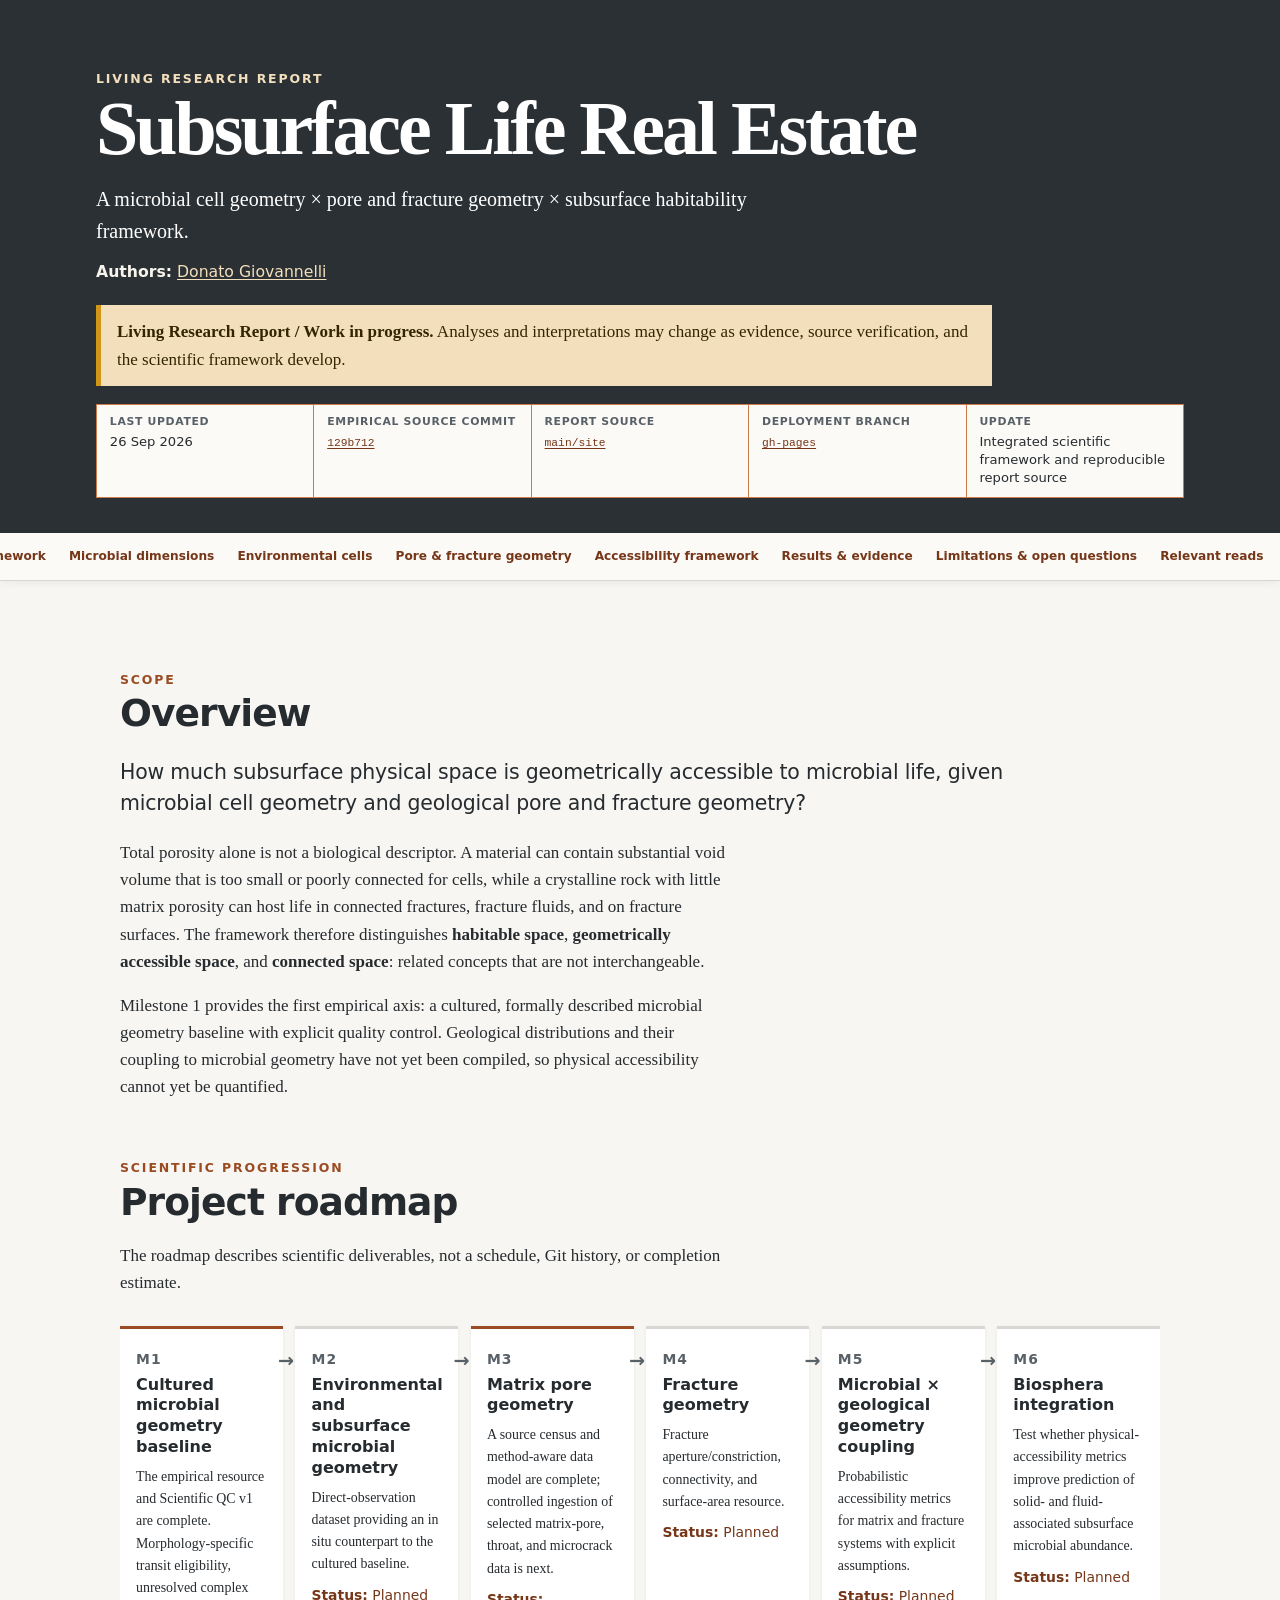
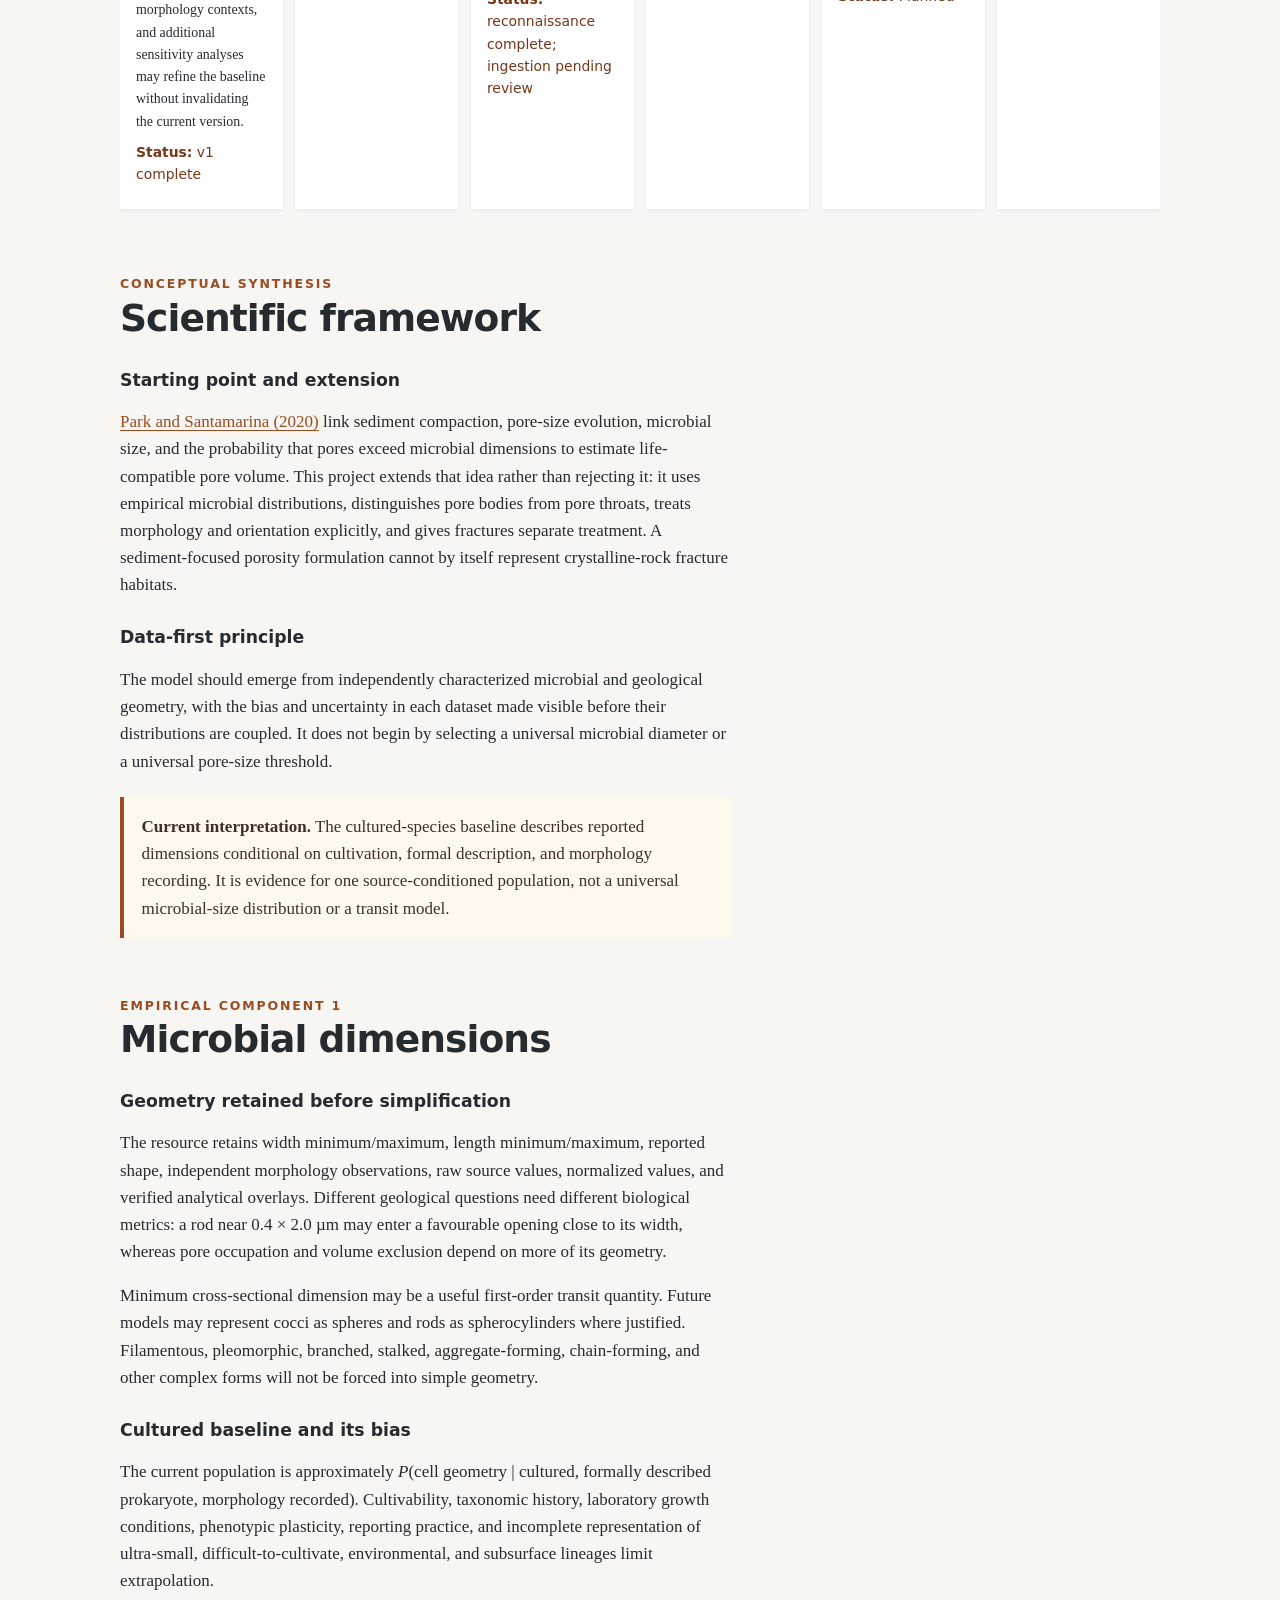
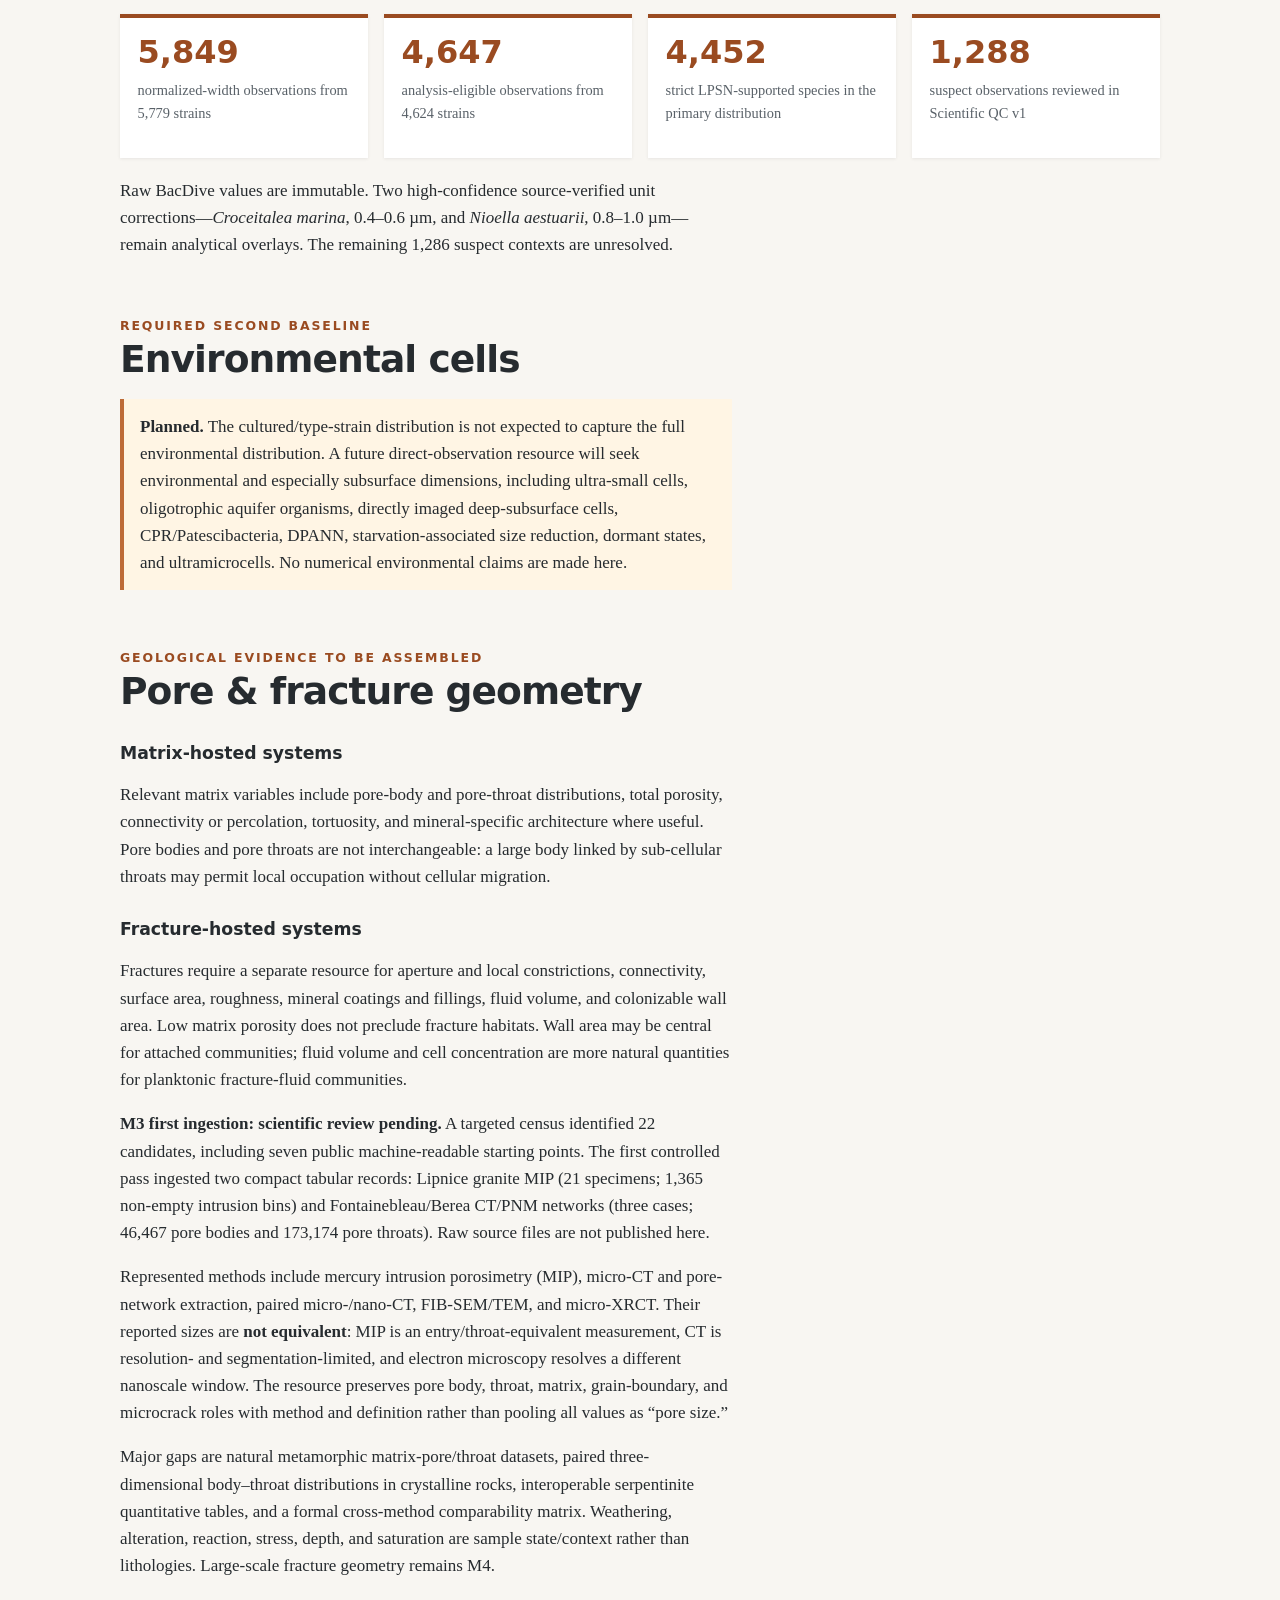
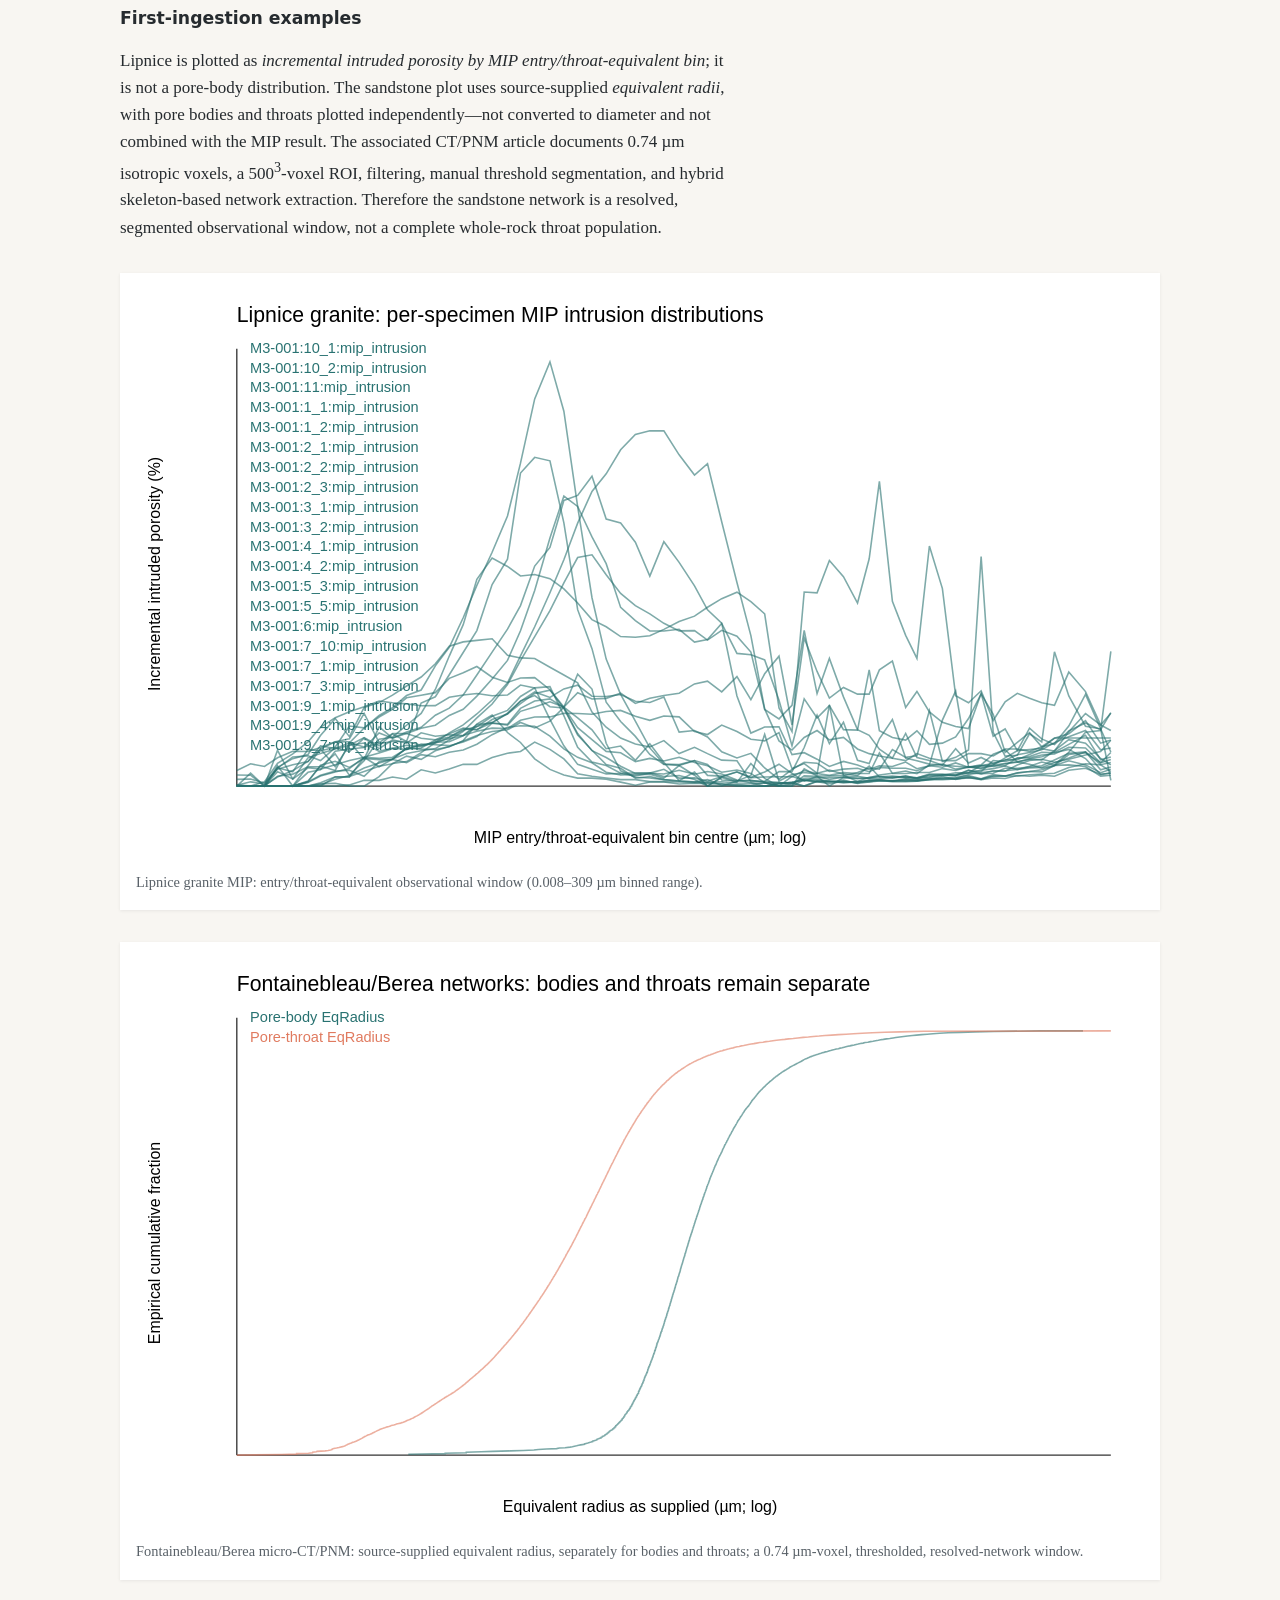
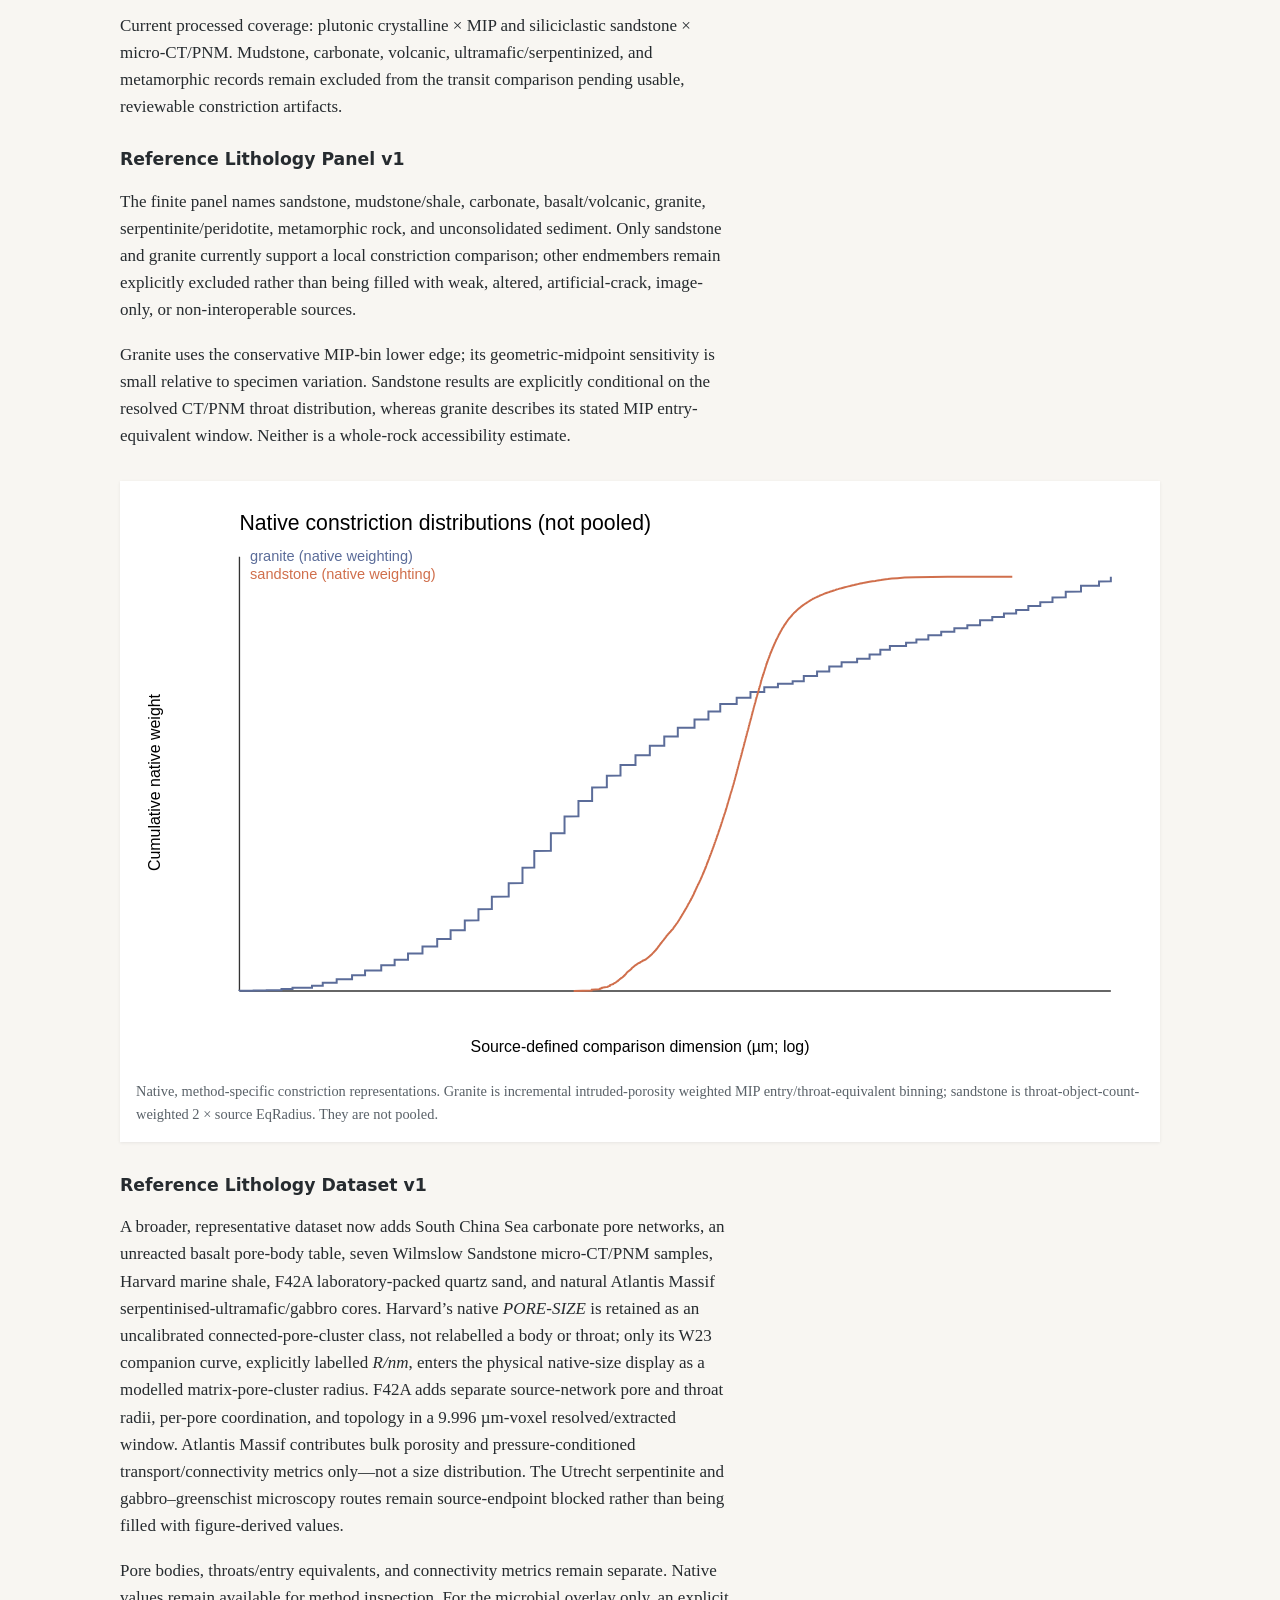
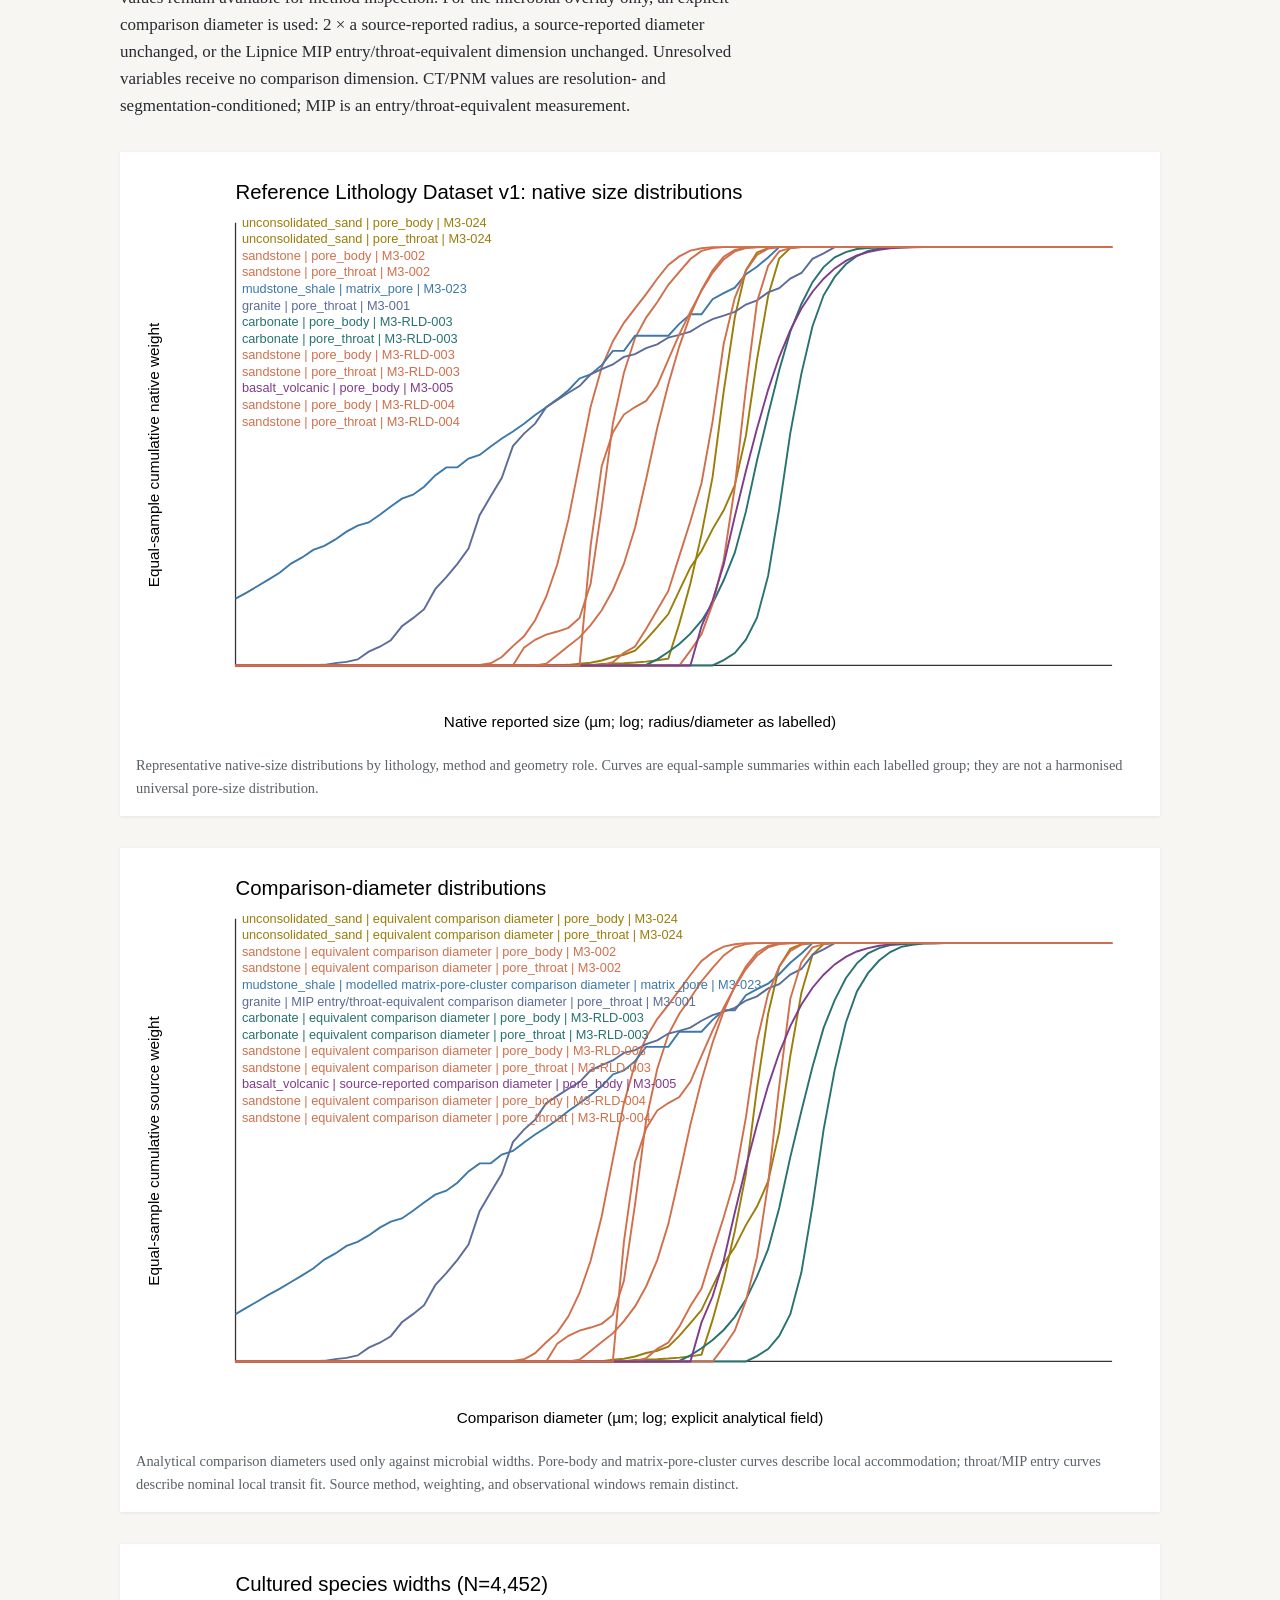
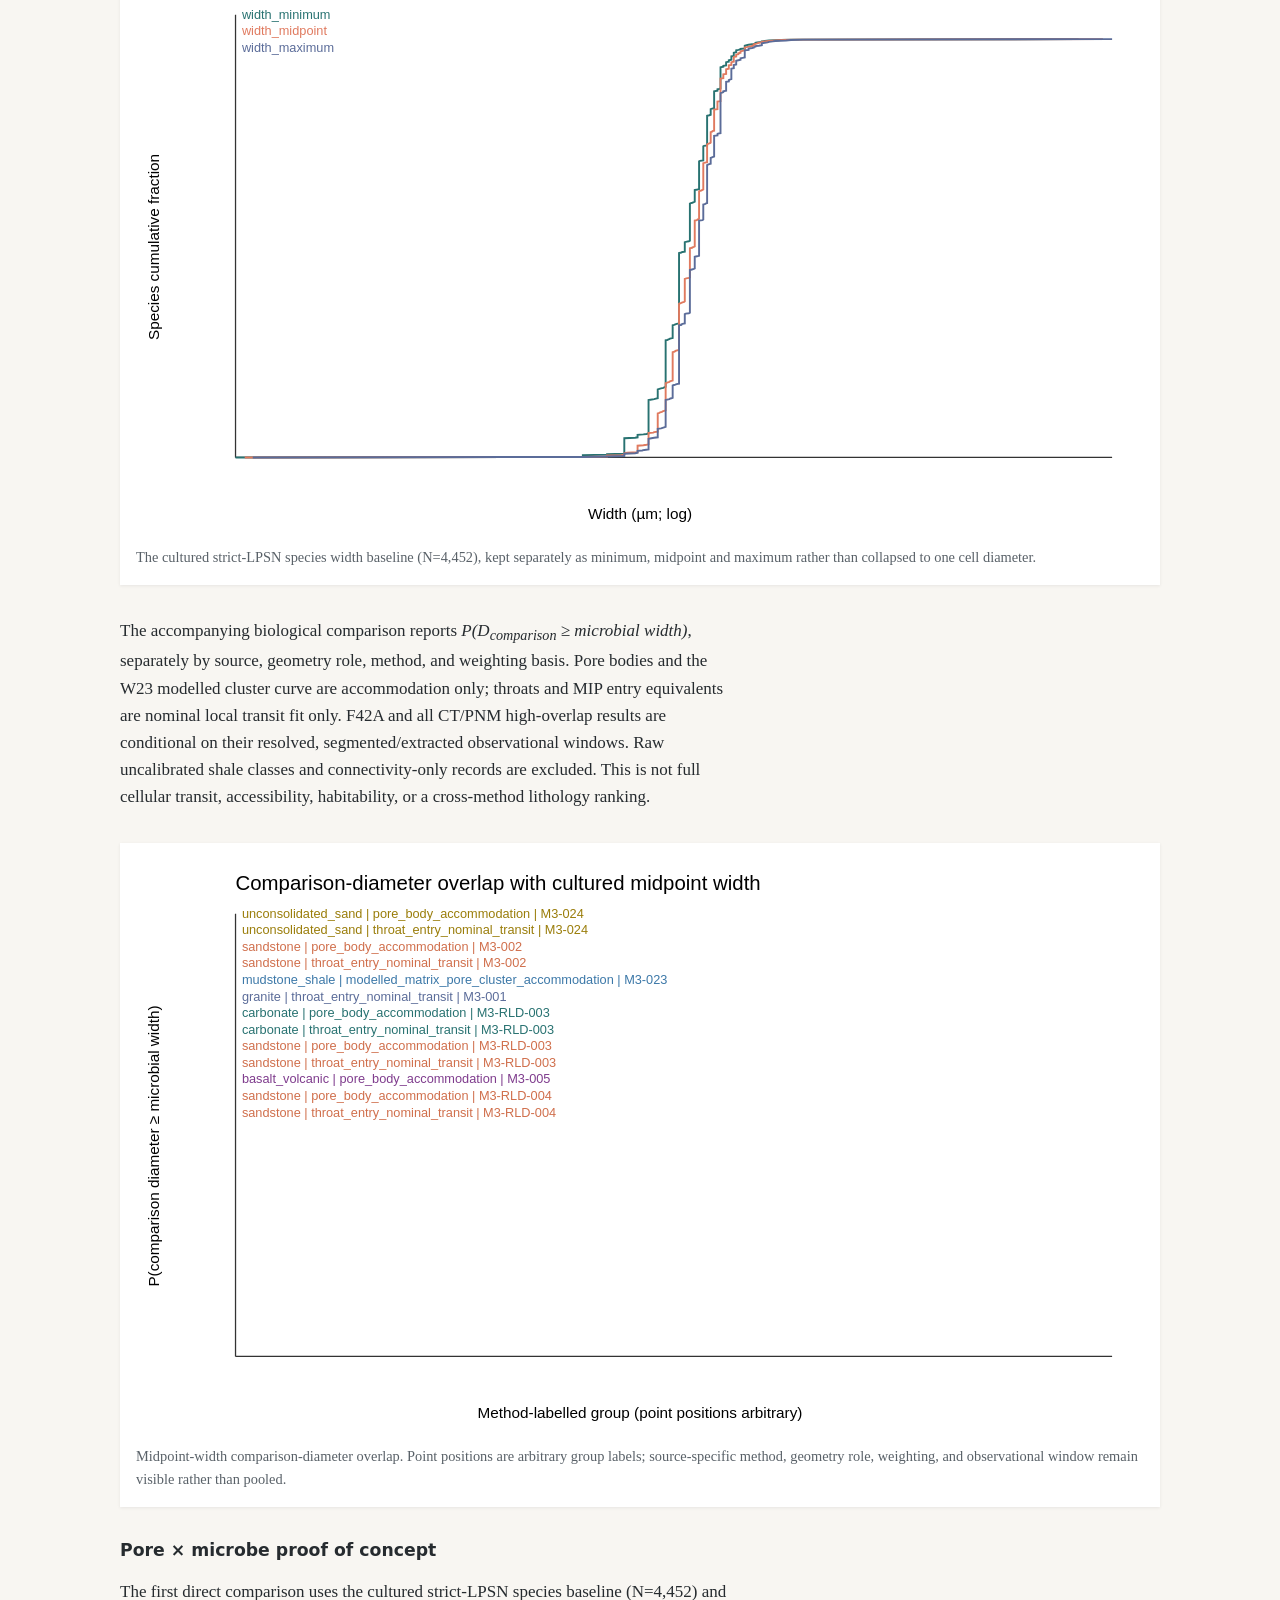
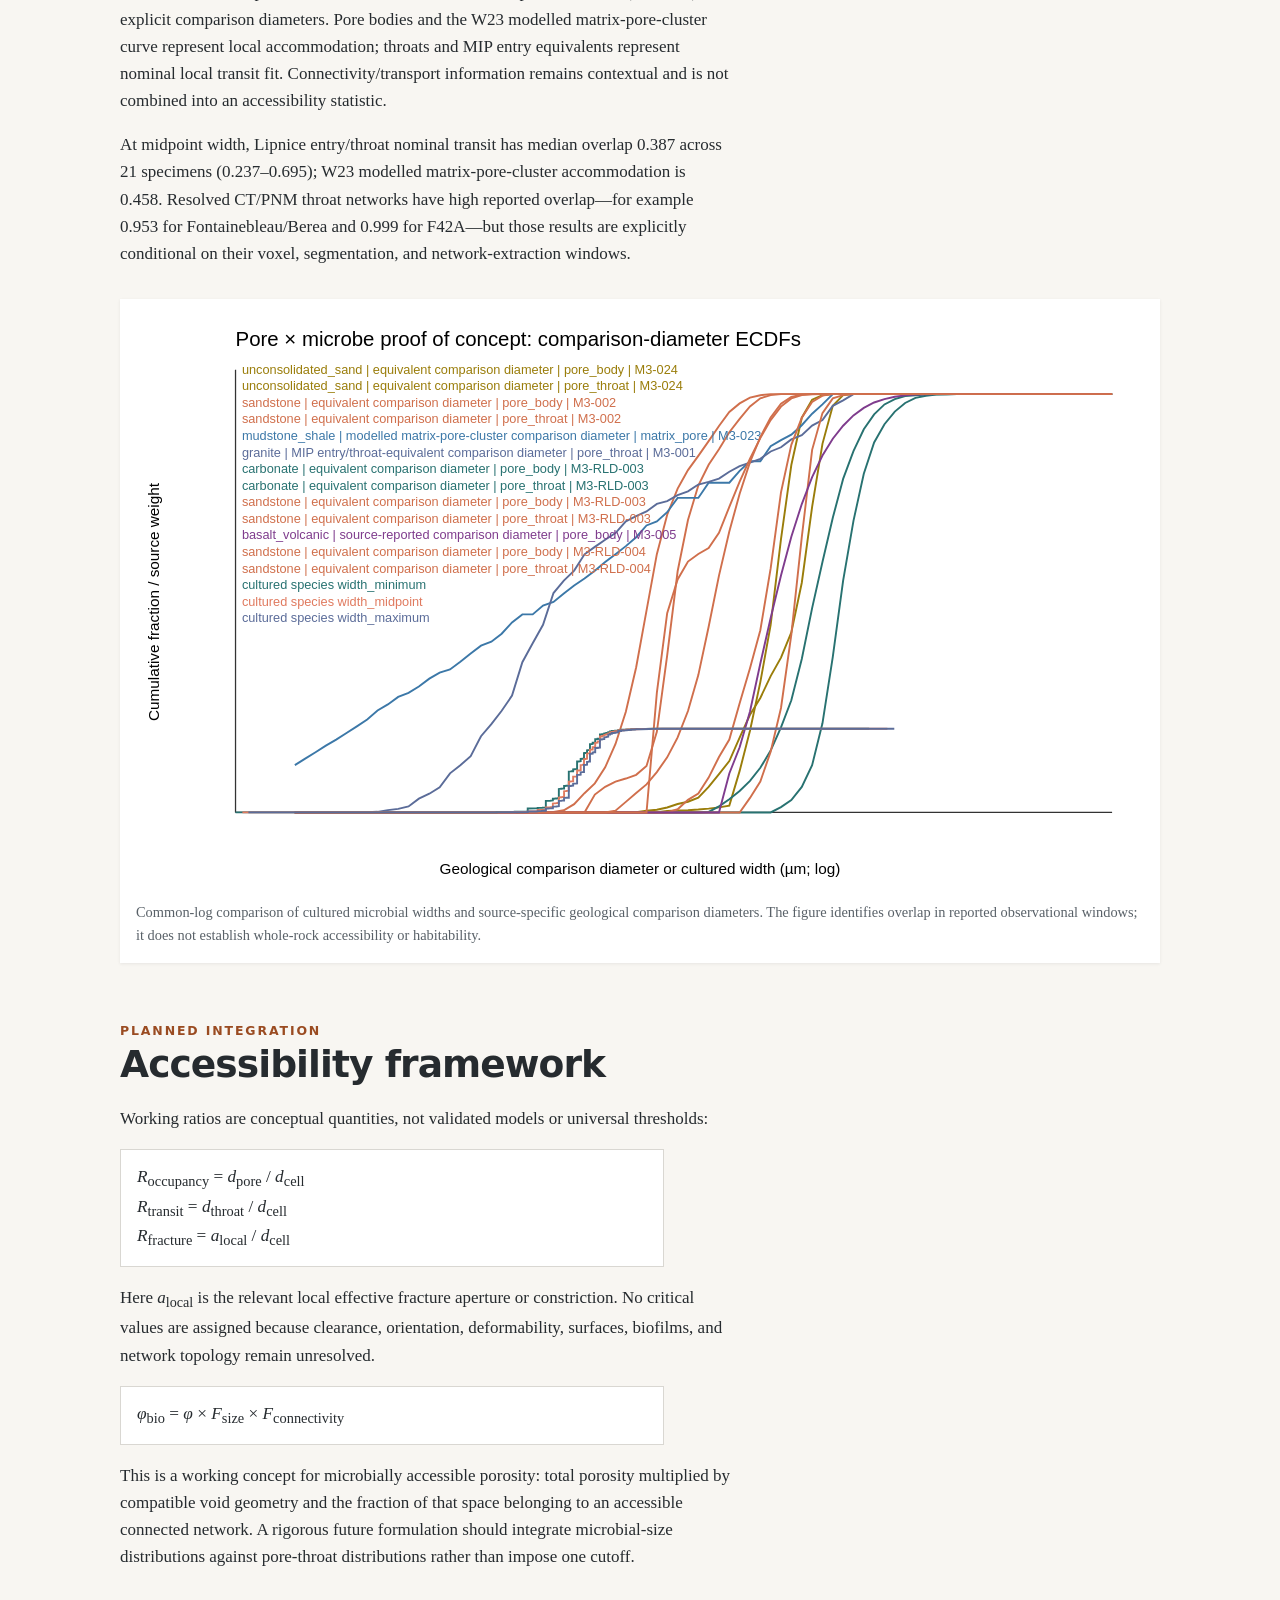
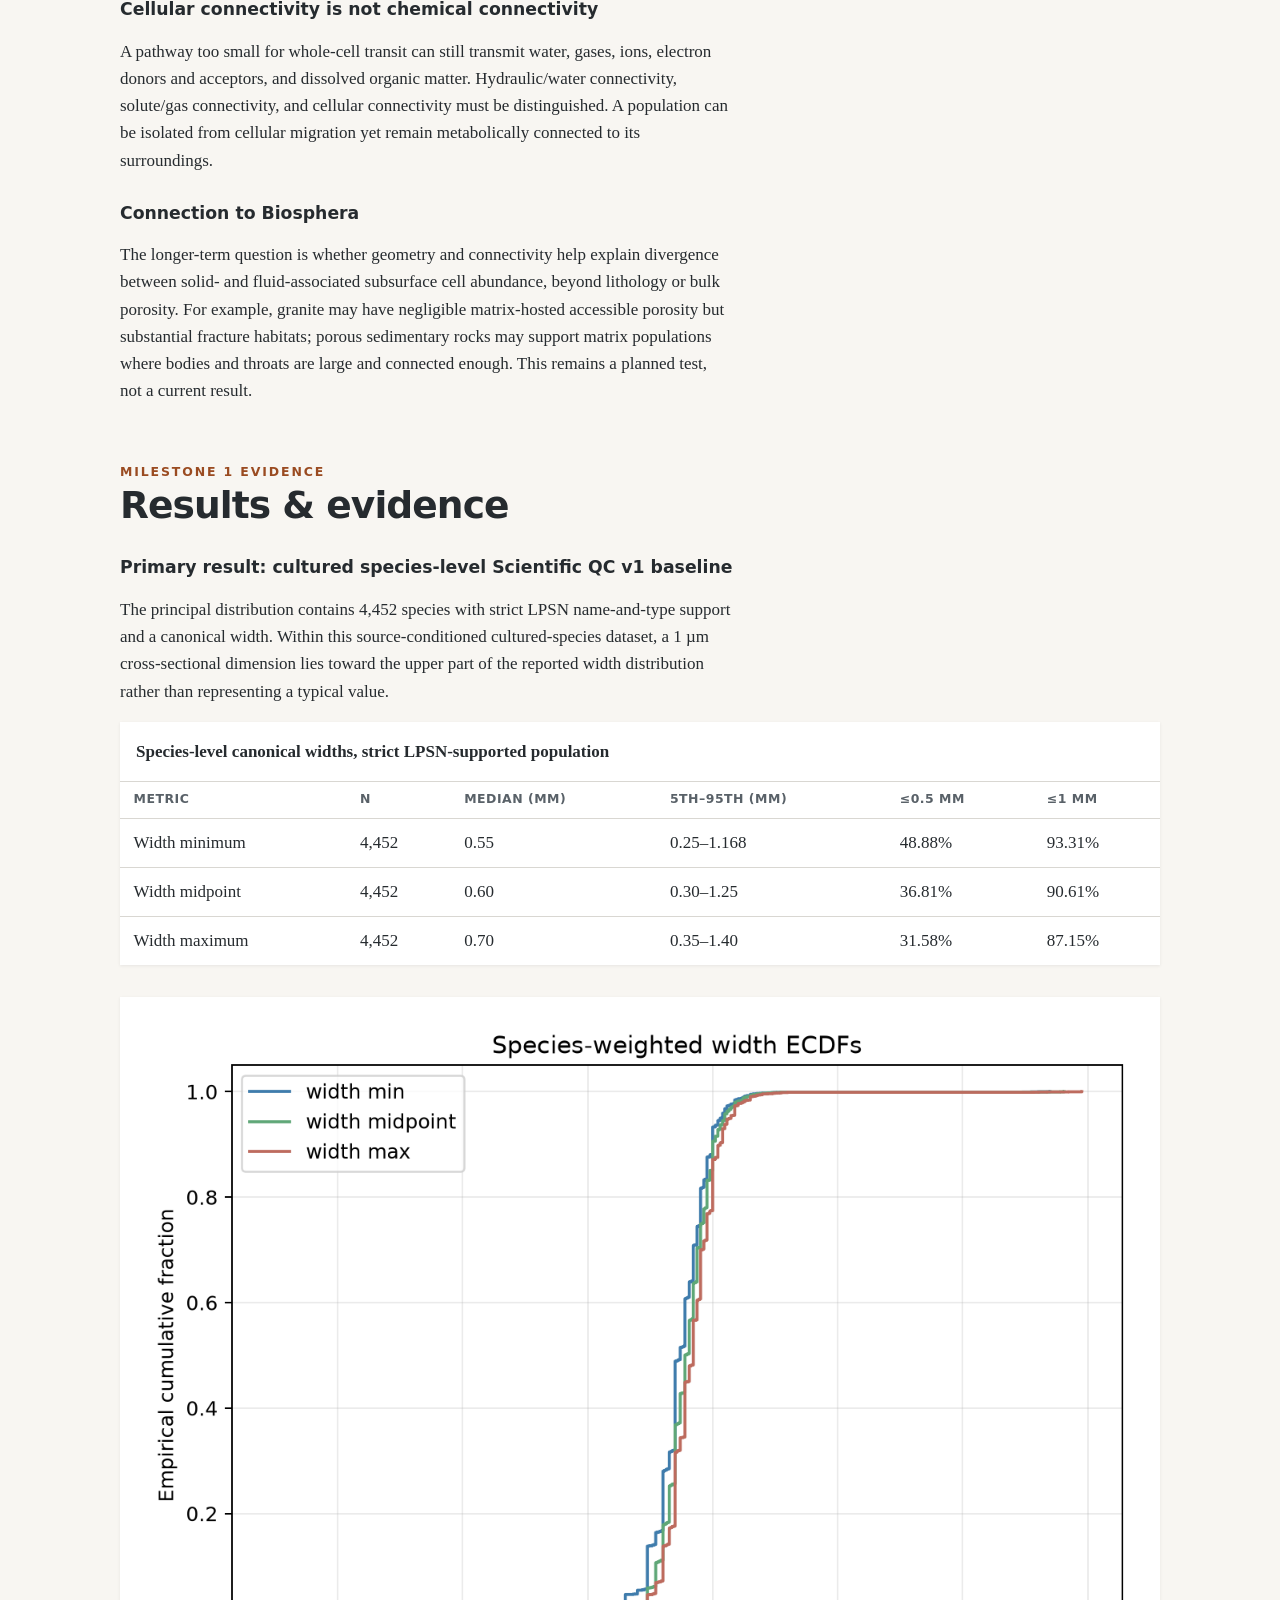
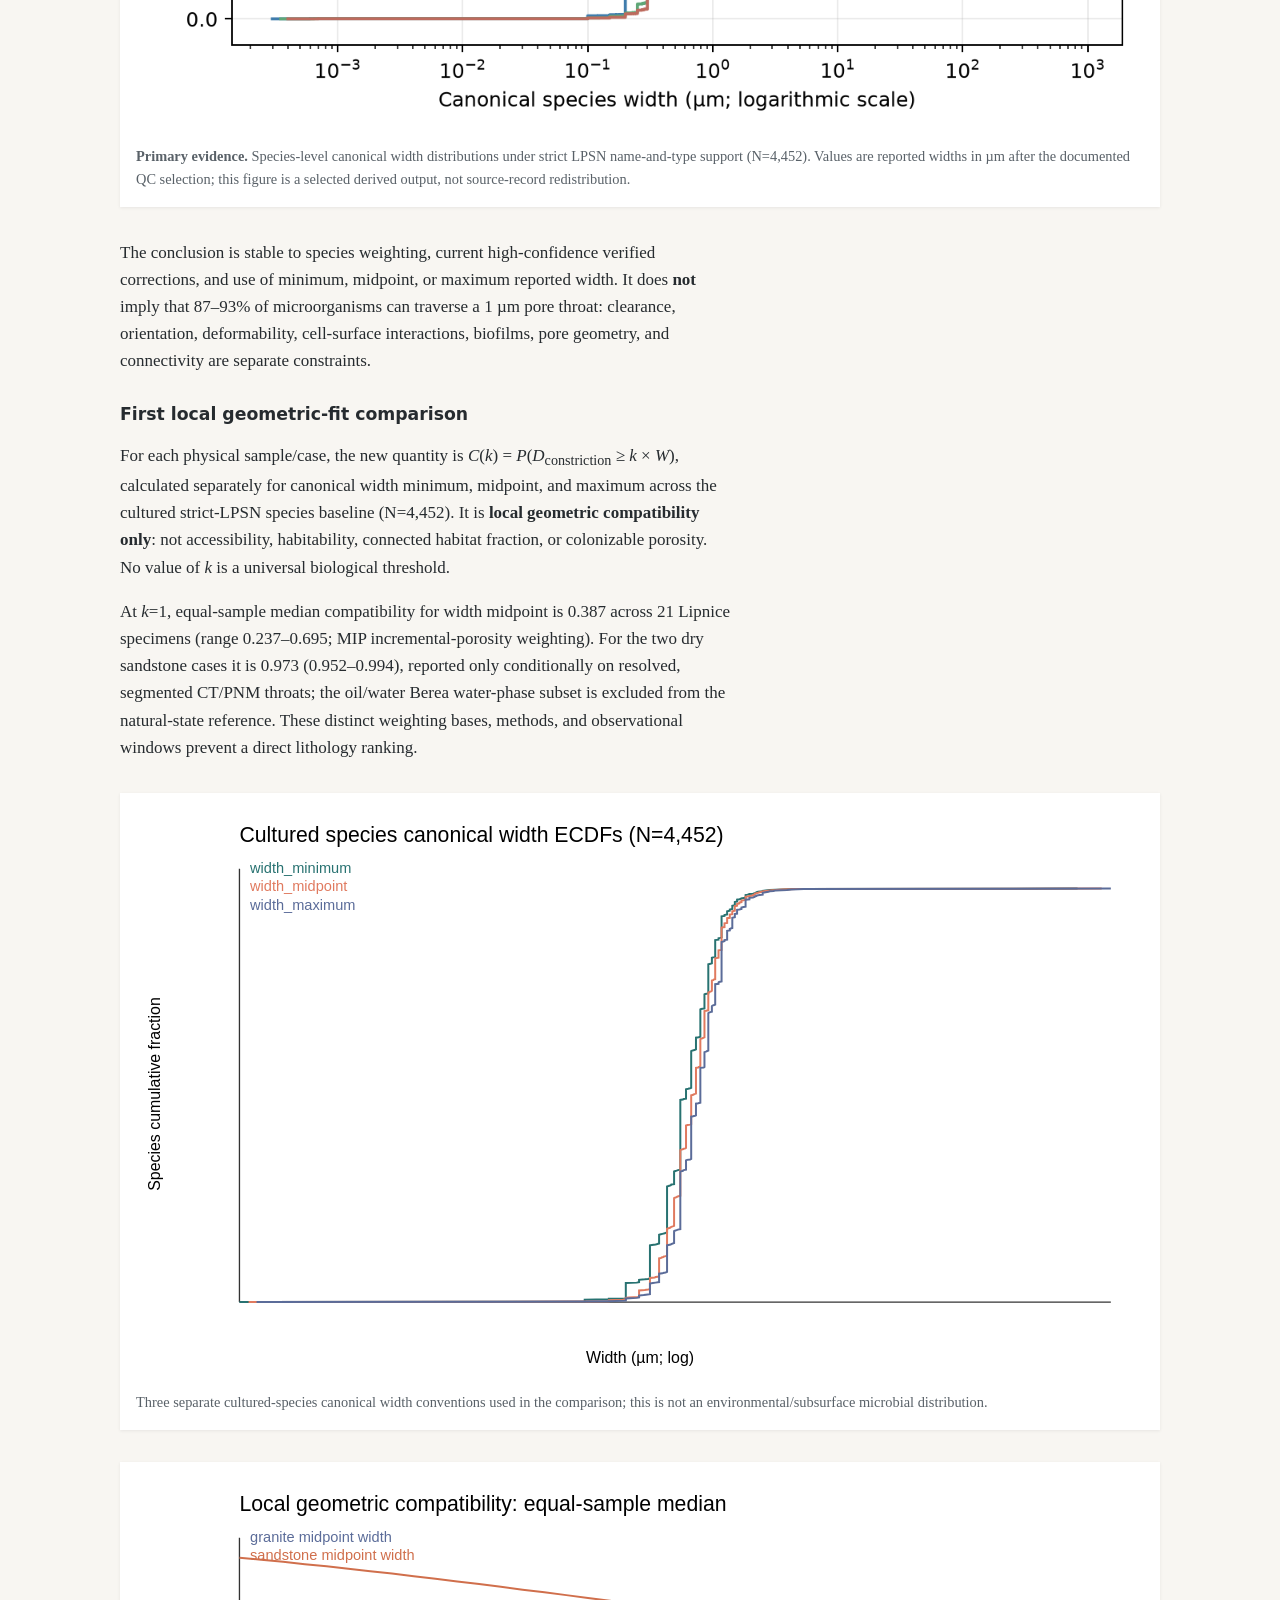
==== index.html @ 65a3696e "Publish pore-microbe proof of concept" ====
<!doctype html>
<html lang="en">
<head>
  <meta charset="utf-8">
  <meta name="viewport" content="width=device-width, initial-scale=1">
  <meta name="description" content="A living scientific evidence report on microbial geometry, pore and fracture geometry, and subsurface habitability.">
  <title>Subsurface Life Real Estate — Living Research Report</title>
  <link rel="stylesheet" href="styles.css">
</head>
<body>
  <header class="hero" id="top">
    <p class="eyebrow">Living research report</p>
    <h1>Subsurface Life Real Estate</h1>
    <p class="subtitle">A microbial cell geometry × pore and fracture geometry × subsurface habitability framework.</p>
    <p class="authors"><strong>Authors:</strong> <a href="https://github.com/dgiovannelli">Donato Giovannelli</a></p>
    <p class="notice"><strong>Living Research Report / Work in progress.</strong> Analyses and interpretations may change as evidence, source verification, and the scientific framework develop.</p>
    <!-- Update these values together for each substantive report revision. A report cannot self-reference its as-yet-uncreated commit. -->
    <dl class="report-meta" aria-label="Report metadata">
      <div><dt>Last updated</dt><dd>26 Sep 2026</dd></div>
      <div><dt>Empirical source commit</dt><dd><a href="https://github.com/giovannellilab/Subsurface_life_real_estate/commit/129b7123d4511439dbb21a23e23888f00f94ba26"><code>129b712</code></a></dd></div>
      <div><dt>Report source</dt><dd><a href="https://github.com/giovannellilab/Subsurface_life_real_estate/tree/main/site"><code>main/site</code></a></dd></div>
      <div><dt>Deployment branch</dt><dd><a href="https://github.com/giovannellilab/Subsurface_life_real_estate/tree/gh-pages"><code>gh-pages</code></a></dd></div>
      <div><dt>Update</dt><dd>Integrated scientific framework and reproducible report source</dd></div>
    </dl>
  </header>

  <nav class="scientific-nav desktop-nav" aria-label="Scientific report sections">
    <a href="#overview">Overview</a><a href="#project-roadmap">Project roadmap</a><a href="#scientific-framework">Scientific framework</a><a href="#microbial-dimensions">Microbial dimensions</a><a href="#environmental-cells">Environmental cells</a><a href="#pore-fracture-geometry">Pore &amp; fracture geometry</a><a href="#accessibility-framework">Accessibility framework</a><a href="#results-evidence">Results &amp; evidence</a><a href="#limitations-open-questions">Limitations &amp; open questions</a><a href="#relevant-reads">Relevant reads</a><a href="#methods-provenance">Methods &amp; provenance</a><a href="#research-evolution">Research evolution</a>
  </nav>
  <details class="mobile-nav">
    <summary aria-label="Open report navigation"><span class="hamburger" aria-hidden="true"><span></span><span></span><span></span></span><span class="sr-only">Open report navigation</span></summary>
    <nav aria-label="Scientific report sections">
      <a href="#overview">Overview</a><a href="#project-roadmap">Project roadmap</a><a href="#scientific-framework">Scientific framework</a><a href="#microbial-dimensions">Microbial dimensions</a><a href="#environmental-cells">Environmental cells</a><a href="#pore-fracture-geometry">Pore &amp; fracture geometry</a><a href="#accessibility-framework">Accessibility framework</a><a href="#results-evidence">Results &amp; evidence</a><a href="#limitations-open-questions">Limitations &amp; open questions</a><a href="#relevant-reads">Relevant reads</a><a href="#methods-provenance">Methods &amp; provenance</a><a href="#research-evolution">Research evolution</a>
    </nav>
  </details>

  <main>
    <section id="overview" aria-labelledby="overview-heading">
      <p class="section-label">Scope</p><h2 id="overview-heading">Overview</h2>
      <p class="lead">How much subsurface physical space is geometrically accessible to microbial life, given microbial cell geometry and geological pore and fracture geometry?</p>
      <p>Total porosity alone is not a biological descriptor. A material can contain substantial void volume that is too small or poorly connected for cells, while a crystalline rock with little matrix porosity can host life in connected fractures, fracture fluids, and on fracture surfaces. The framework therefore distinguishes <strong>habitable space</strong>, <strong>geometrically accessible space</strong>, and <strong>connected space</strong>: related concepts that are not interchangeable.</p>
      <p>Milestone 1 provides the first empirical axis: a cultured, formally described microbial geometry baseline with explicit quality control. Geological distributions and their coupling to microbial geometry have not yet been compiled, so physical accessibility cannot yet be quantified.</p>
    </section>

    <section id="project-roadmap" aria-labelledby="roadmap-heading">
      <p class="section-label">Scientific progression</p><h2 id="roadmap-heading">Project roadmap</h2>
      <p>The roadmap describes scientific deliverables, not a schedule, Git history, or completion estimate.</p>
      <ol class="roadmap"><li class="roadmap-item complete"><p class="milestone">M1</p><h4>Cultured microbial geometry baseline</h4><p>The empirical resource and Scientific QC v1 are complete. Morphology-specific transit eligibility, unresolved complex morphology contexts, and additional sensitivity analyses may refine the baseline without invalidating the current version.</p><p class="status"><strong>Status:</strong> v1 complete</p></li><li class="roadmap-item planned"><p class="milestone">M2</p><h4>Environmental and subsurface microbial geometry</h4><p>Direct-observation dataset providing an in situ counterpart to the cultured baseline.</p><p class="status"><strong>Status:</strong> Planned</p></li><li class="roadmap-item complete"><p class="milestone">M3</p><h4>Matrix pore geometry</h4><p>A source census and method-aware data model are complete; controlled ingestion of selected matrix-pore, throat, and microcrack data is next.</p><p class="status"><strong>Status:</strong> reconnaissance complete; ingestion pending review</p></li><li class="roadmap-item planned"><p class="milestone">M4</p><h4>Fracture geometry</h4><p>Fracture aperture/constriction, connectivity, and surface-area resource.</p><p class="status"><strong>Status:</strong> Planned</p></li><li class="roadmap-item planned"><p class="milestone">M5</p><h4>Microbial × geological geometry coupling</h4><p>Probabilistic accessibility metrics for matrix and fracture systems with explicit assumptions.</p><p class="status"><strong>Status:</strong> Planned</p></li><li class="roadmap-item planned"><p class="milestone">M6</p><h4>Biosphera integration</h4><p>Test whether physical-accessibility metrics improve prediction of solid- and fluid-associated subsurface microbial abundance.</p><p class="status"><strong>Status:</strong> Planned</p></li></ol>
    </section>

    <section id="scientific-framework" aria-labelledby="framework-heading">
      <p class="section-label">Conceptual synthesis</p><h2 id="framework-heading">Scientific framework</h2>
      <h3>Starting point and extension</h3>
      <p><a href="https://doi.org/10.1038/s41598-020-78714-3">Park and Santamarina (2020)</a> link sediment compaction, pore-size evolution, microbial size, and the probability that pores exceed microbial dimensions to estimate life-compatible pore volume. This project extends that idea rather than rejecting it: it uses empirical microbial distributions, distinguishes pore bodies from pore throats, treats morphology and orientation explicitly, and gives fractures separate treatment. A sediment-focused porosity formulation cannot by itself represent crystalline-rock fracture habitats.</p>
      <h3>Data-first principle</h3>
      <p>The model should emerge from independently characterized microbial and geological geometry, with the bias and uncertainty in each dataset made visible before their distributions are coupled. It does not begin by selecting a universal microbial diameter or a universal pore-size threshold.</p>
      <div class="callout"><strong>Current interpretation.</strong> The cultured-species baseline describes reported dimensions conditional on cultivation, formal description, and morphology recording. It is evidence for one source-conditioned population, not a universal microbial-size distribution or a transit model.</div>
    </section>

    <section id="microbial-dimensions" aria-labelledby="microbial-heading">
      <p class="section-label">Empirical component 1</p><h2 id="microbial-heading">Microbial dimensions</h2>
      <h3>Geometry retained before simplification</h3>
      <p>The resource retains width minimum/maximum, length minimum/maximum, reported shape, independent morphology observations, raw source values, normalized values, and verified analytical overlays. Different geological questions need different biological metrics: a rod near 0.4 × 2.0 µm may enter a favourable opening close to its width, whereas pore occupation and volume exclusion depend on more of its geometry.</p>
      <p>Minimum cross-sectional dimension may be a useful first-order transit quantity. Future models may represent cocci as spheres and rods as spherocylinders where justified. Filamentous, pleomorphic, branched, stalked, aggregate-forming, chain-forming, and other complex forms will not be forced into simple geometry.</p>
      <h3>Cultured baseline and its bias</h3>
      <p>The current population is approximately <em>P</em>(cell geometry | cultured, formally described prokaryote, morphology recorded). Cultivability, taxonomic history, laboratory growth conditions, phenotypic plasticity, reporting practice, and incomplete representation of ultra-small, difficult-to-cultivate, environmental, and subsurface lineages limit extrapolation.</p>
      <div class="metric-grid">
        <article><strong>5,849</strong><span>normalized-width observations from 5,779 strains</span></article><article><strong>4,647</strong><span>analysis-eligible observations from 4,624 strains</span></article><article><strong>4,452</strong><span>strict LPSN-supported species in the primary distribution</span></article><article><strong>1,288</strong><span>suspect observations reviewed in Scientific QC v1</span></article>
      </div>
      <p>Raw BacDive values are immutable. Two high-confidence source-verified unit corrections—<em>Croceitalea marina</em>, 0.4–0.6 µm, and <em>Nioella aestuarii</em>, 0.8–1.0 µm—remain analytical overlays. The remaining 1,286 suspect contexts are unresolved.</p>
    </section>

    <section id="environmental-cells" aria-labelledby="environment-heading">
      <p class="section-label">Required second baseline</p><h2 id="environment-heading">Environmental cells</h2>
      <p class="under-development"><strong>Planned.</strong> The cultured/type-strain distribution is not expected to capture the full environmental distribution. A future direct-observation resource will seek environmental and especially subsurface dimensions, including ultra-small cells, oligotrophic aquifer organisms, directly imaged deep-subsurface cells, CPR/Patescibacteria, DPANN, starvation-associated size reduction, dormant states, and ultramicrocells. No numerical environmental claims are made here.</p>
    </section>

    <section id="pore-fracture-geometry" aria-labelledby="geology-heading">
      <p class="section-label">Geological evidence to be assembled</p><h2 id="geology-heading">Pore &amp; fracture geometry</h2>
      <h3>Matrix-hosted systems</h3>
      <p>Relevant matrix variables include pore-body and pore-throat distributions, total porosity, connectivity or percolation, tortuosity, and mineral-specific architecture where useful. Pore bodies and pore throats are not interchangeable: a large body linked by sub-cellular throats may permit local occupation without cellular migration.</p>
      <h3>Fracture-hosted systems</h3>
      <p>Fractures require a separate resource for aperture and local constrictions, connectivity, surface area, roughness, mineral coatings and fillings, fluid volume, and colonizable wall area. Low matrix porosity does not preclude fracture habitats. Wall area may be central for attached communities; fluid volume and cell concentration are more natural quantities for planktonic fracture-fluid communities.</p>
      <p><strong>M3 first ingestion: scientific review pending.</strong> A targeted census identified 22 candidates, including seven public machine-readable starting points. The first controlled pass ingested two compact tabular records: Lipnice granite MIP (21 specimens; 1,365 non-empty intrusion bins) and Fontainebleau/Berea CT/PNM networks (three cases; 46,467 pore bodies and 173,174 pore throats). Raw source files are not published here.</p>
      <p>Represented methods include mercury intrusion porosimetry (MIP), micro-CT and pore-network extraction, paired micro-/nano-CT, FIB-SEM/TEM, and micro-XRCT. Their reported sizes are <strong>not equivalent</strong>: MIP is an entry/throat-equivalent measurement, CT is resolution- and segmentation-limited, and electron microscopy resolves a different nanoscale window. The resource preserves pore body, throat, matrix, grain-boundary, and microcrack roles with method and definition rather than pooling all values as “pore size.”</p>
      <p>Major gaps are natural metamorphic matrix-pore/throat datasets, paired three-dimensional body–throat distributions in crystalline rocks, interoperable serpentinite quantitative tables, and a formal cross-method comparability matrix. Weathering, alteration, reaction, stress, depth, and saturation are sample state/context rather than lithologies. Large-scale fracture geometry remains M4.</p>
      <h3>First-ingestion examples</h3>
      <p>Lipnice is plotted as <em>incremental intruded porosity by MIP entry/throat-equivalent bin</em>; it is not a pore-body distribution. The sandstone plot uses source-supplied <em>equivalent radii</em>, with pore bodies and throats plotted independently—not converted to diameter and not combined with the MIP result. The associated CT/PNM article documents 0.74 µm isotropic voxels, a 500<sup>3</sup>-voxel ROI, filtering, manual threshold segmentation, and hybrid skeleton-based network extraction. Therefore the sandstone network is a resolved, segmented observational window, not a complete whole-rock throat population.</p>
      <figure><img src="assets/lipnice_mip_intrusion.svg" alt="Per-specimen Lipnice granite MIP incremental intrusion distributions"><figcaption>Lipnice granite MIP: entry/throat-equivalent observational window (0.008–309 µm binned range).</figcaption></figure>
      <figure><img src="assets/sandstone_pnm_radius_ecdf.svg" alt="Separate pore-body and pore-throat equivalent-radius ECDFs for Fontainebleau and Berea sandstone networks"><figcaption>Fontainebleau/Berea micro-CT/PNM: source-supplied equivalent radius, separately for bodies and throats; a 0.74 µm-voxel, thresholded, resolved-network window.</figcaption></figure>
      <p>Current processed coverage: plutonic crystalline × MIP and siliciclastic sandstone × micro-CT/PNM. Mudstone, carbonate, volcanic, ultramafic/serpentinized, and metamorphic records remain excluded from the transit comparison pending usable, reviewable constriction artifacts.</p>
      <h3>Reference Lithology Panel v1</h3>
      <p>The finite panel names sandstone, mudstone/shale, carbonate, basalt/volcanic, granite, serpentinite/peridotite, metamorphic rock, and unconsolidated sediment. Only sandstone and granite currently support a local constriction comparison; other endmembers remain explicitly excluded rather than being filled with weak, altered, artificial-crack, image-only, or non-interoperable sources.</p>
      <p>Granite uses the conservative MIP-bin lower edge; its geometric-midpoint sensitivity is small relative to specimen variation. Sandstone results are explicitly conditional on the resolved CT/PNM throat distribution, whereas granite describes its stated MIP entry-equivalent window. Neither is a whole-rock accessibility estimate.</p>
      <figure><img src="assets/m3_native_constriction_distributions.svg" alt="Native cumulative constriction distributions for granite MIP and sandstone network throats"><figcaption>Native, method-specific constriction representations. Granite is incremental intruded-porosity weighted MIP entry/throat-equivalent binning; sandstone is throat-object-count-weighted 2 × source EqRadius. They are not pooled.</figcaption></figure>
      <h3>Reference Lithology Dataset v1</h3>
      <p>A broader, representative dataset now adds South China Sea carbonate pore networks, an unreacted basalt pore-body table, seven Wilmslow Sandstone micro-CT/PNM samples, Harvard marine shale, F42A laboratory-packed quartz sand, and natural Atlantis Massif serpentinised-ultramafic/gabbro cores. Harvard’s native <em>PORE-SIZE</em> is retained as an uncalibrated connected-pore-cluster class, not relabelled a body or throat; only its W23 companion curve, explicitly labelled <em>R/nm</em>, enters the physical native-size display as a modelled matrix-pore-cluster radius. F42A adds separate source-network pore and throat radii, per-pore coordination, and topology in a 9.996 µm-voxel resolved/extracted window. Atlantis Massif contributes bulk porosity and pressure-conditioned transport/connectivity metrics only—not a size distribution. The Utrecht serpentinite and gabbro–greenschist microscopy routes remain source-endpoint blocked rather than being filled with figure-derived values.</p>
      <p>Pore bodies, throats/entry equivalents, and connectivity metrics remain separate. Native values remain available for method inspection. For the microbial overlay only, an explicit comparison diameter is used: 2 × a source-reported radius, a source-reported diameter unchanged, or the Lipnice MIP entry/throat-equivalent dimension unchanged. Unresolved variables receive no comparison dimension. CT/PNM values are resolution- and segmentation-conditioned; MIP is an entry/throat-equivalent measurement.</p>
      <figure><img src="assets/reference_native_size_distributions.svg" alt="Method-labelled native size distributions from Reference Lithology Dataset v1"><figcaption>Representative native-size distributions by lithology, method and geometry role. Curves are equal-sample summaries within each labelled group; they are not a harmonised universal pore-size distribution.</figcaption></figure>
      <figure><img src="assets/reference_comparison_diameter_distributions.svg" alt="Explicit comparison-diameter distributions from Reference Lithology Dataset v1"><figcaption>Analytical comparison diameters used only against microbial widths. Pore-body and matrix-pore-cluster curves describe local accommodation; throat/MIP entry curves describe nominal local transit fit. Source method, weighting, and observational windows remain distinct.</figcaption></figure>
      <figure><img src="assets/reference_microbial_width_ecdfs.svg" alt="Cultured species width empirical cumulative distributions"><figcaption>The cultured strict-LPSN species width baseline (N=4,452), kept separately as minimum, midpoint and maximum rather than collapsed to one cell diameter.</figcaption></figure>
      <p>The accompanying biological comparison reports <em>P(D<sub>comparison</sub> ≥ microbial width)</em>, separately by source, geometry role, method, and weighting basis. Pore bodies and the W23 modelled cluster curve are accommodation only; throats and MIP entry equivalents are nominal local transit fit only. F42A and all CT/PNM high-overlap results are conditional on their resolved, segmented/extracted observational windows. Raw uncalibrated shale classes and connectivity-only records are excluded. This is not full cellular transit, accessibility, habitability, or a cross-method lithology ranking.</p>
      <figure><img src="assets/reference_comparison_diameter_overlap.svg" alt="Comparison-diameter overlap with cultured midpoint widths by source-labelled geological group"><figcaption>Midpoint-width comparison-diameter overlap. Point positions are arbitrary group labels; source-specific method, geometry role, weighting, and observational window remain visible rather than pooled.</figcaption></figure>
      <h3>Pore × microbe proof of concept</h3>
      <p>The first direct comparison uses the cultured strict-LPSN species baseline (N=4,452) and explicit comparison diameters. Pore bodies and the W23 modelled matrix-pore-cluster curve represent local accommodation; throats and MIP entry equivalents represent nominal local transit fit. Connectivity/transport information remains contextual and is not combined into an accessibility statistic.</p>
      <p>At midpoint width, Lipnice entry/throat nominal transit has median overlap 0.387 across 21 specimens (0.237–0.695); W23 modelled matrix-pore-cluster accommodation is 0.458. Resolved CT/PNM throat networks have high reported overlap—for example 0.953 for Fontainebleau/Berea and 0.999 for F42A—but those results are explicitly conditional on their voxel, segmentation, and network-extraction windows.</p>
      <figure><img src="assets/pore_microbe_comparison_ecdfs.svg" alt="Common logarithmic ECDFs of cultured microbial widths and geological comparison diameters"><figcaption>Common-log comparison of cultured microbial widths and source-specific geological comparison diameters. The figure identifies overlap in reported observational windows; it does not establish whole-rock accessibility or habitability.</figcaption></figure>
    </section>

    <section id="accessibility-framework" aria-labelledby="accessibility-heading">
      <p class="section-label">Planned integration</p><h2 id="accessibility-heading">Accessibility framework</h2>
      <p>Working ratios are conceptual quantities, not validated models or universal thresholds:</p>
      <div class="equations" aria-label="Working geometric ratios"><p><i>R</i><sub>occupancy</sub> = <i>d</i><sub>pore</sub> / <i>d</i><sub>cell</sub></p><p><i>R</i><sub>transit</sub> = <i>d</i><sub>throat</sub> / <i>d</i><sub>cell</sub></p><p><i>R</i><sub>fracture</sub> = <i>a</i><sub>local</sub> / <i>d</i><sub>cell</sub></p></div>
      <p>Here <i>a</i><sub>local</sub> is the relevant local effective fracture aperture or constriction. No critical values are assigned because clearance, orientation, deformability, surfaces, biofilms, and network topology remain unresolved.</p>
      <div class="equations"><p><i>φ</i><sub>bio</sub> = <i>φ</i> × <i>F</i><sub>size</sub> × <i>F</i><sub>connectivity</sub></p></div>
      <p>This is a working concept for microbially accessible porosity: total porosity multiplied by compatible void geometry and the fraction of that space belonging to an accessible connected network. A rigorous future formulation should integrate microbial-size distributions against pore-throat distributions rather than impose one cutoff.</p>
      <h3>Cellular connectivity is not chemical connectivity</h3>
      <p>A pathway too small for whole-cell transit can still transmit water, gases, ions, electron donors and acceptors, and dissolved organic matter. Hydraulic/water connectivity, solute/gas connectivity, and cellular connectivity must be distinguished. A population can be isolated from cellular migration yet remain metabolically connected to its surroundings.</p>
      <h3>Connection to Biosphera</h3>
      <p>The longer-term question is whether geometry and connectivity help explain divergence between solid- and fluid-associated subsurface cell abundance, beyond lithology or bulk porosity. For example, granite may have negligible matrix-hosted accessible porosity but substantial fracture habitats; porous sedimentary rocks may support matrix populations where bodies and throats are large and connected enough. This remains a planned test, not a current result.</p>
    </section>

    <section id="results-evidence" aria-labelledby="results-heading">
      <p class="section-label">Milestone 1 evidence</p><h2 id="results-heading">Results &amp; evidence</h2>
      <h3>Primary result: cultured species-level Scientific QC v1 baseline</h3>
      <p>The principal distribution contains 4,452 species with strict LPSN name-and-type support and a canonical width. Within this source-conditioned cultured-species dataset, a 1 µm cross-sectional dimension lies toward the upper part of the reported width distribution rather than representing a typical value.</p>
      <div class="table-wrap"><table><caption>Species-level canonical widths, strict LPSN-supported population</caption><thead><tr><th>Metric</th><th>N</th><th>Median (µm)</th><th>5th–95th (µm)</th><th>≤0.5 µm</th><th>≤1 µm</th></tr></thead><tbody><tr><td>Width minimum</td><td>4,452</td><td>0.55</td><td>0.25–1.168</td><td>48.88%</td><td>93.31%</td></tr><tr><td>Width midpoint</td><td>4,452</td><td>0.60</td><td>0.30–1.25</td><td>36.81%</td><td>90.61%</td></tr><tr><td>Width maximum</td><td>4,452</td><td>0.70</td><td>0.35–1.40</td><td>31.58%</td><td>87.15%</td></tr></tbody></table></div>
      <figure><img src="assets/species_width_ecdfs.png" alt="Empirical cumulative distributions for species-level canonical width minimum, midpoint, and maximum values."><figcaption><strong>Primary evidence.</strong> Species-level canonical width distributions under strict LPSN name-and-type support (N=4,452). Values are reported widths in µm after the documented QC selection; this figure is a selected derived output, not source-record redistribution.</figcaption></figure>
      <p>The conclusion is stable to species weighting, current high-confidence verified corrections, and use of minimum, midpoint, or maximum reported width. It does <strong>not</strong> imply that 87–93% of microorganisms can traverse a 1 µm pore throat: clearance, orientation, deformability, cell-surface interactions, biofilms, pore geometry, and connectivity are separate constraints.</p>
      <h3>First local geometric-fit comparison</h3>
      <p>For each physical sample/case, the new quantity is <i>C</i>(<i>k</i>) = <i>P</i>(<i>D</i><sub>constriction</sub> ≥ <i>k</i> × <i>W</i>), calculated separately for canonical width minimum, midpoint, and maximum across the cultured strict-LPSN species baseline (N=4,452). It is <strong>local geometric compatibility only</strong>: not accessibility, habitability, connected habitat fraction, or colonizable porosity. No value of <i>k</i> is a universal biological threshold.</p>
      <p>At <i>k</i>=1, equal-sample median compatibility for width midpoint is 0.387 across 21 Lipnice specimens (range 0.237–0.695; MIP incremental-porosity weighting). For the two dry sandstone cases it is 0.973 (0.952–0.994), reported only conditionally on resolved, segmented CT/PNM throats; the oil/water Berea water-phase subset is excluded from the natural-state reference. These distinct weighting bases, methods, and observational windows prevent a direct lithology ranking.</p>
      <figure><img src="assets/m3_microbial_width_ecdfs.svg" alt="Cultured species canonical width ECDFs"><figcaption>Three separate cultured-species canonical width conventions used in the comparison; this is not an environmental/subsurface microbial distribution.</figcaption></figure>
      <figure><img src="assets/m3_compatibility_clearance_curves.svg" alt="Local geometric compatibility curves as clearance factor varies"><figcaption>Clearance sensitivity for midpoint width. The curves preserve sample-first, equal-sample summaries within each lithology; they do not add connectivity or accessibility assumptions.</figcaption></figure>
      <h3>Secondary evidence: observation-level source summaries</h3>
      <p>Scientific QC v1 retains 5,849 normalized-width observations from 5,779 strains; 4,647 observations from 4,624 strains are currently analysis-eligible, with 1,202 explicit exclusions. There are 4,557 species with non-averaged canonical width, including the 4,452 strict LPSN-supported species above. The observation layer is not averaged into a species representative.</p>
      <figure><img src="assets/width_ecdf.png" alt="Empirical cumulative distribution of reported cell-width bounds from analysis-eligible observations."><figcaption>Observation-level empirical cumulative distribution of reported width bounds from 4,647 analysis-eligible observations. This secondary layer describes source records rather than the primary species-level baseline.</figcaption></figure>
      <figure><img src="assets/dimension_density.png" alt="Two panels showing kernel density distributions of analysis-eligible reported cell-width and cell-length midpoint values on logarithmic micrometre axes."><figcaption>Kernel densities of reported midpoint widths (N=4,647) and lengths (N=4,735) from analysis-eligible BacDive type-strain observations. Density is estimated after log<sub>10</sub> transformation; horizontal axes display µm on a logarithmic scale. The documented filter excludes provisional complex, conflicting, and ambiguous morphology classes; no selected values were clipped or removed. Generated by <a href="https://github.com/giovannellilab/Subsurface_life_real_estate/blob/main/scripts/plot_dimension_density.py">reproducible plotting code</a> at <a href="https://github.com/giovannellilab/Subsurface_life_real_estate/commit/7bf2d5c"><code>7bf2d5c</code></a>.</figcaption></figure>
      <h3>QC context</h3>
      <p>Harmonized taxonomy reduced the apparent phylum reporting association from the earlier label-mixed Cramér’s V = 0.528 to V = 0.154. Much of the earlier apparent effect arose from mixed historical and current phylum labels, although residual reporting heterogeneity remains. LPSN/BacDive discrepancies are retained as review signals rather than silently resolved.</p>
    </section>

    <section id="limitations-open-questions" aria-labelledby="limitations-heading">
      <p class="section-label">Boundaries and next questions</p><h2 id="limitations-heading">Limitations &amp; open questions</h2>
      <p>The current resource is not representative of all prokaryotic diversity. Coverage, morphology interpretation, source ambiguity, repeated observations, laboratory phenotype, unresolved scale anomalies, and cultured-baseline bias constrain inference.</p>
      <h3>Questions for geological discussion</h3><ul><li>Which metric best approximates a biologically relevant constriction: pore-throat diameter, hydraulic radius, inscribed-sphere diameter, mercury-intrusion throat size, or another metric?</li><li>Can pore-throat distributions measured by different techniques be meaningfully compared across lithologies, and how should mercury intrusion, micro-CT, nano-CT, gas adsorption, NMR, thin sections, and direct microscopy be harmonized?</li><li>For crystalline rocks, should transit use mechanical aperture, hydraulic aperture, minimum local aperture, or local-constriction distributions?</li><li>At what spatial scale is fracture connectivity biological, and how do effective stress, depth, weathering, alteration, fillings, and secondary minerals change it?</li><li>Can defensible lithology-level priors be built, or must predictions remain formation-specific?</li></ul>
      <h3>Biological and conceptual open questions</h3><ul><li>Does accessibility require simple fit or a clearance factor above width, and how important are orientation, deformability, and motility?</li><li>How should spores, dormant states, ultramicrocells, starvation-associated shrinkage, and complex morphologies be represented?</li><li>Should distributions be weighted by species, environmental abundance, biomass, phylogenetic diversity, or another quantity?</li><li>How different are cultured and in situ subsurface dimensions?</li><li>Should occupation, colonization, long-range transport, and metabolic persistence be modelled separately?</li></ul>
    </section>

    <section id="relevant-reads" aria-labelledby="reads-heading">
      <p class="section-label">Curated scientific sources</p><h2 id="reads-heading">Relevant reads</h2><p>This short list supports the empirical resource and the starting conceptual framework; it is not an exhaustive bibliography.</p>
      <ol class="reads-list"><li><p><a href="https://doi.org/10.1038/s41598-020-78714-3">Park J. &amp; Santamarina J.C. (2020). <em>The critical role of pore size on depth-dependent microbial cell counts in sediments.</em> Scientific Reports 10, 21692. doi:10.1038/s41598-020-78714-3.</a></p><p>Starting point for relating sediment pore-size evolution and microbial dimensions; this project extends its scope to empirical cell distributions, throats, connectivity, and fractures.</p></li><li><p><a href="https://doi.org/10.1093/nar/gkae959">Schober I., Koblitz J., Sardà Carbasse J., et al. (2025). <em>BacDive in 2025: the core database for prokaryotic strain data.</em> Nucleic Acids Research, 53(D1), D748–D756. doi:10.1093/nar/gkae959.</a></p><p>BacDive supplies the strain-level morphology records and documented retrieval interfaces used by Milestone 1.</p></li><li><p><a href="https://doi.org/10.1093/nar/gkaf1110">Freese H.M., Meier-Kolthoff J.P., Sardà Carbasse J., et al. (2026). <em>TYGS and LPSN in 2025: a Global Core Biodata Resource for genome-based classification and nomenclature of prokaryotes within DSMZ Digital Diversity.</em> Nucleic Acids Research, 54(D1), D884–D891. doi:10.1093/nar/gkaf1110.</a></p><p>LPSN provides the nomenclature and type-deposit context used for the offline Milestone 1 cross-check.</p></li></ol>
    </section>

    <section id="methods-provenance" aria-labelledby="methods-heading">
      <p class="section-label">Traceability</p><h2 id="methods-heading">Methods &amp; provenance</h2>
      <p>Milestone 1 uses documented BacDive searches, an immutable local LPSN GSS CSV, source-preserving normalization, and versioned QC overlays. M3 now adds two local-only raw geological acquisitions, source/sample/measurement tables, checksums, and source-preserving derived figures. MIP entry-equivalent bins and CT/PNM radii remain method-specific; they have not been pooled or coupled to cells.</p>
      <p>This report is built from the tracked <a href="https://github.com/giovannellilab/Subsurface_life_real_estate/tree/main/site">static site source</a> using the repository’s allowlisted <a href="https://github.com/giovannellilab/Subsurface_life_real_estate/blob/main/scripts/build_living_report.py">report builder</a>. It copies only named derived figures into the public output. Raw BacDive responses, geological source files, the LPSN CSV, acquisition caches, manifests, and complete processed datasets are excluded.</p>
      <p>Empirical source commit: <a href="https://github.com/giovannellilab/Subsurface_life_real_estate/commit/129b7123d4511439dbb21a23e23888f00f94ba26"><code>129b712</code></a>. Report source: <a href="https://github.com/giovannellilab/Subsurface_life_real_estate/tree/main/site"><code>main/site</code></a>. Public deployment branch: <a href="https://github.com/giovannellilab/Subsurface_life_real_estate/tree/gh-pages"><code>gh-pages</code></a>. Source repository: <a href="https://github.com/giovannellilab/Subsurface_life_real_estate">giovannellilab/Subsurface_life_real_estate</a>.</p>
      <p>The deployment branch is linked instead of a self-referential report hash: the final commit cannot be embedded in the file before that commit exists. The tracked builder and branch link keep the report provenance current without a second bookkeeping commit.</p>
      <p>Scientific basis: <a href="https://github.com/giovannellilab/Subsurface_life_real_estate/blob/main/README.md">README</a>, <a href="https://github.com/giovannellilab/Subsurface_life_real_estate/blob/main/docs/SCIENTIFIC_FRAMEWORK.md">scientific framework</a>, <a href="https://github.com/giovannellilab/Subsurface_life_real_estate/blob/main/docs/FULL_CENSUS_REPORT.md">full census report</a>, <a href="https://github.com/giovannellilab/Subsurface_life_real_estate/blob/main/docs/SCIENTIFIC_QC_V1_REPORT.md">scientific QC report</a>, <a href="https://github.com/giovannellilab/Subsurface_life_real_estate/blob/main/docs/SCIENTIFIC_REVIEW.md">scientific review</a>, <a href="https://github.com/giovannellilab/Subsurface_life_real_estate/blob/main/docs/SOURCE_ASSESSMENT.md">source assessment</a>, and <a href="https://github.com/giovannellilab/Subsurface_life_real_estate/tree/main/docs/provenance">provenance records</a>.</p>
    </section>

    <section id="research-evolution" aria-labelledby="evolution-heading"><p class="section-label">Scientific record</p><h2 id="evolution-heading">Research evolution</h2><ol class="evolution-list"><li><time datetime="2026-09-26">26 Sep 2026</time> — M3 first ingestion: local-only raw artifacts from Lipnice MIP and Fontainebleau/Berea CT/PNM; derived source/sample/measurement tables and method-specific figures added. No cross-method pooling or accessibility calculation was performed.</li><li><time datetime="2026-09-26">26 Sep 2026</time> — M3 source reconnaissance completed: 22 candidates across broad lithological space, a method-aware sample/measurement schema, explicit data gaps, and an eight-dataset first-ingestion proposal.</li><li><time datetime="2026-09-26">26 Sep 2026</time> — Initial living report published. Milestone 1 microbial-dimension census and scientific QC established as the first empirical component of the framework.</li></ol></section>
  </main>
  <footer><p><a href="#top">Back to top</a> · Subsurface Life Real Estate · Living scientific evidence report · 2026-09-26</p></footer>
</body>
</html>
---- styles.css ----
:root { --ink:#262b2f; --muted:#596168; --paper:#f8f6f2; --panel:#fff; --line:#d9d7d2; --accent:#9a4b21; --accent-dark:#763618; --warm:#f3dfbc; --nav-height:4rem; }
* { box-sizing:border-box; }
html { scroll-behavior:smooth; }
body { margin:0; color:var(--ink); background:var(--paper); font:17px/1.6 Georgia, 'Times New Roman', serif; }
.hero { padding:4.5rem max(1.5rem, calc((100% - 68rem)/2)) 2.2rem; color:#fff; background:#2b3034; }
.hero h1 { margin:.1rem 0; font-size:clamp(2.5rem,6vw,4.75rem); line-height:1.03; letter-spacing:-.04em; }
.eyebrow,.section-label { margin:0; color:var(--accent); font:700 .78rem/1.2 system-ui,sans-serif; letter-spacing:.15em; text-transform:uppercase; }
.hero .eyebrow { color:#f3dfbc; }
.subtitle { max-width:45rem; margin:1rem 0 1.5rem; font-size:1.25rem; }
.authors { margin:-.6rem 0 1.35rem; color:#f7f3ed; font:400 .98rem/1.4 system-ui,sans-serif; }
.authors a { color:#f3dfbc; }
.notice { max-width:56rem; margin:0; padding:.85rem 1rem; color:#332500; background:var(--warm); border-left:5px solid #d19618; }
.report-meta { display:grid; grid-template-columns:repeat(5,minmax(0,1fr)); gap:1px; max-width:68rem; margin:1.1rem 0 0; overflow:hidden; color:var(--ink); background:#ca7947; border:1px solid #ca7947; font:400 .82rem/1.35 system-ui,sans-serif; }
.report-meta div { min-width:0; padding:.65rem .8rem; background:#fbfaf7; }
.report-meta dt { color:var(--muted); font-size:.68rem; font-weight:700; letter-spacing:.06em; text-transform:uppercase; }
.report-meta dd { margin:.2rem 0 0; overflow-wrap:anywhere; }
.report-meta a { color:var(--accent-dark); }
.scientific-nav { position:sticky; z-index:10; top:0; display:flex; justify-content:center; gap:0; overflow-x:auto; background:#fbfaf7; border-bottom:1px solid var(--line); box-shadow:0 2px 8px #262b2f10; font:700 .76rem/1.2 system-ui,sans-serif; white-space:nowrap; }
.scientific-nav a { flex:0 0 auto; padding:1rem .72rem; color:var(--accent-dark); text-decoration:none; }
.scientific-nav a:hover,.scientific-nav a:focus-visible { color:#fff; background:var(--accent); outline:none; }
.mobile-nav { display:none; }
main { max-width:68rem; margin:auto; padding:2rem 1.5rem 4rem; }
section { margin:3.8rem 0; scroll-margin-top:calc(var(--nav-height) + 1rem); }
h2 { margin:.2rem 0 1rem; font:700 clamp(1.7rem,3vw,2.35rem)/1.2 system-ui,sans-serif; letter-spacing:-.025em; }
h3 { margin:1.75rem 0 .4rem; font:700 1.08rem/1.3 system-ui,sans-serif; }
p { max-width:72ch; }
a { color:var(--accent); text-underline-offset:.15em; }
a:focus-visible,summary:focus-visible { outline:3px solid #d19618; outline-offset:3px; }
code { font:.86em ui-monospace,SFMono-Regular,Consolas,monospace; }
.new-marker { display:inline-block; margin-left:.35rem; padding:.18rem .42rem; color:#5b3c00; background:var(--warm); border-radius:.2rem; font-size:.65rem; letter-spacing:.05em; vertical-align:middle; white-space:nowrap; }
.under-development { max-width:72ch; padding:.85rem 1rem; border-left:4px solid #bd6b37; background:#fff5e4; }
.roadmap { display:grid; grid-template-columns:repeat(6, minmax(10rem, 1fr)); gap:.8rem; margin:1.4rem 0; padding:0; list-style:none; overflow-x:auto; }
.roadmap-item { position:relative; min-width:10rem; padding:1rem; background:#fff; border-top:3px solid var(--line); box-shadow:0 1px 3px #262b2f14; }
.roadmap-item:not(:last-child)::after { position:absolute; top:1.4rem; right:-.72rem; z-index:1; color:var(--muted); content:"→"; font:700 1.2rem/1 system-ui,sans-serif; }
.roadmap-item.complete { border-top-color:var(--accent); }
.milestone { margin:0; color:var(--muted); font:700 .75rem/1 system-ui,sans-serif; letter-spacing:.08em; }
.roadmap-item h3 { margin:.5rem 0; font-size:1rem; }
.roadmap-item p { margin:.5rem 0; font-size:.87rem; }
.status { color:var(--accent-dark); font-family:system-ui,sans-serif; }
.metric-grid { display:grid; grid-template-columns:repeat(auto-fit,minmax(13rem,1fr)); gap:1rem; margin:1.2rem 0; }
.metric-grid article { min-height:9rem; padding:1.1rem; background:var(--panel); border-top:4px solid var(--accent); box-shadow:0 1px 3px #262b2f14; }
.metric-grid strong { display:block; font:700 2rem/1.1 system-ui,sans-serif; color:var(--accent); }
.metric-grid span { display:block; margin-top:.55rem; color:var(--muted); font-size:.9rem; }
.table-wrap { overflow-x:auto; background:var(--panel); box-shadow:0 1px 3px #262b2f14; }
table { width:100%; border-collapse:collapse; min-width:37rem; }
caption { padding:1rem; text-align:left; font-weight:700; }
th,td { padding:.65rem .85rem; text-align:left; border-top:1px solid var(--line); }
th { color:var(--muted); font:700 .78rem/1.2 system-ui,sans-serif; text-transform:uppercase; letter-spacing:.04em; }
figure { margin:2rem 0; padding:1rem; background:var(--panel); box-shadow:0 1px 3px #262b2f14; }
figure img { display:block; width:100%; height:auto; }
figcaption { margin-top:.75rem; color:var(--muted); font-size:.9rem; }
li { max-width:67ch; margin:.45rem 0; }
.evolution-list { margin:0; padding:1rem 1rem 1rem 2.2rem; background:#fff; border-left:4px solid var(--accent); }
.evolution-list time { font-weight:700; }
.reads-list { margin:1.2rem 0; padding:0; list-style:none; }
.reads-list li { max-width:72ch; margin:1rem 0; padding:1rem 1.1rem; background:#fff; border-left:3px solid #ca7947; }
.reads-list p { margin:.25rem 0; }
footer { padding:1.5rem; color:#f7f3ed; background:#2b3034; text-align:center; font:.85rem system-ui,sans-serif; }
footer p { margin:0 auto; }
footer a { color:#fff; }
@media (max-width: 50rem) {
  :root { --nav-height:3.4rem; }
  body { font-size:16px; }
  .hero { padding-top:3rem; padding-bottom:1.5rem; }
  .report-meta { grid-template-columns:repeat(2,minmax(0,1fr)); }
  .desktop-nav { display:none; }
  .mobile-nav { position:sticky; z-index:10; top:0; display:block; background:#fbfaf7; border-bottom:1px solid var(--line); box-shadow:0 2px 8px #262b2f10; font:700 .88rem/1.2 system-ui,sans-serif; }
  .mobile-nav summary { display:flex; align-items:center; justify-content:flex-end; min-height:3.4rem; padding:.7rem 1.5rem; color:var(--accent-dark); cursor:pointer; list-style:none; }
  .mobile-nav summary::-webkit-details-marker { display:none; }
  .hamburger { display:grid; gap:4px; width:24px; }
  .hamburger span { display:block; height:2px; background:currentColor; border-radius:2px; }
  .sr-only { position:absolute; width:1px; height:1px; padding:0; margin:-1px; overflow:hidden; clip:rect(0,0,0,0); white-space:nowrap; border:0; }
  .mobile-nav nav { display:grid; border-top:1px solid var(--line); }
  .mobile-nav a { padding:.72rem 1.5rem; color:var(--accent-dark); text-decoration:none; border-bottom:1px solid #edf0ed; }
  .mobile-nav a:hover,.mobile-nav a:focus-visible { color:#fff; background:var(--accent); outline:none; }
  .roadmap { grid-template-columns:1fr; overflow:visible; }
  .roadmap-item { min-width:0; }
  .roadmap-item:not(:last-child)::after { top:auto; right:auto; bottom:-.72rem; left:1rem; content:"↓"; }
  main { padding-top:1.4rem; }
  section { margin:3.1rem 0; }
}
@media (max-width: 28rem) { .report-meta { grid-template-columns:1fr; } }

.lead { max-width:58rem; font:400 1.28rem/1.5 system-ui,sans-serif; letter-spacing:-.01em; }
.callout { max-width:72ch; margin:1.4rem 0; padding:1rem 1.1rem; color:#3e3026; background:#fff8ec; border-left:4px solid var(--accent); }
.equations { max-width:34rem; margin:1rem 0; padding:.75rem 1rem; background:var(--panel); border:1px solid var(--line); font:1.08rem/1.4 Georgia,'Times New Roman',serif; }
.equations p { margin:.2rem 0; }
h4 { margin:.5rem 0; font:700 1rem/1.3 system-ui,sans-serif; }
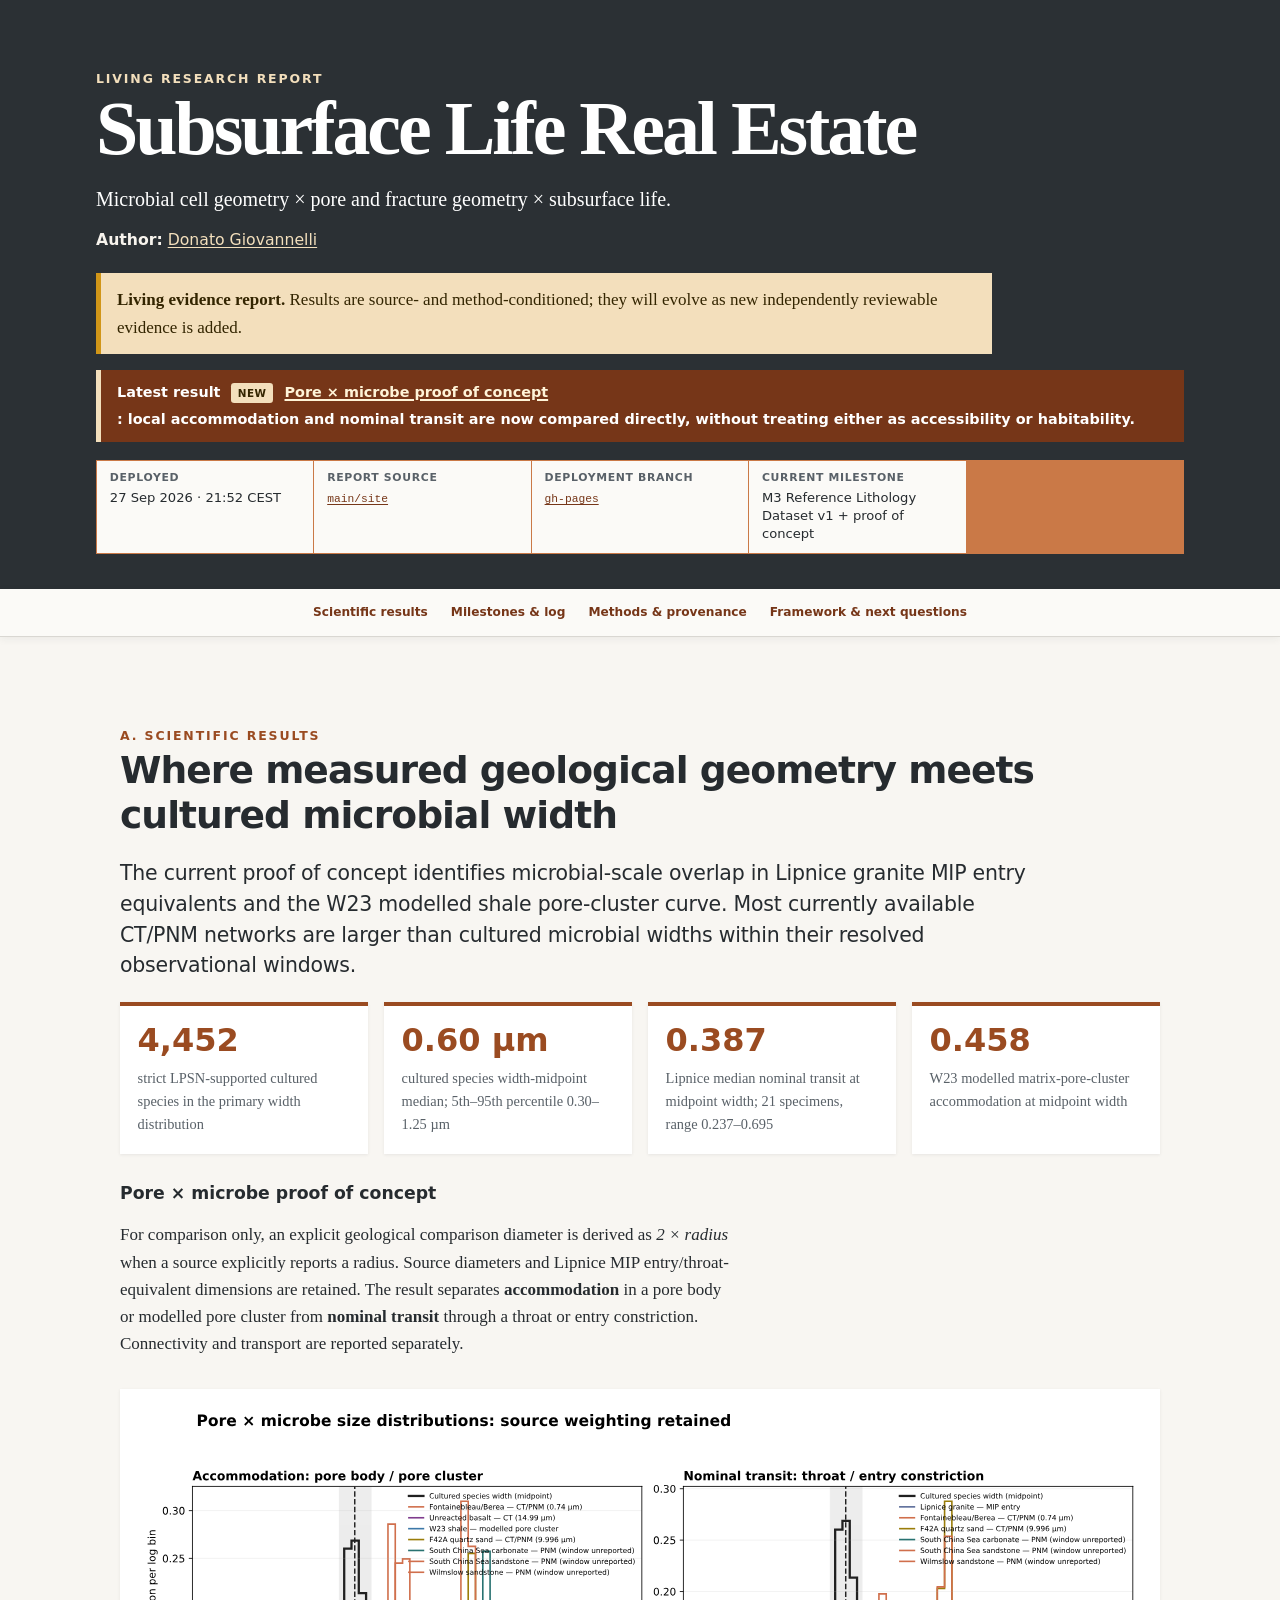
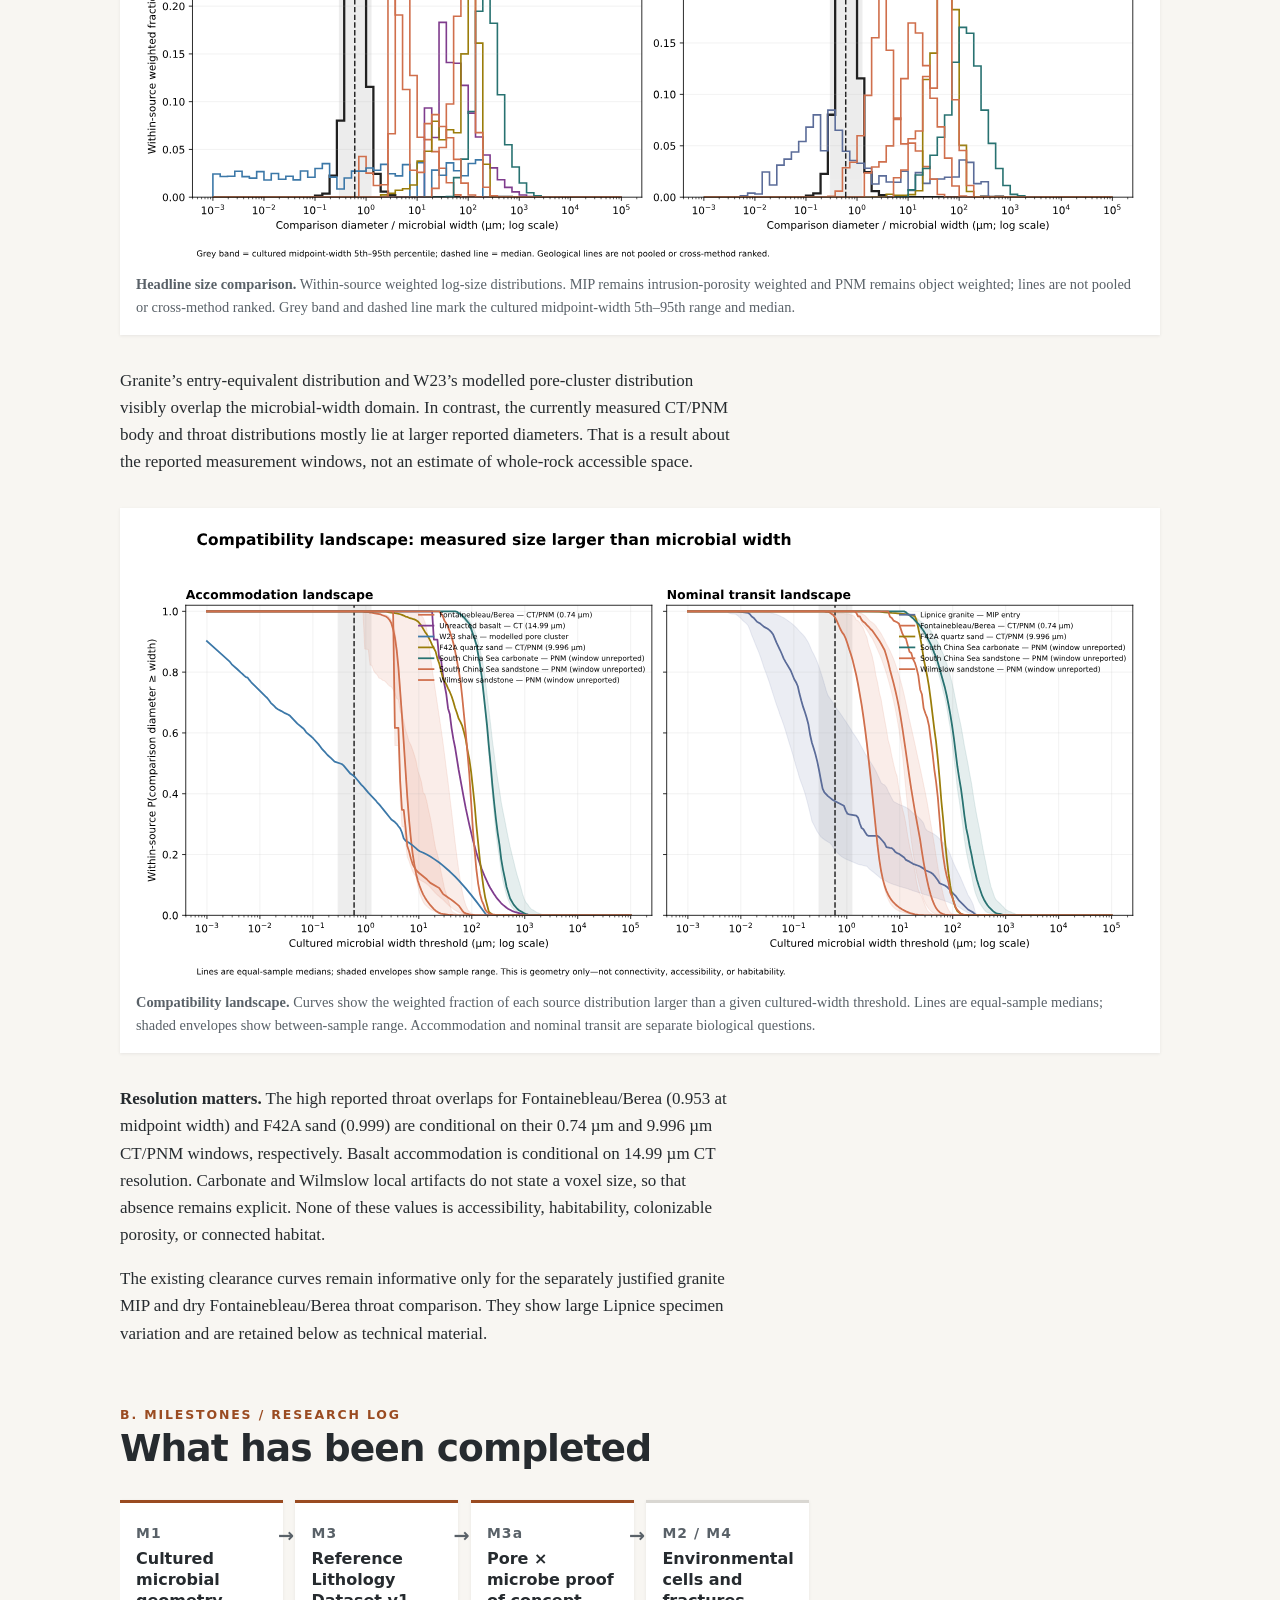
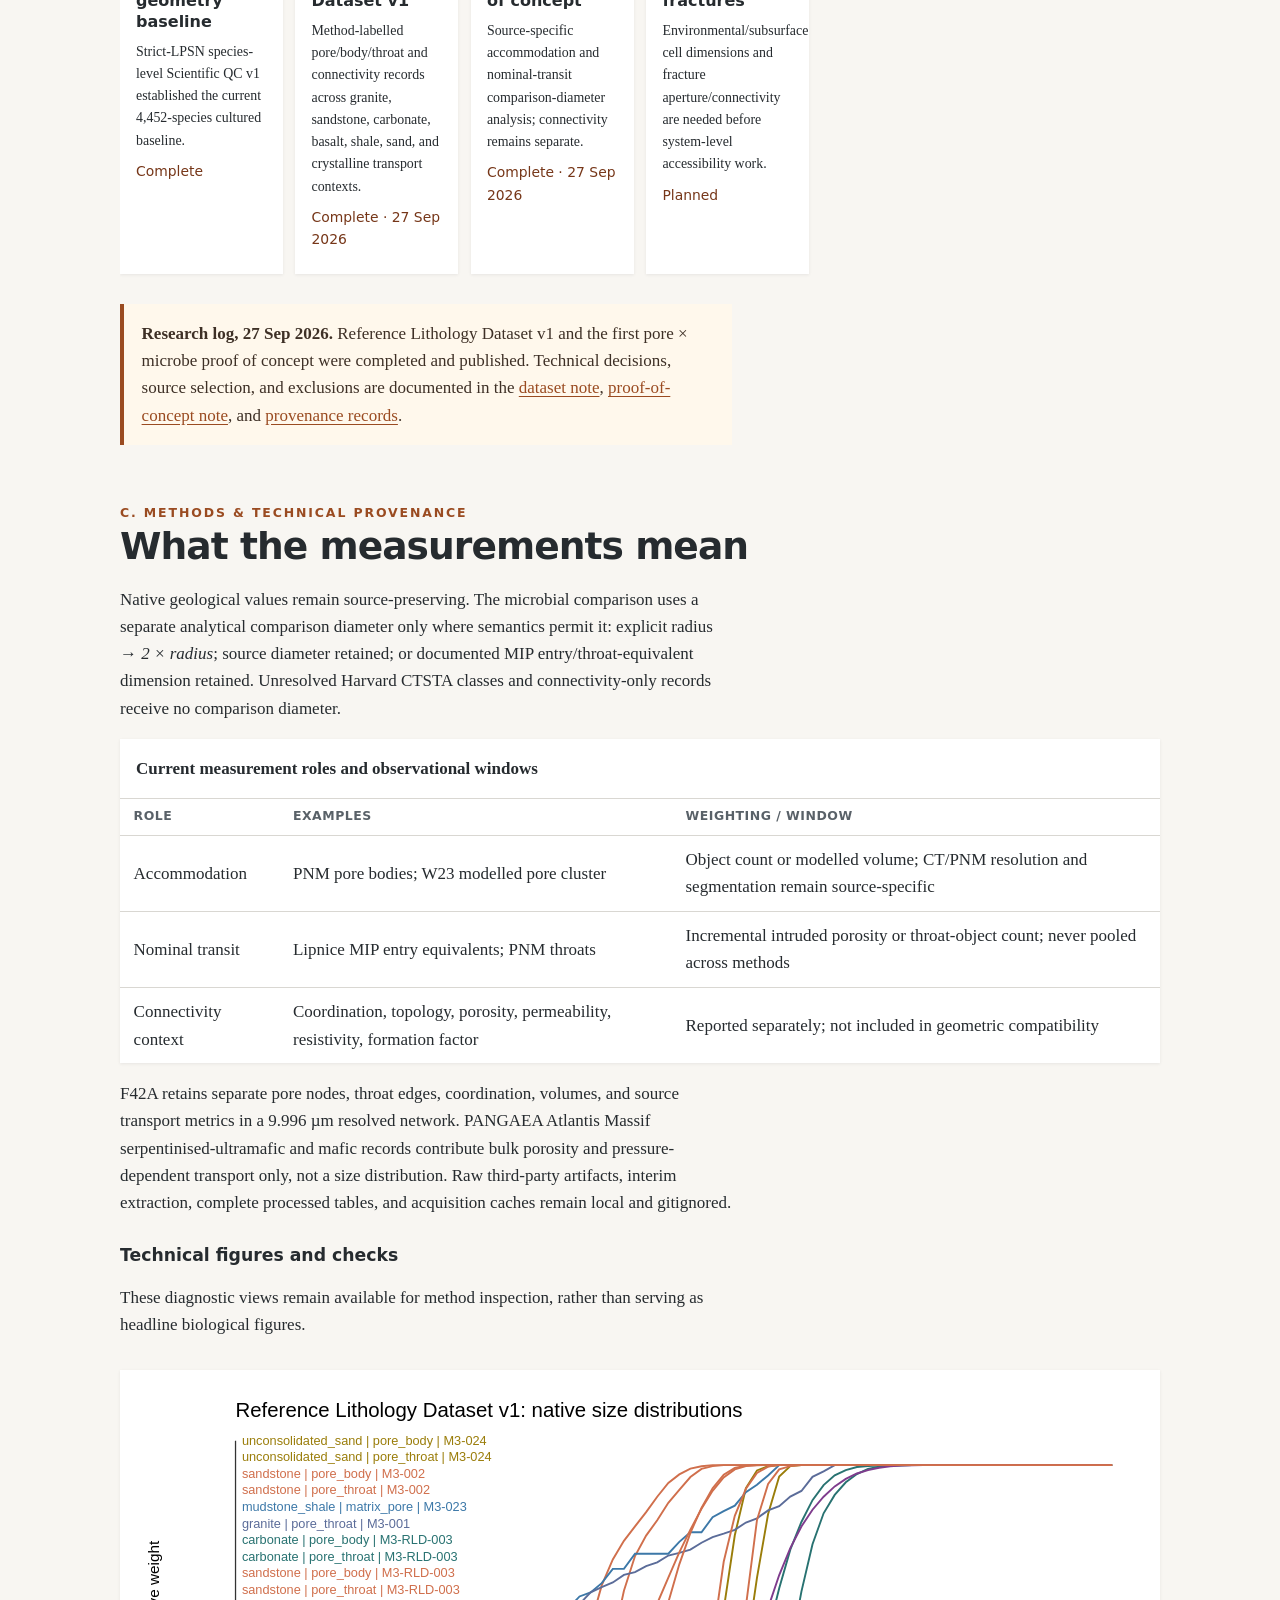
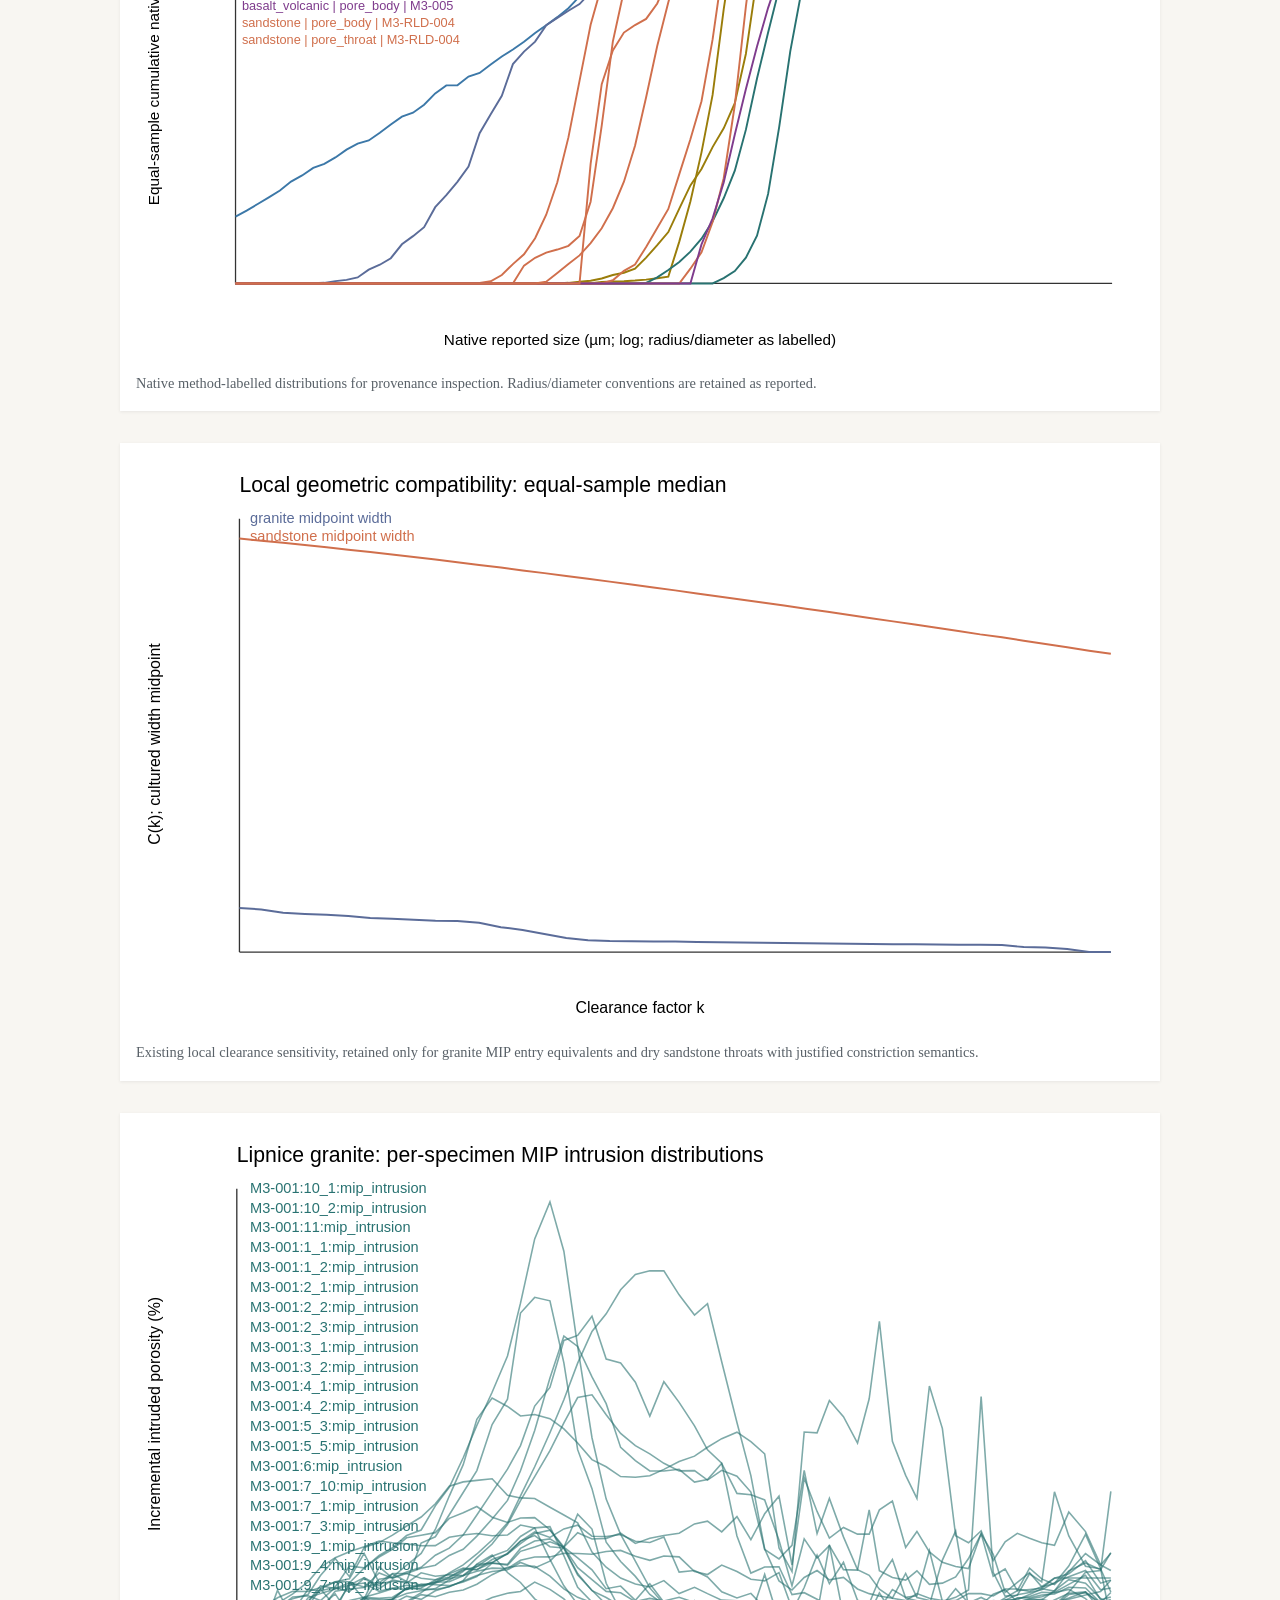
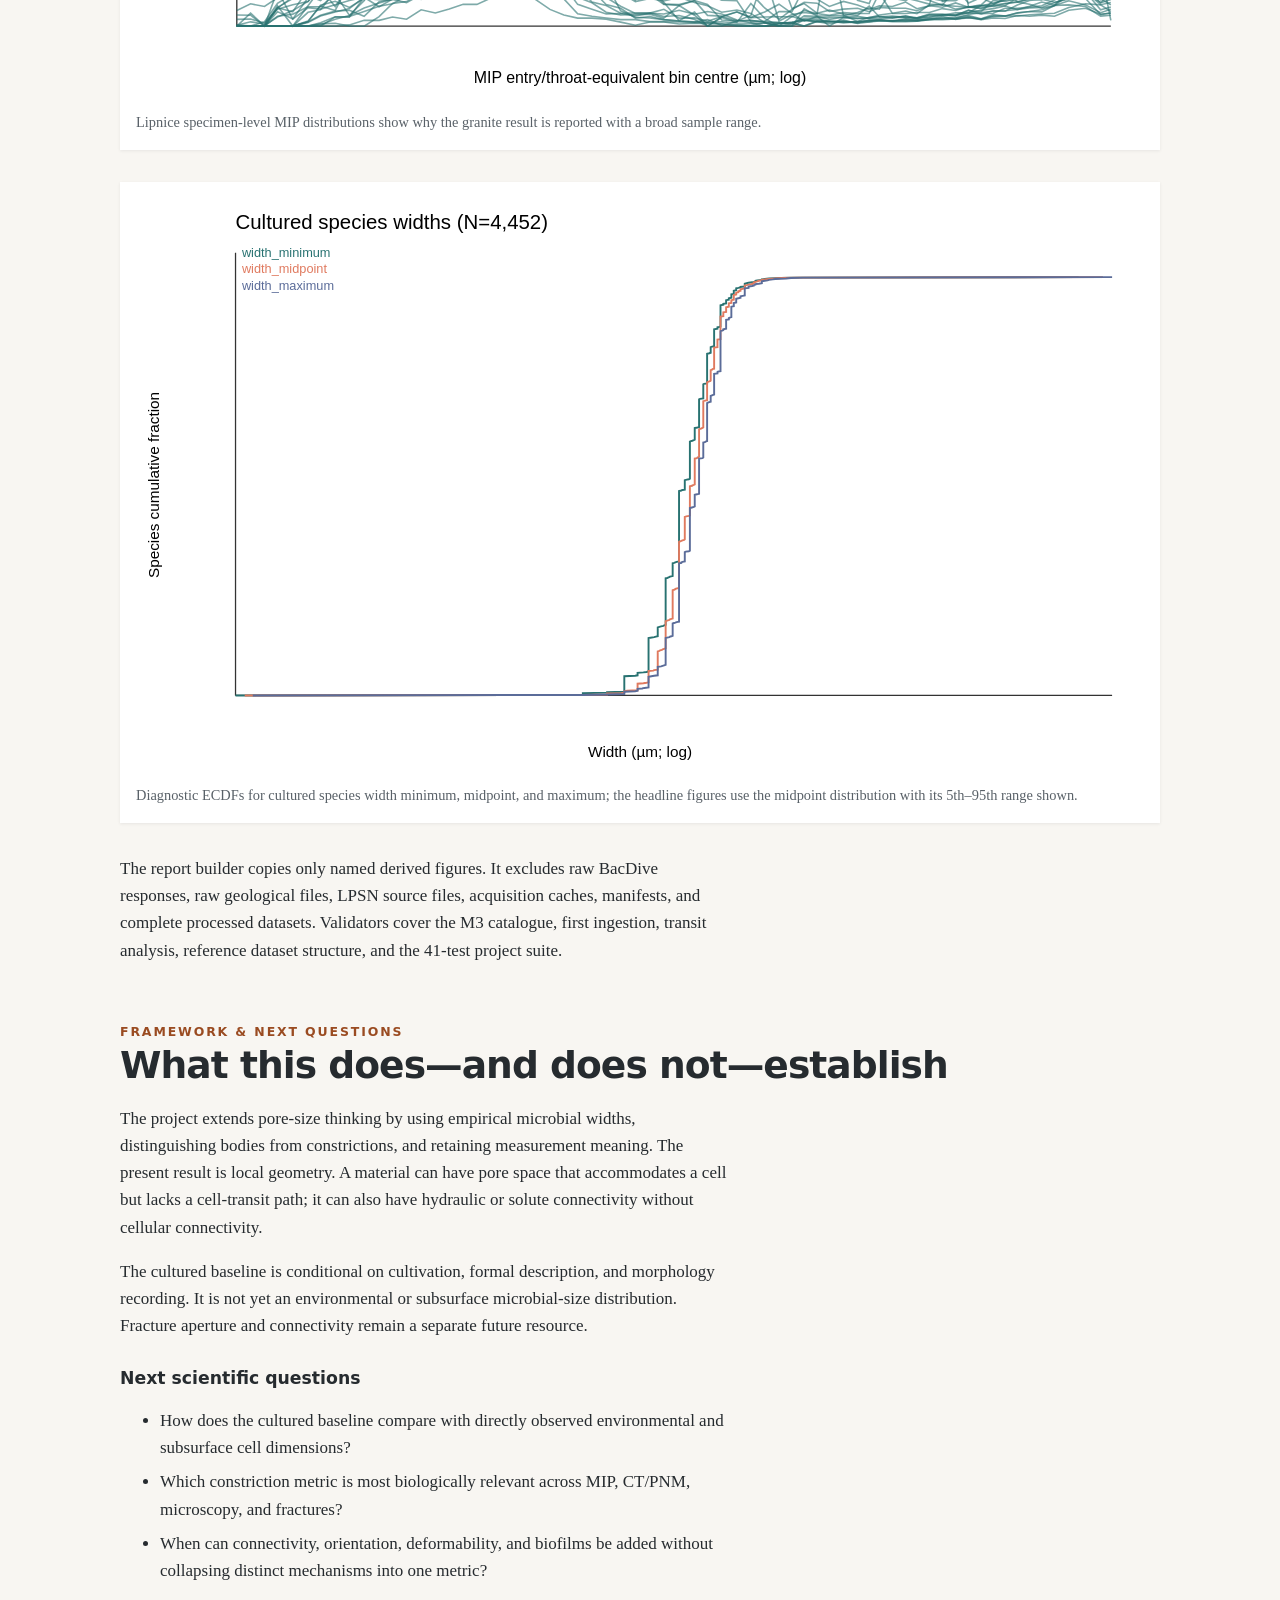
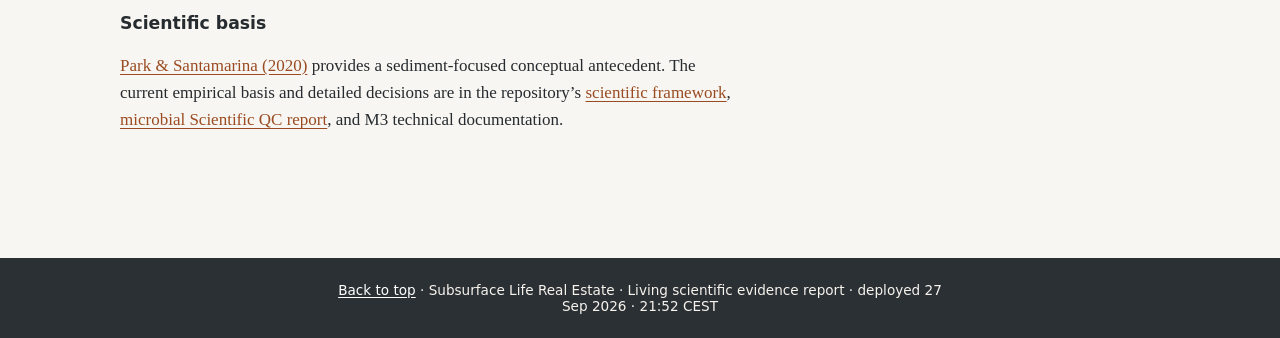
==== commit 7f9ad2af: "Redesign living report around scientific results" ====
--- a/index.html
+++ b/index.html
@@ -3,7 +3,7 @@
 <head>
   <meta charset="utf-8">
   <meta name="viewport" content="width=device-width, initial-scale=1">
-  <meta name="description" content="A living scientific evidence report on microbial geometry, pore and fracture geometry, and subsurface habitability.">
+  <meta name="description" content="A living scientific evidence report on microbial geometry and geological pore geometry.">
   <title>Subsurface Life Real Estate — Living Research Report</title>
   <link rel="stylesheet" href="styles.css">
 </head>
@@ -11,158 +11,74 @@
   <header class="hero" id="top">
     <p class="eyebrow">Living research report</p>
     <h1>Subsurface Life Real Estate</h1>
-    <p class="subtitle">A microbial cell geometry × pore and fracture geometry × subsurface habitability framework.</p>
-    <p class="authors"><strong>Authors:</strong> <a href="https://github.com/dgiovannelli">Donato Giovannelli</a></p>
-    <p class="notice"><strong>Living Research Report / Work in progress.</strong> Analyses and interpretations may change as evidence, source verification, and the scientific framework develop.</p>
-    <!-- Update these values together for each substantive report revision. A report cannot self-reference its as-yet-uncreated commit. -->
+    <p class="subtitle">Microbial cell geometry × pore and fracture geometry × subsurface life.</p>
+    <p class="authors"><strong>Author:</strong> <a href="https://github.com/dgiovannelli">Donato Giovannelli</a></p>
+    <p class="notice"><strong>Living evidence report.</strong> Results are source- and method-conditioned; they will evolve as new independently reviewable evidence is added.</p>
+    <div class="latest-result"><strong>Latest result <span class="new-marker">NEW</span></strong><a href="#pore-microbe-results">Pore × microbe proof of concept</a>: local accommodation and nominal transit are now compared directly, without treating either as accessibility or habitability.</div>
     <dl class="report-meta" aria-label="Report metadata">
-      <div><dt>Last updated</dt><dd>26 Sep 2026</dd></div>
-      <div><dt>Empirical source commit</dt><dd><a href="https://github.com/giovannellilab/Subsurface_life_real_estate/commit/129b7123d4511439dbb21a23e23888f00f94ba26"><code>129b712</code></a></dd></div>
+      <div><dt>Deployed</dt><dd>27 Sep 2026 · 21:52 CEST</dd></div>
       <div><dt>Report source</dt><dd><a href="https://github.com/giovannellilab/Subsurface_life_real_estate/tree/main/site"><code>main/site</code></a></dd></div>
       <div><dt>Deployment branch</dt><dd><a href="https://github.com/giovannellilab/Subsurface_life_real_estate/tree/gh-pages"><code>gh-pages</code></a></dd></div>
-      <div><dt>Update</dt><dd>Integrated scientific framework and reproducible report source</dd></div>
+      <div><dt>Current milestone</dt><dd>M3 Reference Lithology Dataset v1 + proof of concept</dd></div>
     </dl>
   </header>
 
   <nav class="scientific-nav desktop-nav" aria-label="Scientific report sections">
-    <a href="#overview">Overview</a><a href="#project-roadmap">Project roadmap</a><a href="#scientific-framework">Scientific framework</a><a href="#microbial-dimensions">Microbial dimensions</a><a href="#environmental-cells">Environmental cells</a><a href="#pore-fracture-geometry">Pore &amp; fracture geometry</a><a href="#accessibility-framework">Accessibility framework</a><a href="#results-evidence">Results &amp; evidence</a><a href="#limitations-open-questions">Limitations &amp; open questions</a><a href="#relevant-reads">Relevant reads</a><a href="#methods-provenance">Methods &amp; provenance</a><a href="#research-evolution">Research evolution</a>
+    <a href="#results">Scientific results</a><a href="#milestones">Milestones &amp; log</a><a href="#methods">Methods &amp; provenance</a><a href="#framework">Framework &amp; next questions</a>
   </nav>
-  <details class="mobile-nav">
-    <summary aria-label="Open report navigation"><span class="hamburger" aria-hidden="true"><span></span><span></span><span></span></span><span class="sr-only">Open report navigation</span></summary>
-    <nav aria-label="Scientific report sections">
-      <a href="#overview">Overview</a><a href="#project-roadmap">Project roadmap</a><a href="#scientific-framework">Scientific framework</a><a href="#microbial-dimensions">Microbial dimensions</a><a href="#environmental-cells">Environmental cells</a><a href="#pore-fracture-geometry">Pore &amp; fracture geometry</a><a href="#accessibility-framework">Accessibility framework</a><a href="#results-evidence">Results &amp; evidence</a><a href="#limitations-open-questions">Limitations &amp; open questions</a><a href="#relevant-reads">Relevant reads</a><a href="#methods-provenance">Methods &amp; provenance</a><a href="#research-evolution">Research evolution</a>
-    </nav>
-  </details>
+  <details class="mobile-nav"><summary aria-label="Open report navigation"><span class="hamburger" aria-hidden="true"><span></span><span></span><span></span></span><span class="sr-only">Open report navigation</span></summary><nav aria-label="Scientific report sections"><a href="#results">Scientific results</a><a href="#milestones">Milestones &amp; log</a><a href="#methods">Methods &amp; provenance</a><a href="#framework">Framework &amp; next questions</a></nav></details>
 
   <main>
-    <section id="overview" aria-labelledby="overview-heading">
-      <p class="section-label">Scope</p><h2 id="overview-heading">Overview</h2>
-      <p class="lead">How much subsurface physical space is geometrically accessible to microbial life, given microbial cell geometry and geological pore and fracture geometry?</p>
-      <p>Total porosity alone is not a biological descriptor. A material can contain substantial void volume that is too small or poorly connected for cells, while a crystalline rock with little matrix porosity can host life in connected fractures, fracture fluids, and on fracture surfaces. The framework therefore distinguishes <strong>habitable space</strong>, <strong>geometrically accessible space</strong>, and <strong>connected space</strong>: related concepts that are not interchangeable.</p>
-      <p>Milestone 1 provides the first empirical axis: a cultured, formally described microbial geometry baseline with explicit quality control. Geological distributions and their coupling to microbial geometry have not yet been compiled, so physical accessibility cannot yet be quantified.</p>
+    <section id="results" aria-labelledby="results-heading">
+      <p class="section-label">A. Scientific results</p><h2 id="results-heading">Where measured geological geometry meets cultured microbial width</h2>
+      <p class="lead">The current proof of concept identifies microbial-scale overlap in Lipnice granite MIP entry equivalents and the W23 modelled shale pore-cluster curve. Most currently available CT/PNM networks are larger than cultured microbial widths within their resolved observational windows.</p>
+      <div class="metric-grid">
+        <article><strong>4,452</strong><span>strict LPSN-supported cultured species in the primary width distribution</span></article>
+        <article><strong>0.60 µm</strong><span>cultured species width-midpoint median; 5th–95th percentile 0.30–1.25 µm</span></article>
+        <article><strong>0.387</strong><span>Lipnice median nominal transit at midpoint width; 21 specimens, range 0.237–0.695</span></article>
+        <article><strong>0.458</strong><span>W23 modelled matrix-pore-cluster accommodation at midpoint width</span></article>
+      </div>
+      <h3 id="pore-microbe-results">Pore × microbe proof of concept</h3>
+      <p>For comparison only, an explicit geological comparison diameter is derived as <em>2 × radius</em> when a source explicitly reports a radius. Source diameters and Lipnice MIP entry/throat-equivalent dimensions are retained. The result separates <strong>accommodation</strong> in a pore body or modelled pore cluster from <strong>nominal transit</strong> through a throat or entry constriction. Connectivity and transport are reported separately.</p>
+      <figure><img src="assets/pore_microbe_size_distributions.svg" alt="Two-panel weighted log-size distributions comparing cultured microbial widths with accommodation and transit geological comparison diameters"><figcaption><strong>Headline size comparison.</strong> Within-source weighted log-size distributions. MIP remains intrusion-porosity weighted and PNM remains object weighted; lines are not pooled or cross-method ranked. Grey band and dashed line mark the cultured midpoint-width 5th–95th range and median.</figcaption></figure>
+      <p>Granite’s entry-equivalent distribution and W23’s modelled pore-cluster distribution visibly overlap the microbial-width domain. In contrast, the currently measured CT/PNM body and throat distributions mostly lie at larger reported diameters. That is a result about the reported measurement windows, not an estimate of whole-rock accessible space.</p>
+      <figure><img src="assets/pore_microbe_compatibility_landscape.svg" alt="Two-panel source-specific compatibility landscape for accommodation and nominal transit"><figcaption><strong>Compatibility landscape.</strong> Curves show the weighted fraction of each source distribution larger than a given cultured-width threshold. Lines are equal-sample medians; shaded envelopes show between-sample range. Accommodation and nominal transit are separate biological questions.</figcaption></figure>
+      <p><strong>Resolution matters.</strong> The high reported throat overlaps for Fontainebleau/Berea (0.953 at midpoint width) and F42A sand (0.999) are conditional on their 0.74 µm and 9.996 µm CT/PNM windows, respectively. Basalt accommodation is conditional on 14.99 µm CT resolution. Carbonate and Wilmslow local artifacts do not state a voxel size, so that absence remains explicit. None of these values is accessibility, habitability, colonizable porosity, or connected habitat.</p>
+      <p>The existing clearance curves remain informative only for the separately justified granite MIP and dry Fontainebleau/Berea throat comparison. They show large Lipnice specimen variation and are retained below as technical material.</p>
     </section>
 
-    <section id="project-roadmap" aria-labelledby="roadmap-heading">
-      <p class="section-label">Scientific progression</p><h2 id="roadmap-heading">Project roadmap</h2>
-      <p>The roadmap describes scientific deliverables, not a schedule, Git history, or completion estimate.</p>
-      <ol class="roadmap"><li class="roadmap-item complete"><p class="milestone">M1</p><h4>Cultured microbial geometry baseline</h4><p>The empirical resource and Scientific QC v1 are complete. Morphology-specific transit eligibility, unresolved complex morphology contexts, and additional sensitivity analyses may refine the baseline without invalidating the current version.</p><p class="status"><strong>Status:</strong> v1 complete</p></li><li class="roadmap-item planned"><p class="milestone">M2</p><h4>Environmental and subsurface microbial geometry</h4><p>Direct-observation dataset providing an in situ counterpart to the cultured baseline.</p><p class="status"><strong>Status:</strong> Planned</p></li><li class="roadmap-item complete"><p class="milestone">M3</p><h4>Matrix pore geometry</h4><p>A source census and method-aware data model are complete; controlled ingestion of selected matrix-pore, throat, and microcrack data is next.</p><p class="status"><strong>Status:</strong> reconnaissance complete; ingestion pending review</p></li><li class="roadmap-item planned"><p class="milestone">M4</p><h4>Fracture geometry</h4><p>Fracture aperture/constriction, connectivity, and surface-area resource.</p><p class="status"><strong>Status:</strong> Planned</p></li><li class="roadmap-item planned"><p class="milestone">M5</p><h4>Microbial × geological geometry coupling</h4><p>Probabilistic accessibility metrics for matrix and fracture systems with explicit assumptions.</p><p class="status"><strong>Status:</strong> Planned</p></li><li class="roadmap-item planned"><p class="milestone">M6</p><h4>Biosphera integration</h4><p>Test whether physical-accessibility metrics improve prediction of solid- and fluid-associated subsurface microbial abundance.</p><p class="status"><strong>Status:</strong> Planned</p></li></ol>
+    <section id="milestones" aria-labelledby="milestones-heading">
+      <p class="section-label">B. Milestones / research log</p><h2 id="milestones-heading">What has been completed</h2>
+      <ol class="roadmap">
+        <li class="roadmap-item complete"><p class="milestone">M1</p><h3>Cultured microbial geometry baseline</h3><p>Strict-LPSN species-level Scientific QC v1 established the current 4,452-species cultured baseline.</p><p class="status">Complete</p></li>
+        <li class="roadmap-item complete"><p class="milestone">M3</p><h3>Reference Lithology Dataset v1</h3><p>Method-labelled pore/body/throat and connectivity records across granite, sandstone, carbonate, basalt, shale, sand, and crystalline transport contexts.</p><p class="status">Complete · 27 Sep 2026</p></li>
+        <li class="roadmap-item complete"><p class="milestone">M3a</p><h3>Pore × microbe proof of concept</h3><p>Source-specific accommodation and nominal-transit comparison-diameter analysis; connectivity remains separate.</p><p class="status">Complete · 27 Sep 2026</p></li>
+        <li class="roadmap-item planned"><p class="milestone">M2 / M4</p><h3>Environmental cells and fractures</h3><p>Environmental/subsurface cell dimensions and fracture aperture/connectivity are needed before system-level accessibility work.</p><p class="status">Planned</p></li>
+      </ol>
+      <div class="callout"><strong>Research log, 27 Sep 2026.</strong> Reference Lithology Dataset v1 and the first pore × microbe proof of concept were completed and published. Technical decisions, source selection, and exclusions are documented in the <a href="https://github.com/giovannellilab/Subsurface_life_real_estate/blob/main/docs/M3_REFERENCE_LITHOLOGY_DATASET_V1.md">dataset note</a>, <a href="https://github.com/giovannellilab/Subsurface_life_real_estate/blob/main/docs/M3_PORE_MICROBE_PROOF_OF_CONCEPT.md">proof-of-concept note</a>, and <a href="https://github.com/giovannellilab/Subsurface_life_real_estate/tree/main/docs/provenance">provenance records</a>.</div>
     </section>
 
-    <section id="scientific-framework" aria-labelledby="framework-heading">
-      <p class="section-label">Conceptual synthesis</p><h2 id="framework-heading">Scientific framework</h2>
-      <h3>Starting point and extension</h3>
-      <p><a href="https://doi.org/10.1038/s41598-020-78714-3">Park and Santamarina (2020)</a> link sediment compaction, pore-size evolution, microbial size, and the probability that pores exceed microbial dimensions to estimate life-compatible pore volume. This project extends that idea rather than rejecting it: it uses empirical microbial distributions, distinguishes pore bodies from pore throats, treats morphology and orientation explicitly, and gives fractures separate treatment. A sediment-focused porosity formulation cannot by itself represent crystalline-rock fracture habitats.</p>
-      <h3>Data-first principle</h3>
-      <p>The model should emerge from independently characterized microbial and geological geometry, with the bias and uncertainty in each dataset made visible before their distributions are coupled. It does not begin by selecting a universal microbial diameter or a universal pore-size threshold.</p>
-      <div class="callout"><strong>Current interpretation.</strong> The cultured-species baseline describes reported dimensions conditional on cultivation, formal description, and morphology recording. It is evidence for one source-conditioned population, not a universal microbial-size distribution or a transit model.</div>
+    <section id="methods" aria-labelledby="methods-heading">
+      <p class="section-label">C. Methods &amp; technical provenance</p><h2 id="methods-heading">What the measurements mean</h2>
+      <p>Native geological values remain source-preserving. The microbial comparison uses a separate analytical comparison diameter only where semantics permit it: explicit radius → <em>2 × radius</em>; source diameter retained; or documented MIP entry/throat-equivalent dimension retained. Unresolved Harvard CTSTA classes and connectivity-only records receive no comparison diameter.</p>
+      <div class="table-wrap"><table><caption>Current measurement roles and observational windows</caption><thead><tr><th>Role</th><th>Examples</th><th>Weighting / window</th></tr></thead><tbody><tr><td>Accommodation</td><td>PNM pore bodies; W23 modelled pore cluster</td><td>Object count or modelled volume; CT/PNM resolution and segmentation remain source-specific</td></tr><tr><td>Nominal transit</td><td>Lipnice MIP entry equivalents; PNM throats</td><td>Incremental intruded porosity or throat-object count; never pooled across methods</td></tr><tr><td>Connectivity context</td><td>Coordination, topology, porosity, permeability, resistivity, formation factor</td><td>Reported separately; not included in geometric compatibility</td></tr></tbody></table></div>
+      <p>F42A retains separate pore nodes, throat edges, coordination, volumes, and source transport metrics in a 9.996 µm resolved network. PANGAEA Atlantis Massif serpentinised-ultramafic and mafic records contribute bulk porosity and pressure-dependent transport only, not a size distribution. Raw third-party artifacts, interim extraction, complete processed tables, and acquisition caches remain local and gitignored.</p>
+      <h3>Technical figures and checks</h3><p>These diagnostic views remain available for method inspection, rather than serving as headline biological figures.</p>
+      <figure><img src="assets/reference_native_size_distributions.svg" alt="Native source-labelled geological size distributions"><figcaption>Native method-labelled distributions for provenance inspection. Radius/diameter conventions are retained as reported.</figcaption></figure>
+      <figure><img src="assets/m3_compatibility_clearance_curves.svg" alt="Clearance sensitivity curves for granite and sandstone"><figcaption>Existing local clearance sensitivity, retained only for granite MIP entry equivalents and dry sandstone throats with justified constriction semantics.</figcaption></figure>
+      <figure><img src="assets/lipnice_mip_intrusion.svg" alt="Lipnice specimen MIP intrusion distributions"><figcaption>Lipnice specimen-level MIP distributions show why the granite result is reported with a broad sample range.</figcaption></figure>
+      <figure><img src="assets/reference_microbial_width_ecdfs.svg" alt="Cultured microbial width ECDFs"><figcaption>Diagnostic ECDFs for cultured species width minimum, midpoint, and maximum; the headline figures use the midpoint distribution with its 5th–95th range shown.</figcaption></figure>
+      <p>The report builder copies only named derived figures. It excludes raw BacDive responses, raw geological files, LPSN source files, acquisition caches, manifests, and complete processed datasets. Validators cover the M3 catalogue, first ingestion, transit analysis, reference dataset structure, and the 41-test project suite.</p>
     </section>
 
-    <section id="microbial-dimensions" aria-labelledby="microbial-heading">
-      <p class="section-label">Empirical component 1</p><h2 id="microbial-heading">Microbial dimensions</h2>
-      <h3>Geometry retained before simplification</h3>
-      <p>The resource retains width minimum/maximum, length minimum/maximum, reported shape, independent morphology observations, raw source values, normalized values, and verified analytical overlays. Different geological questions need different biological metrics: a rod near 0.4 × 2.0 µm may enter a favourable opening close to its width, whereas pore occupation and volume exclusion depend on more of its geometry.</p>
-      <p>Minimum cross-sectional dimension may be a useful first-order transit quantity. Future models may represent cocci as spheres and rods as spherocylinders where justified. Filamentous, pleomorphic, branched, stalked, aggregate-forming, chain-forming, and other complex forms will not be forced into simple geometry.</p>
-      <h3>Cultured baseline and its bias</h3>
-      <p>The current population is approximately <em>P</em>(cell geometry | cultured, formally described prokaryote, morphology recorded). Cultivability, taxonomic history, laboratory growth conditions, phenotypic plasticity, reporting practice, and incomplete representation of ultra-small, difficult-to-cultivate, environmental, and subsurface lineages limit extrapolation.</p>
-      <div class="metric-grid">
-        <article><strong>5,849</strong><span>normalized-width observations from 5,779 strains</span></article><article><strong>4,647</strong><span>analysis-eligible observations from 4,624 strains</span></article><article><strong>4,452</strong><span>strict LPSN-supported species in the primary distribution</span></article><article><strong>1,288</strong><span>suspect observations reviewed in Scientific QC v1</span></article>
-      </div>
-      <p>Raw BacDive values are immutable. Two high-confidence source-verified unit corrections—<em>Croceitalea marina</em>, 0.4–0.6 µm, and <em>Nioella aestuarii</em>, 0.8–1.0 µm—remain analytical overlays. The remaining 1,286 suspect contexts are unresolved.</p>
+    <section id="framework" aria-labelledby="framework-heading">
+      <p class="section-label">Framework &amp; next questions</p><h2 id="framework-heading">What this does—and does not—establish</h2>
+      <p>The project extends pore-size thinking by using empirical microbial widths, distinguishing bodies from constrictions, and retaining measurement meaning. The present result is local geometry. A material can have pore space that accommodates a cell but lacks a cell-transit path; it can also have hydraulic or solute connectivity without cellular connectivity.</p>
+      <p>The cultured baseline is conditional on cultivation, formal description, and morphology recording. It is not yet an environmental or subsurface microbial-size distribution. Fracture aperture and connectivity remain a separate future resource.</p>
+      <h3>Next scientific questions</h3><ul><li>How does the cultured baseline compare with directly observed environmental and subsurface cell dimensions?</li><li>Which constriction metric is most biologically relevant across MIP, CT/PNM, microscopy, and fractures?</li><li>When can connectivity, orientation, deformability, and biofilms be added without collapsing distinct mechanisms into one metric?</li></ul>
+      <h3>Scientific basis</h3><p><a href="https://doi.org/10.1038/s41598-020-78714-3">Park &amp; Santamarina (2020)</a> provides a sediment-focused conceptual antecedent. The current empirical basis and detailed decisions are in the repository’s <a href="https://github.com/giovannellilab/Subsurface_life_real_estate/blob/main/docs/SCIENTIFIC_FRAMEWORK.md">scientific framework</a>, <a href="https://github.com/giovannellilab/Subsurface_life_real_estate/blob/main/docs/SCIENTIFIC_QC_V1_REPORT.md">microbial Scientific QC report</a>, and M3 technical documentation.</p>
     </section>
-
-    <section id="environmental-cells" aria-labelledby="environment-heading">
-      <p class="section-label">Required second baseline</p><h2 id="environment-heading">Environmental cells</h2>
-      <p class="under-development"><strong>Planned.</strong> The cultured/type-strain distribution is not expected to capture the full environmental distribution. A future direct-observation resource will seek environmental and especially subsurface dimensions, including ultra-small cells, oligotrophic aquifer organisms, directly imaged deep-subsurface cells, CPR/Patescibacteria, DPANN, starvation-associated size reduction, dormant states, and ultramicrocells. No numerical environmental claims are made here.</p>
-    </section>
-
-    <section id="pore-fracture-geometry" aria-labelledby="geology-heading">
-      <p class="section-label">Geological evidence to be assembled</p><h2 id="geology-heading">Pore &amp; fracture geometry</h2>
-      <h3>Matrix-hosted systems</h3>
-      <p>Relevant matrix variables include pore-body and pore-throat distributions, total porosity, connectivity or percolation, tortuosity, and mineral-specific architecture where useful. Pore bodies and pore throats are not interchangeable: a large body linked by sub-cellular throats may permit local occupation without cellular migration.</p>
-      <h3>Fracture-hosted systems</h3>
-      <p>Fractures require a separate resource for aperture and local constrictions, connectivity, surface area, roughness, mineral coatings and fillings, fluid volume, and colonizable wall area. Low matrix porosity does not preclude fracture habitats. Wall area may be central for attached communities; fluid volume and cell concentration are more natural quantities for planktonic fracture-fluid communities.</p>
-      <p><strong>M3 first ingestion: scientific review pending.</strong> A targeted census identified 22 candidates, including seven public machine-readable starting points. The first controlled pass ingested two compact tabular records: Lipnice granite MIP (21 specimens; 1,365 non-empty intrusion bins) and Fontainebleau/Berea CT/PNM networks (three cases; 46,467 pore bodies and 173,174 pore throats). Raw source files are not published here.</p>
-      <p>Represented methods include mercury intrusion porosimetry (MIP), micro-CT and pore-network extraction, paired micro-/nano-CT, FIB-SEM/TEM, and micro-XRCT. Their reported sizes are <strong>not equivalent</strong>: MIP is an entry/throat-equivalent measurement, CT is resolution- and segmentation-limited, and electron microscopy resolves a different nanoscale window. The resource preserves pore body, throat, matrix, grain-boundary, and microcrack roles with method and definition rather than pooling all values as “pore size.”</p>
-      <p>Major gaps are natural metamorphic matrix-pore/throat datasets, paired three-dimensional body–throat distributions in crystalline rocks, interoperable serpentinite quantitative tables, and a formal cross-method comparability matrix. Weathering, alteration, reaction, stress, depth, and saturation are sample state/context rather than lithologies. Large-scale fracture geometry remains M4.</p>
-      <h3>First-ingestion examples</h3>
-      <p>Lipnice is plotted as <em>incremental intruded porosity by MIP entry/throat-equivalent bin</em>; it is not a pore-body distribution. The sandstone plot uses source-supplied <em>equivalent radii</em>, with pore bodies and throats plotted independently—not converted to diameter and not combined with the MIP result. The associated CT/PNM article documents 0.74 µm isotropic voxels, a 500<sup>3</sup>-voxel ROI, filtering, manual threshold segmentation, and hybrid skeleton-based network extraction. Therefore the sandstone network is a resolved, segmented observational window, not a complete whole-rock throat population.</p>
-      <figure><img src="assets/lipnice_mip_intrusion.svg" alt="Per-specimen Lipnice granite MIP incremental intrusion distributions"><figcaption>Lipnice granite MIP: entry/throat-equivalent observational window (0.008–309 µm binned range).</figcaption></figure>
-      <figure><img src="assets/sandstone_pnm_radius_ecdf.svg" alt="Separate pore-body and pore-throat equivalent-radius ECDFs for Fontainebleau and Berea sandstone networks"><figcaption>Fontainebleau/Berea micro-CT/PNM: source-supplied equivalent radius, separately for bodies and throats; a 0.74 µm-voxel, thresholded, resolved-network window.</figcaption></figure>
-      <p>Current processed coverage: plutonic crystalline × MIP and siliciclastic sandstone × micro-CT/PNM. Mudstone, carbonate, volcanic, ultramafic/serpentinized, and metamorphic records remain excluded from the transit comparison pending usable, reviewable constriction artifacts.</p>
-      <h3>Reference Lithology Panel v1</h3>
-      <p>The finite panel names sandstone, mudstone/shale, carbonate, basalt/volcanic, granite, serpentinite/peridotite, metamorphic rock, and unconsolidated sediment. Only sandstone and granite currently support a local constriction comparison; other endmembers remain explicitly excluded rather than being filled with weak, altered, artificial-crack, image-only, or non-interoperable sources.</p>
-      <p>Granite uses the conservative MIP-bin lower edge; its geometric-midpoint sensitivity is small relative to specimen variation. Sandstone results are explicitly conditional on the resolved CT/PNM throat distribution, whereas granite describes its stated MIP entry-equivalent window. Neither is a whole-rock accessibility estimate.</p>
-      <figure><img src="assets/m3_native_constriction_distributions.svg" alt="Native cumulative constriction distributions for granite MIP and sandstone network throats"><figcaption>Native, method-specific constriction representations. Granite is incremental intruded-porosity weighted MIP entry/throat-equivalent binning; sandstone is throat-object-count-weighted 2 × source EqRadius. They are not pooled.</figcaption></figure>
-      <h3>Reference Lithology Dataset v1</h3>
-      <p>A broader, representative dataset now adds South China Sea carbonate pore networks, an unreacted basalt pore-body table, seven Wilmslow Sandstone micro-CT/PNM samples, Harvard marine shale, F42A laboratory-packed quartz sand, and natural Atlantis Massif serpentinised-ultramafic/gabbro cores. Harvard’s native <em>PORE-SIZE</em> is retained as an uncalibrated connected-pore-cluster class, not relabelled a body or throat; only its W23 companion curve, explicitly labelled <em>R/nm</em>, enters the physical native-size display as a modelled matrix-pore-cluster radius. F42A adds separate source-network pore and throat radii, per-pore coordination, and topology in a 9.996 µm-voxel resolved/extracted window. Atlantis Massif contributes bulk porosity and pressure-conditioned transport/connectivity metrics only—not a size distribution. The Utrecht serpentinite and gabbro–greenschist microscopy routes remain source-endpoint blocked rather than being filled with figure-derived values.</p>
-      <p>Pore bodies, throats/entry equivalents, and connectivity metrics remain separate. Native values remain available for method inspection. For the microbial overlay only, an explicit comparison diameter is used: 2 × a source-reported radius, a source-reported diameter unchanged, or the Lipnice MIP entry/throat-equivalent dimension unchanged. Unresolved variables receive no comparison dimension. CT/PNM values are resolution- and segmentation-conditioned; MIP is an entry/throat-equivalent measurement.</p>
-      <figure><img src="assets/reference_native_size_distributions.svg" alt="Method-labelled native size distributions from Reference Lithology Dataset v1"><figcaption>Representative native-size distributions by lithology, method and geometry role. Curves are equal-sample summaries within each labelled group; they are not a harmonised universal pore-size distribution.</figcaption></figure>
-      <figure><img src="assets/reference_comparison_diameter_distributions.svg" alt="Explicit comparison-diameter distributions from Reference Lithology Dataset v1"><figcaption>Analytical comparison diameters used only against microbial widths. Pore-body and matrix-pore-cluster curves describe local accommodation; throat/MIP entry curves describe nominal local transit fit. Source method, weighting, and observational windows remain distinct.</figcaption></figure>
-      <figure><img src="assets/reference_microbial_width_ecdfs.svg" alt="Cultured species width empirical cumulative distributions"><figcaption>The cultured strict-LPSN species width baseline (N=4,452), kept separately as minimum, midpoint and maximum rather than collapsed to one cell diameter.</figcaption></figure>
-      <p>The accompanying biological comparison reports <em>P(D<sub>comparison</sub> ≥ microbial width)</em>, separately by source, geometry role, method, and weighting basis. Pore bodies and the W23 modelled cluster curve are accommodation only; throats and MIP entry equivalents are nominal local transit fit only. F42A and all CT/PNM high-overlap results are conditional on their resolved, segmented/extracted observational windows. Raw uncalibrated shale classes and connectivity-only records are excluded. This is not full cellular transit, accessibility, habitability, or a cross-method lithology ranking.</p>
-      <figure><img src="assets/reference_comparison_diameter_overlap.svg" alt="Comparison-diameter overlap with cultured midpoint widths by source-labelled geological group"><figcaption>Midpoint-width comparison-diameter overlap. Point positions are arbitrary group labels; source-specific method, geometry role, weighting, and observational window remain visible rather than pooled.</figcaption></figure>
-      <h3>Pore × microbe proof of concept</h3>
-      <p>The first direct comparison uses the cultured strict-LPSN species baseline (N=4,452) and explicit comparison diameters. Pore bodies and the W23 modelled matrix-pore-cluster curve represent local accommodation; throats and MIP entry equivalents represent nominal local transit fit. Connectivity/transport information remains contextual and is not combined into an accessibility statistic.</p>
-      <p>At midpoint width, Lipnice entry/throat nominal transit has median overlap 0.387 across 21 specimens (0.237–0.695); W23 modelled matrix-pore-cluster accommodation is 0.458. Resolved CT/PNM throat networks have high reported overlap—for example 0.953 for Fontainebleau/Berea and 0.999 for F42A—but those results are explicitly conditional on their voxel, segmentation, and network-extraction windows.</p>
-      <figure><img src="assets/pore_microbe_comparison_ecdfs.svg" alt="Common logarithmic ECDFs of cultured microbial widths and geological comparison diameters"><figcaption>Common-log comparison of cultured microbial widths and source-specific geological comparison diameters. The figure identifies overlap in reported observational windows; it does not establish whole-rock accessibility or habitability.</figcaption></figure>
-    </section>
-
-    <section id="accessibility-framework" aria-labelledby="accessibility-heading">
-      <p class="section-label">Planned integration</p><h2 id="accessibility-heading">Accessibility framework</h2>
-      <p>Working ratios are conceptual quantities, not validated models or universal thresholds:</p>
-      <div class="equations" aria-label="Working geometric ratios"><p><i>R</i><sub>occupancy</sub> = <i>d</i><sub>pore</sub> / <i>d</i><sub>cell</sub></p><p><i>R</i><sub>transit</sub> = <i>d</i><sub>throat</sub> / <i>d</i><sub>cell</sub></p><p><i>R</i><sub>fracture</sub> = <i>a</i><sub>local</sub> / <i>d</i><sub>cell</sub></p></div>
-      <p>Here <i>a</i><sub>local</sub> is the relevant local effective fracture aperture or constriction. No critical values are assigned because clearance, orientation, deformability, surfaces, biofilms, and network topology remain unresolved.</p>
-      <div class="equations"><p><i>φ</i><sub>bio</sub> = <i>φ</i> × <i>F</i><sub>size</sub> × <i>F</i><sub>connectivity</sub></p></div>
-      <p>This is a working concept for microbially accessible porosity: total porosity multiplied by compatible void geometry and the fraction of that space belonging to an accessible connected network. A rigorous future formulation should integrate microbial-size distributions against pore-throat distributions rather than impose one cutoff.</p>
-      <h3>Cellular connectivity is not chemical connectivity</h3>
-      <p>A pathway too small for whole-cell transit can still transmit water, gases, ions, electron donors and acceptors, and dissolved organic matter. Hydraulic/water connectivity, solute/gas connectivity, and cellular connectivity must be distinguished. A population can be isolated from cellular migration yet remain metabolically connected to its surroundings.</p>
-      <h3>Connection to Biosphera</h3>
-      <p>The longer-term question is whether geometry and connectivity help explain divergence between solid- and fluid-associated subsurface cell abundance, beyond lithology or bulk porosity. For example, granite may have negligible matrix-hosted accessible porosity but substantial fracture habitats; porous sedimentary rocks may support matrix populations where bodies and throats are large and connected enough. This remains a planned test, not a current result.</p>
-    </section>
-
-    <section id="results-evidence" aria-labelledby="results-heading">
-      <p class="section-label">Milestone 1 evidence</p><h2 id="results-heading">Results &amp; evidence</h2>
-      <h3>Primary result: cultured species-level Scientific QC v1 baseline</h3>
-      <p>The principal distribution contains 4,452 species with strict LPSN name-and-type support and a canonical width. Within this source-conditioned cultured-species dataset, a 1 µm cross-sectional dimension lies toward the upper part of the reported width distribution rather than representing a typical value.</p>
-      <div class="table-wrap"><table><caption>Species-level canonical widths, strict LPSN-supported population</caption><thead><tr><th>Metric</th><th>N</th><th>Median (µm)</th><th>5th–95th (µm)</th><th>≤0.5 µm</th><th>≤1 µm</th></tr></thead><tbody><tr><td>Width minimum</td><td>4,452</td><td>0.55</td><td>0.25–1.168</td><td>48.88%</td><td>93.31%</td></tr><tr><td>Width midpoint</td><td>4,452</td><td>0.60</td><td>0.30–1.25</td><td>36.81%</td><td>90.61%</td></tr><tr><td>Width maximum</td><td>4,452</td><td>0.70</td><td>0.35–1.40</td><td>31.58%</td><td>87.15%</td></tr></tbody></table></div>
-      <figure><img src="assets/species_width_ecdfs.png" alt="Empirical cumulative distributions for species-level canonical width minimum, midpoint, and maximum values."><figcaption><strong>Primary evidence.</strong> Species-level canonical width distributions under strict LPSN name-and-type support (N=4,452). Values are reported widths in µm after the documented QC selection; this figure is a selected derived output, not source-record redistribution.</figcaption></figure>
-      <p>The conclusion is stable to species weighting, current high-confidence verified corrections, and use of minimum, midpoint, or maximum reported width. It does <strong>not</strong> imply that 87–93% of microorganisms can traverse a 1 µm pore throat: clearance, orientation, deformability, cell-surface interactions, biofilms, pore geometry, and connectivity are separate constraints.</p>
-      <h3>First local geometric-fit comparison</h3>
-      <p>For each physical sample/case, the new quantity is <i>C</i>(<i>k</i>) = <i>P</i>(<i>D</i><sub>constriction</sub> ≥ <i>k</i> × <i>W</i>), calculated separately for canonical width minimum, midpoint, and maximum across the cultured strict-LPSN species baseline (N=4,452). It is <strong>local geometric compatibility only</strong>: not accessibility, habitability, connected habitat fraction, or colonizable porosity. No value of <i>k</i> is a universal biological threshold.</p>
-      <p>At <i>k</i>=1, equal-sample median compatibility for width midpoint is 0.387 across 21 Lipnice specimens (range 0.237–0.695; MIP incremental-porosity weighting). For the two dry sandstone cases it is 0.973 (0.952–0.994), reported only conditionally on resolved, segmented CT/PNM throats; the oil/water Berea water-phase subset is excluded from the natural-state reference. These distinct weighting bases, methods, and observational windows prevent a direct lithology ranking.</p>
-      <figure><img src="assets/m3_microbial_width_ecdfs.svg" alt="Cultured species canonical width ECDFs"><figcaption>Three separate cultured-species canonical width conventions used in the comparison; this is not an environmental/subsurface microbial distribution.</figcaption></figure>
-      <figure><img src="assets/m3_compatibility_clearance_curves.svg" alt="Local geometric compatibility curves as clearance factor varies"><figcaption>Clearance sensitivity for midpoint width. The curves preserve sample-first, equal-sample summaries within each lithology; they do not add connectivity or accessibility assumptions.</figcaption></figure>
-      <h3>Secondary evidence: observation-level source summaries</h3>
-      <p>Scientific QC v1 retains 5,849 normalized-width observations from 5,779 strains; 4,647 observations from 4,624 strains are currently analysis-eligible, with 1,202 explicit exclusions. There are 4,557 species with non-averaged canonical width, including the 4,452 strict LPSN-supported species above. The observation layer is not averaged into a species representative.</p>
-      <figure><img src="assets/width_ecdf.png" alt="Empirical cumulative distribution of reported cell-width bounds from analysis-eligible observations."><figcaption>Observation-level empirical cumulative distribution of reported width bounds from 4,647 analysis-eligible observations. This secondary layer describes source records rather than the primary species-level baseline.</figcaption></figure>
-      <figure><img src="assets/dimension_density.png" alt="Two panels showing kernel density distributions of analysis-eligible reported cell-width and cell-length midpoint values on logarithmic micrometre axes."><figcaption>Kernel densities of reported midpoint widths (N=4,647) and lengths (N=4,735) from analysis-eligible BacDive type-strain observations. Density is estimated after log<sub>10</sub> transformation; horizontal axes display µm on a logarithmic scale. The documented filter excludes provisional complex, conflicting, and ambiguous morphology classes; no selected values were clipped or removed. Generated by <a href="https://github.com/giovannellilab/Subsurface_life_real_estate/blob/main/scripts/plot_dimension_density.py">reproducible plotting code</a> at <a href="https://github.com/giovannellilab/Subsurface_life_real_estate/commit/7bf2d5c"><code>7bf2d5c</code></a>.</figcaption></figure>
-      <h3>QC context</h3>
-      <p>Harmonized taxonomy reduced the apparent phylum reporting association from the earlier label-mixed Cramér’s V = 0.528 to V = 0.154. Much of the earlier apparent effect arose from mixed historical and current phylum labels, although residual reporting heterogeneity remains. LPSN/BacDive discrepancies are retained as review signals rather than silently resolved.</p>
-    </section>
-
-    <section id="limitations-open-questions" aria-labelledby="limitations-heading">
-      <p class="section-label">Boundaries and next questions</p><h2 id="limitations-heading">Limitations &amp; open questions</h2>
-      <p>The current resource is not representative of all prokaryotic diversity. Coverage, morphology interpretation, source ambiguity, repeated observations, laboratory phenotype, unresolved scale anomalies, and cultured-baseline bias constrain inference.</p>
-      <h3>Questions for geological discussion</h3><ul><li>Which metric best approximates a biologically relevant constriction: pore-throat diameter, hydraulic radius, inscribed-sphere diameter, mercury-intrusion throat size, or another metric?</li><li>Can pore-throat distributions measured by different techniques be meaningfully compared across lithologies, and how should mercury intrusion, micro-CT, nano-CT, gas adsorption, NMR, thin sections, and direct microscopy be harmonized?</li><li>For crystalline rocks, should transit use mechanical aperture, hydraulic aperture, minimum local aperture, or local-constriction distributions?</li><li>At what spatial scale is fracture connectivity biological, and how do effective stress, depth, weathering, alteration, fillings, and secondary minerals change it?</li><li>Can defensible lithology-level priors be built, or must predictions remain formation-specific?</li></ul>
-      <h3>Biological and conceptual open questions</h3><ul><li>Does accessibility require simple fit or a clearance factor above width, and how important are orientation, deformability, and motility?</li><li>How should spores, dormant states, ultramicrocells, starvation-associated shrinkage, and complex morphologies be represented?</li><li>Should distributions be weighted by species, environmental abundance, biomass, phylogenetic diversity, or another quantity?</li><li>How different are cultured and in situ subsurface dimensions?</li><li>Should occupation, colonization, long-range transport, and metabolic persistence be modelled separately?</li></ul>
-    </section>
-
-    <section id="relevant-reads" aria-labelledby="reads-heading">
-      <p class="section-label">Curated scientific sources</p><h2 id="reads-heading">Relevant reads</h2><p>This short list supports the empirical resource and the starting conceptual framework; it is not an exhaustive bibliography.</p>
-      <ol class="reads-list"><li><p><a href="https://doi.org/10.1038/s41598-020-78714-3">Park J. &amp; Santamarina J.C. (2020). <em>The critical role of pore size on depth-dependent microbial cell counts in sediments.</em> Scientific Reports 10, 21692. doi:10.1038/s41598-020-78714-3.</a></p><p>Starting point for relating sediment pore-size evolution and microbial dimensions; this project extends its scope to empirical cell distributions, throats, connectivity, and fractures.</p></li><li><p><a href="https://doi.org/10.1093/nar/gkae959">Schober I., Koblitz J., Sardà Carbasse J., et al. (2025). <em>BacDive in 2025: the core database for prokaryotic strain data.</em> Nucleic Acids Research, 53(D1), D748–D756. doi:10.1093/nar/gkae959.</a></p><p>BacDive supplies the strain-level morphology records and documented retrieval interfaces used by Milestone 1.</p></li><li><p><a href="https://doi.org/10.1093/nar/gkaf1110">Freese H.M., Meier-Kolthoff J.P., Sardà Carbasse J., et al. (2026). <em>TYGS and LPSN in 2025: a Global Core Biodata Resource for genome-based classification and nomenclature of prokaryotes within DSMZ Digital Diversity.</em> Nucleic Acids Research, 54(D1), D884–D891. doi:10.1093/nar/gkaf1110.</a></p><p>LPSN provides the nomenclature and type-deposit context used for the offline Milestone 1 cross-check.</p></li></ol>
-    </section>
-
-    <section id="methods-provenance" aria-labelledby="methods-heading">
-      <p class="section-label">Traceability</p><h2 id="methods-heading">Methods &amp; provenance</h2>
-      <p>Milestone 1 uses documented BacDive searches, an immutable local LPSN GSS CSV, source-preserving normalization, and versioned QC overlays. M3 now adds two local-only raw geological acquisitions, source/sample/measurement tables, checksums, and source-preserving derived figures. MIP entry-equivalent bins and CT/PNM radii remain method-specific; they have not been pooled or coupled to cells.</p>
-      <p>This report is built from the tracked <a href="https://github.com/giovannellilab/Subsurface_life_real_estate/tree/main/site">static site source</a> using the repository’s allowlisted <a href="https://github.com/giovannellilab/Subsurface_life_real_estate/blob/main/scripts/build_living_report.py">report builder</a>. It copies only named derived figures into the public output. Raw BacDive responses, geological source files, the LPSN CSV, acquisition caches, manifests, and complete processed datasets are excluded.</p>
-      <p>Empirical source commit: <a href="https://github.com/giovannellilab/Subsurface_life_real_estate/commit/129b7123d4511439dbb21a23e23888f00f94ba26"><code>129b712</code></a>. Report source: <a href="https://github.com/giovannellilab/Subsurface_life_real_estate/tree/main/site"><code>main/site</code></a>. Public deployment branch: <a href="https://github.com/giovannellilab/Subsurface_life_real_estate/tree/gh-pages"><code>gh-pages</code></a>. Source repository: <a href="https://github.com/giovannellilab/Subsurface_life_real_estate">giovannellilab/Subsurface_life_real_estate</a>.</p>
-      <p>The deployment branch is linked instead of a self-referential report hash: the final commit cannot be embedded in the file before that commit exists. The tracked builder and branch link keep the report provenance current without a second bookkeeping commit.</p>
-      <p>Scientific basis: <a href="https://github.com/giovannellilab/Subsurface_life_real_estate/blob/main/README.md">README</a>, <a href="https://github.com/giovannellilab/Subsurface_life_real_estate/blob/main/docs/SCIENTIFIC_FRAMEWORK.md">scientific framework</a>, <a href="https://github.com/giovannellilab/Subsurface_life_real_estate/blob/main/docs/FULL_CENSUS_REPORT.md">full census report</a>, <a href="https://github.com/giovannellilab/Subsurface_life_real_estate/blob/main/docs/SCIENTIFIC_QC_V1_REPORT.md">scientific QC report</a>, <a href="https://github.com/giovannellilab/Subsurface_life_real_estate/blob/main/docs/SCIENTIFIC_REVIEW.md">scientific review</a>, <a href="https://github.com/giovannellilab/Subsurface_life_real_estate/blob/main/docs/SOURCE_ASSESSMENT.md">source assessment</a>, and <a href="https://github.com/giovannellilab/Subsurface_life_real_estate/tree/main/docs/provenance">provenance records</a>.</p>
-    </section>
-
-    <section id="research-evolution" aria-labelledby="evolution-heading"><p class="section-label">Scientific record</p><h2 id="evolution-heading">Research evolution</h2><ol class="evolution-list"><li><time datetime="2026-09-26">26 Sep 2026</time> — M3 first ingestion: local-only raw artifacts from Lipnice MIP and Fontainebleau/Berea CT/PNM; derived source/sample/measurement tables and method-specific figures added. No cross-method pooling or accessibility calculation was performed.</li><li><time datetime="2026-09-26">26 Sep 2026</time> — M3 source reconnaissance completed: 22 candidates across broad lithological space, a method-aware sample/measurement schema, explicit data gaps, and an eight-dataset first-ingestion proposal.</li><li><time datetime="2026-09-26">26 Sep 2026</time> — Initial living report published. Milestone 1 microbial-dimension census and scientific QC established as the first empirical component of the framework.</li></ol></section>
   </main>
-  <footer><p><a href="#top">Back to top</a> · Subsurface Life Real Estate · Living scientific evidence report · 2026-09-26</p></footer>
+  <footer><p><a href="#top">Back to top</a> · Subsurface Life Real Estate · Living scientific evidence report · deployed 27 Sep 2026 · 21:52 CEST</p></footer>
 </body>
 </html>
--- a/styles.css
+++ b/styles.css
@@ -10,6 +10,9 @@
 .authors { margin:-.6rem 0 1.35rem; color:#f7f3ed; font:400 .98rem/1.4 system-ui,sans-serif; }
 .authors a { color:#f3dfbc; }
 .notice { max-width:56rem; margin:0; padding:.85rem 1rem; color:#332500; background:var(--warm); border-left:5px solid #d19618; }
+.latest-result { display:flex; flex-wrap:wrap; gap:.45rem .7rem; max-width:68rem; margin:1rem 0 0; padding:.8rem 1rem; color:#fff; background:#763618; border-left:5px solid #f3dfbc; font:700 .9rem/1.35 system-ui,sans-serif; }
+.latest-result a { color:#fff4d8; text-decoration-thickness:2px; }
+.latest-result .new-marker { color:#332500; background:#f3dfbc; }
 .report-meta { display:grid; grid-template-columns:repeat(5,minmax(0,1fr)); gap:1px; max-width:68rem; margin:1.1rem 0 0; overflow:hidden; color:var(--ink); background:#ca7947; border:1px solid #ca7947; font:400 .82rem/1.35 system-ui,sans-serif; }
 .report-meta div { min-width:0; padding:.65rem .8rem; background:#fbfaf7; }
 .report-meta dt { color:var(--muted); font-size:.68rem; font-weight:700; letter-spacing:.06em; text-transform:uppercase; }
@@ -63,6 +66,8 @@
   body { font-size:16px; }
   .hero { padding-top:3rem; padding-bottom:1.5rem; }
   .report-meta { grid-template-columns:repeat(2,minmax(0,1fr)); }
+  .latest-result { display:block; }
+  .latest-result a { display:block; margin-top:.25rem; }
   .desktop-nav { display:none; }
   .mobile-nav { position:sticky; z-index:10; top:0; display:block; background:#fbfaf7; border-bottom:1px solid var(--line); box-shadow:0 2px 8px #262b2f10; font:700 .88rem/1.2 system-ui,sans-serif; }
   .mobile-nav summary { display:flex; align-items:center; justify-content:flex-end; min-height:3.4rem; padding:.7rem 1.5rem; color:var(--accent-dark); cursor:pointer; list-style:none; }
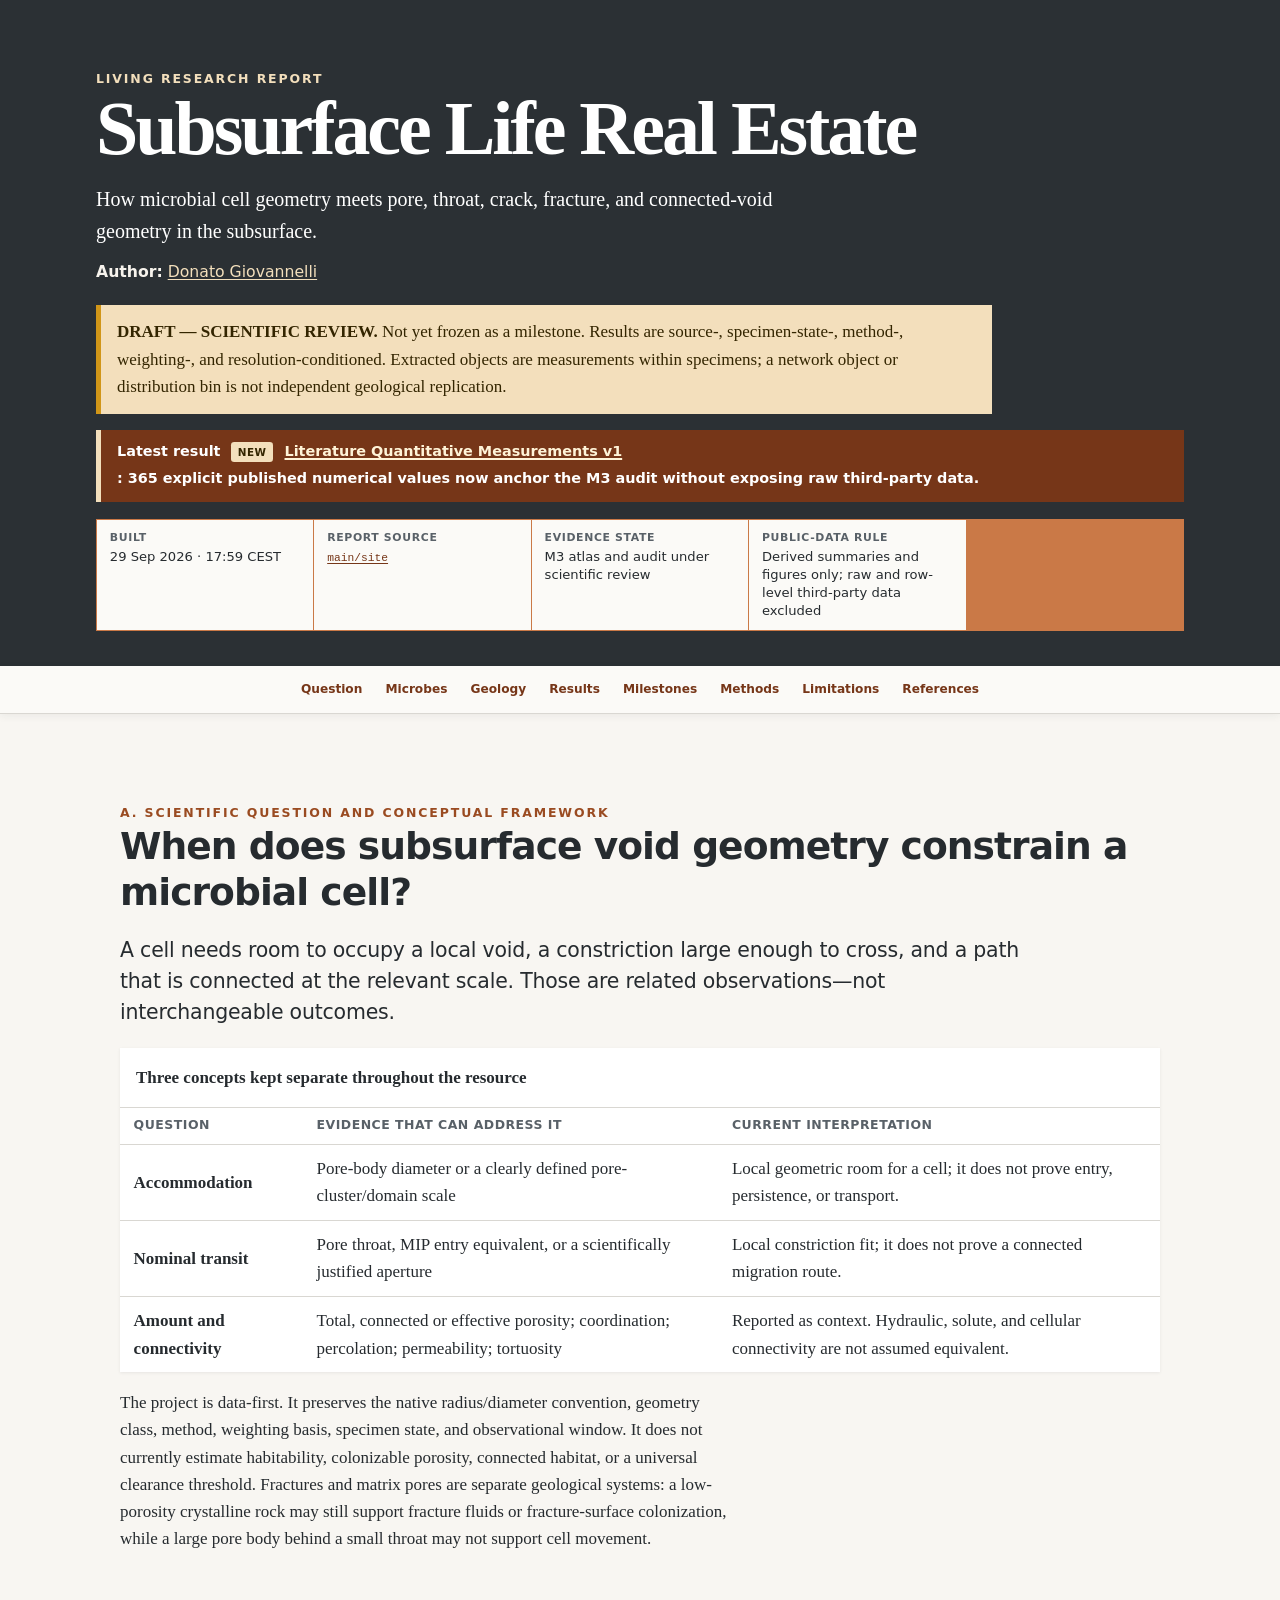
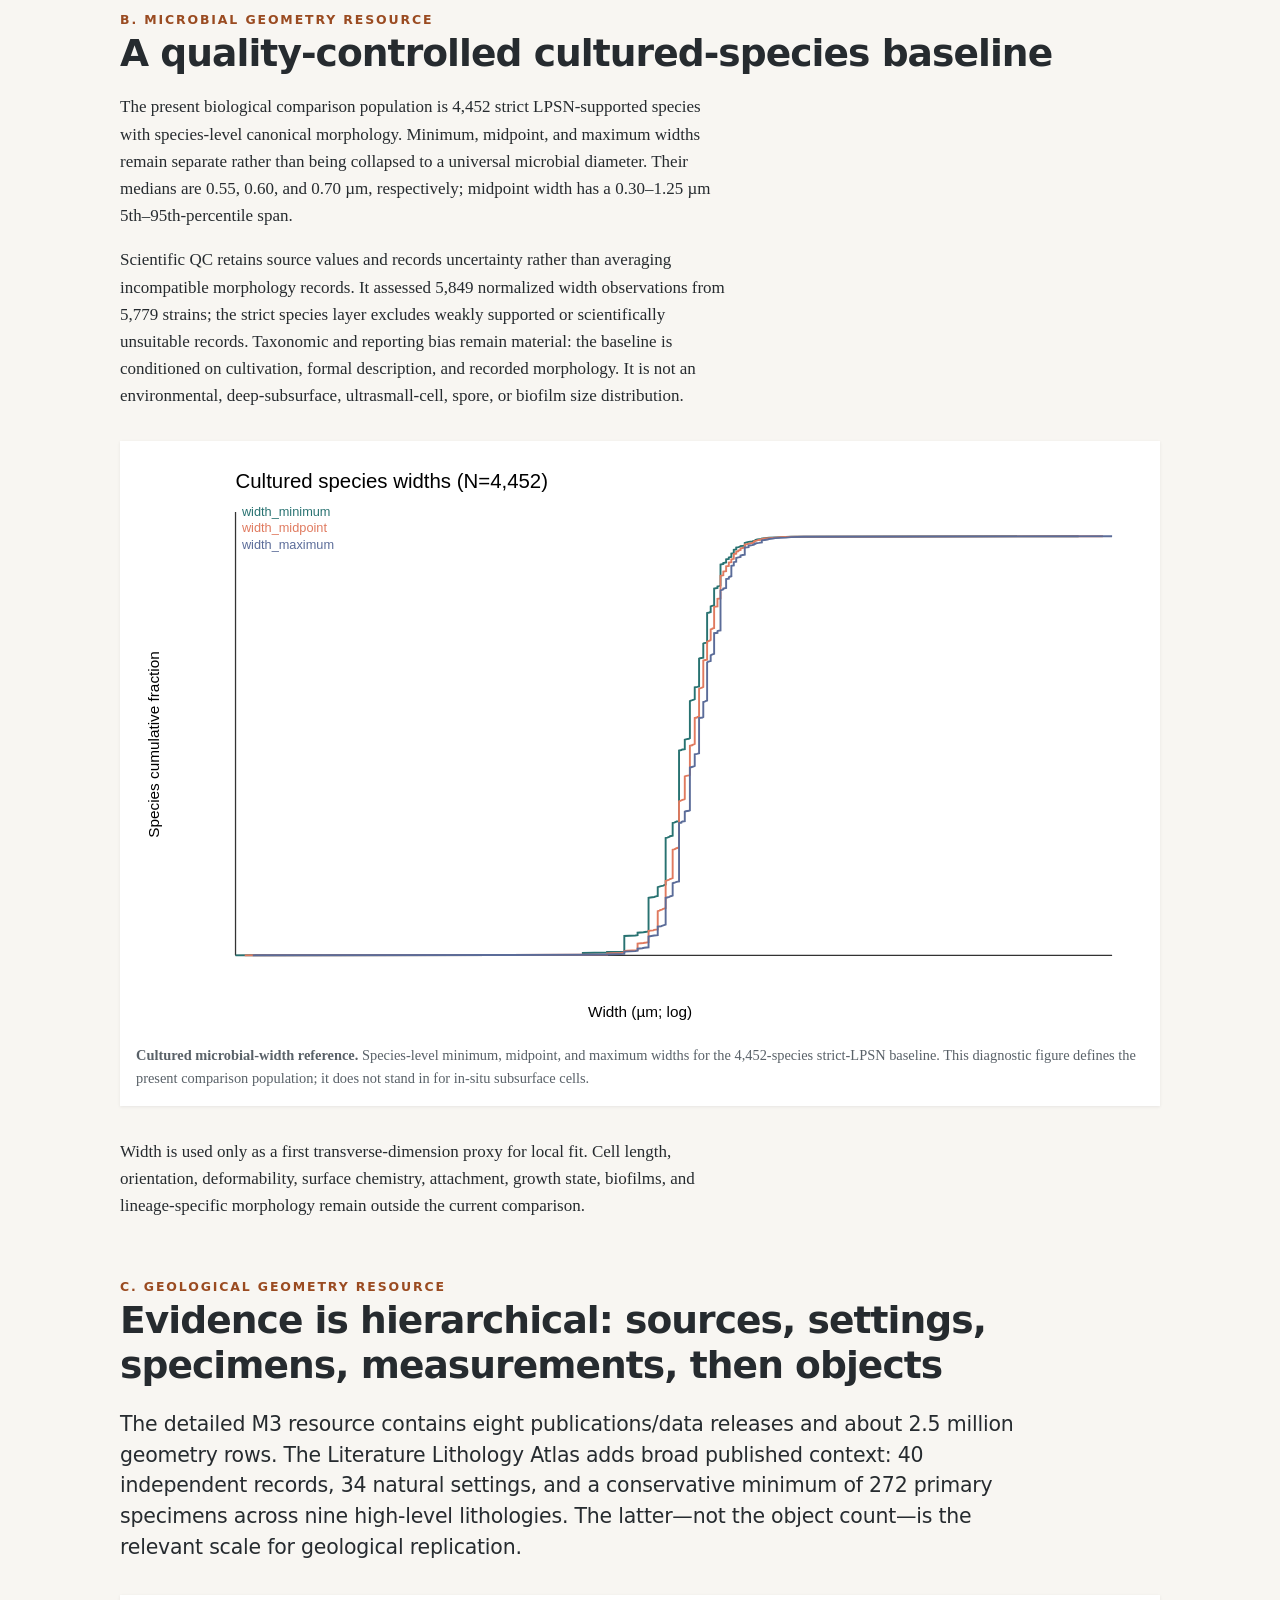
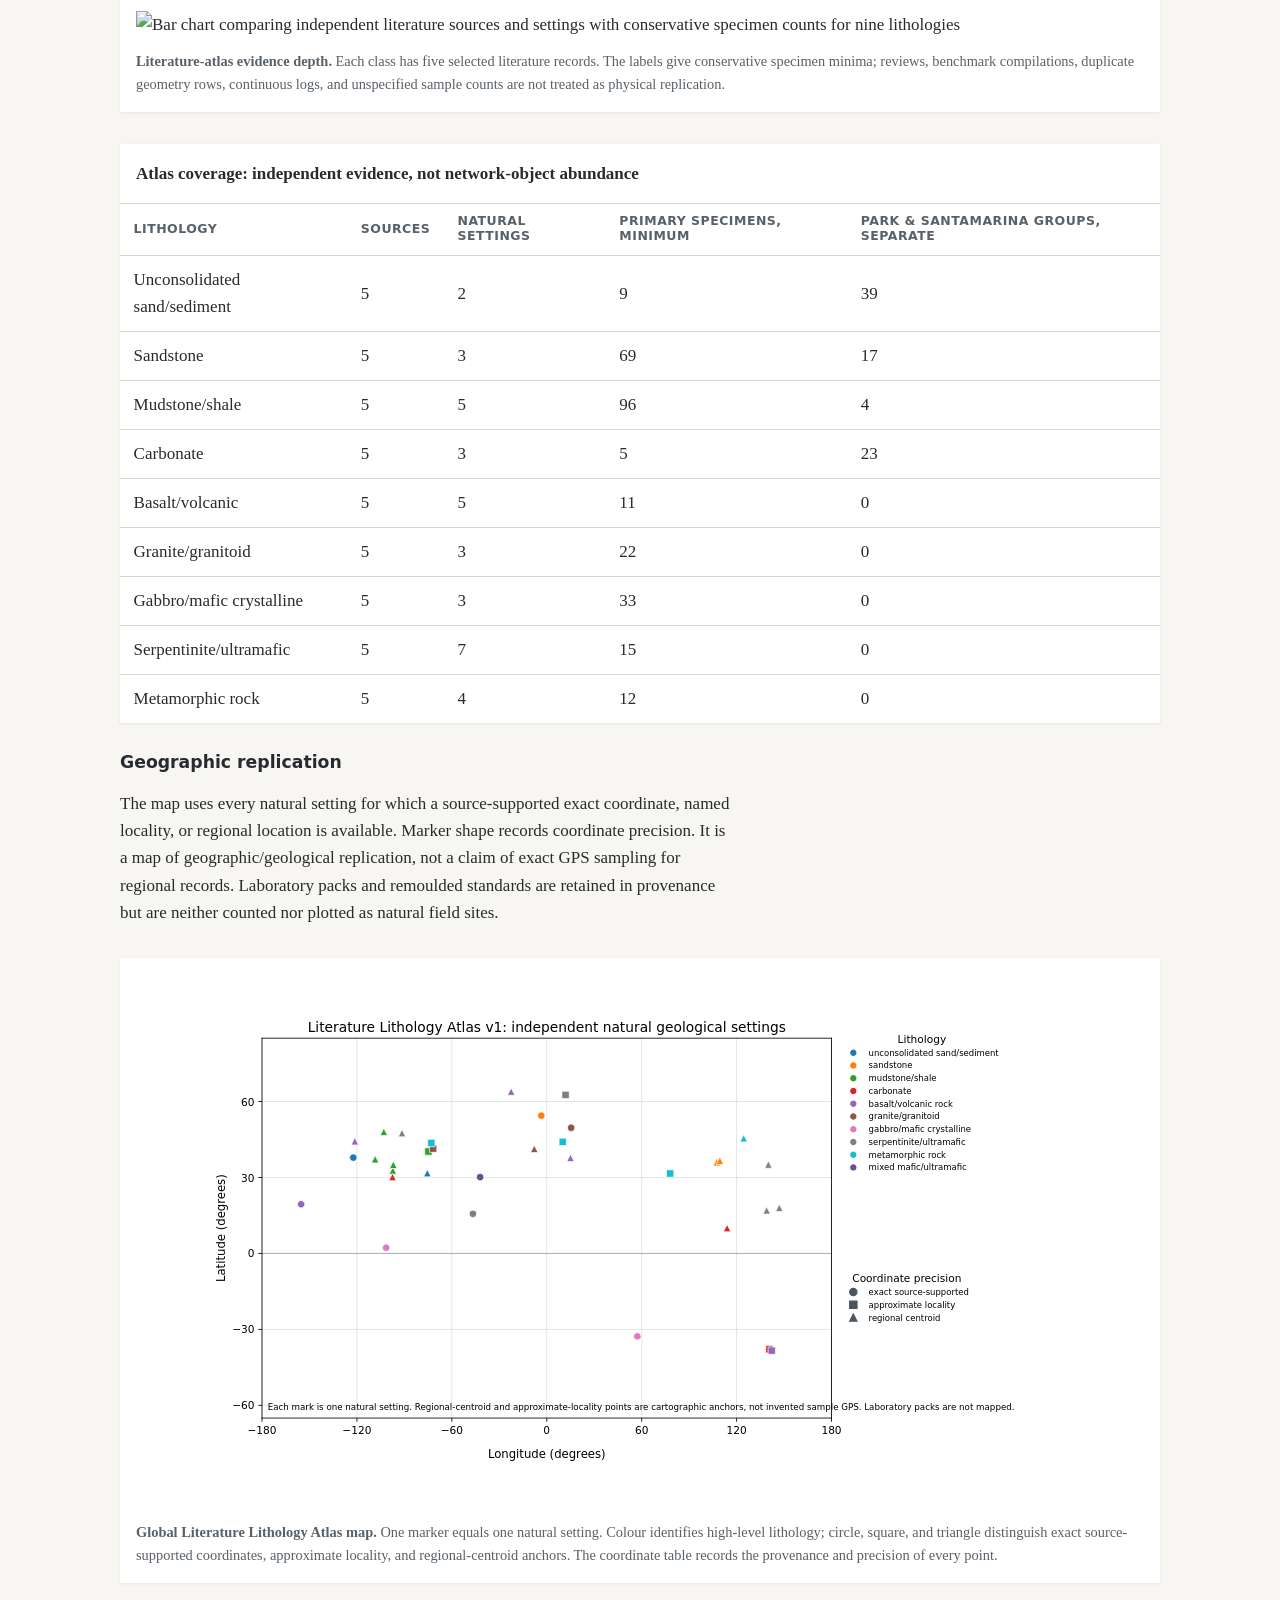
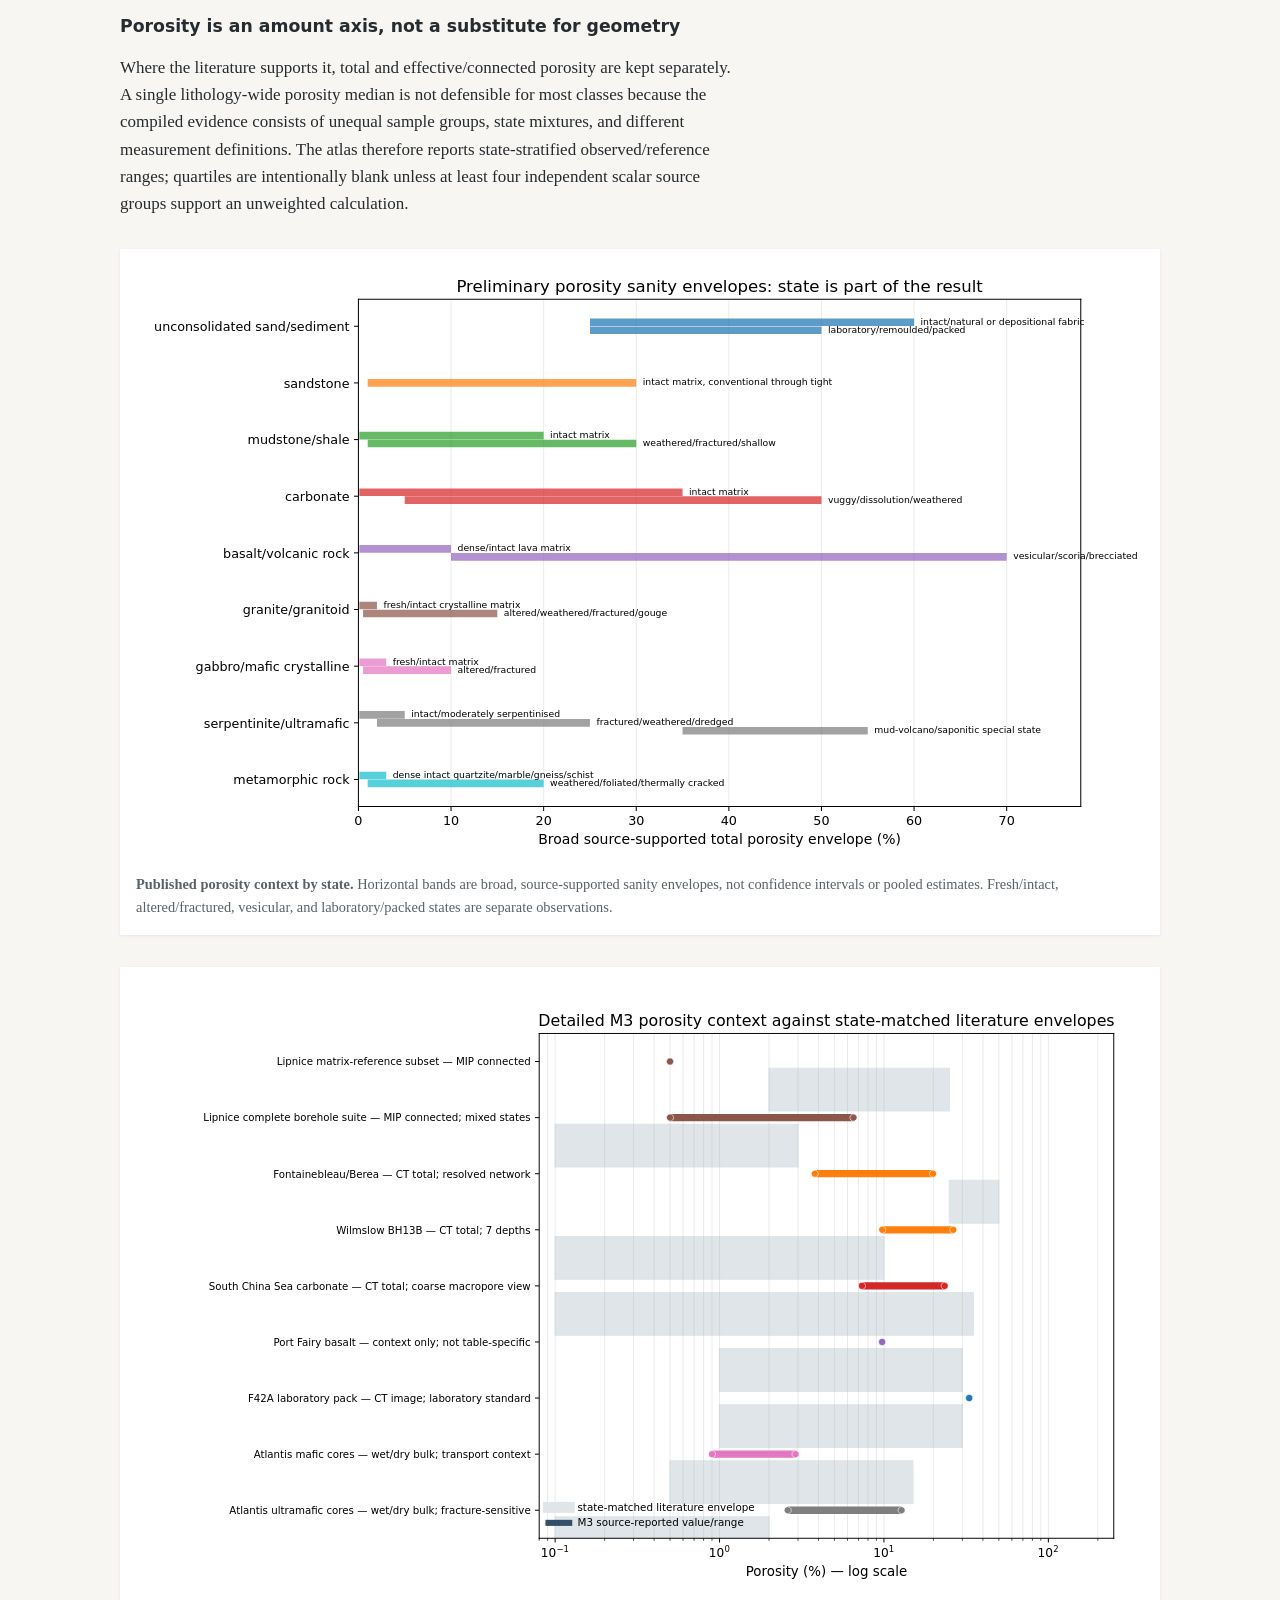
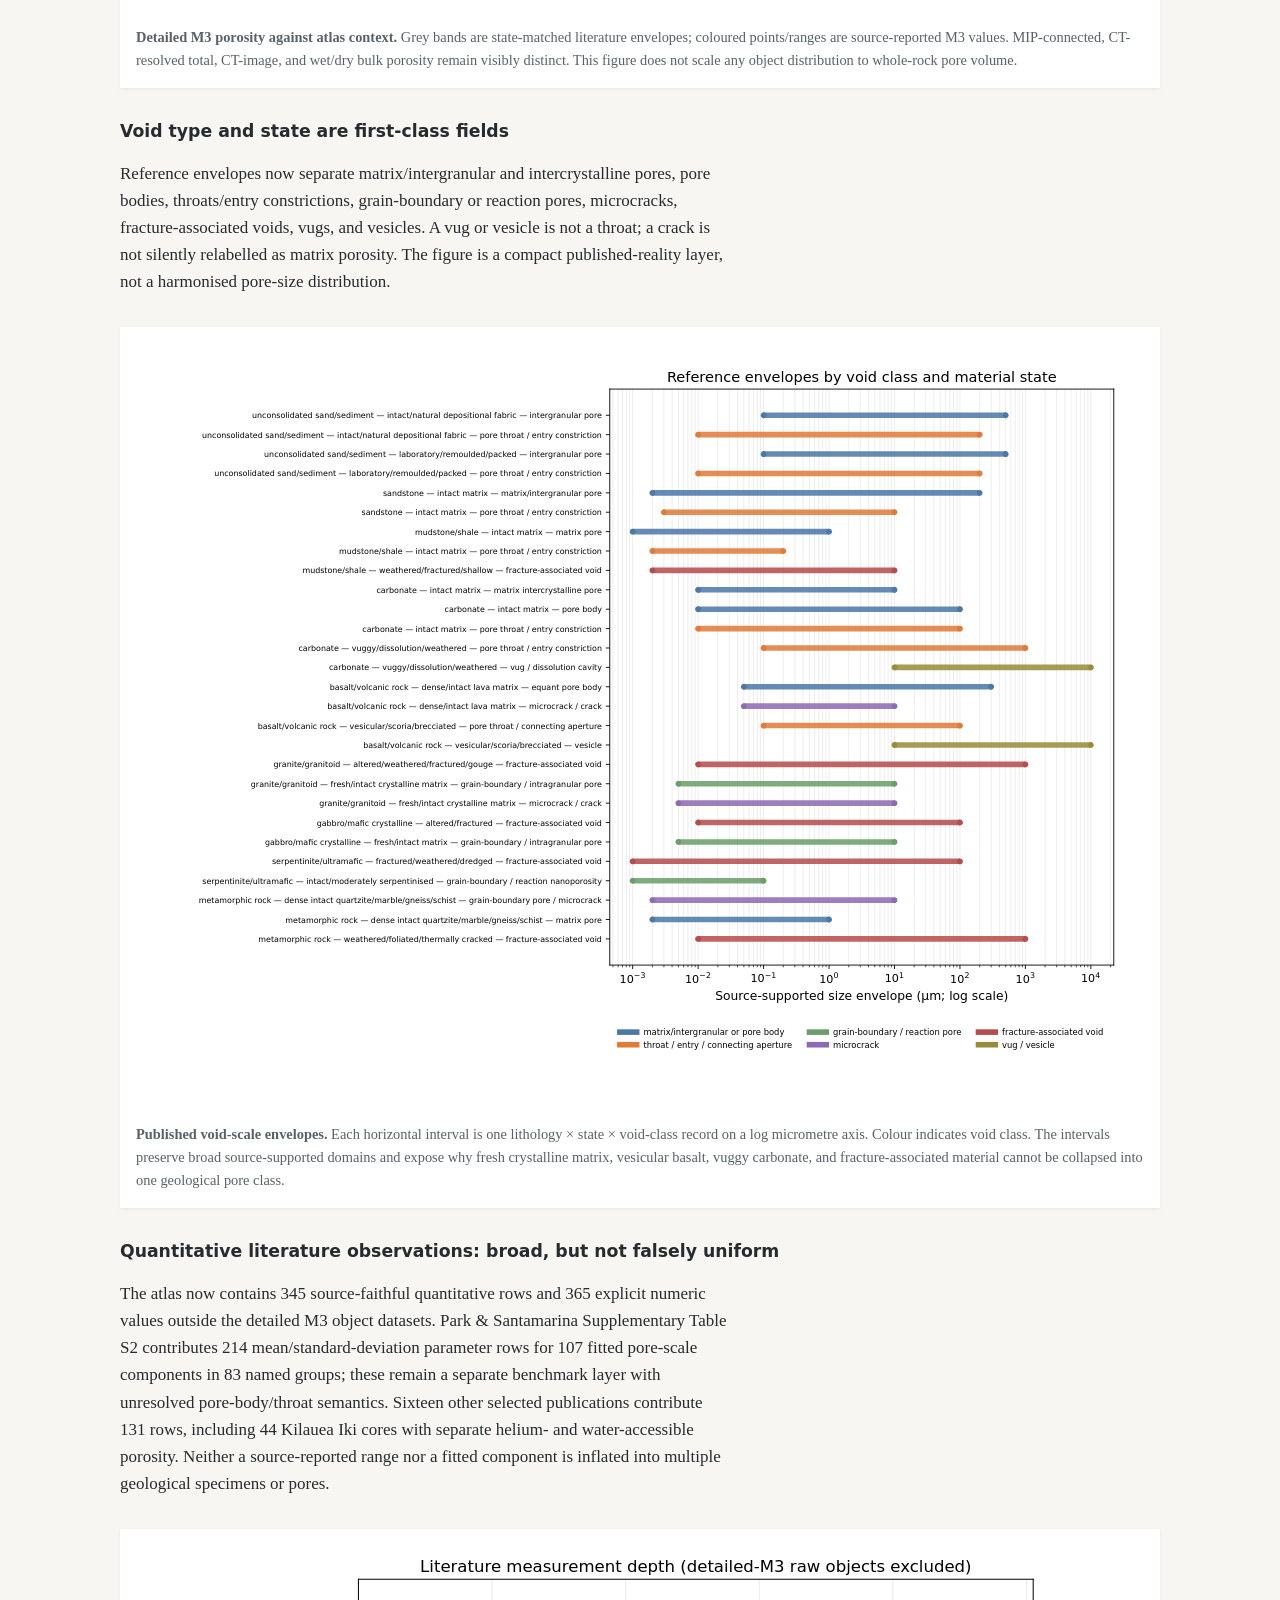
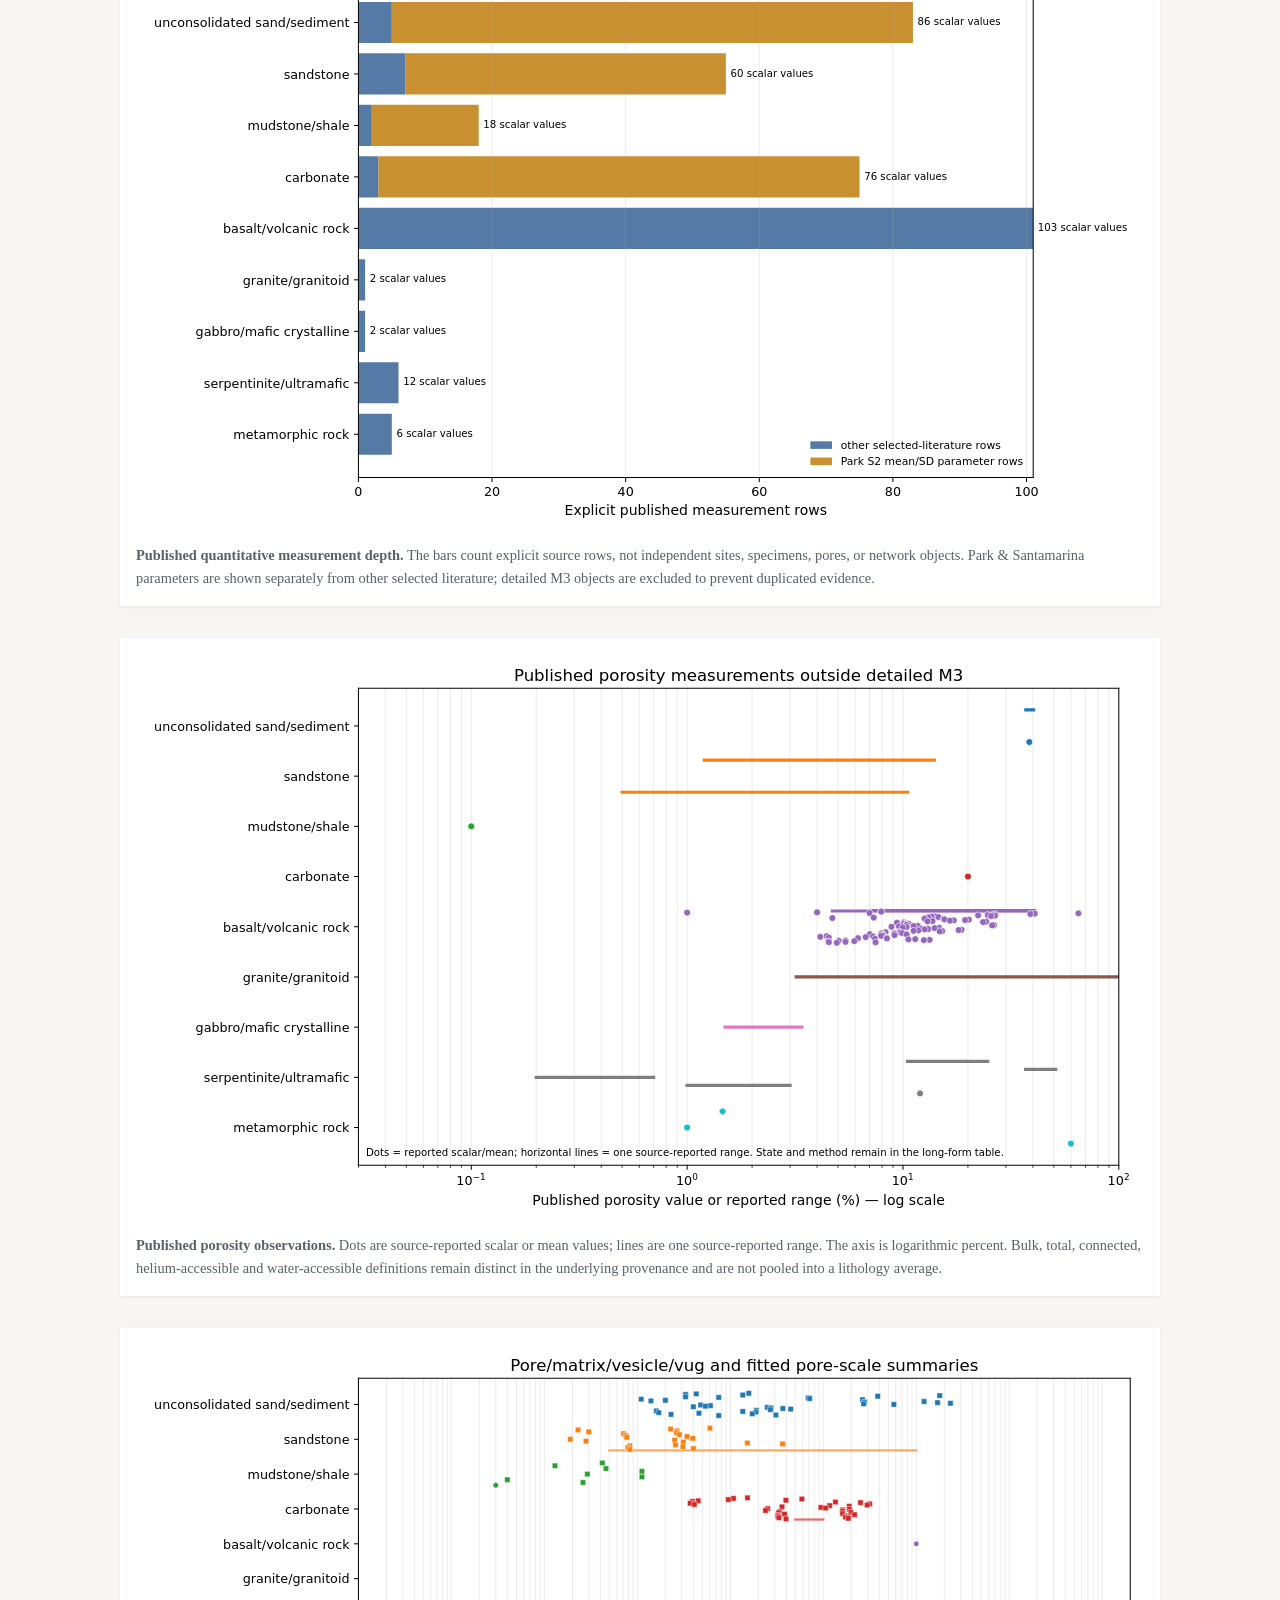
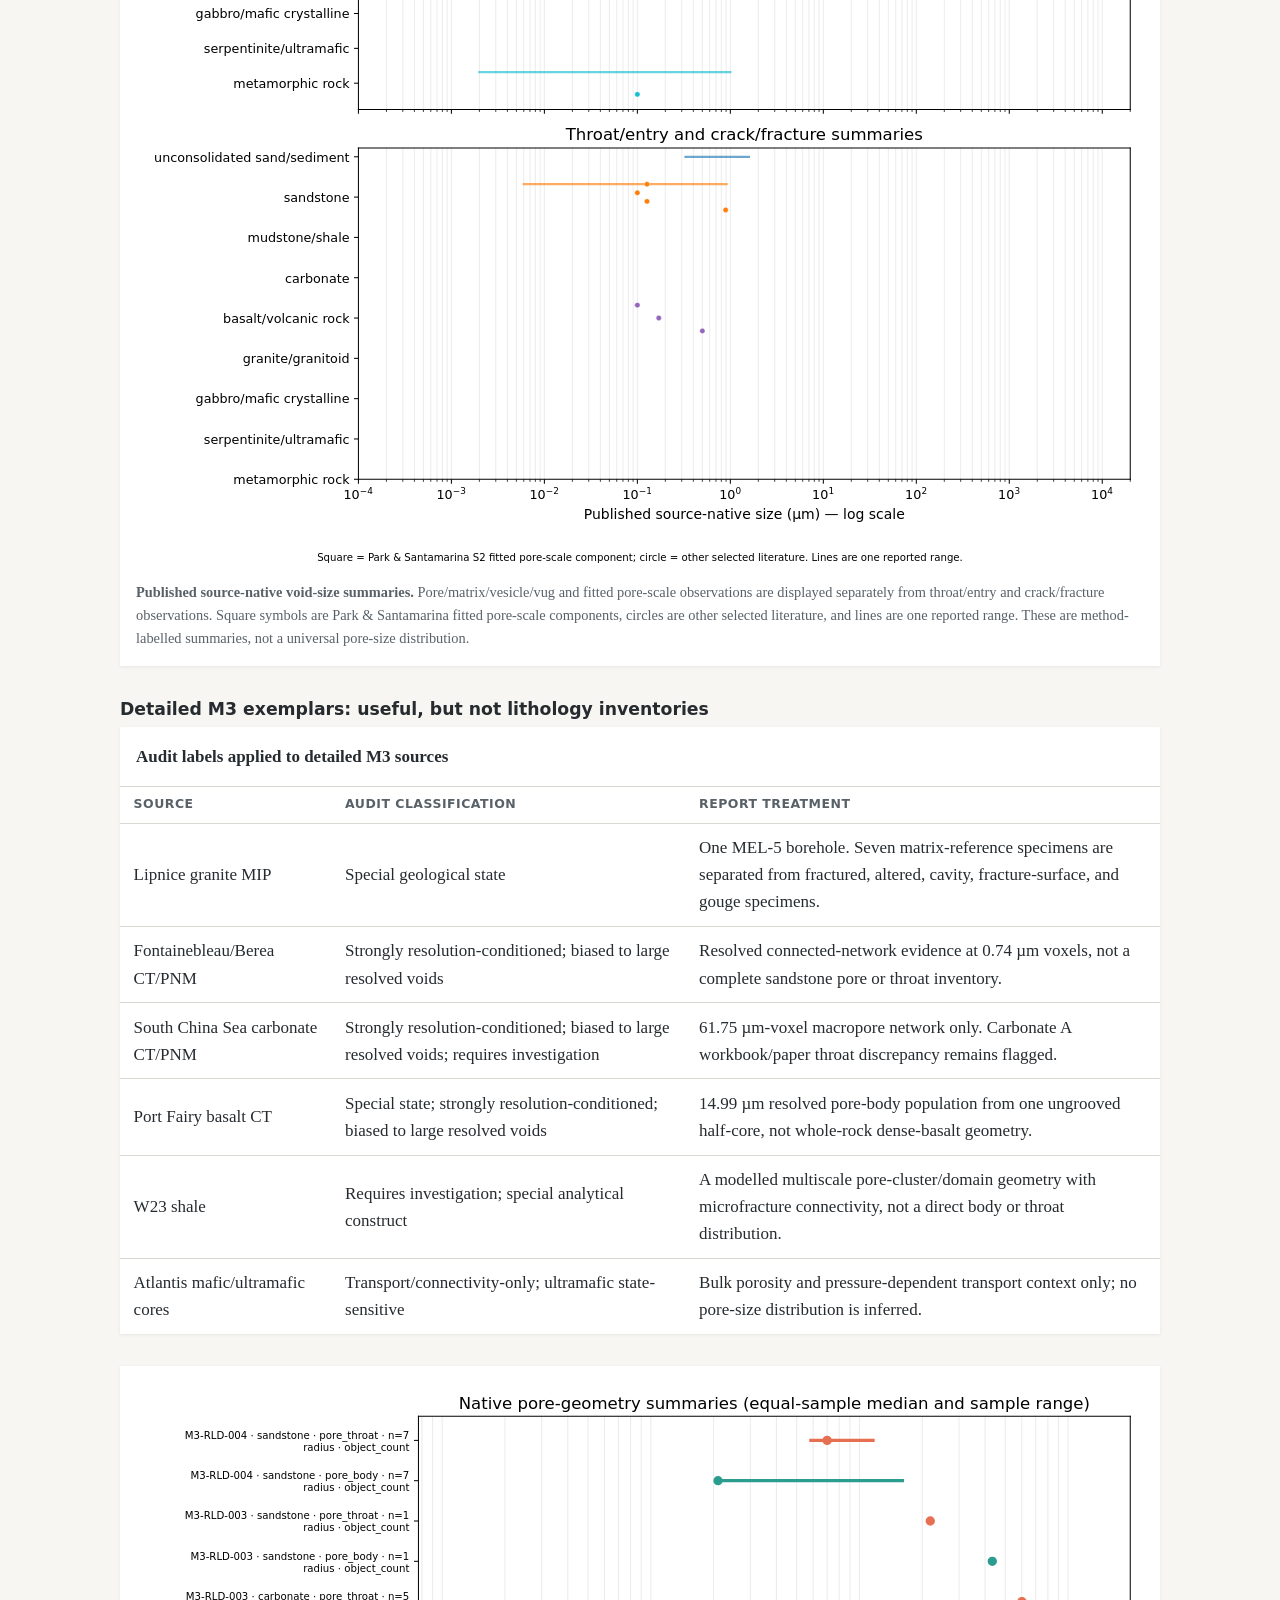
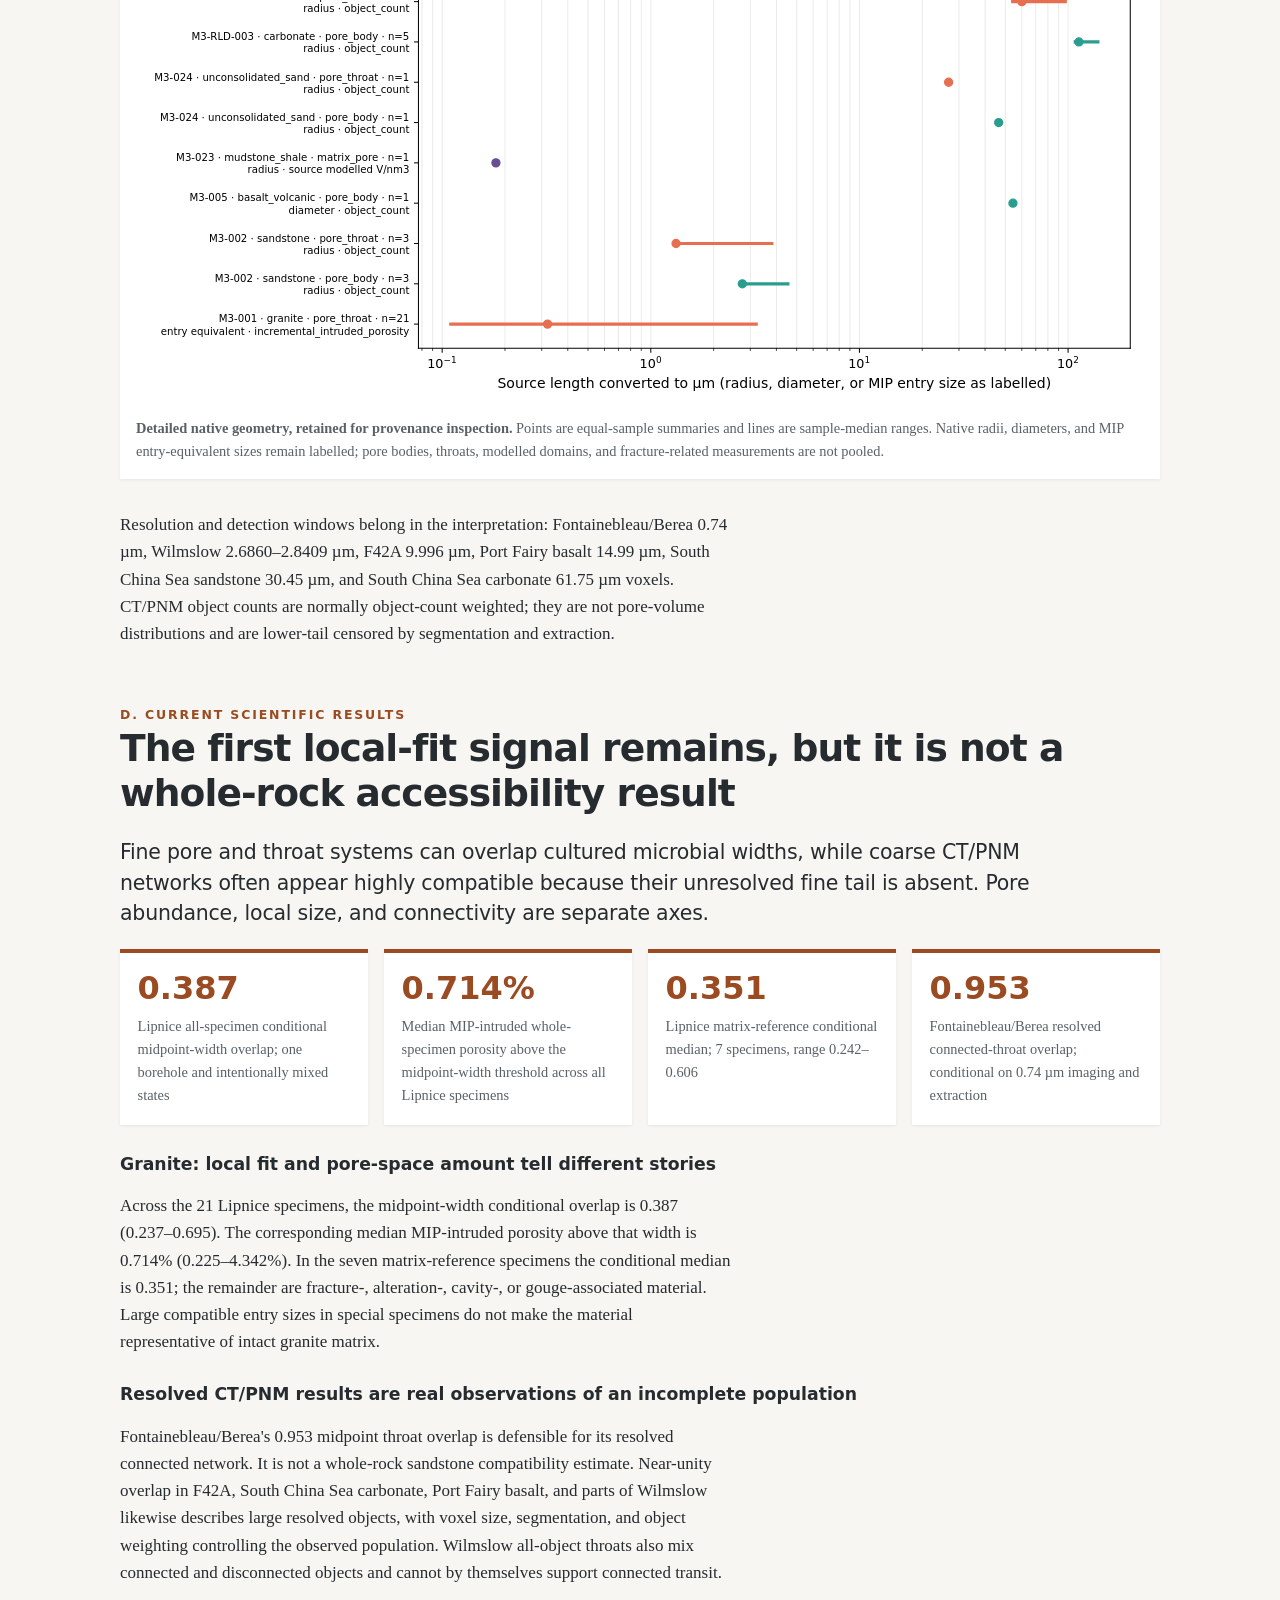
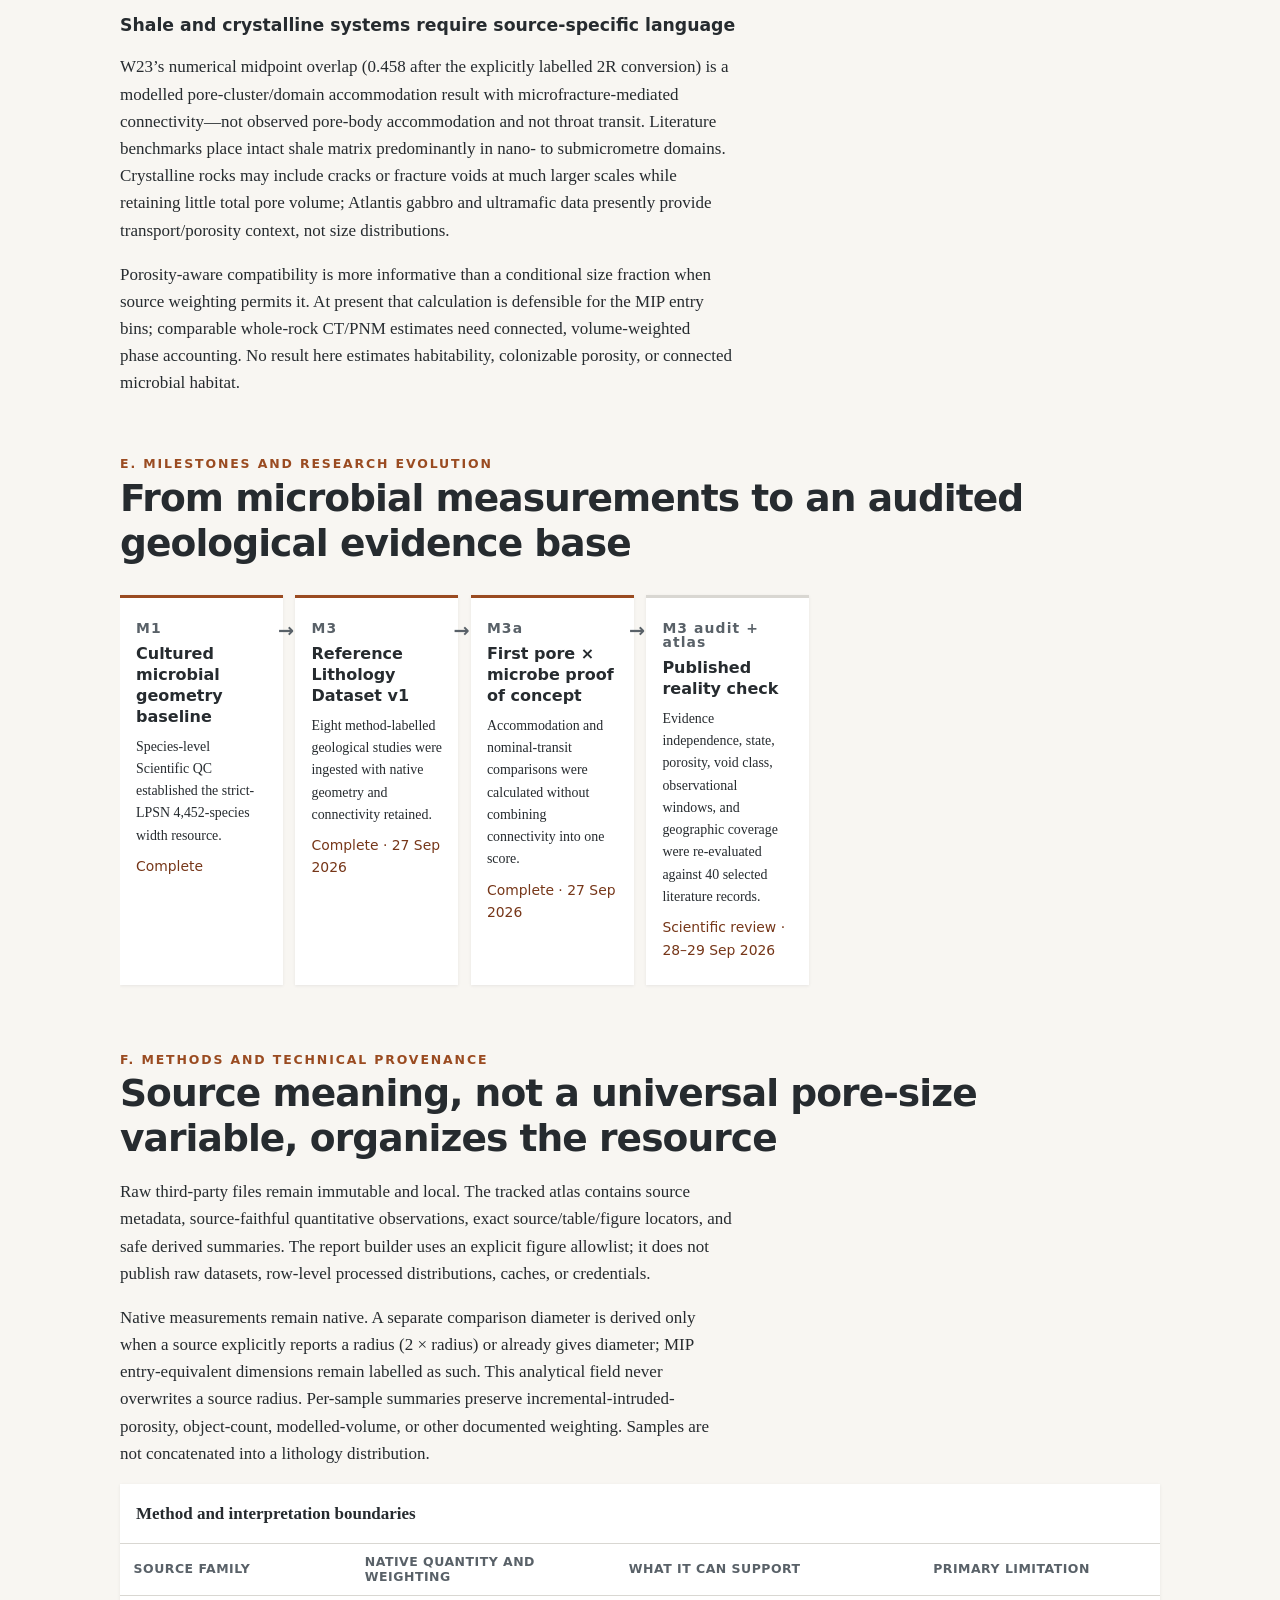
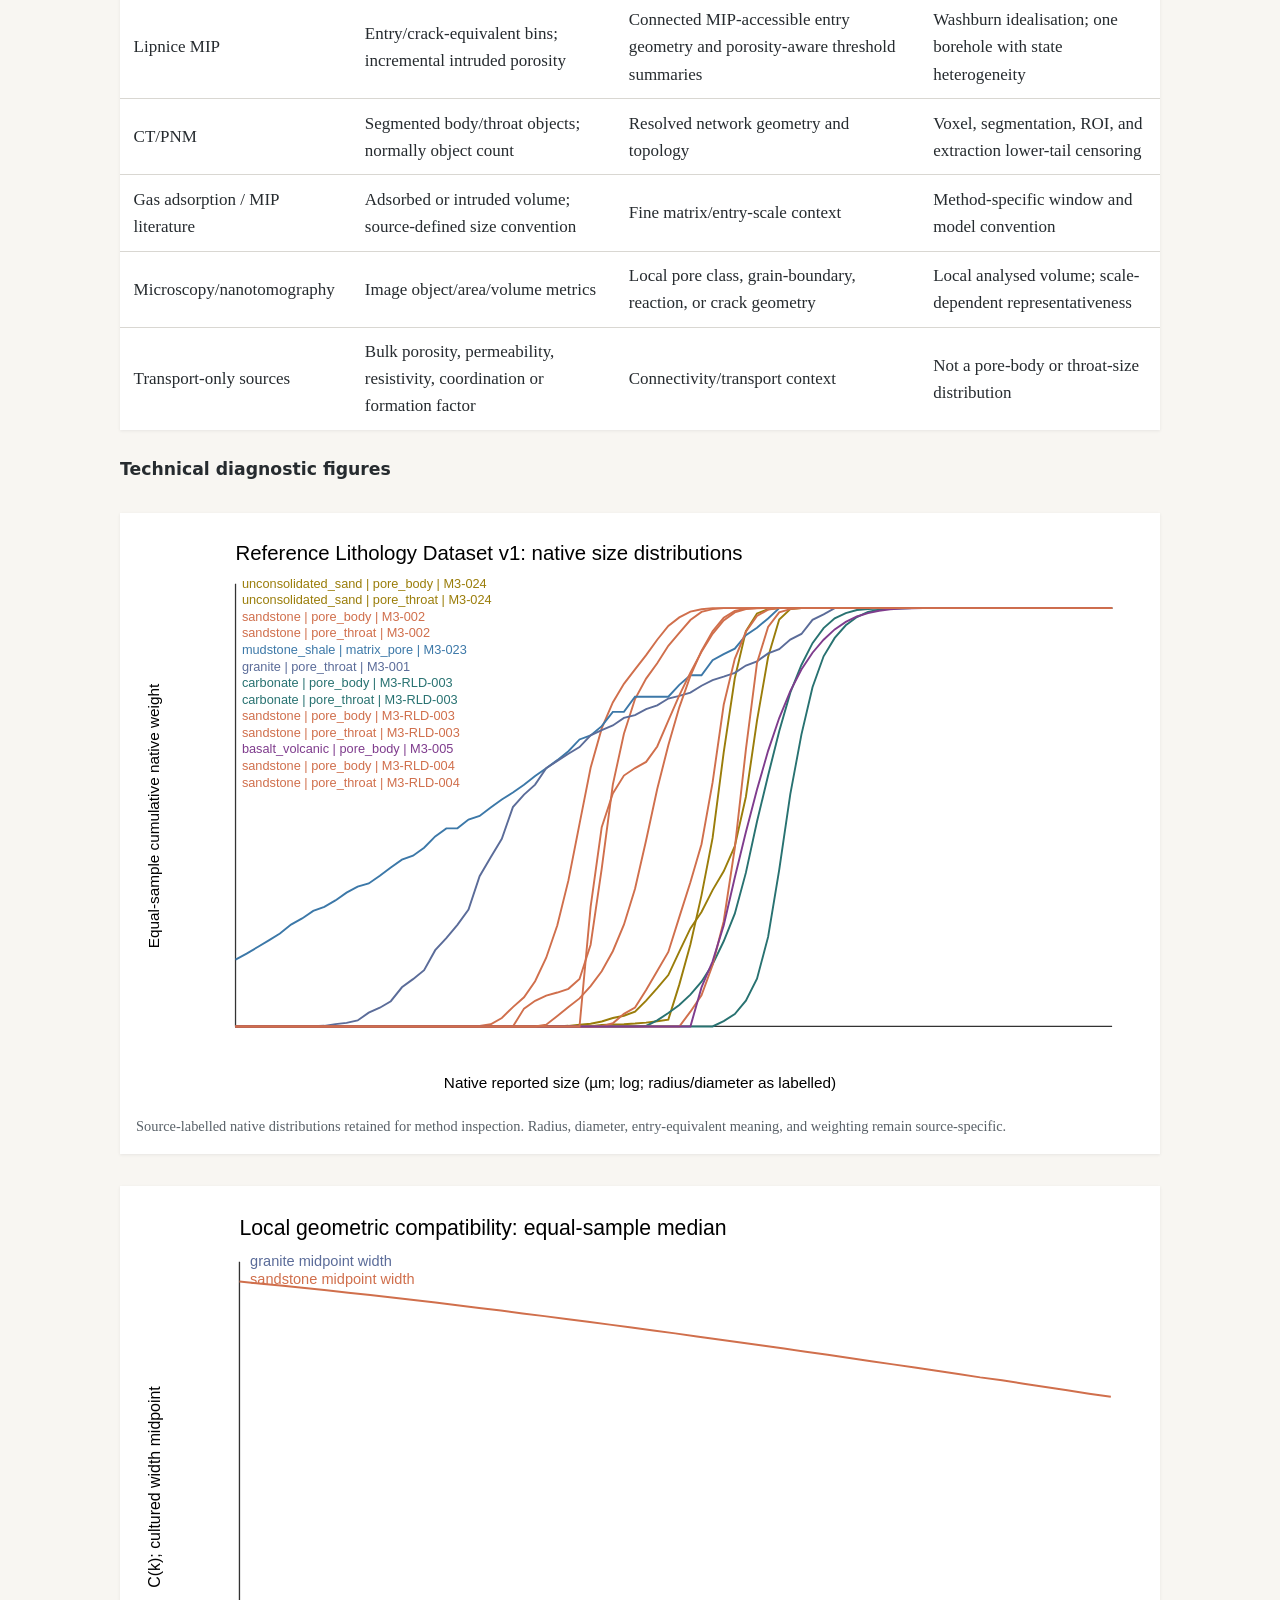
==== commit 23d95d26: "Draft review: expand literature measurements atlas" ====
--- a/index.html
+++ b/index.html
@@ -11,74 +11,155 @@
   <header class="hero" id="top">
     <p class="eyebrow">Living research report</p>
     <h1>Subsurface Life Real Estate</h1>
-    <p class="subtitle">Microbial cell geometry × pore and fracture geometry × subsurface life.</p>
+    <p class="subtitle">How microbial cell geometry meets pore, throat, crack, fracture, and connected-void geometry in the subsurface.</p>
     <p class="authors"><strong>Author:</strong> <a href="https://github.com/dgiovannelli">Donato Giovannelli</a></p>
-    <p class="notice"><strong>Living evidence report.</strong> Results are source- and method-conditioned; they will evolve as new independently reviewable evidence is added.</p>
-    <div class="latest-result"><strong>Latest result <span class="new-marker">NEW</span></strong><a href="#pore-microbe-results">Pore × microbe proof of concept</a>: local accommodation and nominal transit are now compared directly, without treating either as accessibility or habitability.</div>
+    <p class="notice"><strong>DRAFT — SCIENTIFIC REVIEW.</strong> Not yet frozen as a milestone. Results are source-, specimen-state-, method-, weighting-, and resolution-conditioned. Extracted objects are measurements within specimens; a network object or distribution bin is not independent geological replication.</p>
+    <div class="latest-result"><strong>Latest result <span class="new-marker">NEW</span></strong><a href="#geology">Literature Quantitative Measurements v1</a>: 365 explicit published numerical values now anchor the M3 audit without exposing raw third-party data.</div>
     <dl class="report-meta" aria-label="Report metadata">
-      <div><dt>Deployed</dt><dd>27 Sep 2026 · 21:52 CEST</dd></div>
+      <div><dt>Built</dt><dd>29 Sep 2026 · 17:59 CEST</dd></div>
       <div><dt>Report source</dt><dd><a href="https://github.com/giovannellilab/Subsurface_life_real_estate/tree/main/site"><code>main/site</code></a></dd></div>
-      <div><dt>Deployment branch</dt><dd><a href="https://github.com/giovannellilab/Subsurface_life_real_estate/tree/gh-pages"><code>gh-pages</code></a></dd></div>
-      <div><dt>Current milestone</dt><dd>M3 Reference Lithology Dataset v1 + proof of concept</dd></div>
+      <div><dt>Evidence state</dt><dd>M3 atlas and audit under scientific review</dd></div>
+      <div><dt>Public-data rule</dt><dd>Derived summaries and figures only; raw and row-level third-party data excluded</dd></div>
     </dl>
   </header>
 
   <nav class="scientific-nav desktop-nav" aria-label="Scientific report sections">
-    <a href="#results">Scientific results</a><a href="#milestones">Milestones &amp; log</a><a href="#methods">Methods &amp; provenance</a><a href="#framework">Framework &amp; next questions</a>
+    <a href="#question">Question</a><a href="#microbes">Microbes</a><a href="#geology">Geology</a><a href="#results">Results</a><a href="#milestones">Milestones</a><a href="#methods">Methods</a><a href="#limitations">Limitations</a><a href="#references">References</a>
   </nav>
-  <details class="mobile-nav"><summary aria-label="Open report navigation"><span class="hamburger" aria-hidden="true"><span></span><span></span><span></span></span><span class="sr-only">Open report navigation</span></summary><nav aria-label="Scientific report sections"><a href="#results">Scientific results</a><a href="#milestones">Milestones &amp; log</a><a href="#methods">Methods &amp; provenance</a><a href="#framework">Framework &amp; next questions</a></nav></details>
+  <details class="mobile-nav"><summary aria-label="Open report navigation"><span class="hamburger" aria-hidden="true"><span></span><span></span><span></span></span><span class="sr-only">Open report navigation</span></summary><nav aria-label="Scientific report sections"><a href="#question">Question</a><a href="#microbes">Microbes</a><a href="#geology">Geology</a><a href="#results">Results</a><a href="#milestones">Milestones</a><a href="#methods">Methods</a><a href="#limitations">Limitations</a><a href="#references">References</a></nav></details>
 
   <main>
+    <section id="question" aria-labelledby="question-heading">
+      <p class="section-label">A. Scientific question and conceptual framework</p>
+      <h2 id="question-heading">When does subsurface void geometry constrain a microbial cell?</h2>
+      <p class="lead">A cell needs room to occupy a local void, a constriction large enough to cross, and a path that is connected at the relevant scale. Those are related observations—not interchangeable outcomes.</p>
+      <div class="table-wrap"><table><caption>Three concepts kept separate throughout the resource</caption><thead><tr><th>Question</th><th>Evidence that can address it</th><th>Current interpretation</th></tr></thead><tbody>
+        <tr><td><strong>Accommodation</strong></td><td>Pore-body diameter or a clearly defined pore-cluster/domain scale</td><td>Local geometric room for a cell; it does not prove entry, persistence, or transport.</td></tr>
+        <tr><td><strong>Nominal transit</strong></td><td>Pore throat, MIP entry equivalent, or a scientifically justified aperture</td><td>Local constriction fit; it does not prove a connected migration route.</td></tr>
+        <tr><td><strong>Amount and connectivity</strong></td><td>Total, connected or effective porosity; coordination; percolation; permeability; tortuosity</td><td>Reported as context. Hydraulic, solute, and cellular connectivity are not assumed equivalent.</td></tr>
+      </tbody></table></div>
+      <p>The project is data-first. It preserves the native radius/diameter convention, geometry class, method, weighting basis, specimen state, and observational window. It does not currently estimate habitability, colonizable porosity, connected habitat, or a universal clearance threshold. Fractures and matrix pores are separate geological systems: a low-porosity crystalline rock may still support fracture fluids or fracture-surface colonization, while a large pore body behind a small throat may not support cell movement.</p>
+    </section>
+
+    <section id="microbes" aria-labelledby="microbes-heading">
+      <p class="section-label">B. Microbial geometry resource</p>
+      <h2 id="microbes-heading">A quality-controlled cultured-species baseline</h2>
+      <p>The present biological comparison population is 4,452 strict LPSN-supported species with species-level canonical morphology. Minimum, midpoint, and maximum widths remain separate rather than being collapsed to a universal microbial diameter. Their medians are 0.55, 0.60, and 0.70 µm, respectively; midpoint width has a 0.30–1.25 µm 5th–95th-percentile span.</p>
+      <p>Scientific QC retains source values and records uncertainty rather than averaging incompatible morphology records. It assessed 5,849 normalized width observations from 5,779 strains; the strict species layer excludes weakly supported or scientifically unsuitable records. Taxonomic and reporting bias remain material: the baseline is conditioned on cultivation, formal description, and recorded morphology. It is not an environmental, deep-subsurface, ultrasmall-cell, spore, or biofilm size distribution.</p>
+      <figure><img src="assets/reference_microbial_width_ecdfs.svg" alt="Species-level empirical cumulative distributions for cultured microbial minimum midpoint and maximum width, in micrometres"><figcaption><strong>Cultured microbial-width reference.</strong> Species-level minimum, midpoint, and maximum widths for the 4,452-species strict-LPSN baseline. This diagnostic figure defines the present comparison population; it does not stand in for in-situ subsurface cells.</figcaption></figure>
+      <p>Width is used only as a first transverse-dimension proxy for local fit. Cell length, orientation, deformability, surface chemistry, attachment, growth state, biofilms, and lineage-specific morphology remain outside the current comparison.</p>
+    </section>
+
+    <section id="geology" aria-labelledby="geology-heading">
+      <p class="section-label">C. Geological geometry resource</p>
+      <h2 id="geology-heading">Evidence is hierarchical: sources, settings, specimens, measurements, then objects</h2>
+      <p class="lead">The detailed M3 resource contains eight publications/data releases and about 2.5 million geometry rows. The Literature Lithology Atlas adds broad published context: 40 independent records, 34 natural settings, and a conservative minimum of 272 primary specimens across nine high-level lithologies. The latter—not the object count—is the relevant scale for geological replication.</p>
+      <figure><img src="assets/literature_atlas_evidence_depth.svg" alt="Bar chart comparing independent literature sources and settings with conservative specimen counts for nine lithologies"><figcaption><strong>Literature-atlas evidence depth.</strong> Each class has five selected literature records. The labels give conservative specimen minima; reviews, benchmark compilations, duplicate geometry rows, continuous logs, and unspecified sample counts are not treated as physical replication.</figcaption></figure>
+      <div class="table-wrap"><table><caption>Atlas coverage: independent evidence, not network-object abundance</caption><thead><tr><th>Lithology</th><th>Sources</th><th>Natural settings</th><th>Primary specimens, minimum</th><th>Park &amp; Santamarina groups, separate</th></tr></thead><tbody>
+        <tr><td>Unconsolidated sand/sediment</td><td>5</td><td>2</td><td>9</td><td>39</td></tr><tr><td>Sandstone</td><td>5</td><td>3</td><td>69</td><td>17</td></tr><tr><td>Mudstone/shale</td><td>5</td><td>5</td><td>96</td><td>4</td></tr><tr><td>Carbonate</td><td>5</td><td>3</td><td>5</td><td>23</td></tr><tr><td>Basalt/volcanic</td><td>5</td><td>5</td><td>11</td><td>0</td></tr><tr><td>Granite/granitoid</td><td>5</td><td>3</td><td>22</td><td>0</td></tr><tr><td>Gabbro/mafic crystalline</td><td>5</td><td>3</td><td>33</td><td>0</td></tr><tr><td>Serpentinite/ultramafic</td><td>5</td><td>7</td><td>15</td><td>0</td></tr><tr><td>Metamorphic rock</td><td>5</td><td>4</td><td>12</td><td>0</td></tr>
+      </tbody></table></div>
+
+      <h3>Geographic replication</h3>
+      <p>The map uses every natural setting for which a source-supported exact coordinate, named locality, or regional location is available. Marker shape records coordinate precision. It is a map of geographic/geological replication, not a claim of exact GPS sampling for regional records. Laboratory packs and remoulded standards are retained in provenance but are neither counted nor plotted as natural field sites.</p>
+      <figure><img src="assets/literature_atlas_global_map.svg" alt="Global map of 34 source-supported natural settings colored by lithology and marked by exact, approximate locality, or regional coordinate precision"><figcaption><strong>Global Literature Lithology Atlas map.</strong> One marker equals one natural setting. Colour identifies high-level lithology; circle, square, and triangle distinguish exact source-supported coordinates, approximate locality, and regional-centroid anchors. The coordinate table records the provenance and precision of every point.</figcaption></figure>
+
+      <h3>Porosity is an amount axis, not a substitute for geometry</h3>
+      <p>Where the literature supports it, total and effective/connected porosity are kept separately. A single lithology-wide porosity median is not defensible for most classes because the compiled evidence consists of unequal sample groups, state mixtures, and different measurement definitions. The atlas therefore reports state-stratified observed/reference ranges; quartiles are intentionally blank unless at least four independent scalar source groups support an unweighted calculation.</p>
+      <figure><img src="assets/literature_porosity_envelopes.svg" alt="State-stratified published total porosity envelopes for nine lithologies"><figcaption><strong>Published porosity context by state.</strong> Horizontal bands are broad, source-supported sanity envelopes, not confidence intervals or pooled estimates. Fresh/intact, altered/fractured, vesicular, and laboratory/packed states are separate observations.</figcaption></figure>
+      <figure><img src="assets/m3_porosity_against_literature_envelopes.svg" alt="Detailed M3 source porosity values and ranges overlaid on state-matched published literature envelopes"><figcaption><strong>Detailed M3 porosity against atlas context.</strong> Grey bands are state-matched literature envelopes; coloured points/ranges are source-reported M3 values. MIP-connected, CT-resolved total, CT-image, and wet/dry bulk porosity remain visibly distinct. This figure does not scale any object distribution to whole-rock pore volume.</figcaption></figure>
+
+      <h3>Void type and state are first-class fields</h3>
+      <p>Reference envelopes now separate matrix/intergranular and intercrystalline pores, pore bodies, throats/entry constrictions, grain-boundary or reaction pores, microcracks, fracture-associated voids, vugs, and vesicles. A vug or vesicle is not a throat; a crack is not silently relabelled as matrix porosity. The figure is a compact published-reality layer, not a harmonised pore-size distribution.</p>
+      <figure><img src="assets/literature_void_class_envelopes.svg" alt="Log-scale published size envelopes separated by lithology, material state and void class"><figcaption><strong>Published void-scale envelopes.</strong> Each horizontal interval is one lithology × state × void-class record on a log micrometre axis. Colour indicates void class. The intervals preserve broad source-supported domains and expose why fresh crystalline matrix, vesicular basalt, vuggy carbonate, and fracture-associated material cannot be collapsed into one geological pore class.</figcaption></figure>
+
+      <h3>Quantitative literature observations: broad, but not falsely uniform</h3>
+      <p>The atlas now contains 345 source-faithful quantitative rows and 365 explicit numeric values outside the detailed M3 object datasets. Park &amp; Santamarina Supplementary Table S2 contributes 214 mean/standard-deviation parameter rows for 107 fitted pore-scale components in 83 named groups; these remain a separate benchmark layer with unresolved pore-body/throat semantics. Sixteen other selected publications contribute 131 rows, including 44 Kilauea Iki cores with separate helium- and water-accessible porosity. Neither a source-reported range nor a fitted component is inflated into multiple geological specimens or pores.</p>
+      <figure><img src="assets/literature_quantitative_measurement_depth.svg" alt="Bar chart of explicit published quantitative measurement rows across lithologies, split between Park and Santamarina fitted parameters and other selected literature"><figcaption><strong>Published quantitative measurement depth.</strong> The bars count explicit source rows, not independent sites, specimens, pores, or network objects. Park &amp; Santamarina parameters are shown separately from other selected literature; detailed M3 objects are excluded to prevent duplicated evidence.</figcaption></figure>
+      <figure><img src="assets/literature_published_porosity.svg" alt="Log-scale chart of published scalar porosity values and reported porosity ranges grouped by lithology"><figcaption><strong>Published porosity observations.</strong> Dots are source-reported scalar or mean values; lines are one source-reported range. The axis is logarithmic percent. Bulk, total, connected, helium-accessible and water-accessible definitions remain distinct in the underlying provenance and are not pooled into a lithology average.</figcaption></figure>
+      <figure><img src="assets/literature_published_void_sizes.svg" alt="Two log-scale charts of published source-native void size summaries separated into pore, matrix, vesicle, vug and fitted pore-scale records versus throat, entry and crack records"><figcaption><strong>Published source-native void-size summaries.</strong> Pore/matrix/vesicle/vug and fitted pore-scale observations are displayed separately from throat/entry and crack/fracture observations. Square symbols are Park &amp; Santamarina fitted pore-scale components, circles are other selected literature, and lines are one reported range. These are method-labelled summaries, not a universal pore-size distribution.</figcaption></figure>
+
+      <h3>Detailed M3 exemplars: useful, but not lithology inventories</h3>
+      <div class="table-wrap"><table><caption>Audit labels applied to detailed M3 sources</caption><thead><tr><th>Source</th><th>Audit classification</th><th>Report treatment</th></tr></thead><tbody>
+        <tr><td>Lipnice granite MIP</td><td>Special geological state</td><td>One MEL-5 borehole. Seven matrix-reference specimens are separated from fractured, altered, cavity, fracture-surface, and gouge specimens.</td></tr>
+        <tr><td>Fontainebleau/Berea CT/PNM</td><td>Strongly resolution-conditioned; biased to large resolved voids</td><td>Resolved connected-network evidence at 0.74 µm voxels, not a complete sandstone pore or throat inventory.</td></tr>
+        <tr><td>South China Sea carbonate CT/PNM</td><td>Strongly resolution-conditioned; biased to large resolved voids; requires investigation</td><td>61.75 µm-voxel macropore network only. Carbonate A workbook/paper throat discrepancy remains flagged.</td></tr>
+        <tr><td>Port Fairy basalt CT</td><td>Special state; strongly resolution-conditioned; biased to large resolved voids</td><td>14.99 µm resolved pore-body population from one ungrooved half-core, not whole-rock dense-basalt geometry.</td></tr>
+        <tr><td>W23 shale</td><td>Requires investigation; special analytical construct</td><td>A modelled multiscale pore-cluster/domain geometry with microfracture connectivity, not a direct body or throat distribution.</td></tr>
+        <tr><td>Atlantis mafic/ultramafic cores</td><td>Transport/connectivity-only; ultramafic state-sensitive</td><td>Bulk porosity and pressure-dependent transport context only; no pore-size distribution is inferred.</td></tr>
+      </tbody></table></div>
+      <figure><img src="assets/sample_geometry_summaries.svg" alt="Native source and geometry summaries showing sample medians and ranges on a log-scale micrometre axis"><figcaption><strong>Detailed native geometry, retained for provenance inspection.</strong> Points are equal-sample summaries and lines are sample-median ranges. Native radii, diameters, and MIP entry-equivalent sizes remain labelled; pore bodies, throats, modelled domains, and fracture-related measurements are not pooled.</figcaption></figure>
+      <p>Resolution and detection windows belong in the interpretation: Fontainebleau/Berea 0.74 µm, Wilmslow 2.6860–2.8409 µm, F42A 9.996 µm, Port Fairy basalt 14.99 µm, South China Sea sandstone 30.45 µm, and South China Sea carbonate 61.75 µm voxels. CT/PNM object counts are normally object-count weighted; they are not pore-volume distributions and are lower-tail censored by segmentation and extraction.</p>
+    </section>
+
     <section id="results" aria-labelledby="results-heading">
-      <p class="section-label">A. Scientific results</p><h2 id="results-heading">Where measured geological geometry meets cultured microbial width</h2>
-      <p class="lead">The current proof of concept identifies microbial-scale overlap in Lipnice granite MIP entry equivalents and the W23 modelled shale pore-cluster curve. Most currently available CT/PNM networks are larger than cultured microbial widths within their resolved observational windows.</p>
+      <p class="section-label">D. Current scientific results</p>
+      <h2 id="results-heading">The first local-fit signal remains, but it is not a whole-rock accessibility result</h2>
+      <p class="lead" id="audit-result">Fine pore and throat systems can overlap cultured microbial widths, while coarse CT/PNM networks often appear highly compatible because their unresolved fine tail is absent. Pore abundance, local size, and connectivity are separate axes.</p>
       <div class="metric-grid">
-        <article><strong>4,452</strong><span>strict LPSN-supported cultured species in the primary width distribution</span></article>
-        <article><strong>0.60 µm</strong><span>cultured species width-midpoint median; 5th–95th percentile 0.30–1.25 µm</span></article>
-        <article><strong>0.387</strong><span>Lipnice median nominal transit at midpoint width; 21 specimens, range 0.237–0.695</span></article>
-        <article><strong>0.458</strong><span>W23 modelled matrix-pore-cluster accommodation at midpoint width</span></article>
+        <article><strong>0.387</strong><span>Lipnice all-specimen conditional midpoint-width overlap; one borehole and intentionally mixed states</span></article>
+        <article><strong>0.714%</strong><span>Median MIP-intruded whole-specimen porosity above the midpoint-width threshold across all Lipnice specimens</span></article>
+        <article><strong>0.351</strong><span>Lipnice matrix-reference conditional median; 7 specimens, range 0.242–0.606</span></article>
+        <article><strong>0.953</strong><span>Fontainebleau/Berea resolved connected-throat overlap; conditional on 0.74 µm imaging and extraction</span></article>
       </div>
-      <h3 id="pore-microbe-results">Pore × microbe proof of concept</h3>
-      <p>For comparison only, an explicit geological comparison diameter is derived as <em>2 × radius</em> when a source explicitly reports a radius. Source diameters and Lipnice MIP entry/throat-equivalent dimensions are retained. The result separates <strong>accommodation</strong> in a pore body or modelled pore cluster from <strong>nominal transit</strong> through a throat or entry constriction. Connectivity and transport are reported separately.</p>
-      <figure><img src="assets/pore_microbe_size_distributions.svg" alt="Two-panel weighted log-size distributions comparing cultured microbial widths with accommodation and transit geological comparison diameters"><figcaption><strong>Headline size comparison.</strong> Within-source weighted log-size distributions. MIP remains intrusion-porosity weighted and PNM remains object weighted; lines are not pooled or cross-method ranked. Grey band and dashed line mark the cultured midpoint-width 5th–95th range and median.</figcaption></figure>
-      <p>Granite’s entry-equivalent distribution and W23’s modelled pore-cluster distribution visibly overlap the microbial-width domain. In contrast, the currently measured CT/PNM body and throat distributions mostly lie at larger reported diameters. That is a result about the reported measurement windows, not an estimate of whole-rock accessible space.</p>
-      <figure><img src="assets/pore_microbe_compatibility_landscape.svg" alt="Two-panel source-specific compatibility landscape for accommodation and nominal transit"><figcaption><strong>Compatibility landscape.</strong> Curves show the weighted fraction of each source distribution larger than a given cultured-width threshold. Lines are equal-sample medians; shaded envelopes show between-sample range. Accommodation and nominal transit are separate biological questions.</figcaption></figure>
-      <p><strong>Resolution matters.</strong> The high reported throat overlaps for Fontainebleau/Berea (0.953 at midpoint width) and F42A sand (0.999) are conditional on their 0.74 µm and 9.996 µm CT/PNM windows, respectively. Basalt accommodation is conditional on 14.99 µm CT resolution. Carbonate and Wilmslow local artifacts do not state a voxel size, so that absence remains explicit. None of these values is accessibility, habitability, colonizable porosity, or connected habitat.</p>
-      <p>The existing clearance curves remain informative only for the separately justified granite MIP and dry Fontainebleau/Berea throat comparison. They show large Lipnice specimen variation and are retained below as technical material.</p>
+      <h3>Granite: local fit and pore-space amount tell different stories</h3>
+      <p>Across the 21 Lipnice specimens, the midpoint-width conditional overlap is 0.387 (0.237–0.695). The corresponding median MIP-intruded porosity above that width is 0.714% (0.225–4.342%). In the seven matrix-reference specimens the conditional median is 0.351; the remainder are fracture-, alteration-, cavity-, or gouge-associated material. Large compatible entry sizes in special specimens do not make the material representative of intact granite matrix.</p>
+      <h3>Resolved CT/PNM results are real observations of an incomplete population</h3>
+      <p>Fontainebleau/Berea's 0.953 midpoint throat overlap is defensible for its resolved connected network. It is not a whole-rock sandstone compatibility estimate. Near-unity overlap in F42A, South China Sea carbonate, Port Fairy basalt, and parts of Wilmslow likewise describes large resolved objects, with voxel size, segmentation, and object weighting controlling the observed population. Wilmslow all-object throats also mix connected and disconnected objects and cannot by themselves support connected transit.</p>
+      <h3>Shale and crystalline systems require source-specific language</h3>
+      <p>W23’s numerical midpoint overlap (0.458 after the explicitly labelled 2R conversion) is a modelled pore-cluster/domain accommodation result with microfracture-mediated connectivity—not observed pore-body accommodation and not throat transit. Literature benchmarks place intact shale matrix predominantly in nano- to submicrometre domains. Crystalline rocks may include cracks or fracture voids at much larger scales while retaining little total pore volume; Atlantis gabbro and ultramafic data presently provide transport/porosity context, not size distributions.</p>
+      <p>Porosity-aware compatibility is more informative than a conditional size fraction when source weighting permits it. At present that calculation is defensible for the MIP entry bins; comparable whole-rock CT/PNM estimates need connected, volume-weighted phase accounting. No result here estimates habitability, colonizable porosity, or connected microbial habitat.</p>
     </section>
 
     <section id="milestones" aria-labelledby="milestones-heading">
-      <p class="section-label">B. Milestones / research log</p><h2 id="milestones-heading">What has been completed</h2>
+      <p class="section-label">E. Milestones and research evolution</p>
+      <h2 id="milestones-heading">From microbial measurements to an audited geological evidence base</h2>
       <ol class="roadmap">
-        <li class="roadmap-item complete"><p class="milestone">M1</p><h3>Cultured microbial geometry baseline</h3><p>Strict-LPSN species-level Scientific QC v1 established the current 4,452-species cultured baseline.</p><p class="status">Complete</p></li>
-        <li class="roadmap-item complete"><p class="milestone">M3</p><h3>Reference Lithology Dataset v1</h3><p>Method-labelled pore/body/throat and connectivity records across granite, sandstone, carbonate, basalt, shale, sand, and crystalline transport contexts.</p><p class="status">Complete · 27 Sep 2026</p></li>
-        <li class="roadmap-item complete"><p class="milestone">M3a</p><h3>Pore × microbe proof of concept</h3><p>Source-specific accommodation and nominal-transit comparison-diameter analysis; connectivity remains separate.</p><p class="status">Complete · 27 Sep 2026</p></li>
-        <li class="roadmap-item planned"><p class="milestone">M2 / M4</p><h3>Environmental cells and fractures</h3><p>Environmental/subsurface cell dimensions and fracture aperture/connectivity are needed before system-level accessibility work.</p><p class="status">Planned</p></li>
+        <li class="roadmap-item complete"><p class="milestone">M1</p><h3>Cultured microbial geometry baseline</h3><p>Species-level Scientific QC established the strict-LPSN 4,452-species width resource.</p><p class="status">Complete</p></li>
+        <li class="roadmap-item complete"><p class="milestone">M3</p><h3>Reference Lithology Dataset v1</h3><p>Eight method-labelled geological studies were ingested with native geometry and connectivity retained.</p><p class="status">Complete · 27 Sep 2026</p></li>
+        <li class="roadmap-item complete"><p class="milestone">M3a</p><h3>First pore × microbe proof of concept</h3><p>Accommodation and nominal-transit comparisons were calculated without combining connectivity into one score.</p><p class="status">Complete · 27 Sep 2026</p></li>
+        <li class="roadmap-item planned"><p class="milestone">M3 audit + atlas</p><h3>Published reality check</h3><p>Evidence independence, state, porosity, void class, observational windows, and geographic coverage were re-evaluated against 40 selected literature records.</p><p class="status">Scientific review · 28–29 Sep 2026</p></li>
       </ol>
-      <div class="callout"><strong>Research log, 27 Sep 2026.</strong> Reference Lithology Dataset v1 and the first pore × microbe proof of concept were completed and published. Technical decisions, source selection, and exclusions are documented in the <a href="https://github.com/giovannellilab/Subsurface_life_real_estate/blob/main/docs/M3_REFERENCE_LITHOLOGY_DATASET_V1.md">dataset note</a>, <a href="https://github.com/giovannellilab/Subsurface_life_real_estate/blob/main/docs/M3_PORE_MICROBE_PROOF_OF_CONCEPT.md">proof-of-concept note</a>, and <a href="https://github.com/giovannellilab/Subsurface_life_real_estate/tree/main/docs/provenance">provenance records</a>.</div>
     </section>
 
     <section id="methods" aria-labelledby="methods-heading">
-      <p class="section-label">C. Methods &amp; technical provenance</p><h2 id="methods-heading">What the measurements mean</h2>
-      <p>Native geological values remain source-preserving. The microbial comparison uses a separate analytical comparison diameter only where semantics permit it: explicit radius → <em>2 × radius</em>; source diameter retained; or documented MIP entry/throat-equivalent dimension retained. Unresolved Harvard CTSTA classes and connectivity-only records receive no comparison diameter.</p>
-      <div class="table-wrap"><table><caption>Current measurement roles and observational windows</caption><thead><tr><th>Role</th><th>Examples</th><th>Weighting / window</th></tr></thead><tbody><tr><td>Accommodation</td><td>PNM pore bodies; W23 modelled pore cluster</td><td>Object count or modelled volume; CT/PNM resolution and segmentation remain source-specific</td></tr><tr><td>Nominal transit</td><td>Lipnice MIP entry equivalents; PNM throats</td><td>Incremental intruded porosity or throat-object count; never pooled across methods</td></tr><tr><td>Connectivity context</td><td>Coordination, topology, porosity, permeability, resistivity, formation factor</td><td>Reported separately; not included in geometric compatibility</td></tr></tbody></table></div>
-      <p>F42A retains separate pore nodes, throat edges, coordination, volumes, and source transport metrics in a 9.996 µm resolved network. PANGAEA Atlantis Massif serpentinised-ultramafic and mafic records contribute bulk porosity and pressure-dependent transport only, not a size distribution. Raw third-party artifacts, interim extraction, complete processed tables, and acquisition caches remain local and gitignored.</p>
-      <h3>Technical figures and checks</h3><p>These diagnostic views remain available for method inspection, rather than serving as headline biological figures.</p>
-      <figure><img src="assets/reference_native_size_distributions.svg" alt="Native source-labelled geological size distributions"><figcaption>Native method-labelled distributions for provenance inspection. Radius/diameter conventions are retained as reported.</figcaption></figure>
-      <figure><img src="assets/m3_compatibility_clearance_curves.svg" alt="Clearance sensitivity curves for granite and sandstone"><figcaption>Existing local clearance sensitivity, retained only for granite MIP entry equivalents and dry sandstone throats with justified constriction semantics.</figcaption></figure>
-      <figure><img src="assets/lipnice_mip_intrusion.svg" alt="Lipnice specimen MIP intrusion distributions"><figcaption>Lipnice specimen-level MIP distributions show why the granite result is reported with a broad sample range.</figcaption></figure>
-      <figure><img src="assets/reference_microbial_width_ecdfs.svg" alt="Cultured microbial width ECDFs"><figcaption>Diagnostic ECDFs for cultured species width minimum, midpoint, and maximum; the headline figures use the midpoint distribution with its 5th–95th range shown.</figcaption></figure>
-      <p>The report builder copies only named derived figures. It excludes raw BacDive responses, raw geological files, LPSN source files, acquisition caches, manifests, and complete processed datasets. Validators cover the M3 catalogue, first ingestion, transit analysis, reference dataset structure, and the 41-test project suite.</p>
+      <p class="section-label">F. Methods and technical provenance</p>
+      <h2 id="methods-heading">Source meaning, not a universal pore-size variable, organizes the resource</h2>
+      <p>Raw third-party files remain immutable and local. The tracked atlas contains source metadata, source-faithful quantitative observations, exact source/table/figure locators, and safe derived summaries. The report builder uses an explicit figure allowlist; it does not publish raw datasets, row-level processed distributions, caches, or credentials.</p>
+      <p>Native measurements remain native. A separate comparison diameter is derived only when a source explicitly reports a radius (2 × radius) or already gives diameter; MIP entry-equivalent dimensions remain labelled as such. This analytical field never overwrites a source radius. Per-sample summaries preserve incremental-intruded-porosity, object-count, modelled-volume, or other documented weighting. Samples are not concatenated into a lithology distribution.</p>
+      <div class="table-wrap"><table><caption>Method and interpretation boundaries</caption><thead><tr><th>Source family</th><th>Native quantity and weighting</th><th>What it can support</th><th>Primary limitation</th></tr></thead><tbody>
+        <tr><td>Lipnice MIP</td><td>Entry/crack-equivalent bins; incremental intruded porosity</td><td>Connected MIP-accessible entry geometry and porosity-aware threshold summaries</td><td>Washburn idealisation; one borehole with state heterogeneity</td></tr>
+        <tr><td>CT/PNM</td><td>Segmented body/throat objects; normally object count</td><td>Resolved network geometry and topology</td><td>Voxel, segmentation, ROI, and extraction lower-tail censoring</td></tr>
+        <tr><td>Gas adsorption / MIP literature</td><td>Adsorbed or intruded volume; source-defined size convention</td><td>Fine matrix/entry-scale context</td><td>Method-specific window and model convention</td></tr>
+        <tr><td>Microscopy/nanotomography</td><td>Image object/area/volume metrics</td><td>Local pore class, grain-boundary, reaction, or crack geometry</td><td>Local analysed volume; scale-dependent representativeness</td></tr>
+        <tr><td>Transport-only sources</td><td>Bulk porosity, permeability, resistivity, coordination or formation factor</td><td>Connectivity/transport context</td><td>Not a pore-body or throat-size distribution</td></tr>
+      </tbody></table></div>
+      <h3>Technical diagnostic figures</h3>
+      <figure><img src="assets/reference_native_size_distributions.svg" alt="Native method-labelled geological size distributions"><figcaption>Source-labelled native distributions retained for method inspection. Radius, diameter, entry-equivalent meaning, and weighting remain source-specific.</figcaption></figure>
+      <figure><img src="assets/m3_compatibility_clearance_curves.svg" alt="Clearance sensitivity curves for granite and sandstone"><figcaption>Legacy clearance sensitivity for the two defensible constriction datasets. It remains a local geometric compatibility calculation; Lipnice state heterogeneity and Fontainebleau/Berea resolution conditioning are part of every interpretation.</figcaption></figure>
+      <figure><img src="assets/lipnice_mip_intrusion.svg" alt="MIP intrusion distributions for 21 Lipnice specimens"><figcaption>Lipnice MIP intrusion distributions. The curves are 21 specimens from one borehole and deliberately contain matrix, fracture, alteration, surface, cavity, and gouge states.</figcaption></figure>
     </section>
 
-    <section id="framework" aria-labelledby="framework-heading">
-      <p class="section-label">Framework &amp; next questions</p><h2 id="framework-heading">What this does—and does not—establish</h2>
-      <p>The project extends pore-size thinking by using empirical microbial widths, distinguishing bodies from constrictions, and retaining measurement meaning. The present result is local geometry. A material can have pore space that accommodates a cell but lacks a cell-transit path; it can also have hydraulic or solute connectivity without cellular connectivity.</p>
-      <p>The cultured baseline is conditional on cultivation, formal description, and morphology recording. It is not yet an environmental or subsurface microbial-size distribution. Fracture aperture and connectivity remain a separate future resource.</p>
-      <h3>Next scientific questions</h3><ul><li>How does the cultured baseline compare with directly observed environmental and subsurface cell dimensions?</li><li>Which constriction metric is most biologically relevant across MIP, CT/PNM, microscopy, and fractures?</li><li>When can connectivity, orientation, deformability, and biofilms be added without collapsing distinct mechanisms into one metric?</li></ul>
-      <h3>Scientific basis</h3><p><a href="https://doi.org/10.1038/s41598-020-78714-3">Park &amp; Santamarina (2020)</a> provides a sediment-focused conceptual antecedent. The current empirical basis and detailed decisions are in the repository’s <a href="https://github.com/giovannellilab/Subsurface_life_real_estate/blob/main/docs/SCIENTIFIC_FRAMEWORK.md">scientific framework</a>, <a href="https://github.com/giovannellilab/Subsurface_life_real_estate/blob/main/docs/SCIENTIFIC_QC_V1_REPORT.md">microbial Scientific QC report</a>, and M3 technical documentation.</p>
+    <section id="limitations" aria-labelledby="limitations-heading">
+      <p class="section-label">G. Limitations and open questions</p>
+      <h2 id="limitations-heading">What the resource cannot yet say</h2>
+      <ul>
+        <li>The atlas is a bounded reality check, not a meta-analysis or lithology prior. Quantitative depth is dominated by Park &amp; Santamarina fitted parameters and a Kilauea porosity table; direct published scalar geometry remains sparse for fresh granite, gabbro, and several metamorphic materials.</li>
+        <li>Broad reference envelopes are not pooled distributions, universal constants, or confidence intervals. They provide state- and void-class-specific checks on interpretation.</li>
+        <li>CT/PNM sources are lower-tail censored. Object-count distributions cannot be interpreted as pore-volume distributions or complete pore inventories.</li>
+        <li>South China Sea carbonate A retains an unresolved workbook/paper throat-count and maximum-radius discrepancy. J24 lacks a resolved physical radius unit. Port Fairy table-specific bulk porosity is unavailable.</li>
+        <li>Whole-rock porosity-aware compatibility is currently defensible only for MIP. CT/PNM requires source-supported connected, volume-weighted accounting before a parallel quantity can be claimed.</li>
+        <li>The microbial resource remains a cultured-species baseline. Environmental/subsurface cell dimensions, dormancy, deformation, orientation, biofilm state, and physiological interactions are not yet modelled.</li>
+        <li>Fracture aperture, persistence, coatings, fillings, and cellular-scale connectivity require a dedicated fracture resource; fracture-associated voids must not be repackaged as matrix porosity.</li>
+      </ul>
+    </section>
+
+    <section id="references" aria-labelledby="references-heading">
+      <p class="section-label">H. References and resources</p>
+      <h2 id="references-heading">Traceable evidence, with raw data kept private</h2>
+      <p>The canonical reasoning is in the repository’s <a href="https://github.com/giovannellilab/Subsurface_life_real_estate/blob/main/docs/SCIENTIFIC_FRAMEWORK.md">Scientific Framework</a>, <a href="https://github.com/giovannellilab/Subsurface_life_real_estate/blob/main/docs/M3_GEOLOGICAL_RESOURCE_AUDIT.md">M3 Geological Resource Audit</a>, <a href="https://github.com/giovannellilab/Subsurface_life_real_estate/blob/main/docs/M3_LITERATURE_LITHOLOGY_ATLAS_V1.md">Literature Lithology Atlas v1</a>, <a href="https://github.com/giovannellilab/Subsurface_life_real_estate/blob/main/docs/M3_LITERATURE_QUANTITATIVE_MEASUREMENTS_V1.md">Literature Quantitative Measurements v1</a>, <a href="https://github.com/giovannellilab/Subsurface_life_real_estate/blob/main/docs/SCIENTIFIC_QC_V1_REPORT.md">Microbial Scientific QC report</a>, and the <a href="https://github.com/giovannellilab/Subsurface_life_real_estate/tree/main/docs/provenance">provenance records</a>.</p>
+      <p>The external benchmark is <a href="https://doi.org/10.1038/s41598-020-78714-3">Park &amp; Santamarina (2020)</a>. The atlas source register provides the persistent identifiers, source roles, localities, methods, geometry definitions, and exact table/figure provenance for all 40 selected records. Detailed M3 source pages include <a href="https://doi.org/10.1594/PANGAEA.898001">Lipnice MIP</a>, <a href="https://doi.org/10.3389/feart.2018.00058">Fontainebleau/Berea PNM</a>, <a href="https://doi.org/10.17632/t8rj6b6gwn.1">South China Sea carbonate PNM</a>, <a href="https://doi.org/10.7910/DVN/WBSHKX">Harvard shale</a>, and <a href="https://doi.org/10.1594/PANGAEA.873535">Atlantis Massif transport data</a>.</p>
     </section>
   </main>
-  <footer><p><a href="#top">Back to top</a> · Subsurface Life Real Estate · Living scientific evidence report · deployed 27 Sep 2026 · 21:52 CEST</p></footer>
+  <footer><p><a href="#top">Back to top</a> · Subsurface Life Real Estate · Living scientific evidence report · built 29 Sep 2026 · 17:59 CEST</p></footer>
 </body>
 </html>
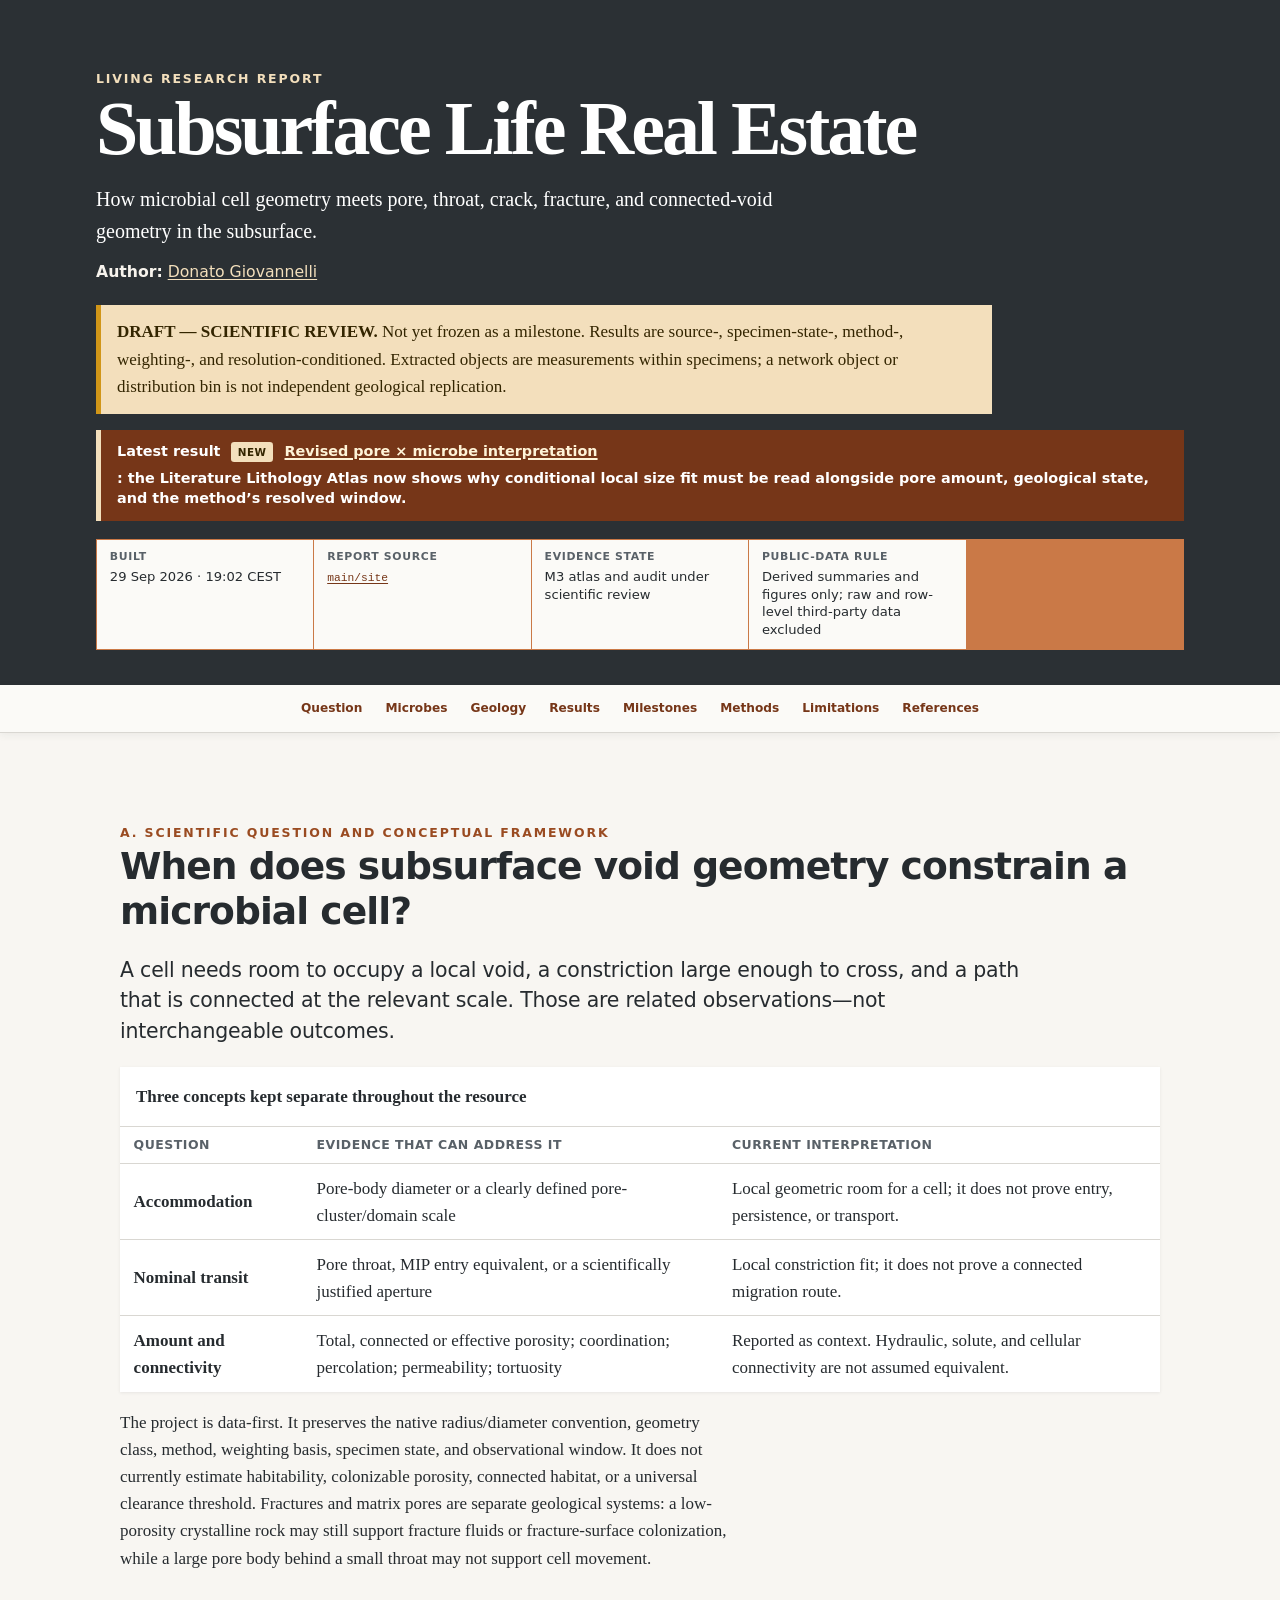
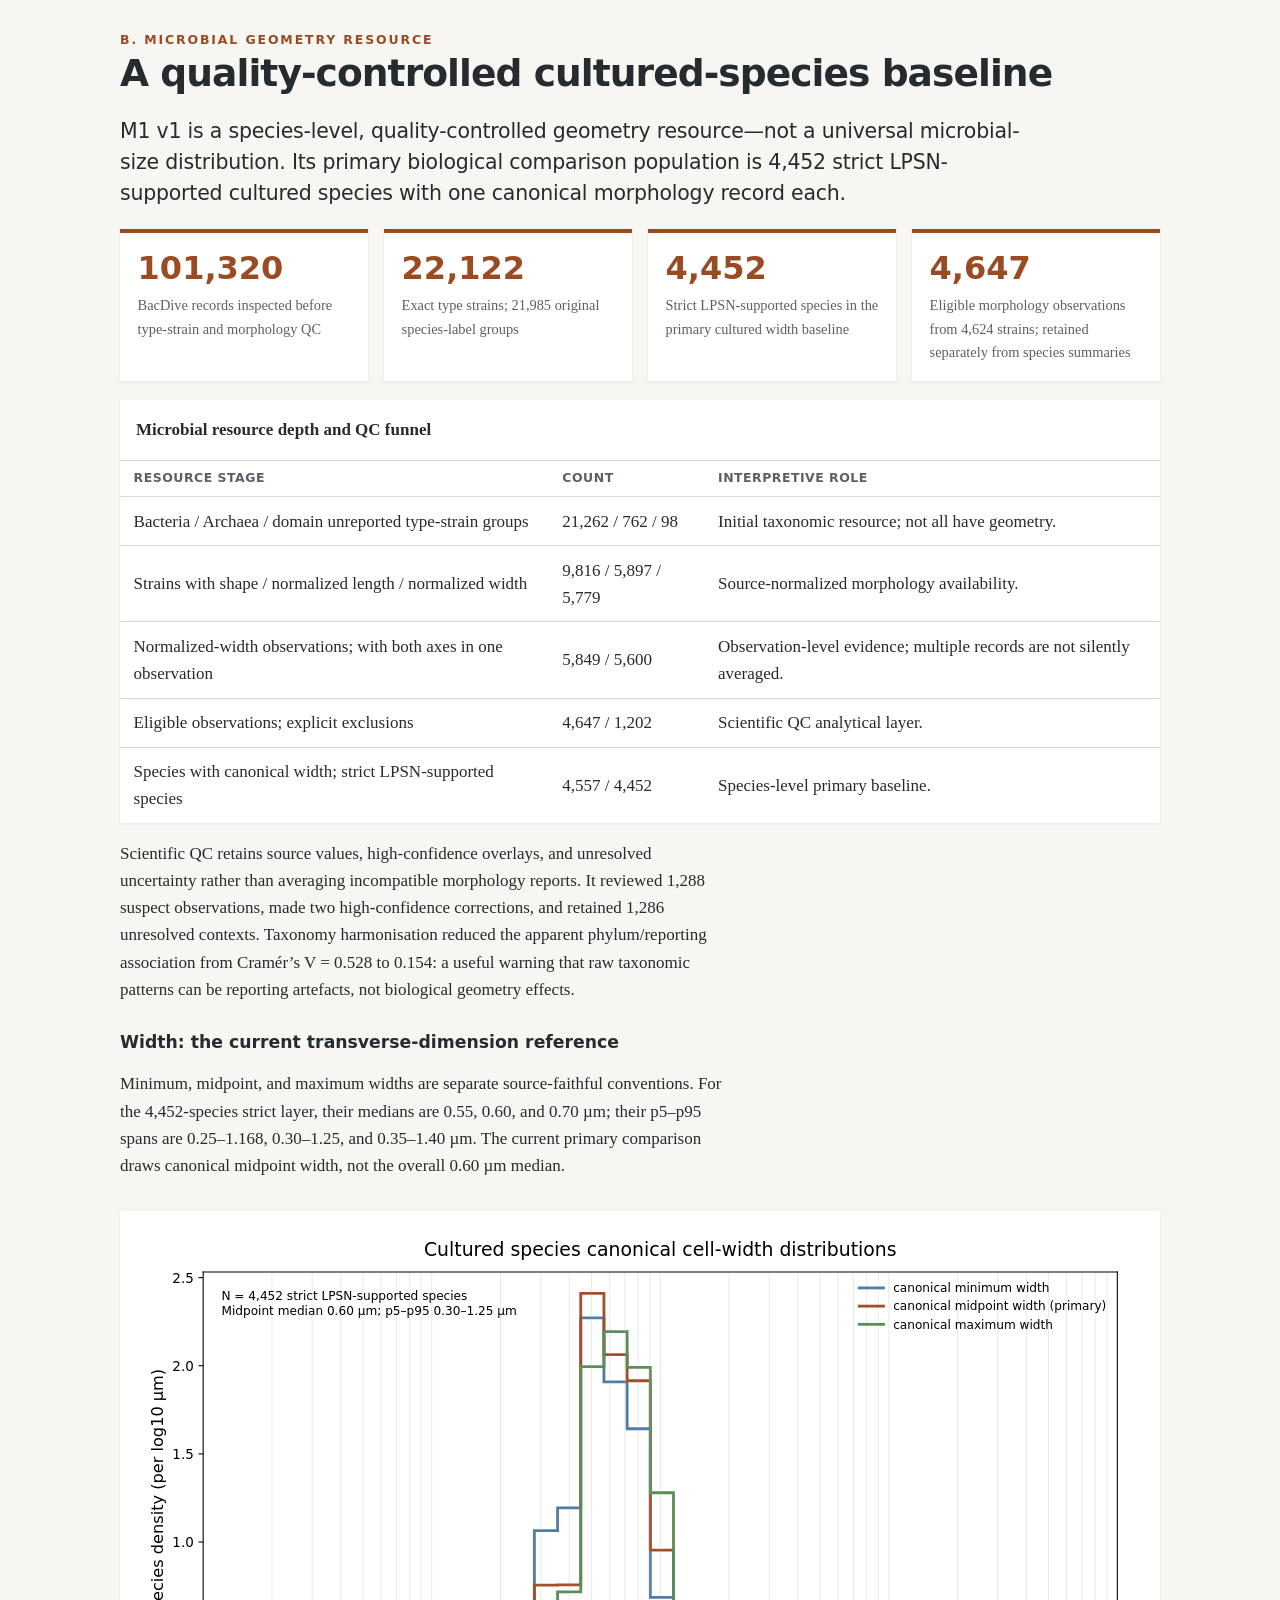
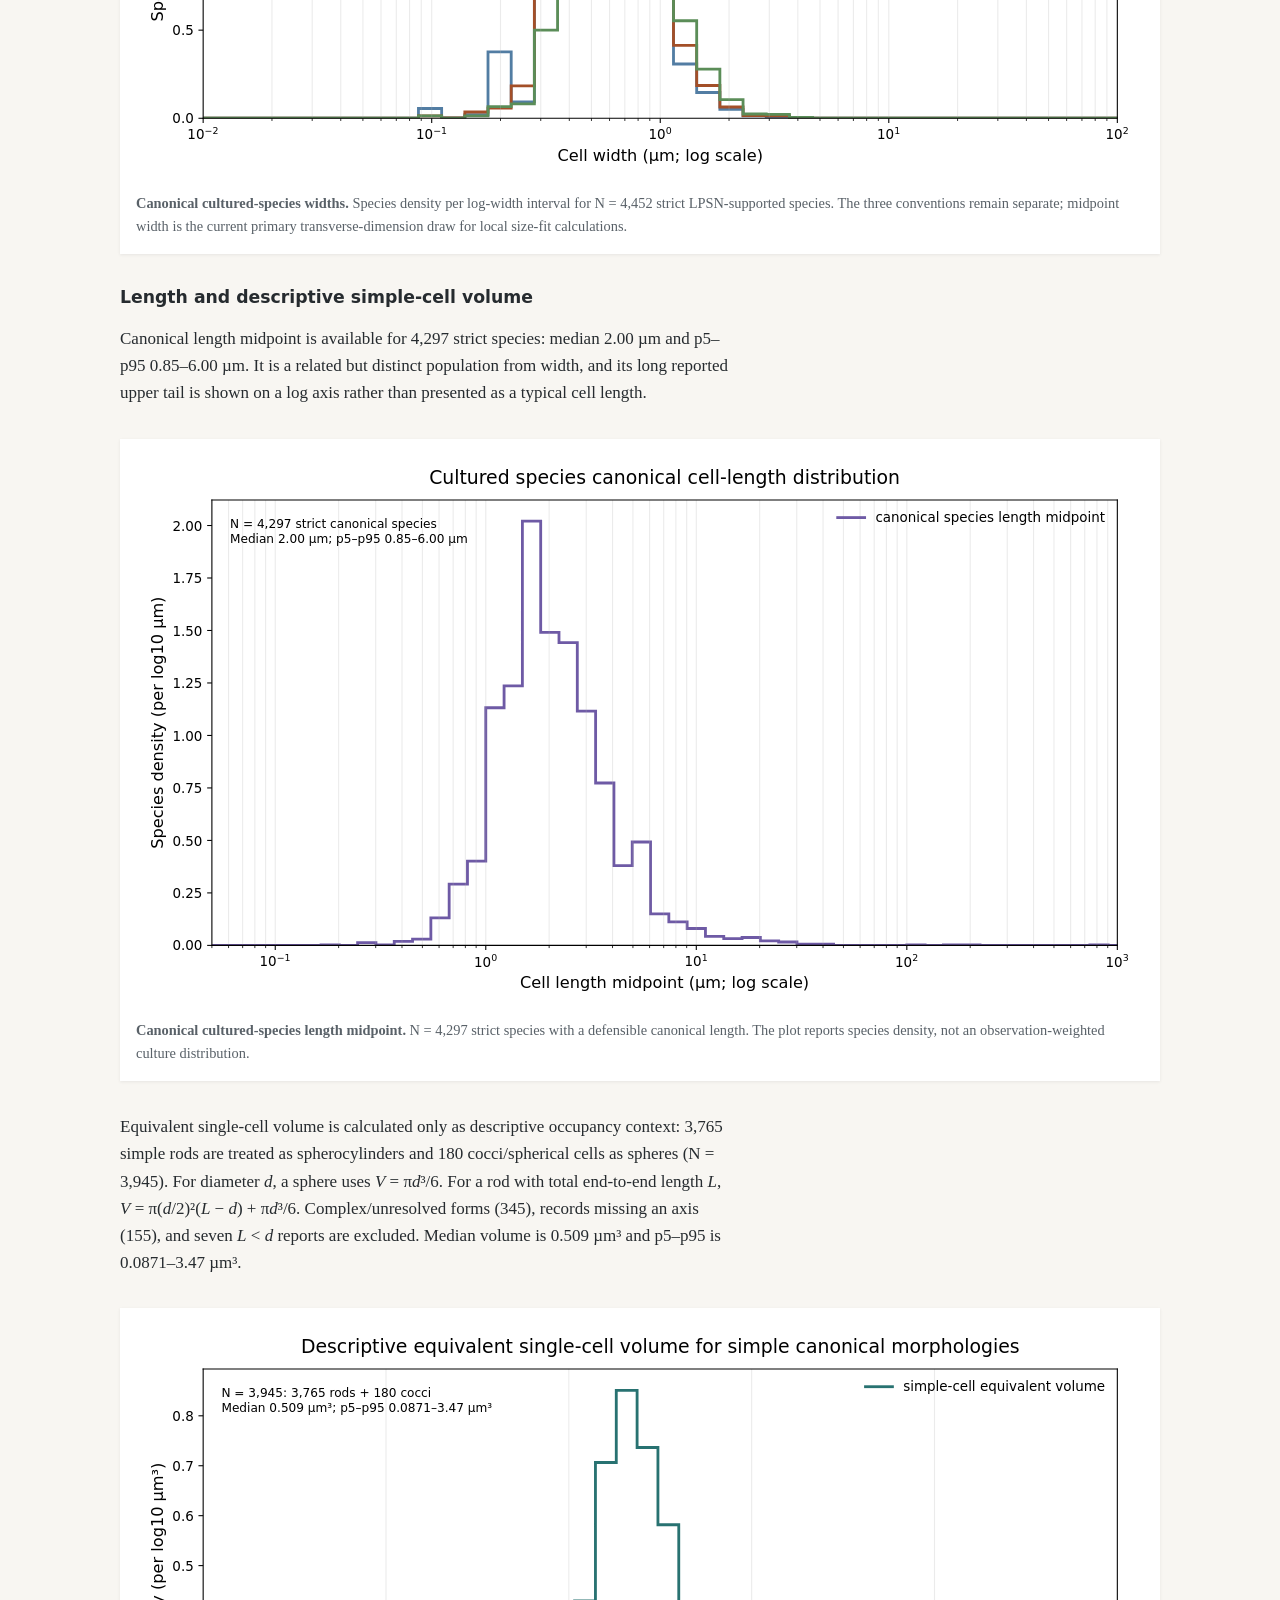
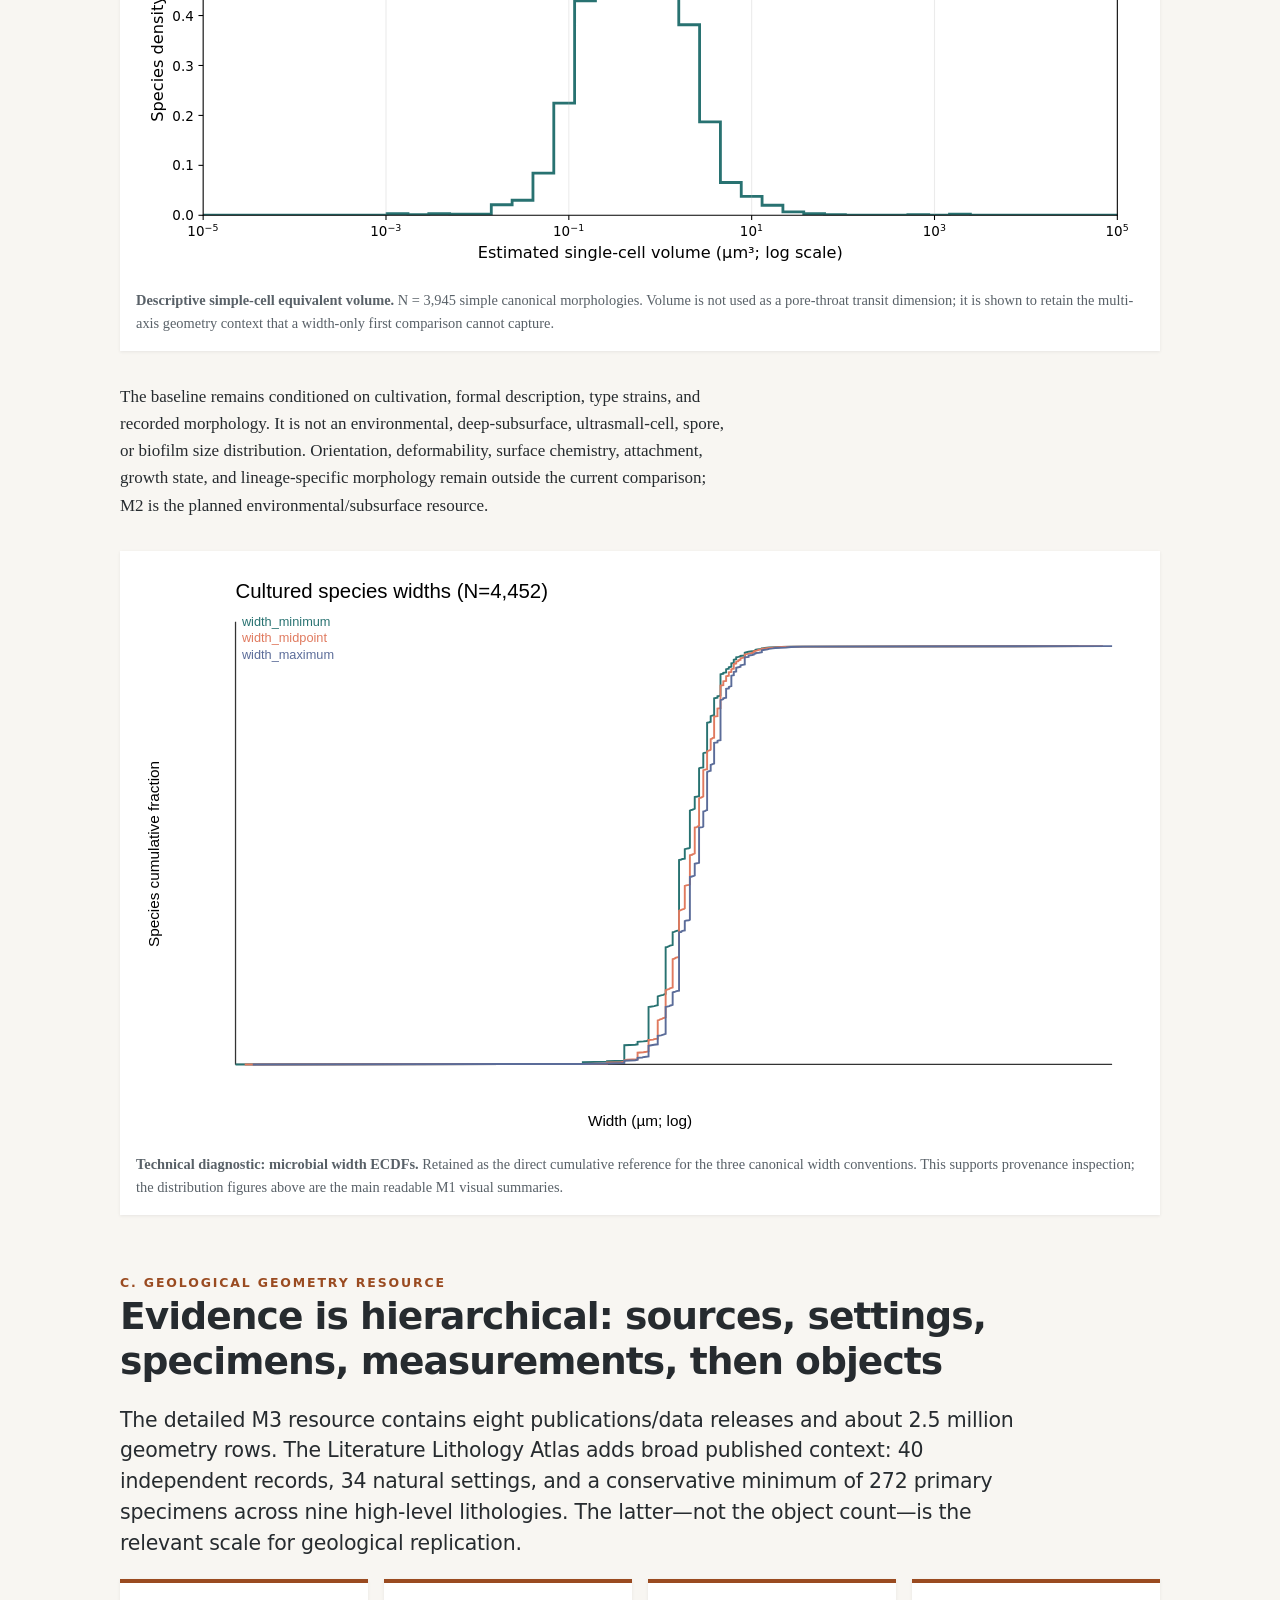
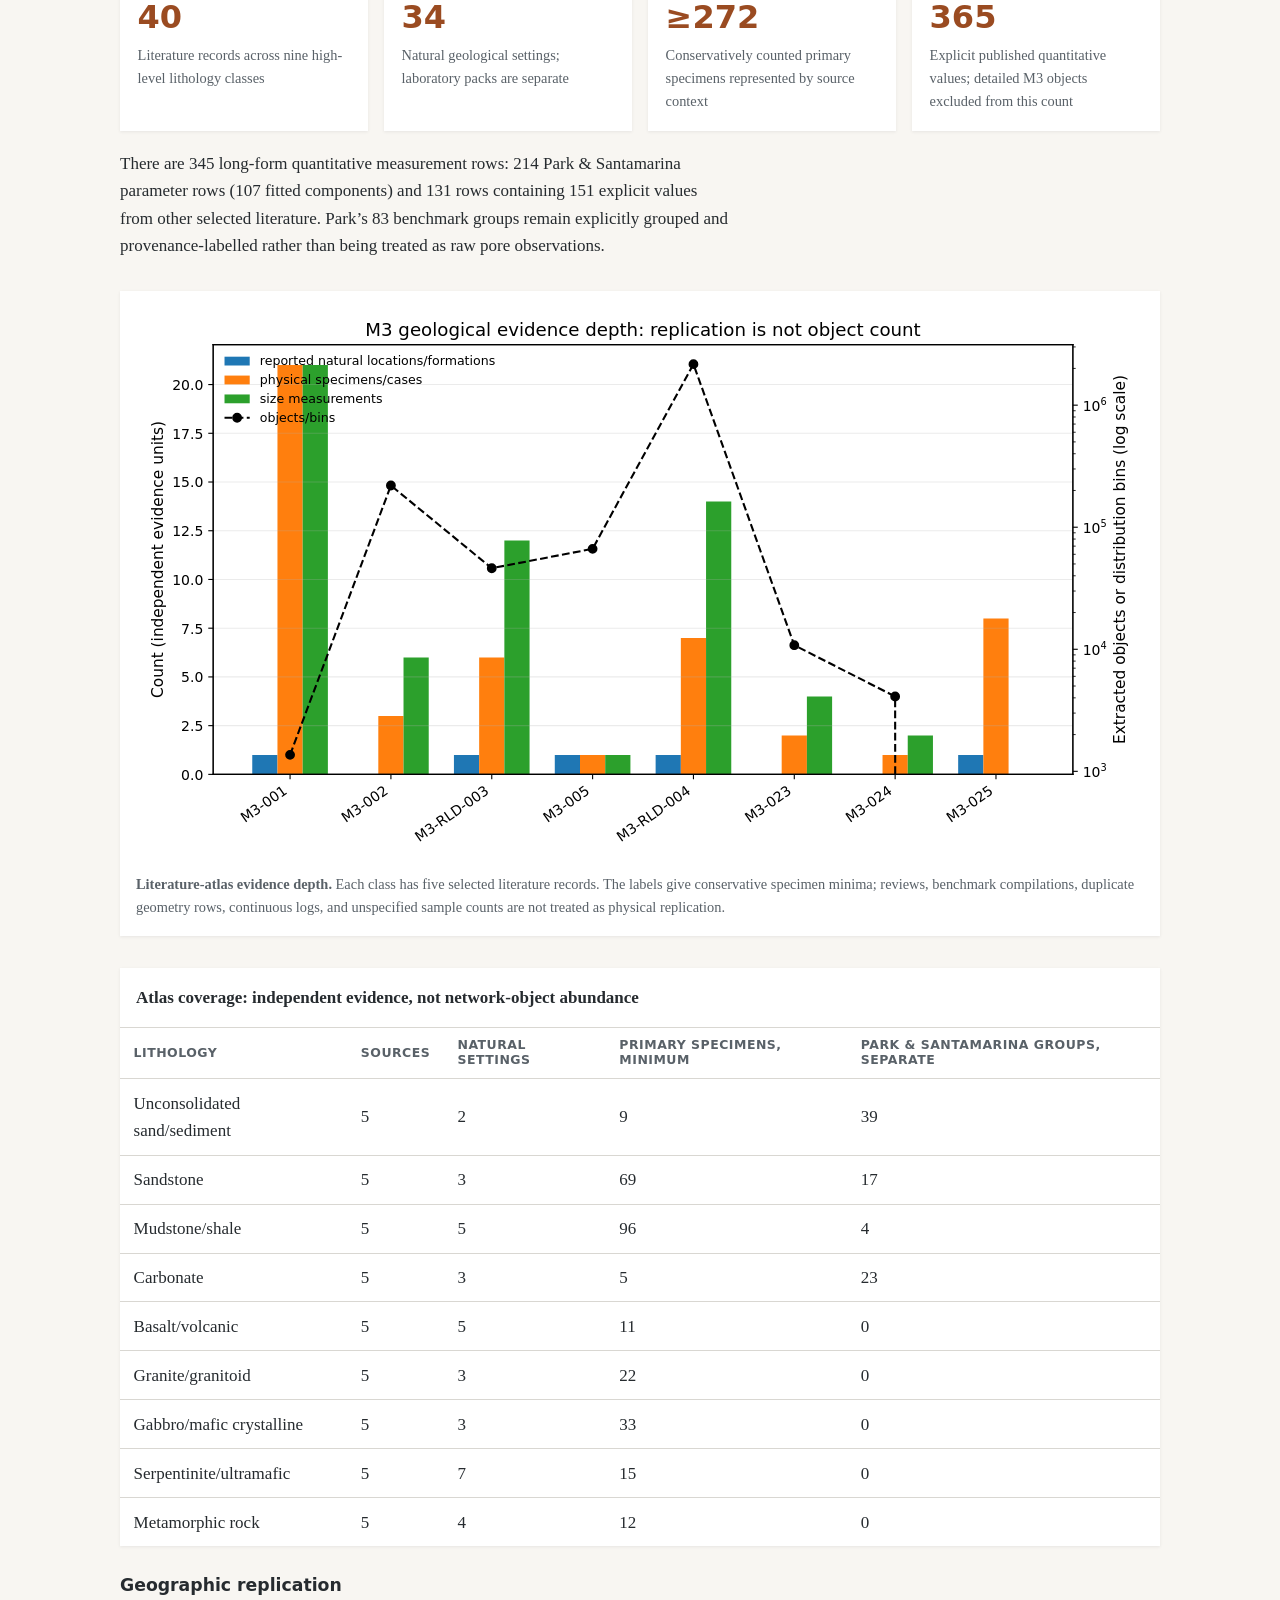
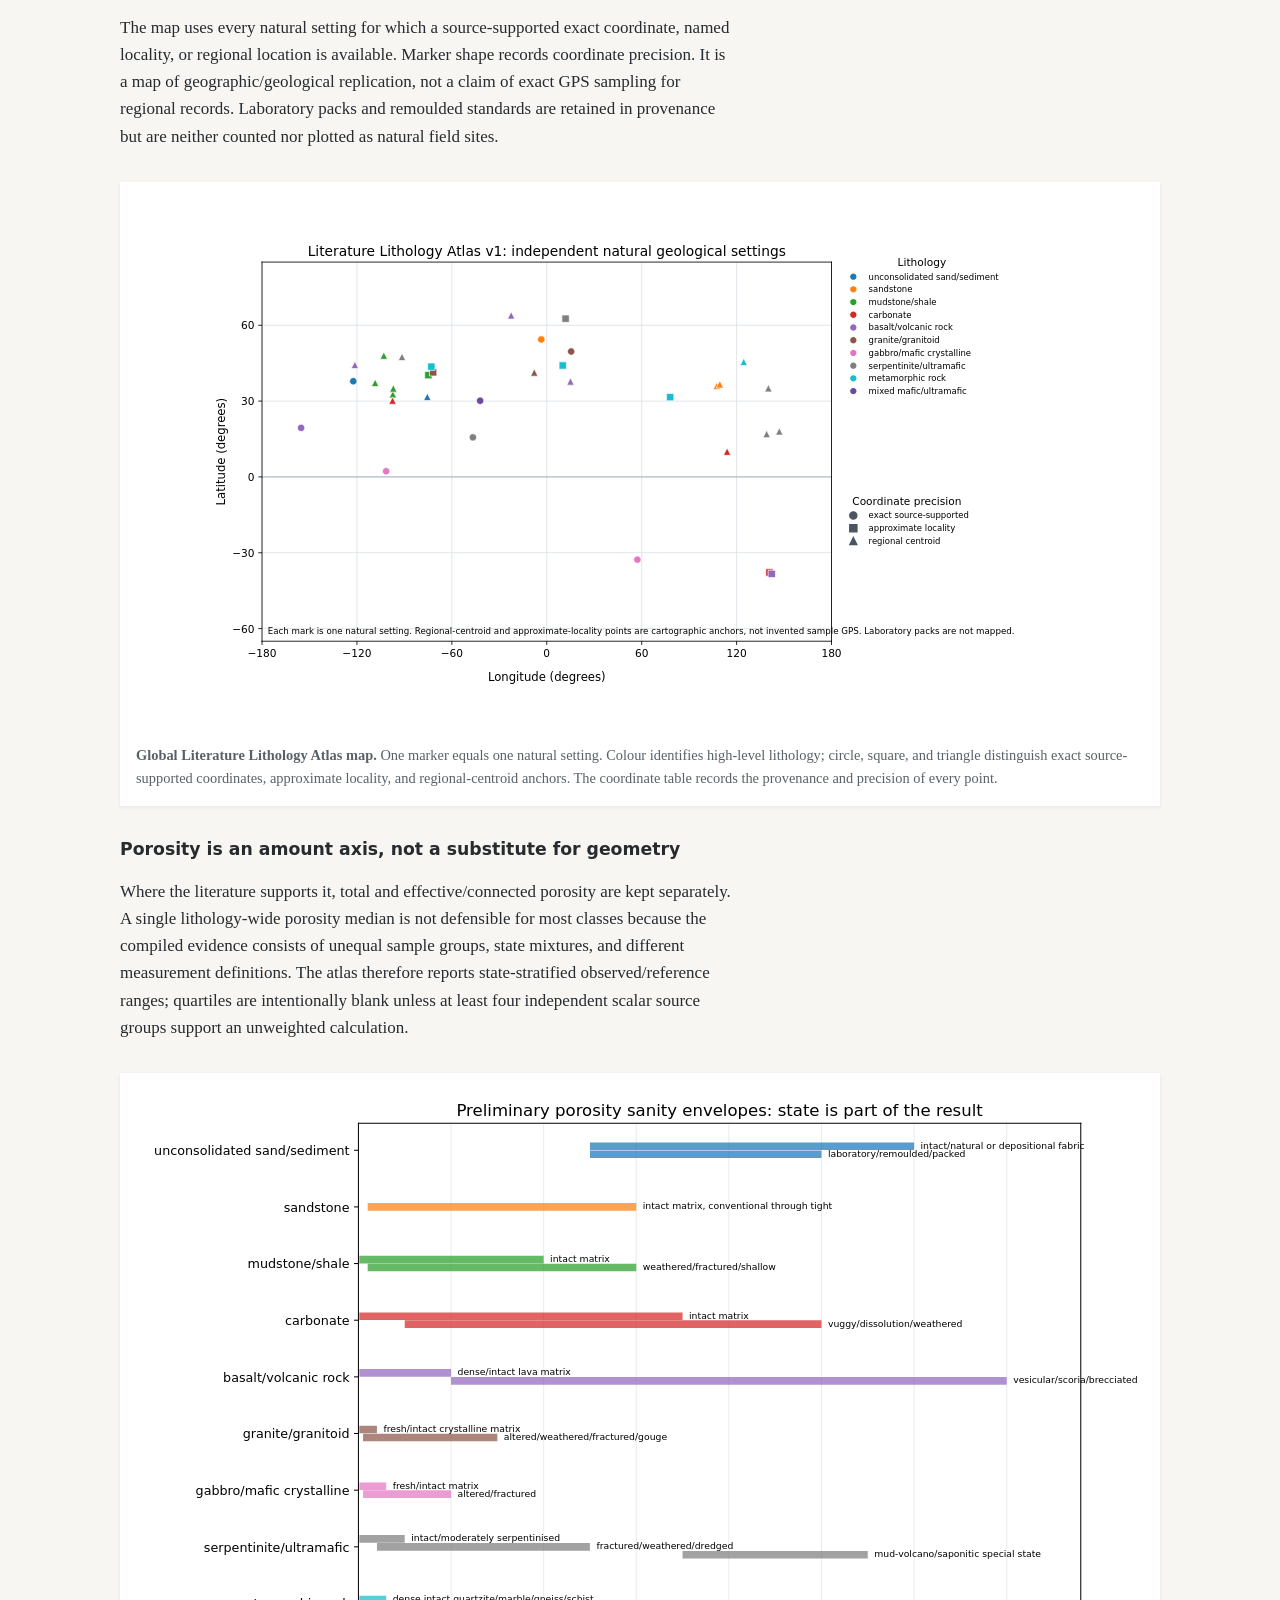
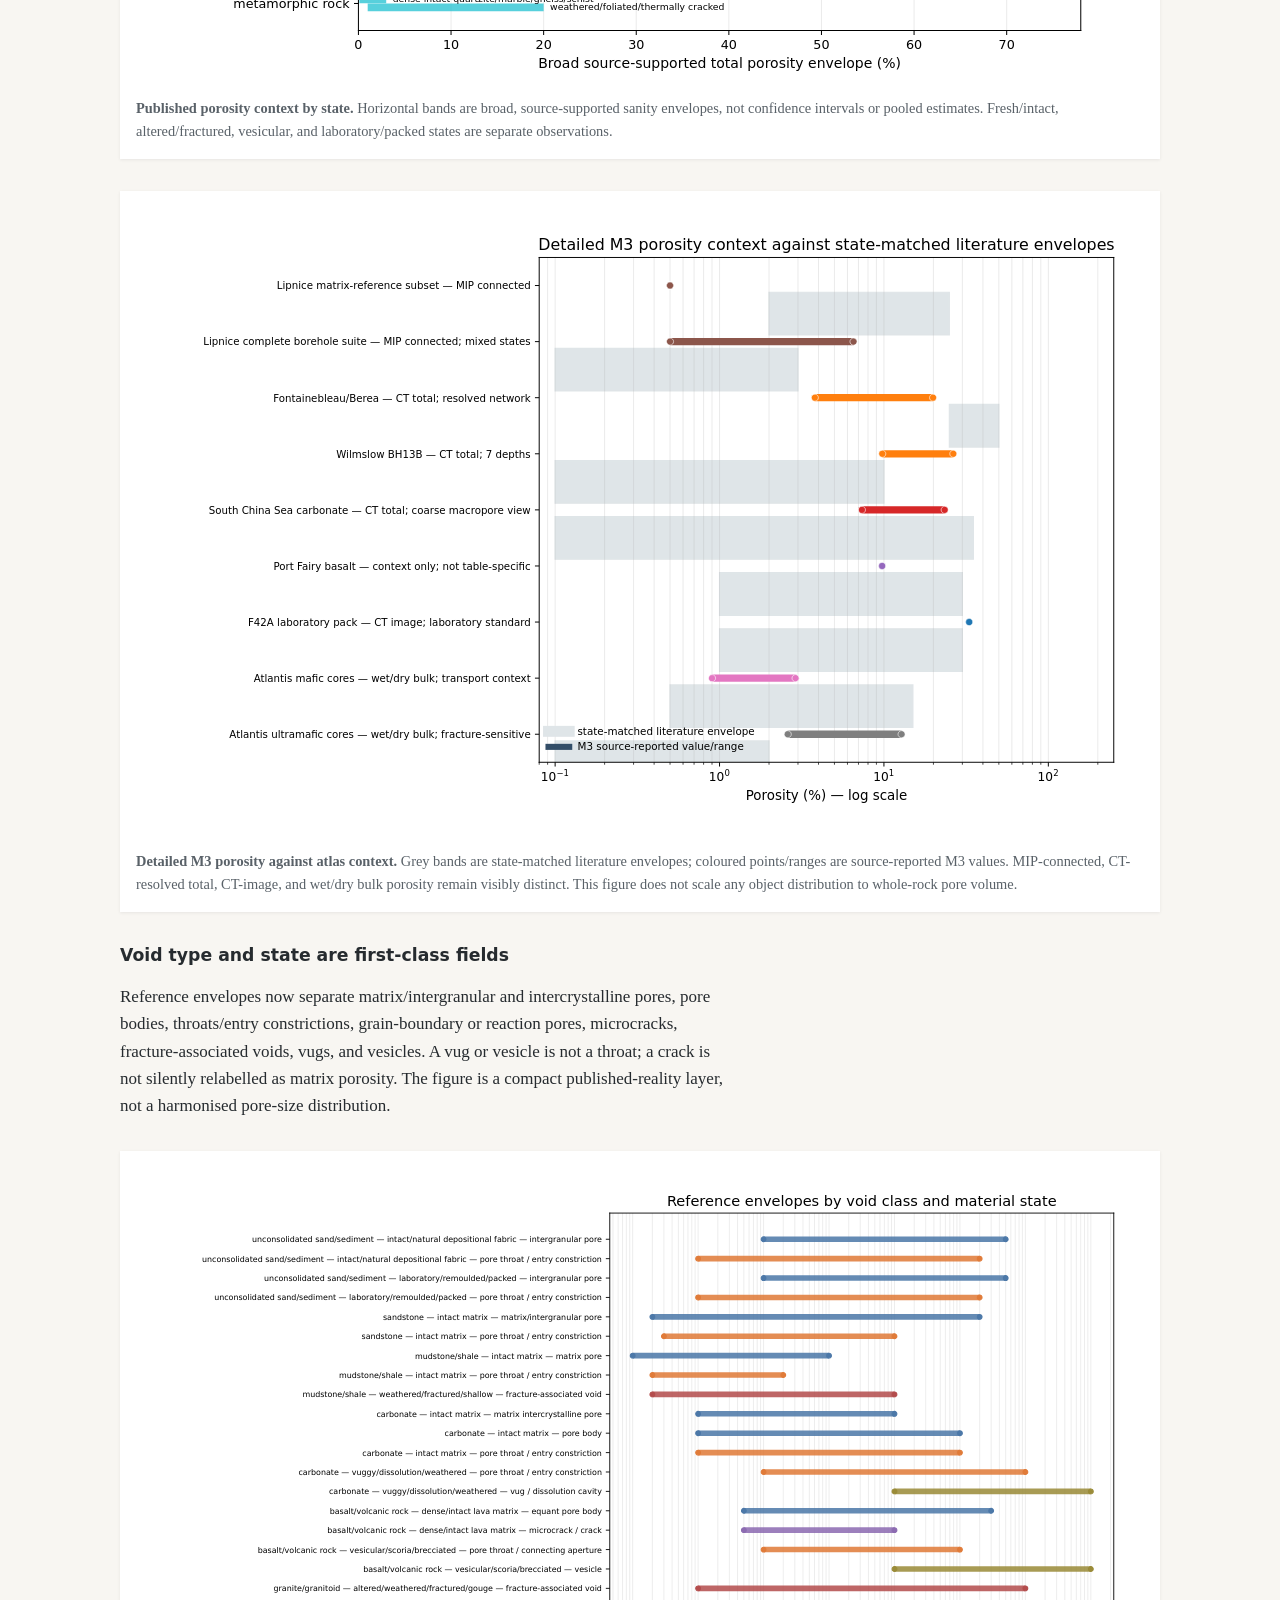
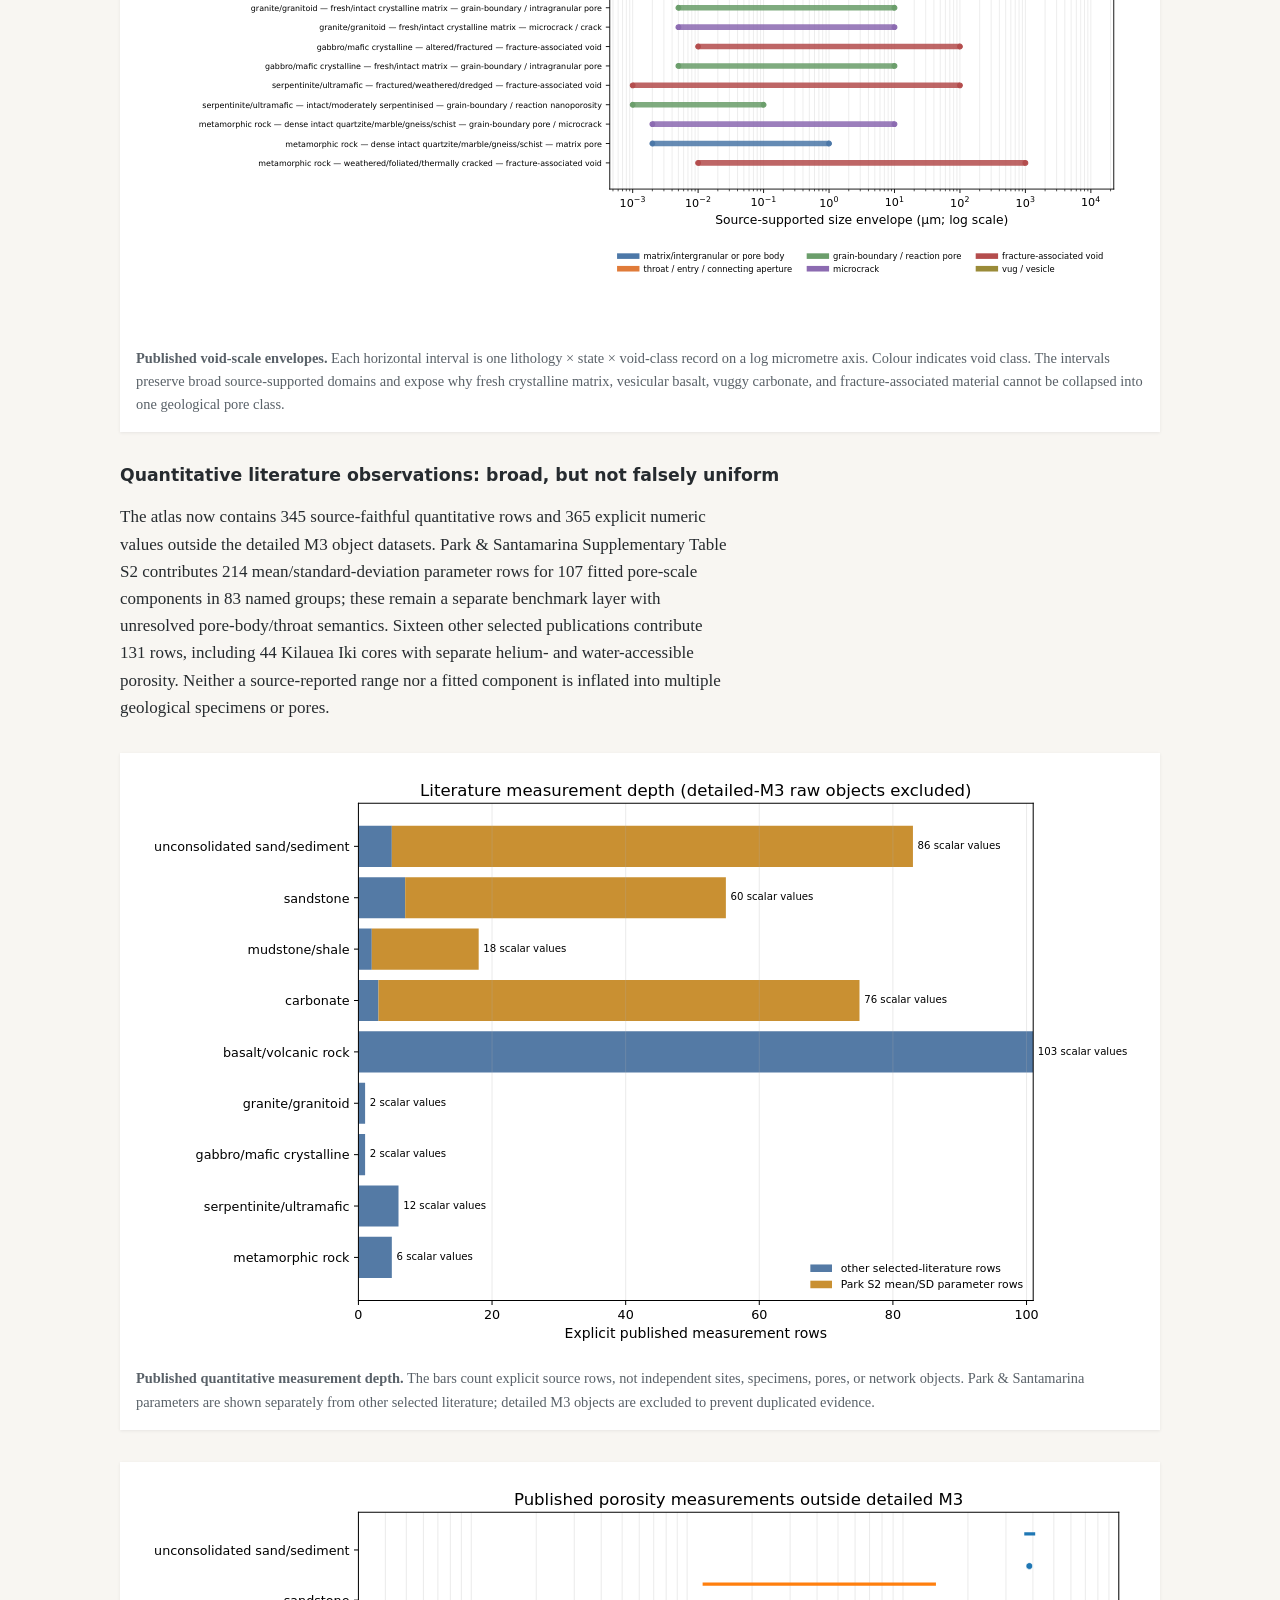
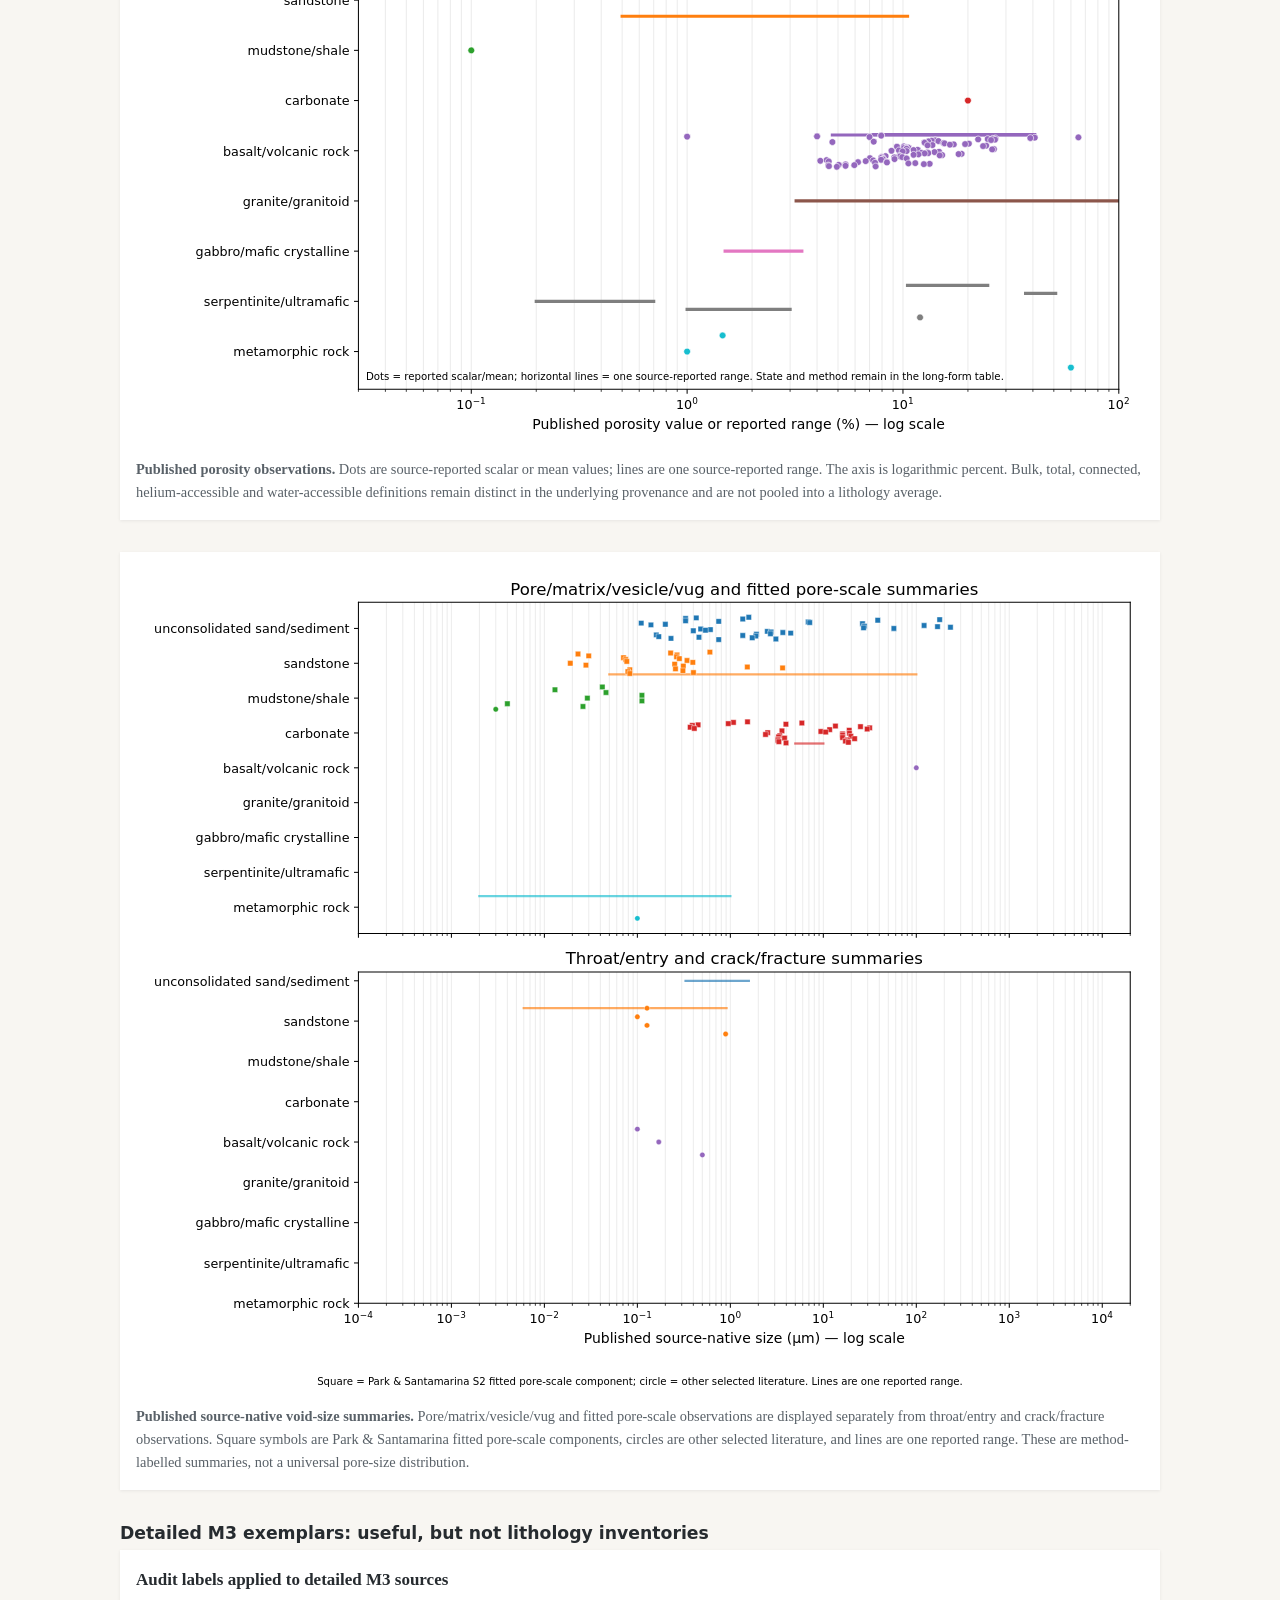
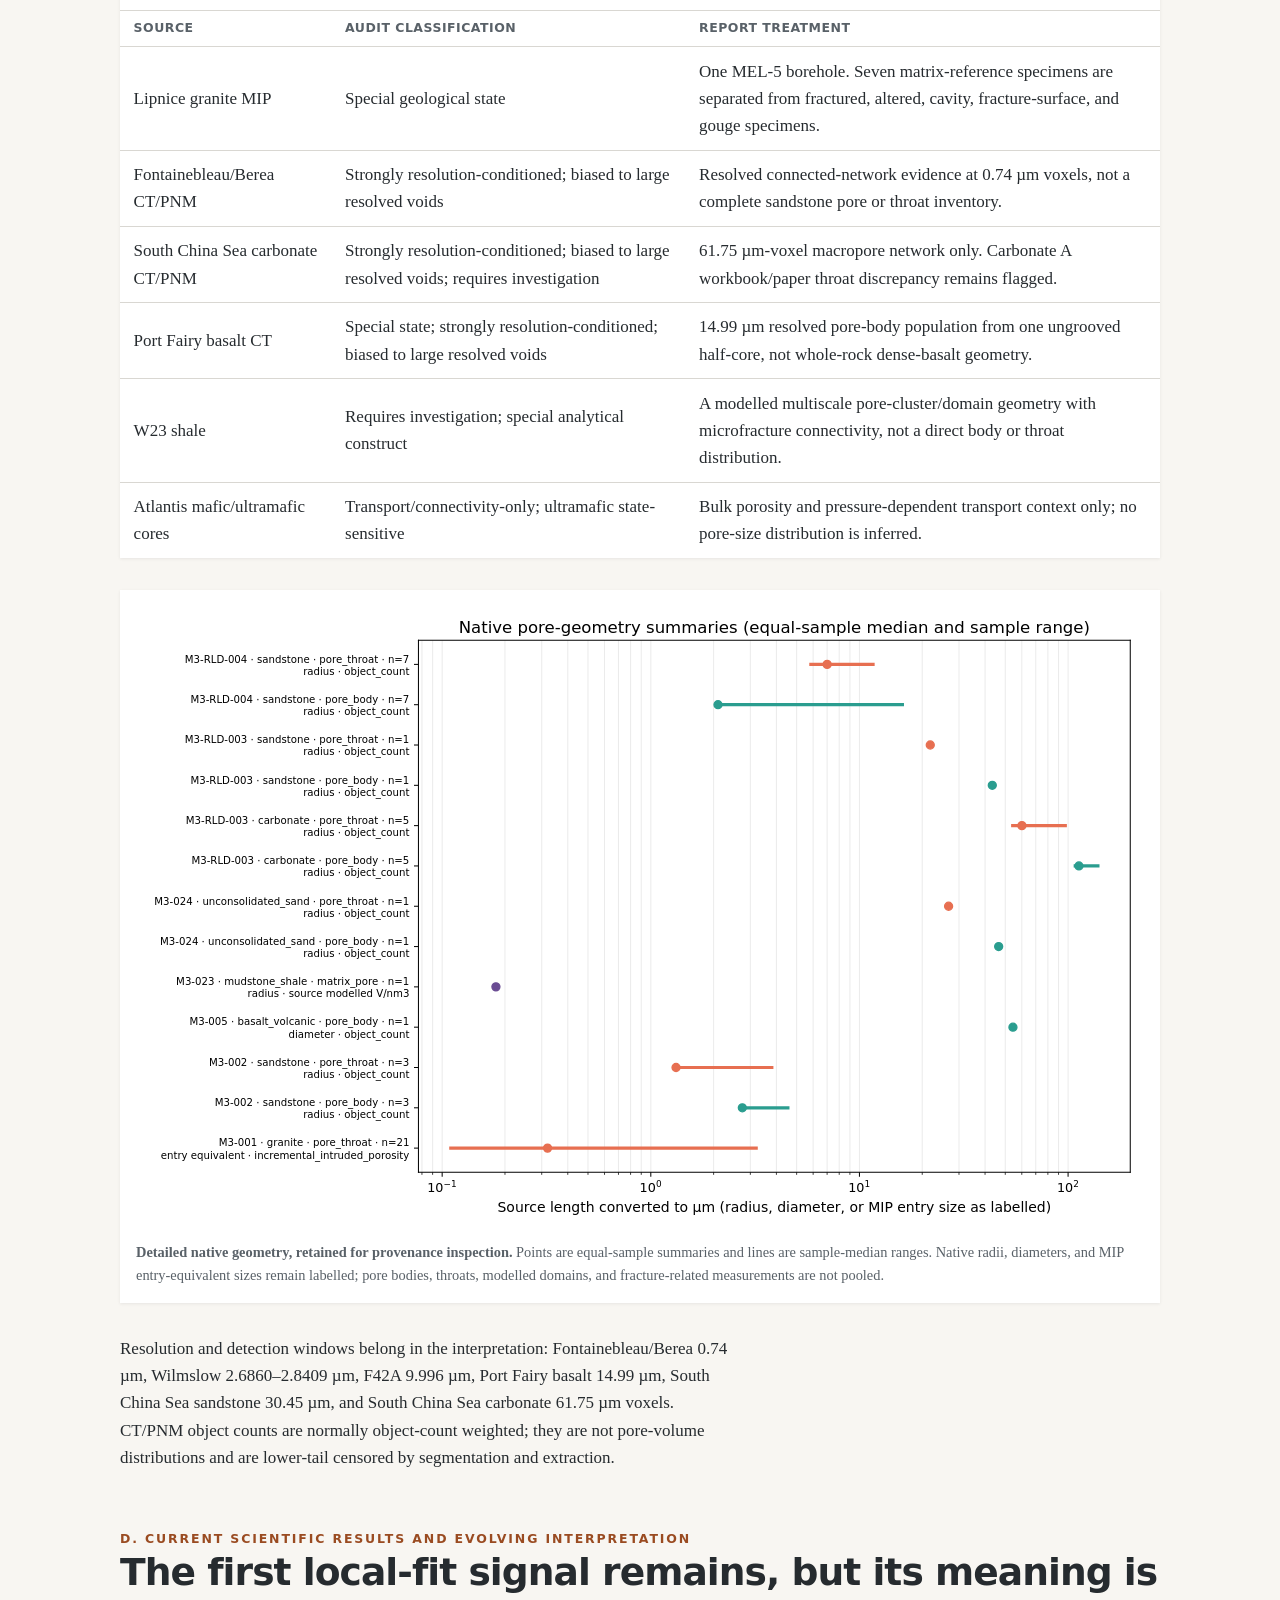
==== commit 285ba0a6: "Draft review: restore cumulative scientific report" ====
--- a/index.html
+++ b/index.html
@@ -14,9 +14,9 @@
     <p class="subtitle">How microbial cell geometry meets pore, throat, crack, fracture, and connected-void geometry in the subsurface.</p>
     <p class="authors"><strong>Author:</strong> <a href="https://github.com/dgiovannelli">Donato Giovannelli</a></p>
     <p class="notice"><strong>DRAFT — SCIENTIFIC REVIEW.</strong> Not yet frozen as a milestone. Results are source-, specimen-state-, method-, weighting-, and resolution-conditioned. Extracted objects are measurements within specimens; a network object or distribution bin is not independent geological replication.</p>
-    <div class="latest-result"><strong>Latest result <span class="new-marker">NEW</span></strong><a href="#geology">Literature Quantitative Measurements v1</a>: 365 explicit published numerical values now anchor the M3 audit without exposing raw third-party data.</div>
+    <div class="latest-result"><strong>Latest result <span class="new-marker">NEW</span></strong><a href="#results">Revised pore × microbe interpretation</a>: the Literature Lithology Atlas now shows why conditional local size fit must be read alongside pore amount, geological state, and the method’s resolved window.</div>
     <dl class="report-meta" aria-label="Report metadata">
-      <div><dt>Built</dt><dd>29 Sep 2026 · 17:59 CEST</dd></div>
+      <div><dt>Built</dt><dd>29 Sep 2026 · 19:02 CEST</dd></div>
       <div><dt>Report source</dt><dd><a href="https://github.com/giovannellilab/Subsurface_life_real_estate/tree/main/site"><code>main/site</code></a></dd></div>
       <div><dt>Evidence state</dt><dd>M3 atlas and audit under scientific review</dd></div>
       <div><dt>Public-data rule</dt><dd>Derived summaries and figures only; raw and row-level third-party data excluded</dd></div>
@@ -44,17 +44,45 @@
     <section id="microbes" aria-labelledby="microbes-heading">
       <p class="section-label">B. Microbial geometry resource</p>
       <h2 id="microbes-heading">A quality-controlled cultured-species baseline</h2>
-      <p>The present biological comparison population is 4,452 strict LPSN-supported species with species-level canonical morphology. Minimum, midpoint, and maximum widths remain separate rather than being collapsed to a universal microbial diameter. Their medians are 0.55, 0.60, and 0.70 µm, respectively; midpoint width has a 0.30–1.25 µm 5th–95th-percentile span.</p>
-      <p>Scientific QC retains source values and records uncertainty rather than averaging incompatible morphology records. It assessed 5,849 normalized width observations from 5,779 strains; the strict species layer excludes weakly supported or scientifically unsuitable records. Taxonomic and reporting bias remain material: the baseline is conditioned on cultivation, formal description, and recorded morphology. It is not an environmental, deep-subsurface, ultrasmall-cell, spore, or biofilm size distribution.</p>
-      <figure><img src="assets/reference_microbial_width_ecdfs.svg" alt="Species-level empirical cumulative distributions for cultured microbial minimum midpoint and maximum width, in micrometres"><figcaption><strong>Cultured microbial-width reference.</strong> Species-level minimum, midpoint, and maximum widths for the 4,452-species strict-LPSN baseline. This diagnostic figure defines the present comparison population; it does not stand in for in-situ subsurface cells.</figcaption></figure>
-      <p>Width is used only as a first transverse-dimension proxy for local fit. Cell length, orientation, deformability, surface chemistry, attachment, growth state, biofilms, and lineage-specific morphology remain outside the current comparison.</p>
+      <p class="lead">M1 v1 is a species-level, quality-controlled geometry resource—not a universal microbial-size distribution. Its primary biological comparison population is 4,452 strict LPSN-supported cultured species with one canonical morphology record each.</p>
+      <div class="metric-grid">
+        <article><strong>101,320</strong><span>BacDive records inspected before type-strain and morphology QC</span></article>
+        <article><strong>22,122</strong><span>Exact type strains; 21,985 original species-label groups</span></article>
+        <article><strong>4,452</strong><span>Strict LPSN-supported species in the primary cultured width baseline</span></article>
+        <article><strong>4,647</strong><span>Eligible morphology observations from 4,624 strains; retained separately from species summaries</span></article>
+      </div>
+      <div class="table-wrap"><table><caption>Microbial resource depth and QC funnel</caption><thead><tr><th>Resource stage</th><th>Count</th><th>Interpretive role</th></tr></thead><tbody>
+        <tr><td>Bacteria / Archaea / domain unreported type-strain groups</td><td>21,262 / 762 / 98</td><td>Initial taxonomic resource; not all have geometry.</td></tr>
+        <tr><td>Strains with shape / normalized length / normalized width</td><td>9,816 / 5,897 / 5,779</td><td>Source-normalized morphology availability.</td></tr>
+        <tr><td>Normalized-width observations; with both axes in one observation</td><td>5,849 / 5,600</td><td>Observation-level evidence; multiple records are not silently averaged.</td></tr>
+        <tr><td>Eligible observations; explicit exclusions</td><td>4,647 / 1,202</td><td>Scientific QC analytical layer.</td></tr>
+        <tr><td>Species with canonical width; strict LPSN-supported species</td><td>4,557 / 4,452</td><td>Species-level primary baseline.</td></tr>
+      </tbody></table></div>
+      <p>Scientific QC retains source values, high-confidence overlays, and unresolved uncertainty rather than averaging incompatible morphology reports. It reviewed 1,288 suspect observations, made two high-confidence corrections, and retained 1,286 unresolved contexts. Taxonomy harmonisation reduced the apparent phylum/reporting association from Cramér’s V = 0.528 to 0.154: a useful warning that raw taxonomic patterns can be reporting artefacts, not biological geometry effects.</p>
+      <h3>Width: the current transverse-dimension reference</h3>
+      <p>Minimum, midpoint, and maximum widths are separate source-faithful conventions. For the 4,452-species strict layer, their medians are 0.55, 0.60, and 0.70 µm; their p5–p95 spans are 0.25–1.168, 0.30–1.25, and 0.35–1.40 µm. The current primary comparison draws canonical midpoint width, not the overall 0.60 µm median.</p>
+      <figure><img src="assets/m1_species_width_distributions.svg" alt="Log-scale species density distributions for canonical minimum, midpoint and maximum microbial cell widths"><figcaption><strong>Canonical cultured-species widths.</strong> Species density per log-width interval for N = 4,452 strict LPSN-supported species. The three conventions remain separate; midpoint width is the current primary transverse-dimension draw for local size-fit calculations.</figcaption></figure>
+      <h3>Length and descriptive simple-cell volume</h3>
+      <p>Canonical length midpoint is available for 4,297 strict species: median 2.00 µm and p5–p95 0.85–6.00 µm. It is a related but distinct population from width, and its long reported upper tail is shown on a log axis rather than presented as a typical cell length.</p>
+      <figure><img src="assets/m1_species_length_distribution.svg" alt="Log-scale species density distribution for canonical microbial cell-length midpoint"><figcaption><strong>Canonical cultured-species length midpoint.</strong> N = 4,297 strict species with a defensible canonical length. The plot reports species density, not an observation-weighted culture distribution.</figcaption></figure>
+      <p>Equivalent single-cell volume is calculated only as descriptive occupancy context: 3,765 simple rods are treated as spherocylinders and 180 cocci/spherical cells as spheres (N = 3,945). For diameter <em>d</em>, a sphere uses <em>V</em> = π<em>d</em>³/6. For a rod with total end-to-end length <em>L</em>, <em>V</em> = π(<em>d</em>/2)²(<em>L</em> − <em>d</em>) + π<em>d</em>³/6. Complex/unresolved forms (345), records missing an axis (155), and seven <em>L</em> &lt; <em>d</em> reports are excluded. Median volume is 0.509 µm³ and p5–p95 is 0.0871–3.47 µm³.</p>
+      <figure><img src="assets/m1_simple_cell_equivalent_volume.svg" alt="Log-scale species density distribution of estimated simple-cell equivalent volume"><figcaption><strong>Descriptive simple-cell equivalent volume.</strong> N = 3,945 simple canonical morphologies. Volume is not used as a pore-throat transit dimension; it is shown to retain the multi-axis geometry context that a width-only first comparison cannot capture.</figcaption></figure>
+      <p>The baseline remains conditioned on cultivation, formal description, type strains, and recorded morphology. It is not an environmental, deep-subsurface, ultrasmall-cell, spore, or biofilm size distribution. Orientation, deformability, surface chemistry, attachment, growth state, and lineage-specific morphology remain outside the current comparison; M2 is the planned environmental/subsurface resource.</p>
+      <figure><img src="assets/reference_microbial_width_ecdfs.svg" alt="Species-level empirical cumulative distributions for cultured microbial minimum midpoint and maximum width, in micrometres"><figcaption><strong>Technical diagnostic: microbial width ECDFs.</strong> Retained as the direct cumulative reference for the three canonical width conventions. This supports provenance inspection; the distribution figures above are the main readable M1 visual summaries.</figcaption></figure>
     </section>
 
     <section id="geology" aria-labelledby="geology-heading">
       <p class="section-label">C. Geological geometry resource</p>
       <h2 id="geology-heading">Evidence is hierarchical: sources, settings, specimens, measurements, then objects</h2>
       <p class="lead">The detailed M3 resource contains eight publications/data releases and about 2.5 million geometry rows. The Literature Lithology Atlas adds broad published context: 40 independent records, 34 natural settings, and a conservative minimum of 272 primary specimens across nine high-level lithologies. The latter—not the object count—is the relevant scale for geological replication.</p>
-      <figure><img src="assets/literature_atlas_evidence_depth.svg" alt="Bar chart comparing independent literature sources and settings with conservative specimen counts for nine lithologies"><figcaption><strong>Literature-atlas evidence depth.</strong> Each class has five selected literature records. The labels give conservative specimen minima; reviews, benchmark compilations, duplicate geometry rows, continuous logs, and unspecified sample counts are not treated as physical replication.</figcaption></figure>
+      <div class="metric-grid">
+        <article><strong>40</strong><span>Literature records across nine high-level lithology classes</span></article>
+        <article><strong>34</strong><span>Natural geological settings; laboratory packs are separate</span></article>
+        <article><strong>≥272</strong><span>Conservatively counted primary specimens represented by source context</span></article>
+        <article><strong>365</strong><span>Explicit published quantitative values; detailed M3 objects excluded from this count</span></article>
+      </div>
+      <p>There are 345 long-form quantitative measurement rows: 214 Park &amp; Santamarina parameter rows (107 fitted components) and 131 rows containing 151 explicit values from other selected literature. Park’s 83 benchmark groups remain explicitly grouped and provenance-labelled rather than being treated as raw pore observations.</p>
+      <figure><img src="assets/geological_evidence_depth.svg" alt="Bar chart comparing independent literature sources and settings with conservative specimen counts for nine lithologies"><figcaption><strong>Literature-atlas evidence depth.</strong> Each class has five selected literature records. The labels give conservative specimen minima; reviews, benchmark compilations, duplicate geometry rows, continuous logs, and unspecified sample counts are not treated as physical replication.</figcaption></figure>
       <div class="table-wrap"><table><caption>Atlas coverage: independent evidence, not network-object abundance</caption><thead><tr><th>Lithology</th><th>Sources</th><th>Natural settings</th><th>Primary specimens, minimum</th><th>Park &amp; Santamarina groups, separate</th></tr></thead><tbody>
         <tr><td>Unconsolidated sand/sediment</td><td>5</td><td>2</td><td>9</td><td>39</td></tr><tr><td>Sandstone</td><td>5</td><td>3</td><td>69</td><td>17</td></tr><tr><td>Mudstone/shale</td><td>5</td><td>5</td><td>96</td><td>4</td></tr><tr><td>Carbonate</td><td>5</td><td>3</td><td>5</td><td>23</td></tr><tr><td>Basalt/volcanic</td><td>5</td><td>5</td><td>11</td><td>0</td></tr><tr><td>Granite/granitoid</td><td>5</td><td>3</td><td>22</td><td>0</td></tr><tr><td>Gabbro/mafic crystalline</td><td>5</td><td>3</td><td>33</td><td>0</td></tr><tr><td>Serpentinite/ultramafic</td><td>5</td><td>7</td><td>15</td><td>0</td></tr><tr><td>Metamorphic rock</td><td>5</td><td>4</td><td>12</td><td>0</td></tr>
       </tbody></table></div>
@@ -92,39 +120,61 @@
     </section>
 
     <section id="results" aria-labelledby="results-heading">
-      <p class="section-label">D. Current scientific results</p>
-      <h2 id="results-heading">The first local-fit signal remains, but it is not a whole-rock accessibility result</h2>
-      <p class="lead" id="audit-result">Fine pore and throat systems can overlap cultured microbial widths, while coarse CT/PNM networks often appear highly compatible because their unresolved fine tail is absent. Pore abundance, local size, and connectivity are separate axes.</p>
+      <p class="section-label">D. Current scientific results and evolving interpretation</p>
+      <h2 id="results-heading">The first local-fit signal remains, but its meaning is now more sharply bounded</h2>
+      <p class="lead" id="audit-result">Fine pore and throat systems can overlap cultured microbial widths, while coarse CT/PNM networks often appear highly compatible because their unresolved fine tail is absent. The current result is not “pore size alone”: pore abundance × local geometry × connectivity are separate physical axes.</p>
       <div class="metric-grid">
-        <article><strong>0.387</strong><span>Lipnice all-specimen conditional midpoint-width overlap; one borehole and intentionally mixed states</span></article>
-        <article><strong>0.714%</strong><span>Median MIP-intruded whole-specimen porosity above the midpoint-width threshold across all Lipnice specimens</span></article>
+        <article><strong>0.387</strong><span>Lipnice all-specimen conditional local size-fit probability, P(D ≥ W); one borehole with intentionally mixed states</span></article>
+        <article><strong>0.714%</strong><span>Median compatible MIP-intruded whole-specimen porosity across 21 Lipnice specimens</span></article>
         <article><strong>0.351</strong><span>Lipnice matrix-reference conditional median; 7 specimens, range 0.242–0.606</span></article>
-        <article><strong>0.953</strong><span>Fontainebleau/Berea resolved connected-throat overlap; conditional on 0.74 µm imaging and extraction</span></article>
+        <article><strong>0.953</strong><span>Fontainebleau/Berea resolved-network throat P(D ≥ W), conditional on 0.74 µm imaging and extraction</span></article>
       </div>
-      <h3>Granite: local fit and pore-space amount tell different stories</h3>
-      <p>Across the 21 Lipnice specimens, the midpoint-width conditional overlap is 0.387 (0.237–0.695). The corresponding median MIP-intruded porosity above that width is 0.714% (0.225–4.342%). In the seven matrix-reference specimens the conditional median is 0.351; the remainder are fracture-, alteration-, cavity-, or gouge-associated material. Large compatible entry sizes in special specimens do not make the material representative of intact granite matrix.</p>
-      <h3>Resolved CT/PNM results are real observations of an incomplete population</h3>
-      <p>Fontainebleau/Berea's 0.953 midpoint throat overlap is defensible for its resolved connected network. It is not a whole-rock sandstone compatibility estimate. Near-unity overlap in F42A, South China Sea carbonate, Port Fairy basalt, and parts of Wilmslow likewise describes large resolved objects, with voxel size, segmentation, and object weighting controlling the observed population. Wilmslow all-object throats also mix connected and disconnected objects and cannot by themselves support connected transit.</p>
-      <h3>Shale and crystalline systems require source-specific language</h3>
-      <p>W23’s numerical midpoint overlap (0.458 after the explicitly labelled 2R conversion) is a modelled pore-cluster/domain accommodation result with microfracture-mediated connectivity—not observed pore-body accommodation and not throat transit. Literature benchmarks place intact shale matrix predominantly in nano- to submicrometre domains. Crystalline rocks may include cracks or fracture voids at much larger scales while retaining little total pore volume; Atlantis gabbro and ultramafic data presently provide transport/porosity context, not size distributions.</p>
-      <p>Porosity-aware compatibility is more informative than a conditional size fraction when source weighting permits it. At present that calculation is defensible for the MIP entry bins; comparable whole-rock CT/PNM estimates need connected, volume-weighted phase accounting. No result here estimates habitability, colonizable porosity, or connected microbial habitat.</p>
+      <h3>First: a deliberately narrow local-constriction experiment</h3>
+      <p>The initial granite/sandstone analysis asked a local geometry question, not a habitat question. The renamed quantity <strong>conditional local size-fit probability, P(D ≥ W)</strong>, is dimensionless and ranges from 0 to 1. <em>W</em> is a microbial species width drawn from the cultured species canonical midpoint-width distribution (one value for each of 4,452 species); it is not the overall microbial median of 0.60 µm. <em>D</em> is the source-specific comparison dimension—here an MIP entry-equivalent diameter or a documented throat comparison diameter. Geological weighting stays source-specific.</p>
+      <p>For Lipnice, the all-specimen equal-sample median P(D ≥ W) ≈ 0.387. In plain language: if one cultured species is sampled from the 4,452-species midpoint-width distribution and one MIP entry-equivalent size is sampled according to that specimen’s incremental-intruded-porosity weighting, the chance that the entry dimension is at least the sampled microbial width is about 0.387. This is conditional on the measured MIP entry-size distribution; it does <strong>not</strong> say that 38.7% of granite volume is accessible to cells.</p>
+      <h3>Then: pore-space amount changed the interpretation</h3>
+      <p>Across the 21 Lipnice specimens, P(D ≥ W) is 0.387 (0.237–0.695). The paired porosity-aware value has a different denominator: for each specimen it is the expected <strong>incremental MIP-intruded porosity fraction</strong> in entry-equivalent bins at least as large as a sampled canonical midpoint width, summed over bins and averaged over all 4,452 widths. Its equal-sample median is 0.714% (0.225–4.342%). It is not a threshold at 0.60 µm and not 38.7% of rock volume. In the seven matrix-reference specimens P(D ≥ W) has median 0.351; the remaining samples are fracture-, alteration-, cavity-, or gouge-associated. Conditional local geometry can therefore look substantial while compatible measured whole-specimen pore space remains small.</p>
+      <h3>Then: the M3 panel exposed resolved-window bias</h3>
+      <p>Fontainebleau/Berea’s 0.953 throat P(D ≥ W) is defensible for its resolved connected network, but not as a whole-rock sandstone estimate. F42A, South China Sea carbonate, Port Fairy basalt, and parts of Wilmslow similarly report large detected objects. A coarse CT result does not necessarily inflate total porosity—fine porosity is often missed—but the network geometry is necessarily conditioned on voids large enough to detect, segment, and extract. High size fit in those resolved populations can therefore be nearly non-informative about their unresolved microbial-scale lower tail.</p>
+      <div class="table-wrap"><table><caption>Interpretive role of current CT/PNM geometry in the microbial-scale question</caption><thead><tr><th>Dataset</th><th>Voxel size</th><th>Role</th><th>Current reading</th></tr></thead><tbody>
+        <tr><td>Fontainebleau/Berea</td><td>0.74 µm</td><td>Microbial-scale informative within the resolved network; still resolution-conditioned</td><td>Useful connected-throat evidence, not a complete throat inventory.</td></tr>
+        <tr><td>Wilmslow</td><td>2.6860–2.8409 µm</td><td>Resolution-conditioned resolved-network geometry</td><td>Increasingly censored relative to cell scale; all-object throats also mix connected and disconnected objects.</td></tr>
+        <tr><td>F42A sand</td><td>9.996 µm</td><td>Effectively non-diagnostic for the microbial-scale lower tail</td><td>Coarse resolved network; near-unity fit is expected from the window.</td></tr>
+        <tr><td>Port Fairy basalt</td><td>14.99 µm</td><td>Effectively non-diagnostic for the microbial-scale lower tail</td><td>Resolved pore bodies, not dense-basalt whole-rock geometry.</td></tr>
+        <tr><td>South China Sea sandstone</td><td>30.45 µm</td><td>Effectively non-diagnostic for the microbial-scale lower tail</td><td>Macropore-scale network view.</td></tr>
+        <tr><td>South China Sea carbonate</td><td>61.75 µm</td><td>Effectively non-diagnostic for the microbial-scale lower tail</td><td>Macropore network only; current source discrepancy remains flagged.</td></tr>
+      </tbody></table></div>
+      <h3>Now: the atlas supplies a broader geological reality check</h3>
+      <p>W23’s numerical midpoint overlap (0.458 after an explicitly labelled 2R conversion) remains a modelled pore-cluster/domain accommodation result with microfracture-mediated connectivity—not a directly measured pore-body result and not throat transit. Literature benchmarks place intact shale matrix largely in nano- to submicrometre domains. Crystalline rocks can contain large cracks or fracture voids while retaining little total pore volume; Atlantis gabbro and ultramafic records remain transport/porosity context, not size distributions. The current interpretation is therefore pore abundance × pore geometry × connectivity, not pore size alone. No result estimates habitability, colonizable porosity, or connected microbial habitat.</p>
     </section>
 
     <section id="milestones" aria-labelledby="milestones-heading">
       <p class="section-label">E. Milestones and research evolution</p>
-      <h2 id="milestones-heading">From microbial measurements to an audited geological evidence base</h2>
+      <h2 id="milestones-heading">A frozen roadmap and a cumulative scientific timeline</h2>
       <ol class="roadmap">
         <li class="roadmap-item complete"><p class="milestone">M1</p><h3>Cultured microbial geometry baseline</h3><p>Species-level Scientific QC established the strict-LPSN 4,452-species width resource.</p><p class="status">Complete</p></li>
-        <li class="roadmap-item complete"><p class="milestone">M3</p><h3>Reference Lithology Dataset v1</h3><p>Eight method-labelled geological studies were ingested with native geometry and connectivity retained.</p><p class="status">Complete · 27 Sep 2026</p></li>
-        <li class="roadmap-item complete"><p class="milestone">M3a</p><h3>First pore × microbe proof of concept</h3><p>Accommodation and nominal-transit comparisons were calculated without combining connectivity into one score.</p><p class="status">Complete · 27 Sep 2026</p></li>
-        <li class="roadmap-item planned"><p class="milestone">M3 audit + atlas</p><h3>Published reality check</h3><p>Evidence independence, state, porosity, void class, observational windows, and geographic coverage were re-evaluated against 40 selected literature records.</p><p class="status">Scientific review · 28–29 Sep 2026</p></li>
+        <li class="roadmap-item planned"><p class="milestone">M2</p><h3>Environmental and subsurface microbial geometry</h3><p>Direct in-situ counterpart to the cultured baseline.</p><p class="status">Planned</p></li>
+        <li class="roadmap-item complete"><p class="milestone">M3</p><h3>Matrix pore geometry</h3><p>Reference Lithology Dataset v1 is complete; audit, atlas, and quantitative literature resource are under scientific review.</p><p class="status">Complete v1 + review developments</p></li>
+        <li class="roadmap-item planned"><p class="milestone">M4</p><h3>Fracture geometry</h3><p>Cracks, apertures, fracture connectivity, coatings, and fracture-associated voids remain a separate resource.</p><p class="status">Planned</p></li>
+        <li class="roadmap-item complete"><p class="milestone">M5</p><h3>Microbial × geological geometry coupling</h3><p>Preliminary proof of concept only; full coupling is not complete.</p><p class="status">Preliminary</p></li>
+        <li class="roadmap-item planned"><p class="milestone">M6</p><h3>Biosphera integration</h3><p>Future integration of geometry, connectivity, and biological context.</p><p class="status">Planned</p></li>
+      </ol>
+      <h3>Chronological research evolution</h3>
+      <ol class="evolution-list">
+        <li><time datetime="2026-09-14">14 Sep 2026 — M1 resource and QC.</time> The project established a species-level cultured baseline and tested whether morphology records could support a transparent width distribution. QC preserved uncertainty and showed that raw phylum patterns weakened after taxonomy harmonisation.</li>
+        <li><time datetime="2026-09-26">26 Sep 2026 — first controlled M3 ingestion.</time> Native MIP and PNM geometry were retained rather than collapsed into a universal pore-size variable. The first question was deliberately local: can a source-defined constriction be at least as wide as a cultured cell?</li>
+        <li><time datetime="2026-09-27">27 Sep 2026 — granite/sandstone local-fit pilot and Reference Lithology Dataset v1.</time> Granite MIP and sandstone resolved-network throats supported the first C(k) and P(D ≥ W) calculations; other sources supplied native body, throat, and connectivity context without forced harmonisation.</li>
+        <li><time datetime="2026-09-27">27 Sep 2026 — preliminary M5 proof of concept.</time> Accommodation, nominal transit, and connectivity were explicitly separated. The apparent large overlap in several CT/PNM datasets raised a scientific question rather than a conclusion.</li>
+        <li><time datetime="2026-09-28">28 Sep 2026 — geological-resource audit.</time> The team found that network objects were being mistaken for geological replication, and that state, porosity, cracks, and measurement windows changed the meaning of a distribution. Porosity was restored as a separate physical axis.</li>
+        <li><time datetime="2026-09-28">28 Sep 2026 — Literature Lithology Atlas.</time> Forty selected records, 34 settings, and state/void-class reference envelopes positioned detailed M3 exemplars against published geological reality rather than treating them as lithology priors.</li>
+        <li><time datetime="2026-09-29">29 Sep 2026 — quantitative literature expansion and revised interpretation.</time> The atlas gained 345 long-form measurement rows and 365 explicit values. The current reading is that coarse resolved networks, special geological states, and fine matrix systems must be interpreted separately: pore abundance × local geometry × connectivity.</li>
       </ol>
     </section>
 
     <section id="methods" aria-labelledby="methods-heading">
       <p class="section-label">F. Methods and technical provenance</p>
       <h2 id="methods-heading">Source meaning, not a universal pore-size variable, organizes the resource</h2>
-      <p>Raw third-party files remain immutable and local. The tracked atlas contains source metadata, source-faithful quantitative observations, exact source/table/figure locators, and safe derived summaries. The report builder uses an explicit figure allowlist; it does not publish raw datasets, row-level processed distributions, caches, or credentials.</p>
+      <p>Raw third-party files remain immutable and local. The tracked atlas contains source metadata, source-faithful quantitative observations, exact source/table/figure locators, and safe derived summaries. The report builder uses an explicit figure allowlist; it does not publish raw datasets, row-level processed distributions, caches, or credentials. It now fails if an image referenced in the page is missing, not allowlisted, or was not copied into the public tree. It also checks that the frozen A–H sections and M1–M6 labels remain present, supporting the project’s cumulative-report rule.</p>
       <p>Native measurements remain native. A separate comparison diameter is derived only when a source explicitly reports a radius (2 × radius) or already gives diameter; MIP entry-equivalent dimensions remain labelled as such. This analytical field never overwrites a source radius. Per-sample summaries preserve incremental-intruded-porosity, object-count, modelled-volume, or other documented weighting. Samples are not concatenated into a lithology distribution.</p>
       <div class="table-wrap"><table><caption>Method and interpretation boundaries</caption><thead><tr><th>Source family</th><th>Native quantity and weighting</th><th>What it can support</th><th>Primary limitation</th></tr></thead><tbody>
         <tr><td>Lipnice MIP</td><td>Entry/crack-equivalent bins; incremental intruded porosity</td><td>Connected MIP-accessible entry geometry and porosity-aware threshold summaries</td><td>Washburn idealisation; one borehole with state heterogeneity</td></tr>
@@ -156,10 +206,10 @@
     <section id="references" aria-labelledby="references-heading">
       <p class="section-label">H. References and resources</p>
       <h2 id="references-heading">Traceable evidence, with raw data kept private</h2>
-      <p>The canonical reasoning is in the repository’s <a href="https://github.com/giovannellilab/Subsurface_life_real_estate/blob/main/docs/SCIENTIFIC_FRAMEWORK.md">Scientific Framework</a>, <a href="https://github.com/giovannellilab/Subsurface_life_real_estate/blob/main/docs/M3_GEOLOGICAL_RESOURCE_AUDIT.md">M3 Geological Resource Audit</a>, <a href="https://github.com/giovannellilab/Subsurface_life_real_estate/blob/main/docs/M3_LITERATURE_LITHOLOGY_ATLAS_V1.md">Literature Lithology Atlas v1</a>, <a href="https://github.com/giovannellilab/Subsurface_life_real_estate/blob/main/docs/M3_LITERATURE_QUANTITATIVE_MEASUREMENTS_V1.md">Literature Quantitative Measurements v1</a>, <a href="https://github.com/giovannellilab/Subsurface_life_real_estate/blob/main/docs/SCIENTIFIC_QC_V1_REPORT.md">Microbial Scientific QC report</a>, and the <a href="https://github.com/giovannellilab/Subsurface_life_real_estate/tree/main/docs/provenance">provenance records</a>.</p>
+      <p>The canonical reasoning is in the repository’s <a href="https://github.com/giovannellilab/Subsurface_life_real_estate/blob/main/docs/SCIENTIFIC_FRAMEWORK.md">Scientific Framework and cumulative-report rule</a>, <a href="https://github.com/giovannellilab/Subsurface_life_real_estate/blob/main/docs/M1_GEOMETRY_RESOURCE_V1.md">M1 geometry resource v1</a>, <a href="https://github.com/giovannellilab/Subsurface_life_real_estate/blob/main/docs/M3_GEOLOGICAL_RESOURCE_AUDIT.md">M3 Geological Resource Audit</a>, <a href="https://github.com/giovannellilab/Subsurface_life_real_estate/blob/main/docs/M3_LITERATURE_LITHOLOGY_ATLAS_V1.md">Literature Lithology Atlas v1</a>, <a href="https://github.com/giovannellilab/Subsurface_life_real_estate/blob/main/docs/M3_LITERATURE_QUANTITATIVE_MEASUREMENTS_V1.md">Literature Quantitative Measurements v1</a>, <a href="https://github.com/giovannellilab/Subsurface_life_real_estate/blob/main/docs/SCIENTIFIC_QC_V1_REPORT.md">Microbial Scientific QC report</a>, and the <a href="https://github.com/giovannellilab/Subsurface_life_real_estate/tree/main/docs/provenance">provenance records</a>.</p>
       <p>The external benchmark is <a href="https://doi.org/10.1038/s41598-020-78714-3">Park &amp; Santamarina (2020)</a>. The atlas source register provides the persistent identifiers, source roles, localities, methods, geometry definitions, and exact table/figure provenance for all 40 selected records. Detailed M3 source pages include <a href="https://doi.org/10.1594/PANGAEA.898001">Lipnice MIP</a>, <a href="https://doi.org/10.3389/feart.2018.00058">Fontainebleau/Berea PNM</a>, <a href="https://doi.org/10.17632/t8rj6b6gwn.1">South China Sea carbonate PNM</a>, <a href="https://doi.org/10.7910/DVN/WBSHKX">Harvard shale</a>, and <a href="https://doi.org/10.1594/PANGAEA.873535">Atlantis Massif transport data</a>.</p>
     </section>
   </main>
-  <footer><p><a href="#top">Back to top</a> · Subsurface Life Real Estate · Living scientific evidence report · built 29 Sep 2026 · 17:59 CEST</p></footer>
+  <footer><p><a href="#top">Back to top</a> · Subsurface Life Real Estate · Living scientific evidence report · built 29 Sep 2026 · 19:02 CEST</p></footer>
 </body>
 </html>
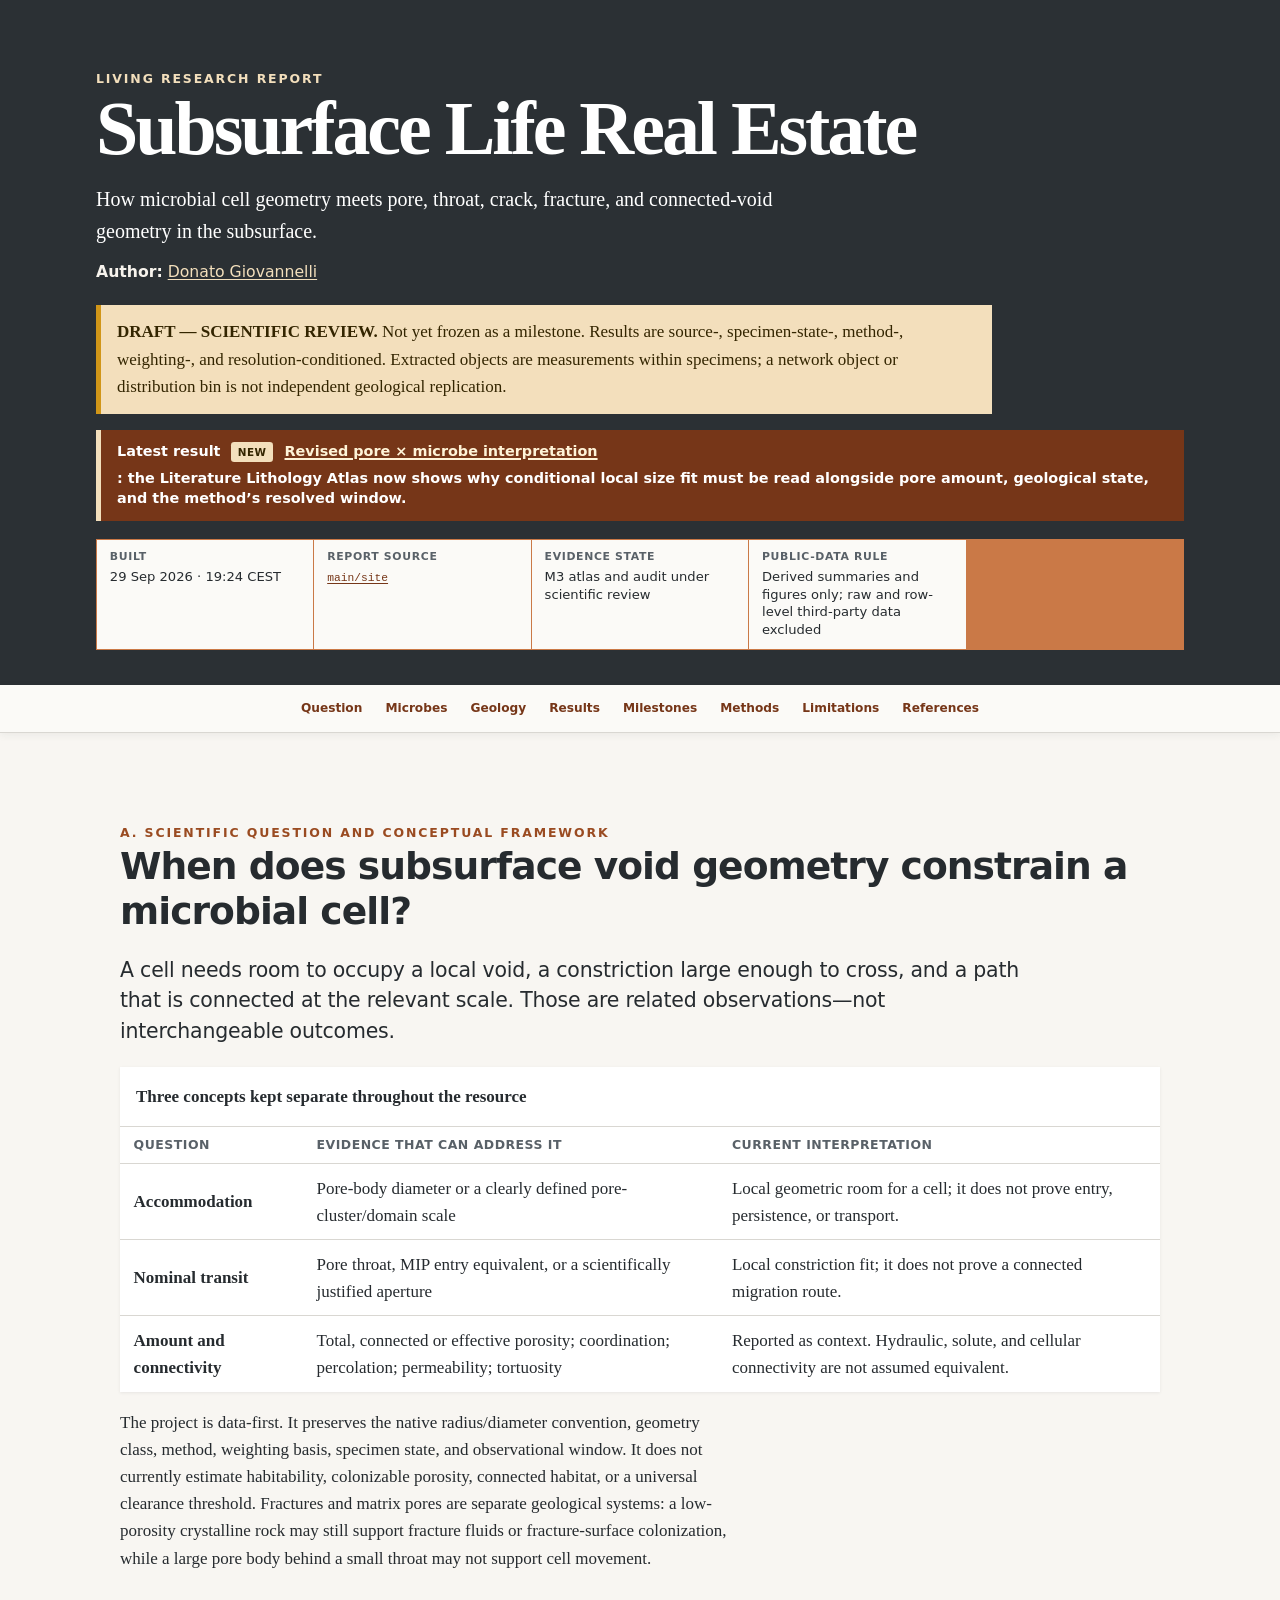
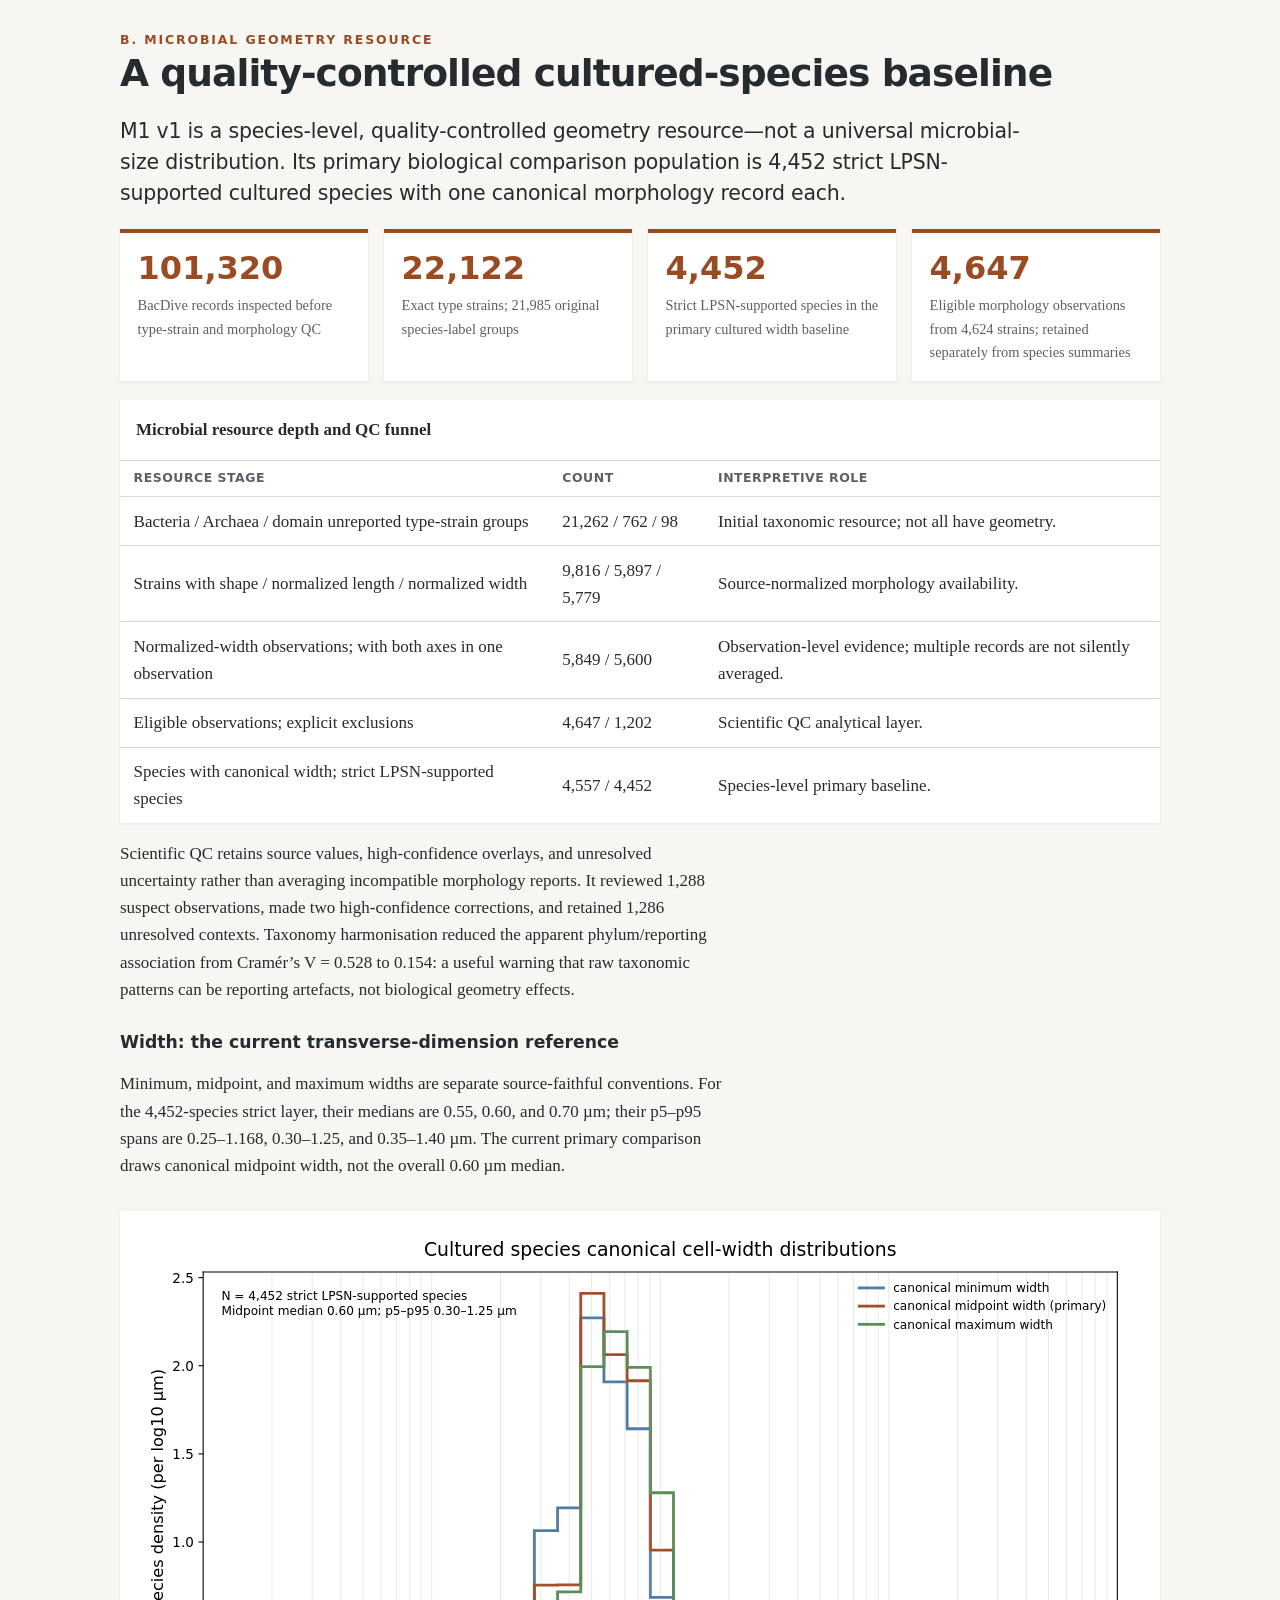
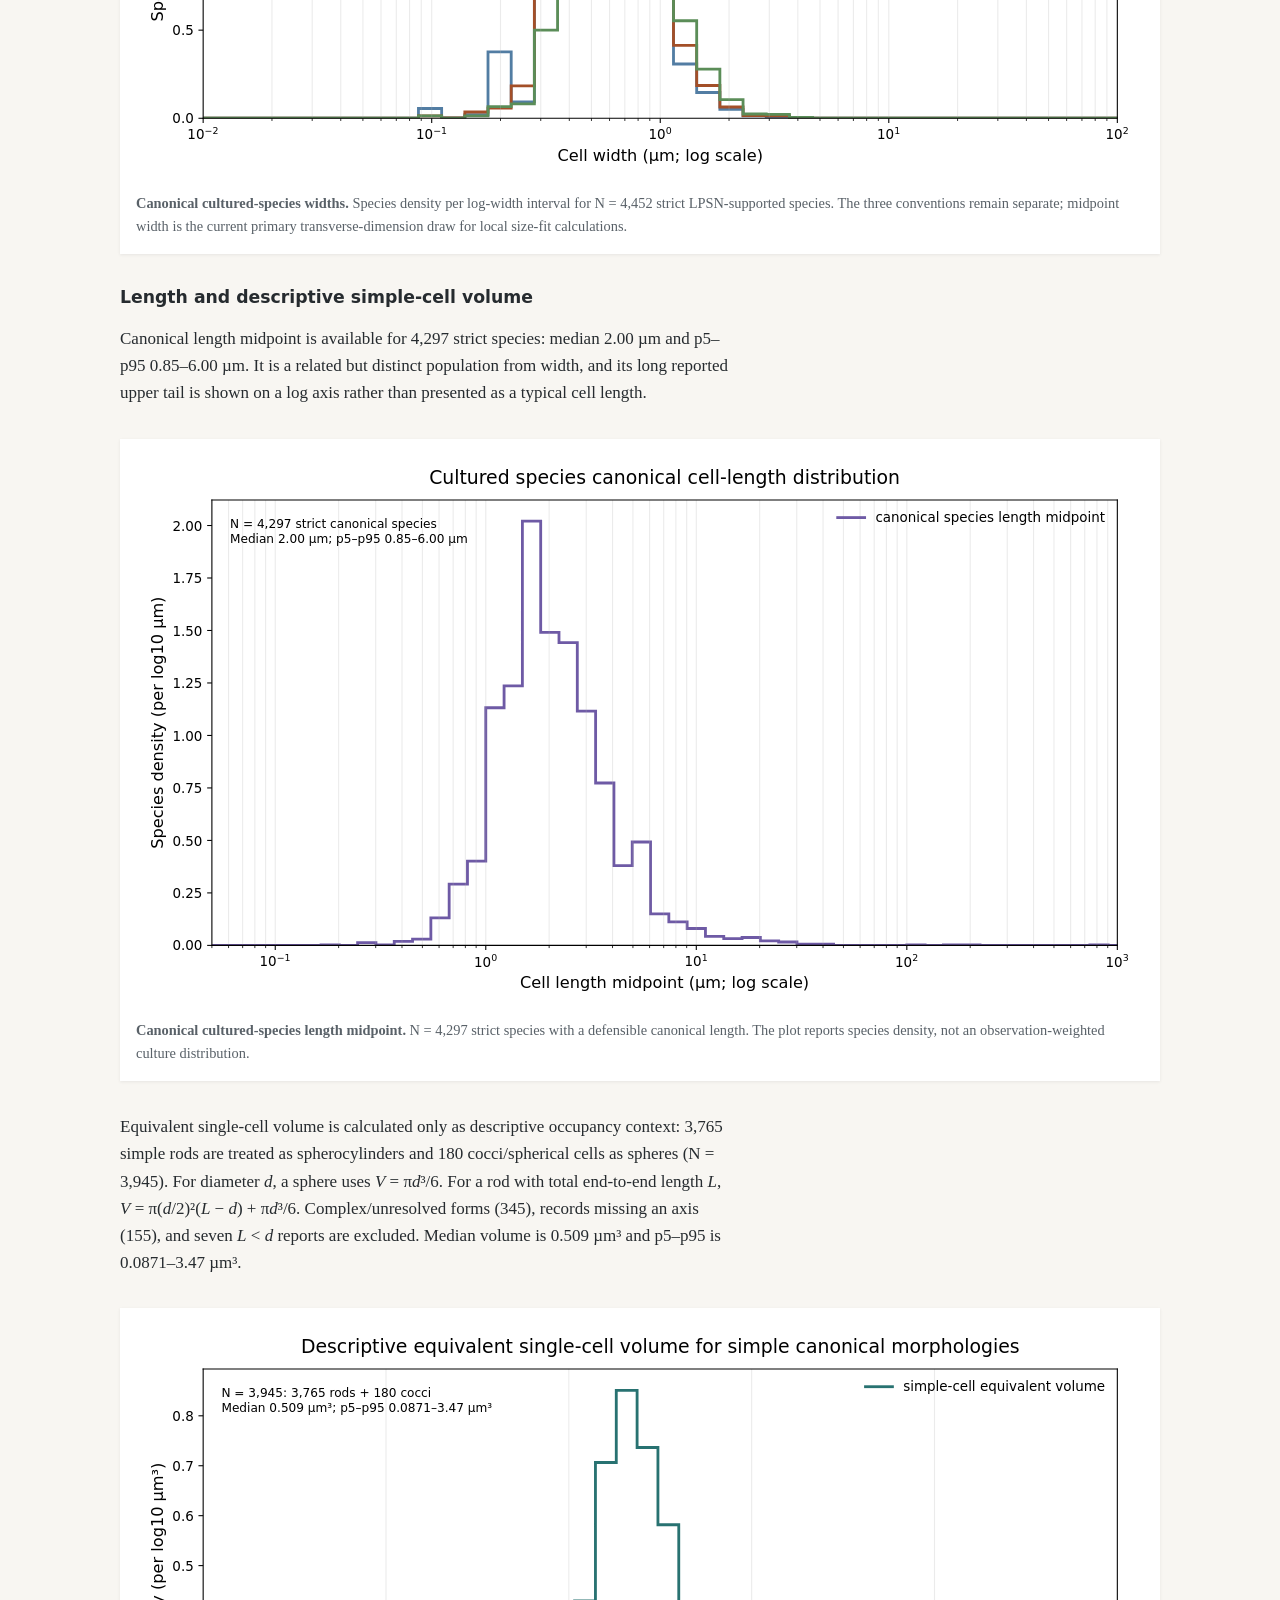
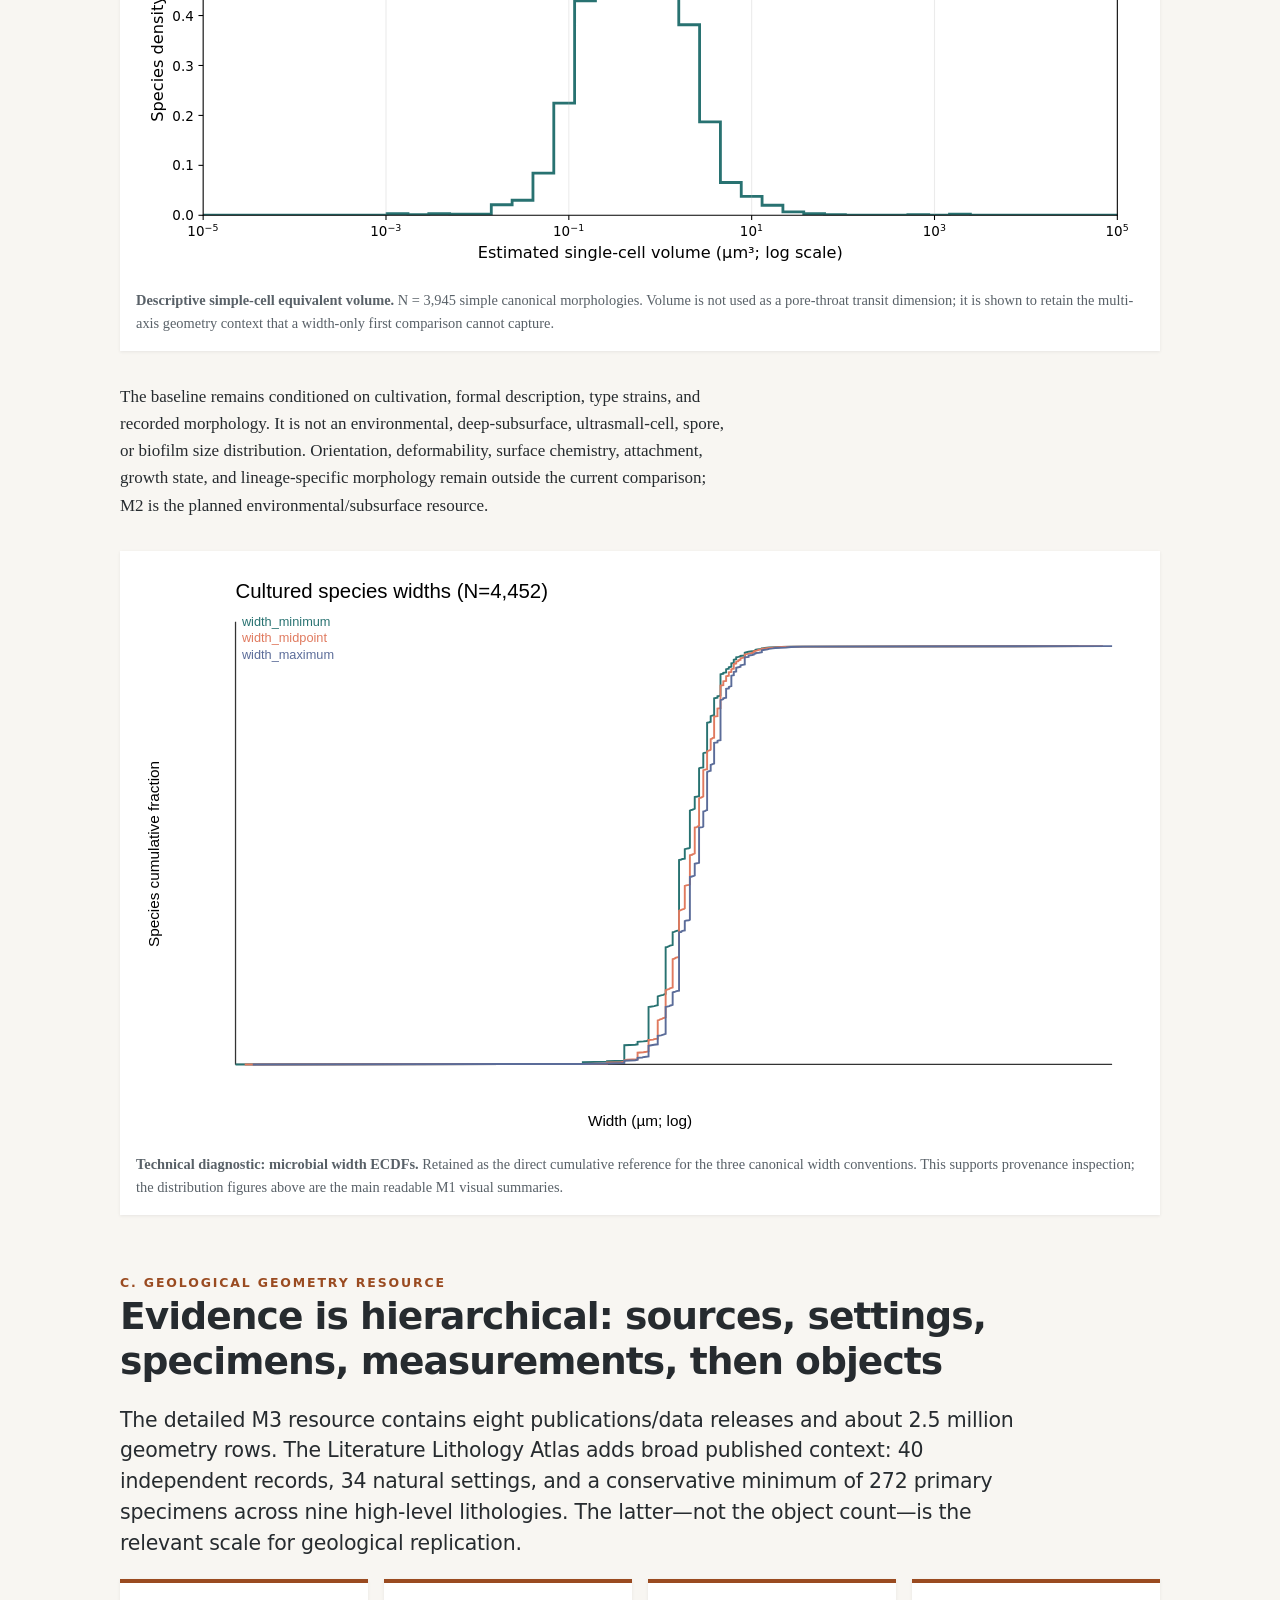
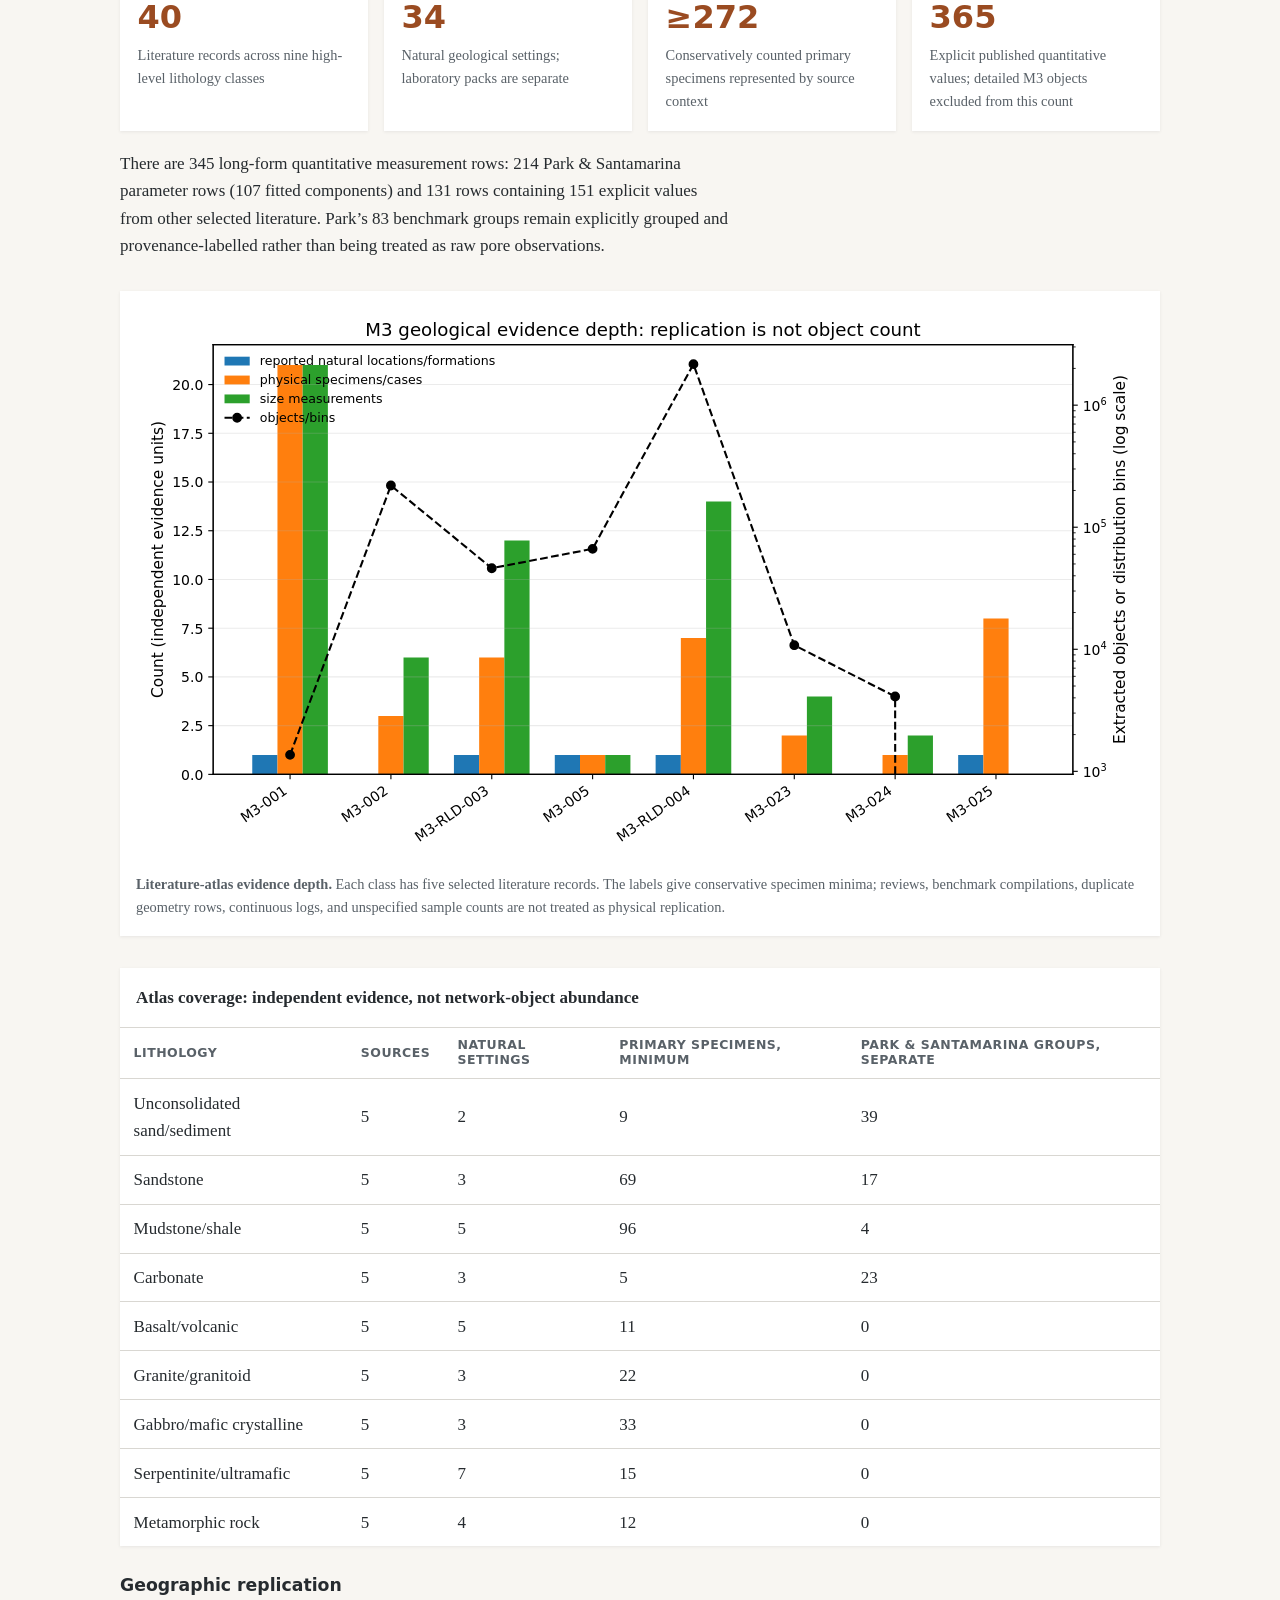
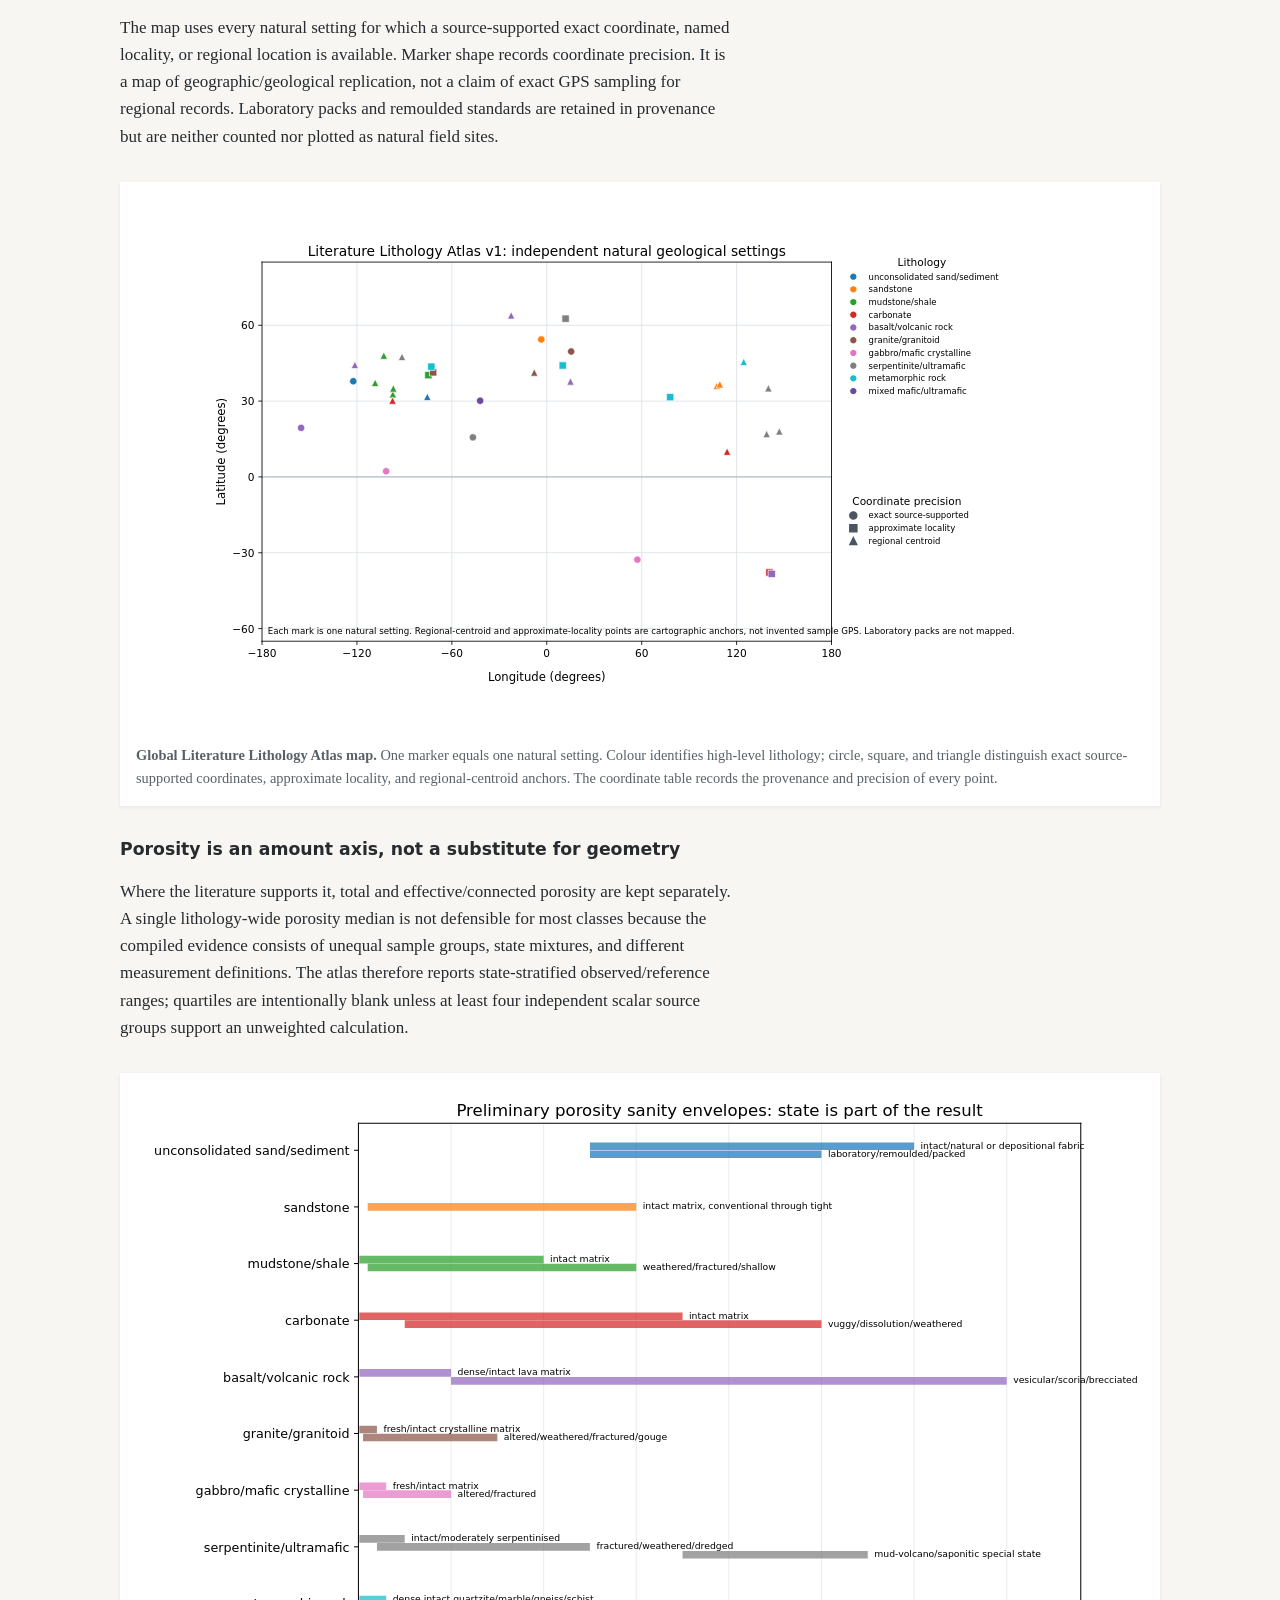
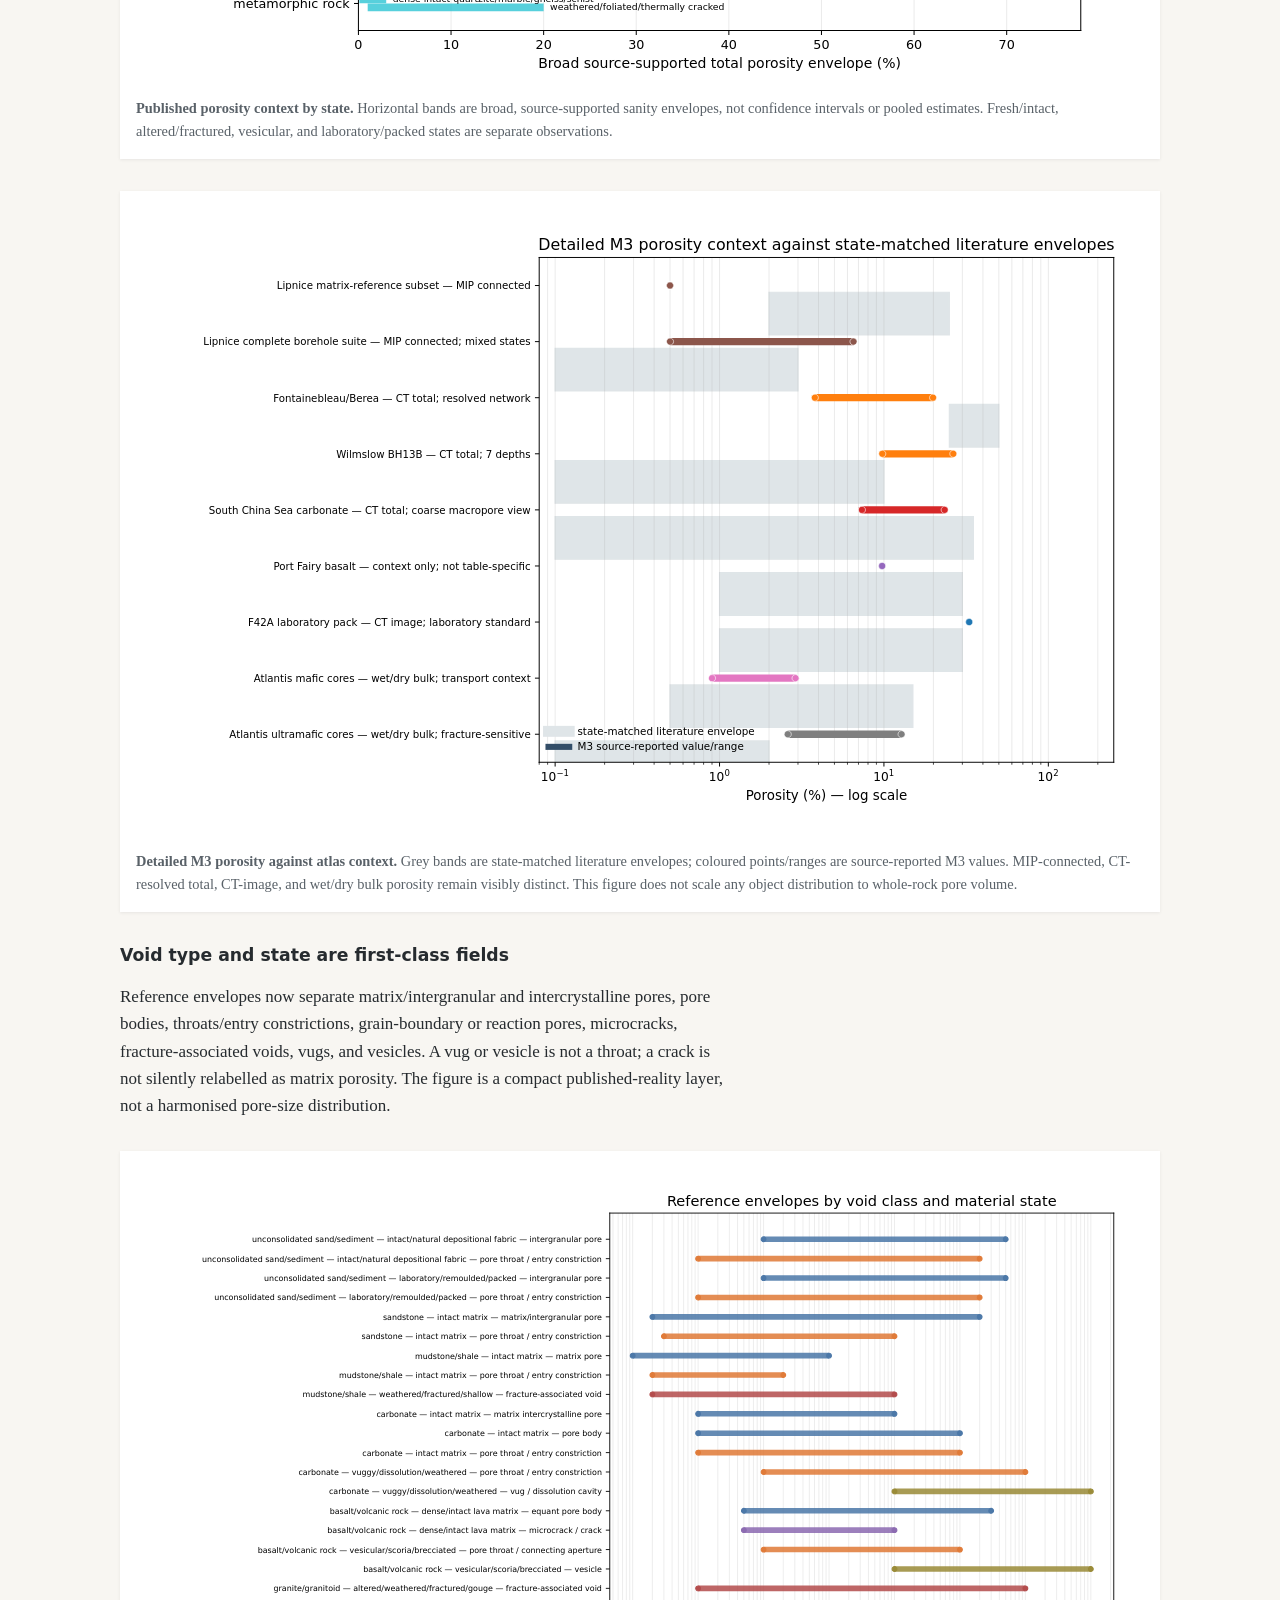
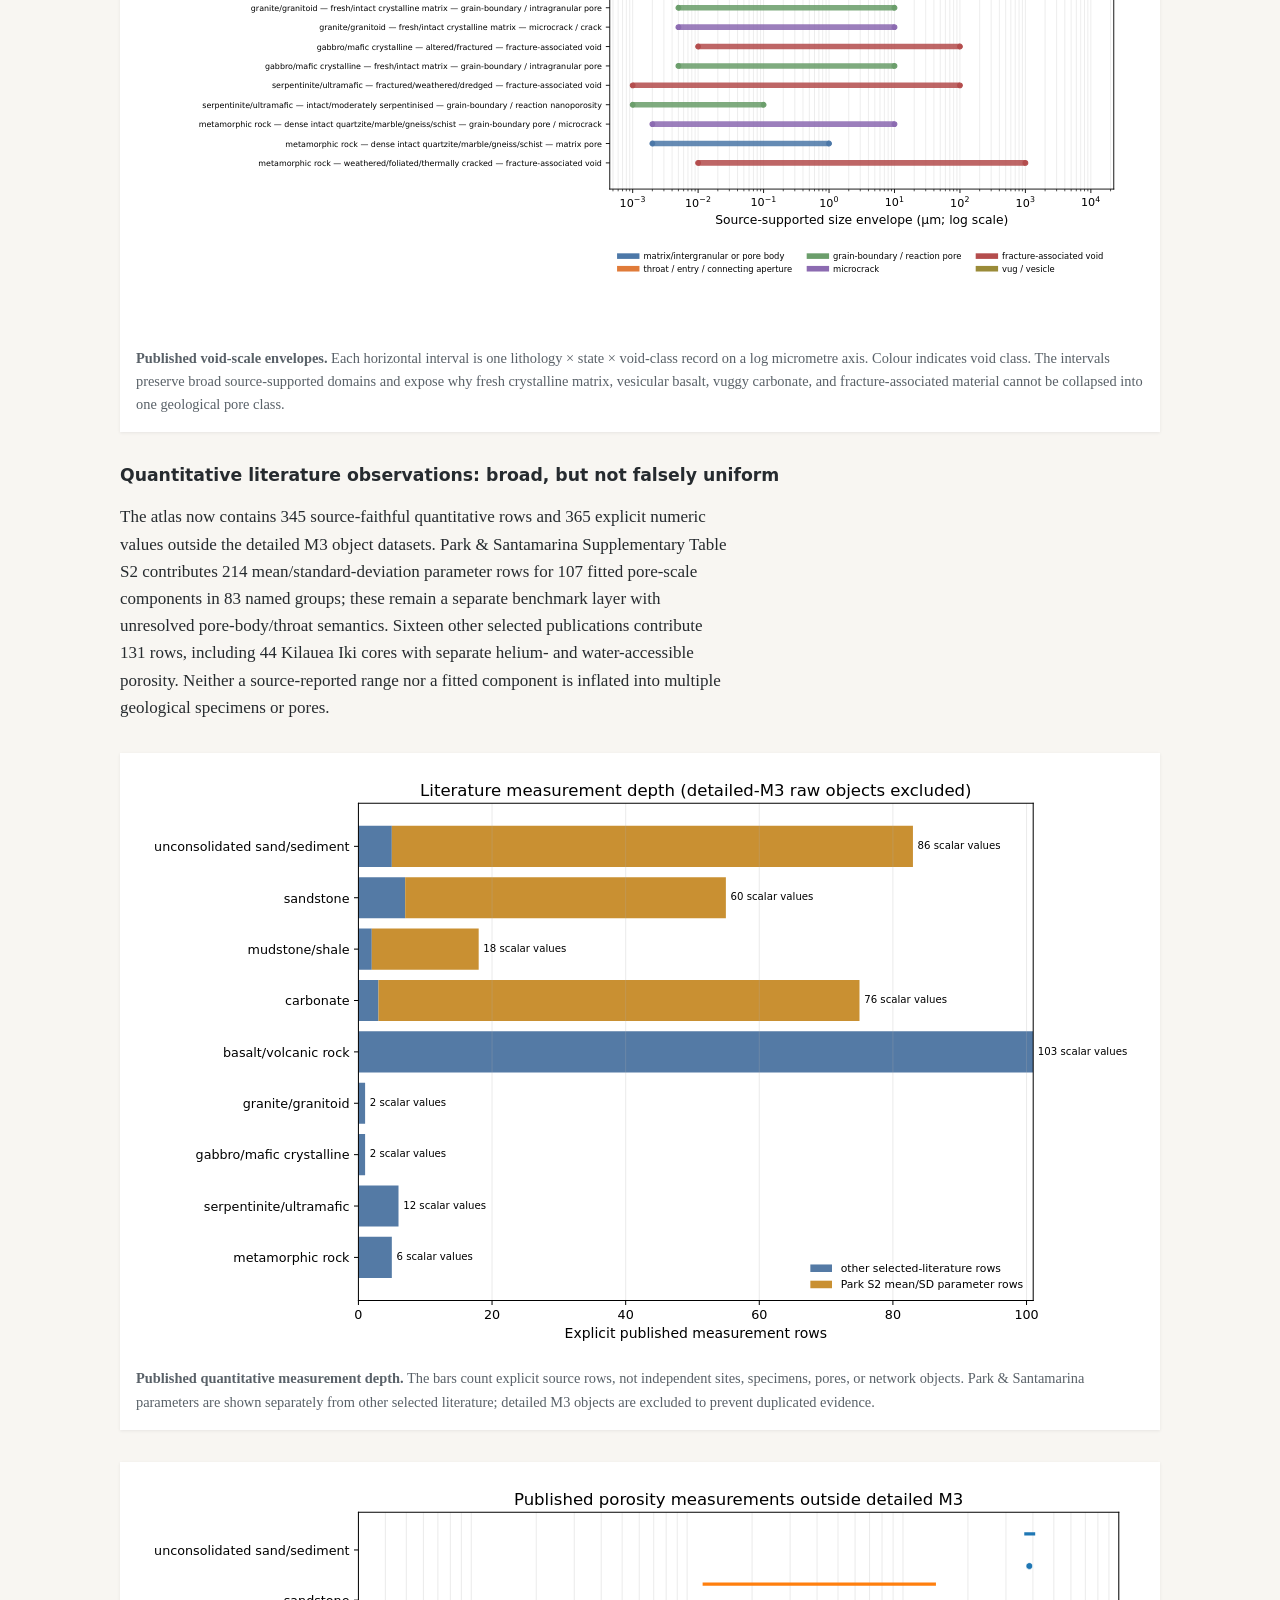
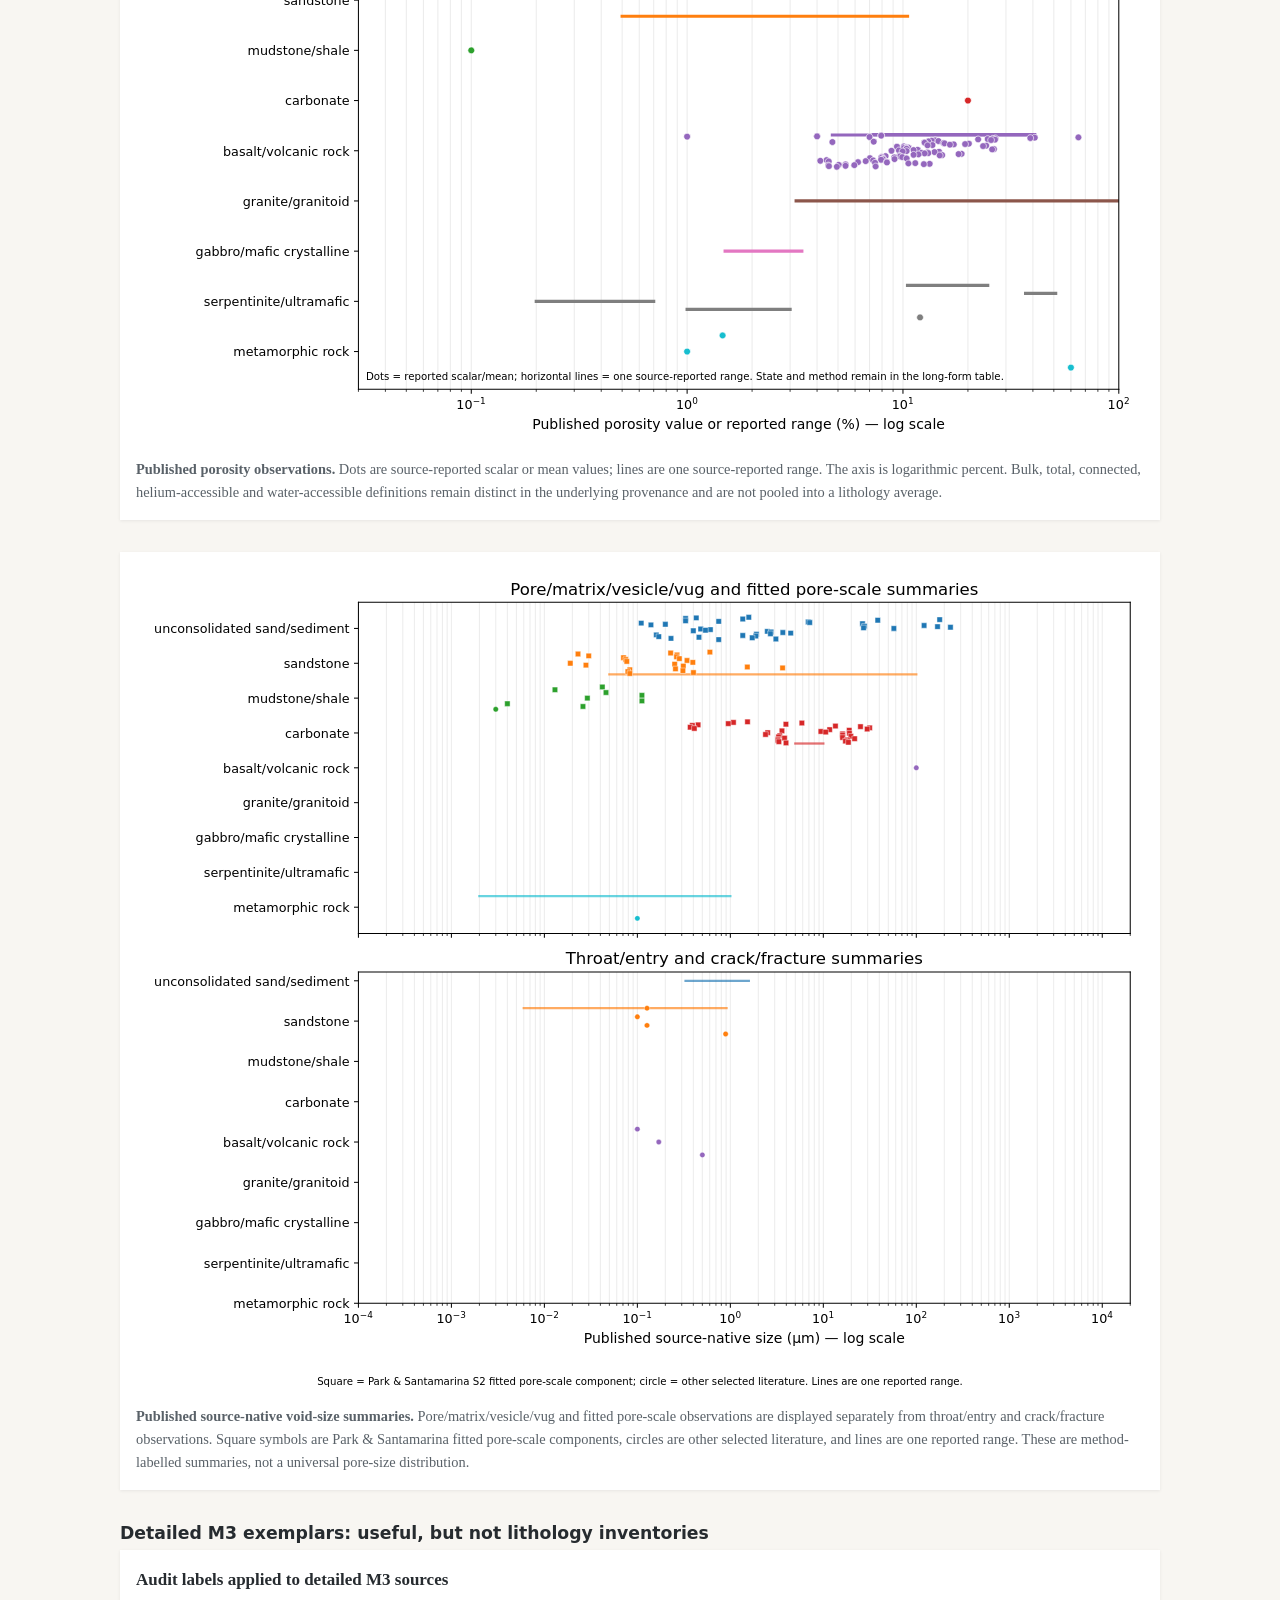
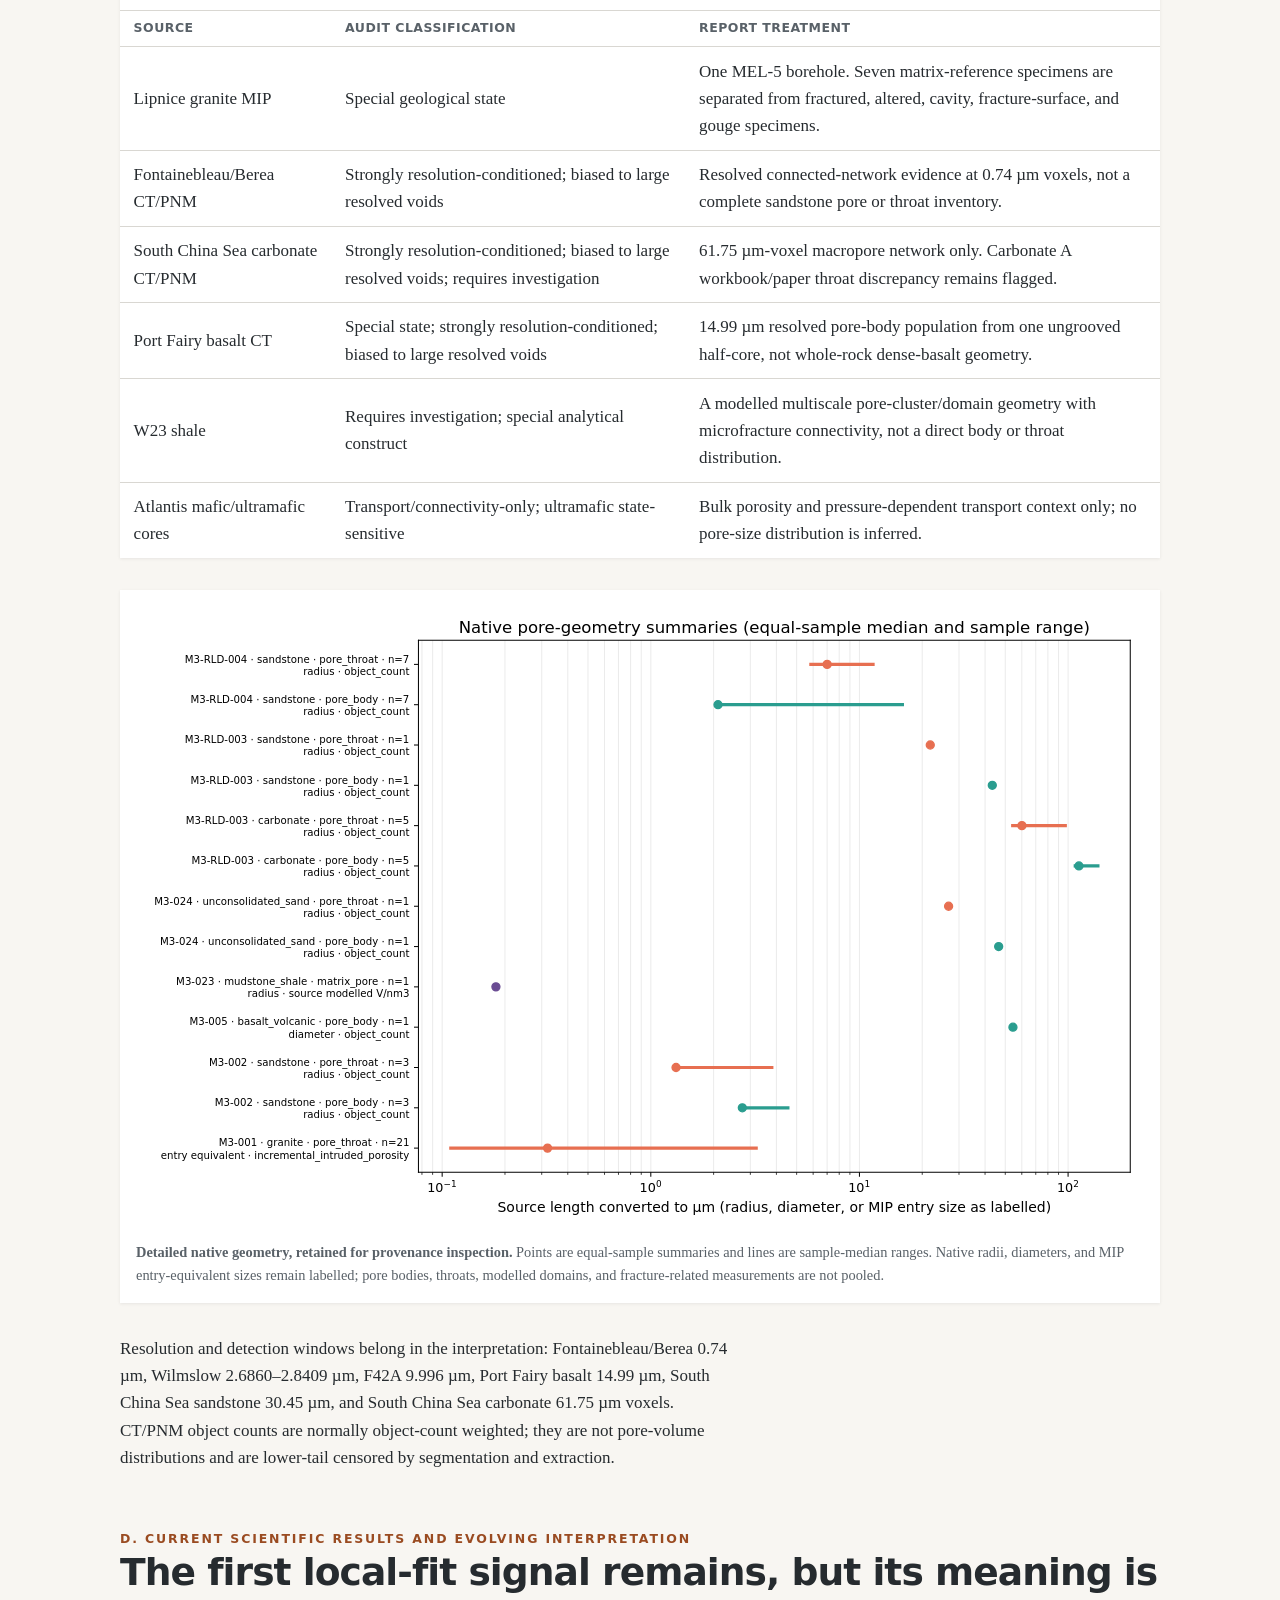
==== commit 36ff305f: "Draft review: clarify review-state documentation" ====
--- a/index.html
+++ b/index.html
@@ -16,7 +16,7 @@
     <p class="notice"><strong>DRAFT — SCIENTIFIC REVIEW.</strong> Not yet frozen as a milestone. Results are source-, specimen-state-, method-, weighting-, and resolution-conditioned. Extracted objects are measurements within specimens; a network object or distribution bin is not independent geological replication.</p>
     <div class="latest-result"><strong>Latest result <span class="new-marker">NEW</span></strong><a href="#results">Revised pore × microbe interpretation</a>: the Literature Lithology Atlas now shows why conditional local size fit must be read alongside pore amount, geological state, and the method’s resolved window.</div>
     <dl class="report-meta" aria-label="Report metadata">
-      <div><dt>Built</dt><dd>29 Sep 2026 · 19:02 CEST</dd></div>
+      <div><dt>Built</dt><dd>29 Sep 2026 · 19:24 CEST</dd></div>
       <div><dt>Report source</dt><dd><a href="https://github.com/giovannellilab/Subsurface_life_real_estate/tree/main/site"><code>main/site</code></a></dd></div>
       <div><dt>Evidence state</dt><dd>M3 atlas and audit under scientific review</dd></div>
       <div><dt>Public-data rule</dt><dd>Derived summaries and figures only; raw and row-level third-party data excluded</dd></div>
@@ -206,10 +206,10 @@
     <section id="references" aria-labelledby="references-heading">
       <p class="section-label">H. References and resources</p>
       <h2 id="references-heading">Traceable evidence, with raw data kept private</h2>
-      <p>The canonical reasoning is in the repository’s <a href="https://github.com/giovannellilab/Subsurface_life_real_estate/blob/main/docs/SCIENTIFIC_FRAMEWORK.md">Scientific Framework and cumulative-report rule</a>, <a href="https://github.com/giovannellilab/Subsurface_life_real_estate/blob/main/docs/M1_GEOMETRY_RESOURCE_V1.md">M1 geometry resource v1</a>, <a href="https://github.com/giovannellilab/Subsurface_life_real_estate/blob/main/docs/M3_GEOLOGICAL_RESOURCE_AUDIT.md">M3 Geological Resource Audit</a>, <a href="https://github.com/giovannellilab/Subsurface_life_real_estate/blob/main/docs/M3_LITERATURE_LITHOLOGY_ATLAS_V1.md">Literature Lithology Atlas v1</a>, <a href="https://github.com/giovannellilab/Subsurface_life_real_estate/blob/main/docs/M3_LITERATURE_QUANTITATIVE_MEASUREMENTS_V1.md">Literature Quantitative Measurements v1</a>, <a href="https://github.com/giovannellilab/Subsurface_life_real_estate/blob/main/docs/SCIENTIFIC_QC_V1_REPORT.md">Microbial Scientific QC report</a>, and the <a href="https://github.com/giovannellilab/Subsurface_life_real_estate/tree/main/docs/provenance">provenance records</a>.</p>
+      <p>The canonical reasoning is maintained in the repository’s Scientific Framework and cumulative-report rule, M1 geometry resource v1, M3 Geological Resource Audit, Literature Lithology Atlas v1, Literature Quantitative Measurements v1, and provenance records. Those review-state documents will receive public repository links only when the scientific review is frozen on <code>main</code>; this draft deliberately does not point readers to non-existent public paths. The already published <a href="https://github.com/giovannellilab/Subsurface_life_real_estate/blob/main/docs/SCIENTIFIC_QC_V1_REPORT.md">Microbial Scientific QC report</a> remains available as the M1 source record.</p>
       <p>The external benchmark is <a href="https://doi.org/10.1038/s41598-020-78714-3">Park &amp; Santamarina (2020)</a>. The atlas source register provides the persistent identifiers, source roles, localities, methods, geometry definitions, and exact table/figure provenance for all 40 selected records. Detailed M3 source pages include <a href="https://doi.org/10.1594/PANGAEA.898001">Lipnice MIP</a>, <a href="https://doi.org/10.3389/feart.2018.00058">Fontainebleau/Berea PNM</a>, <a href="https://doi.org/10.17632/t8rj6b6gwn.1">South China Sea carbonate PNM</a>, <a href="https://doi.org/10.7910/DVN/WBSHKX">Harvard shale</a>, and <a href="https://doi.org/10.1594/PANGAEA.873535">Atlantis Massif transport data</a>.</p>
     </section>
   </main>
-  <footer><p><a href="#top">Back to top</a> · Subsurface Life Real Estate · Living scientific evidence report · built 29 Sep 2026 · 19:02 CEST</p></footer>
+  <footer><p><a href="#top">Back to top</a> · Subsurface Life Real Estate · Living scientific evidence report · built 29 Sep 2026 · 19:24 CEST</p></footer>
 </body>
 </html>
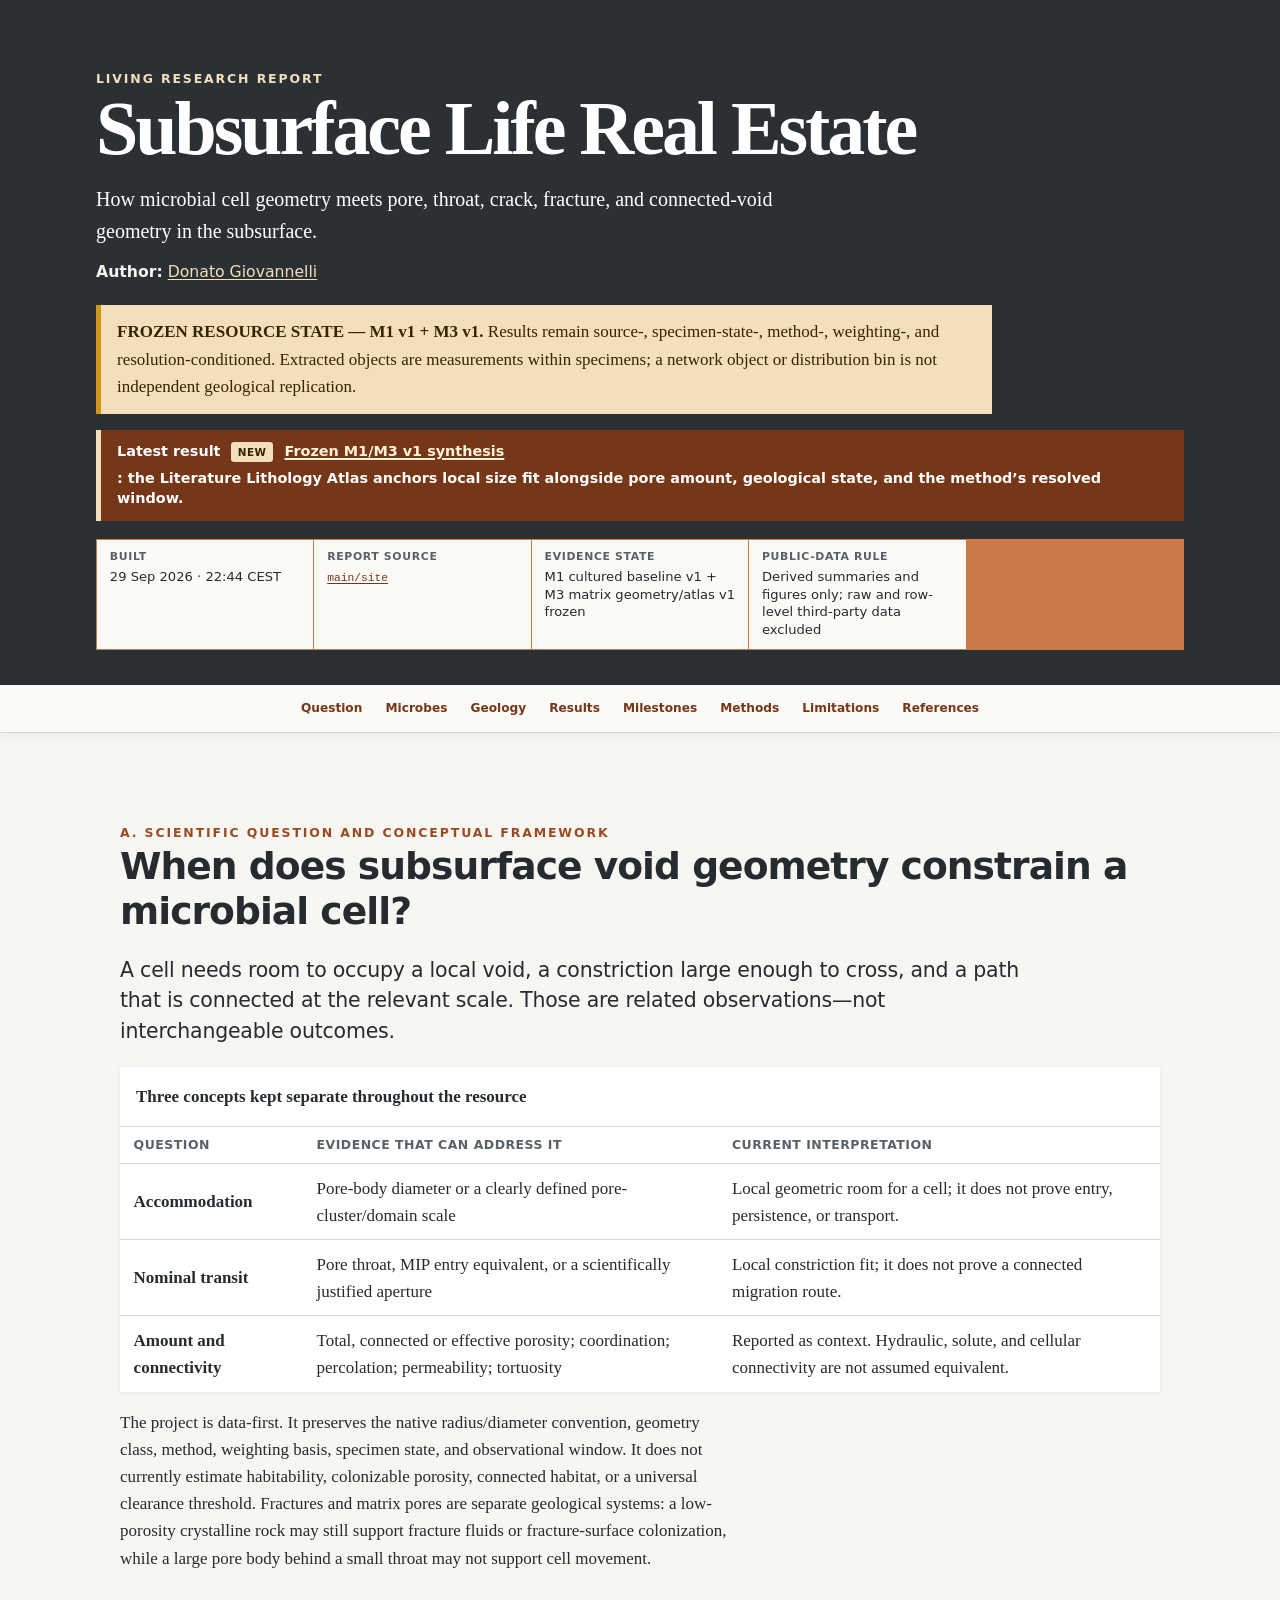
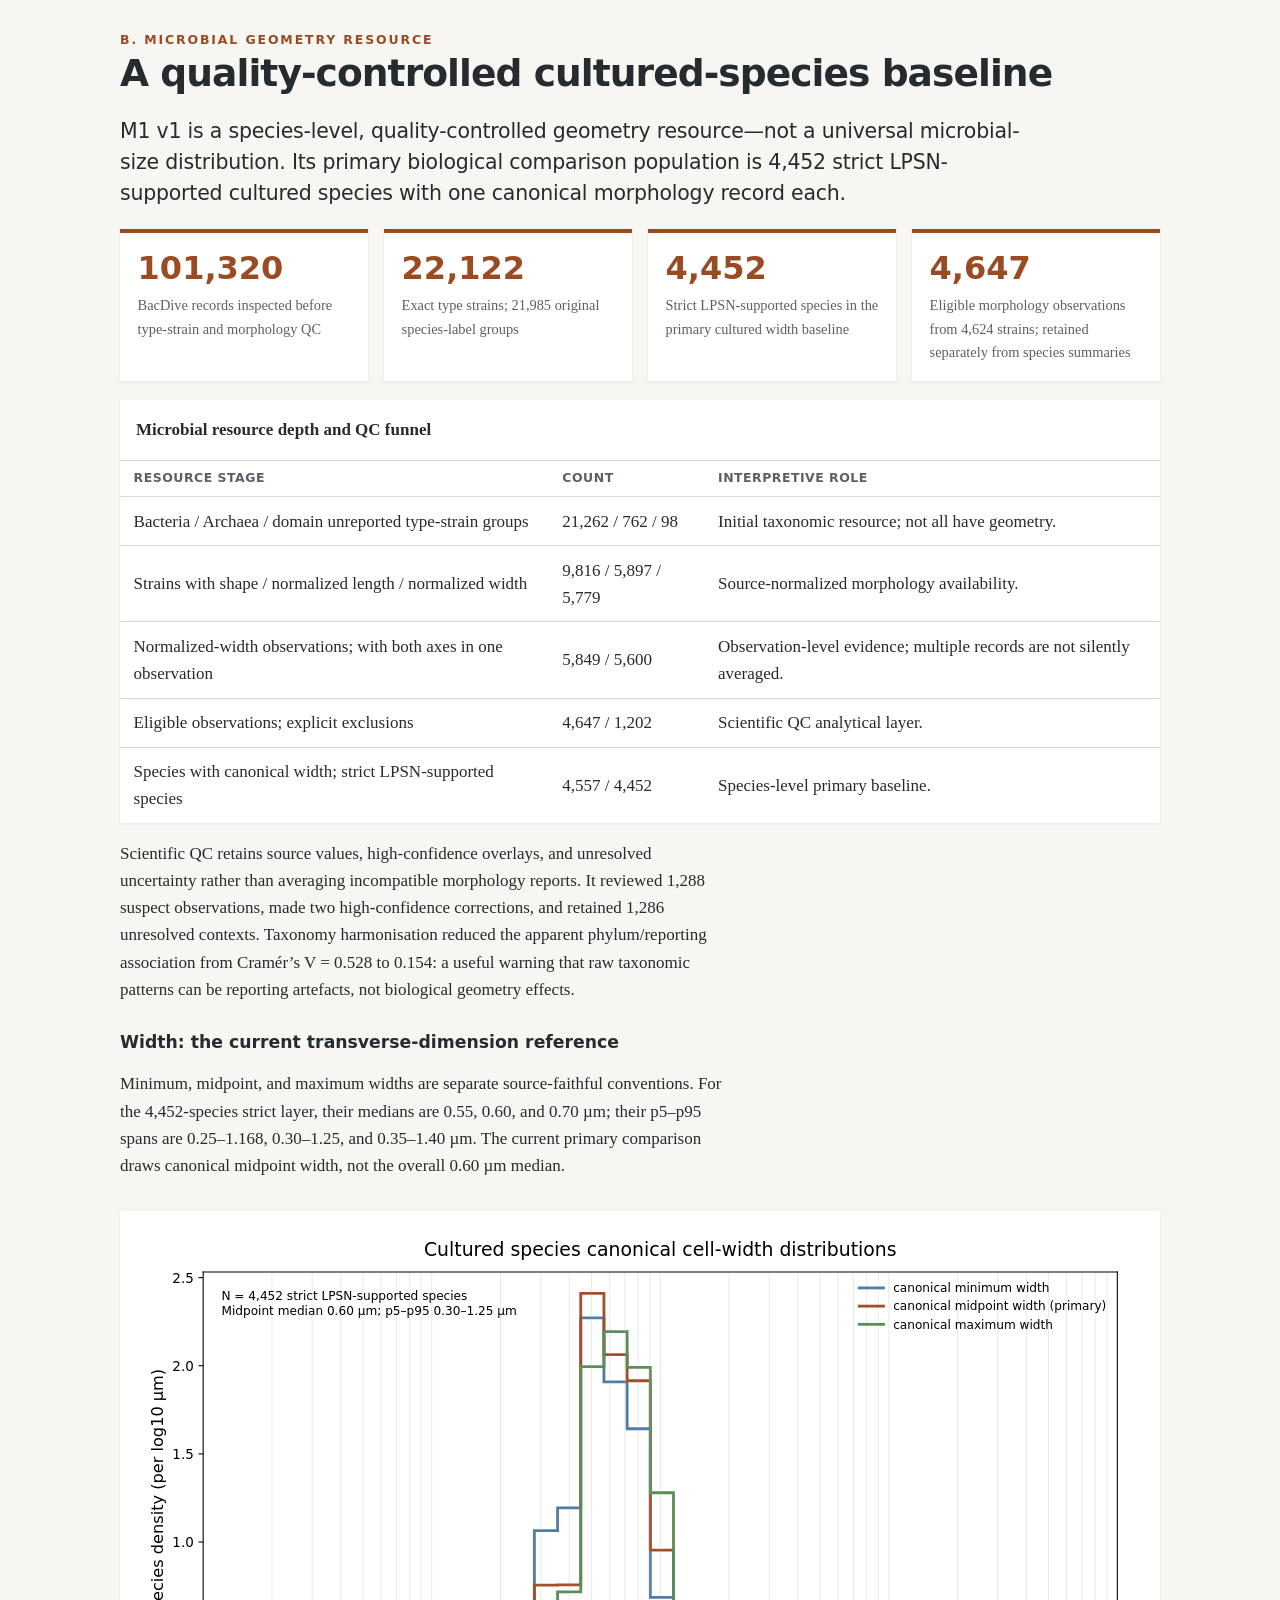
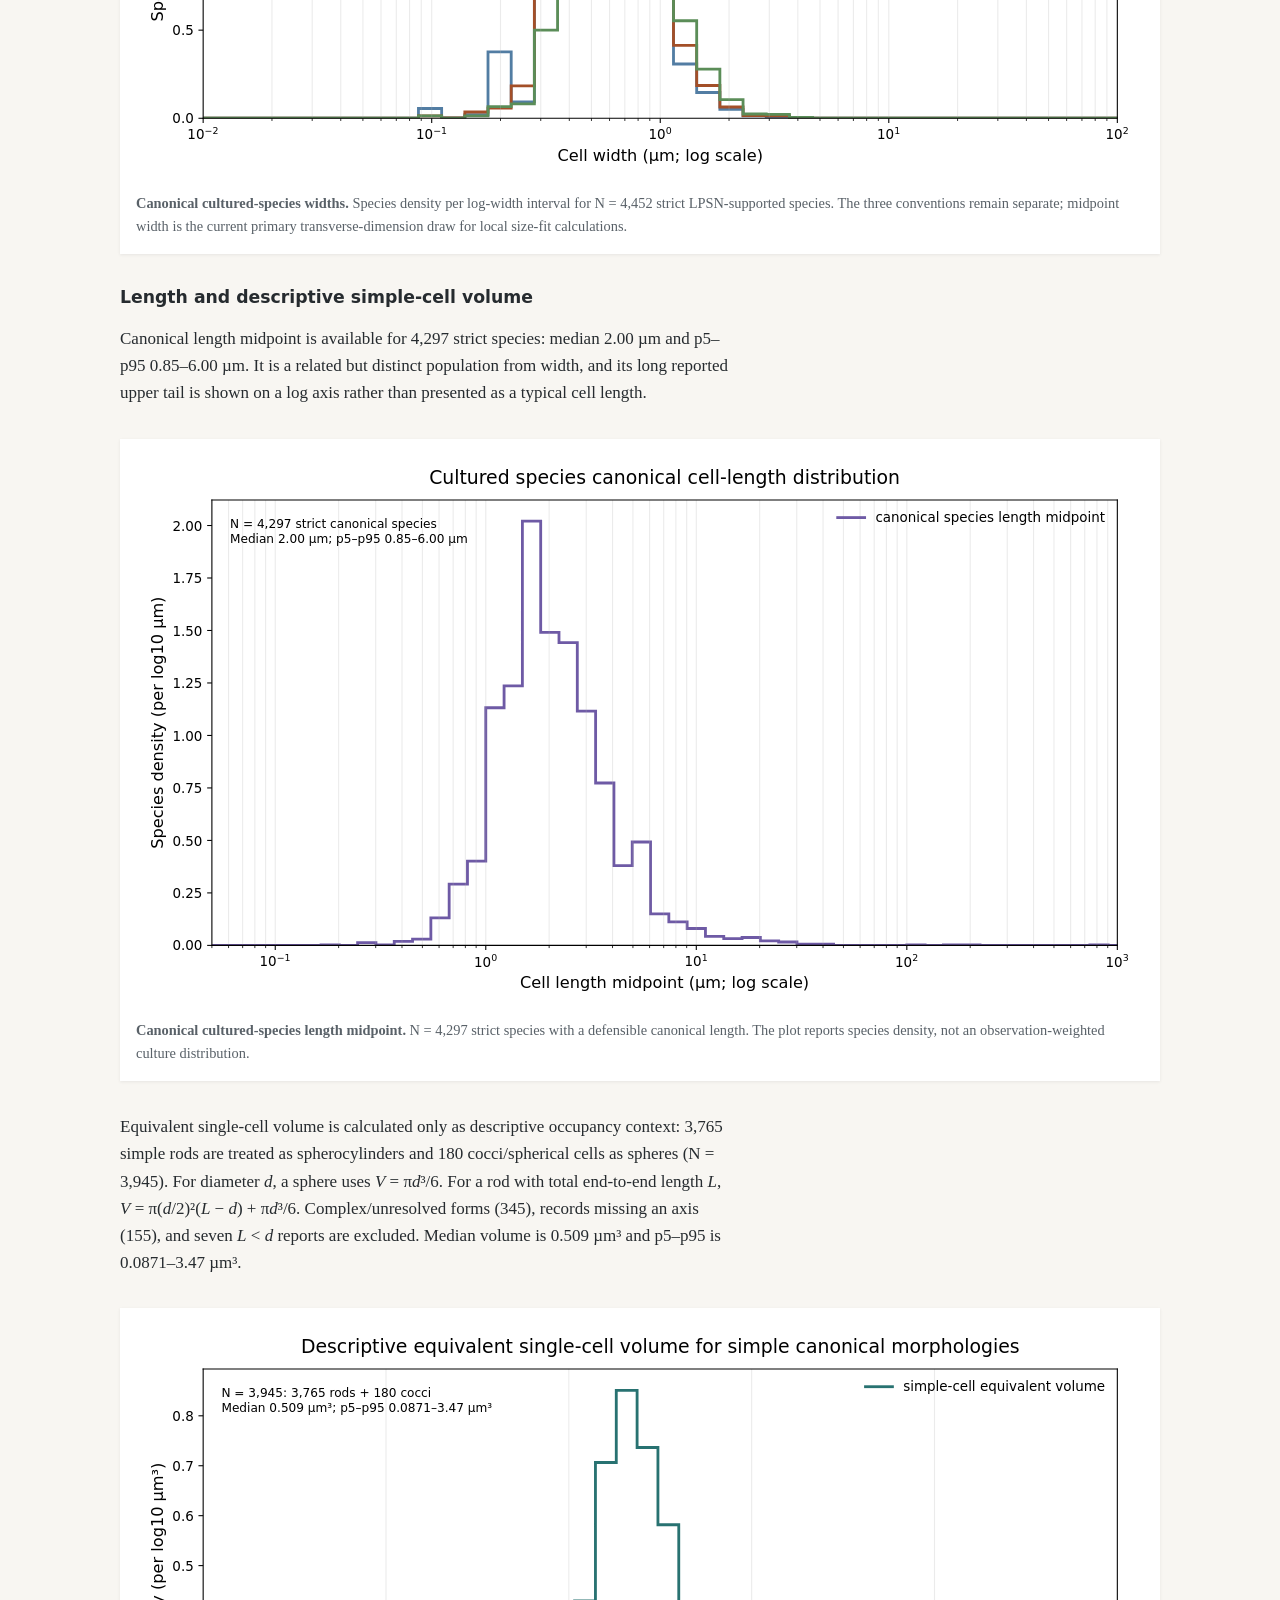
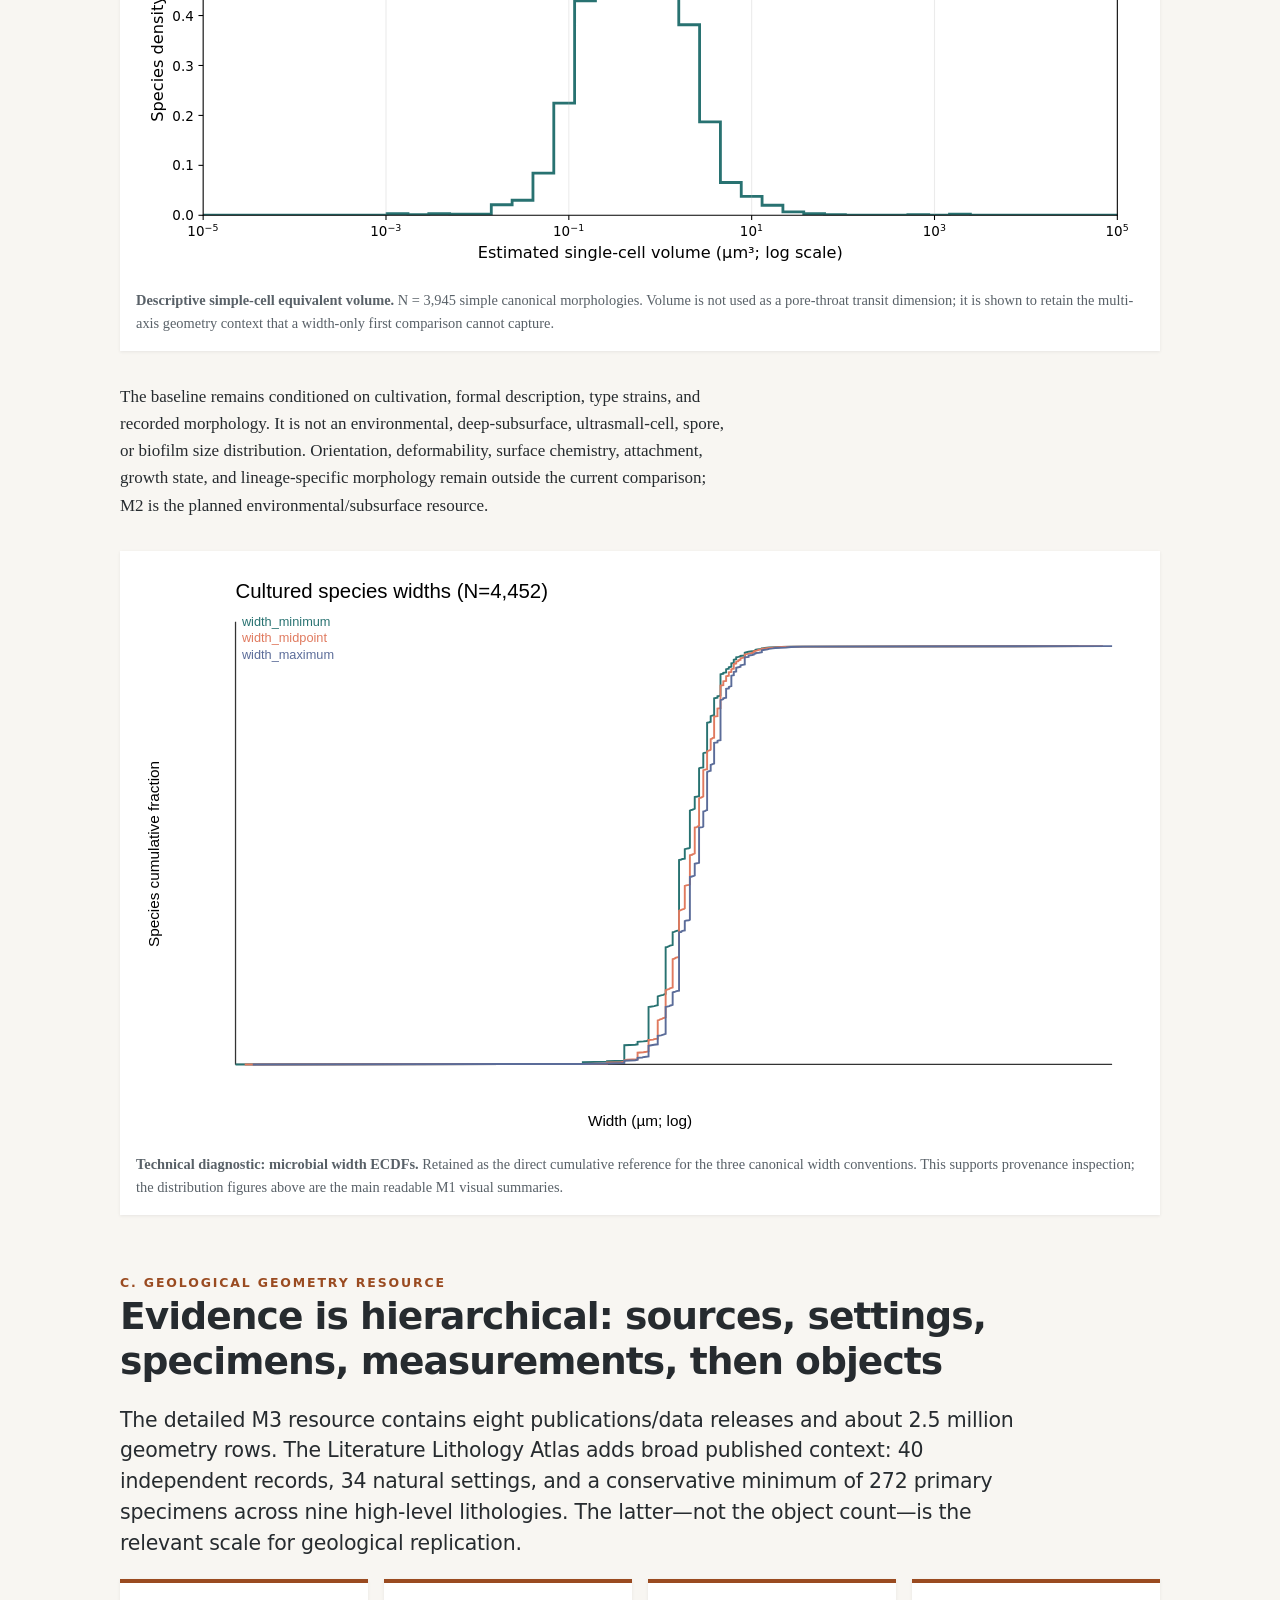
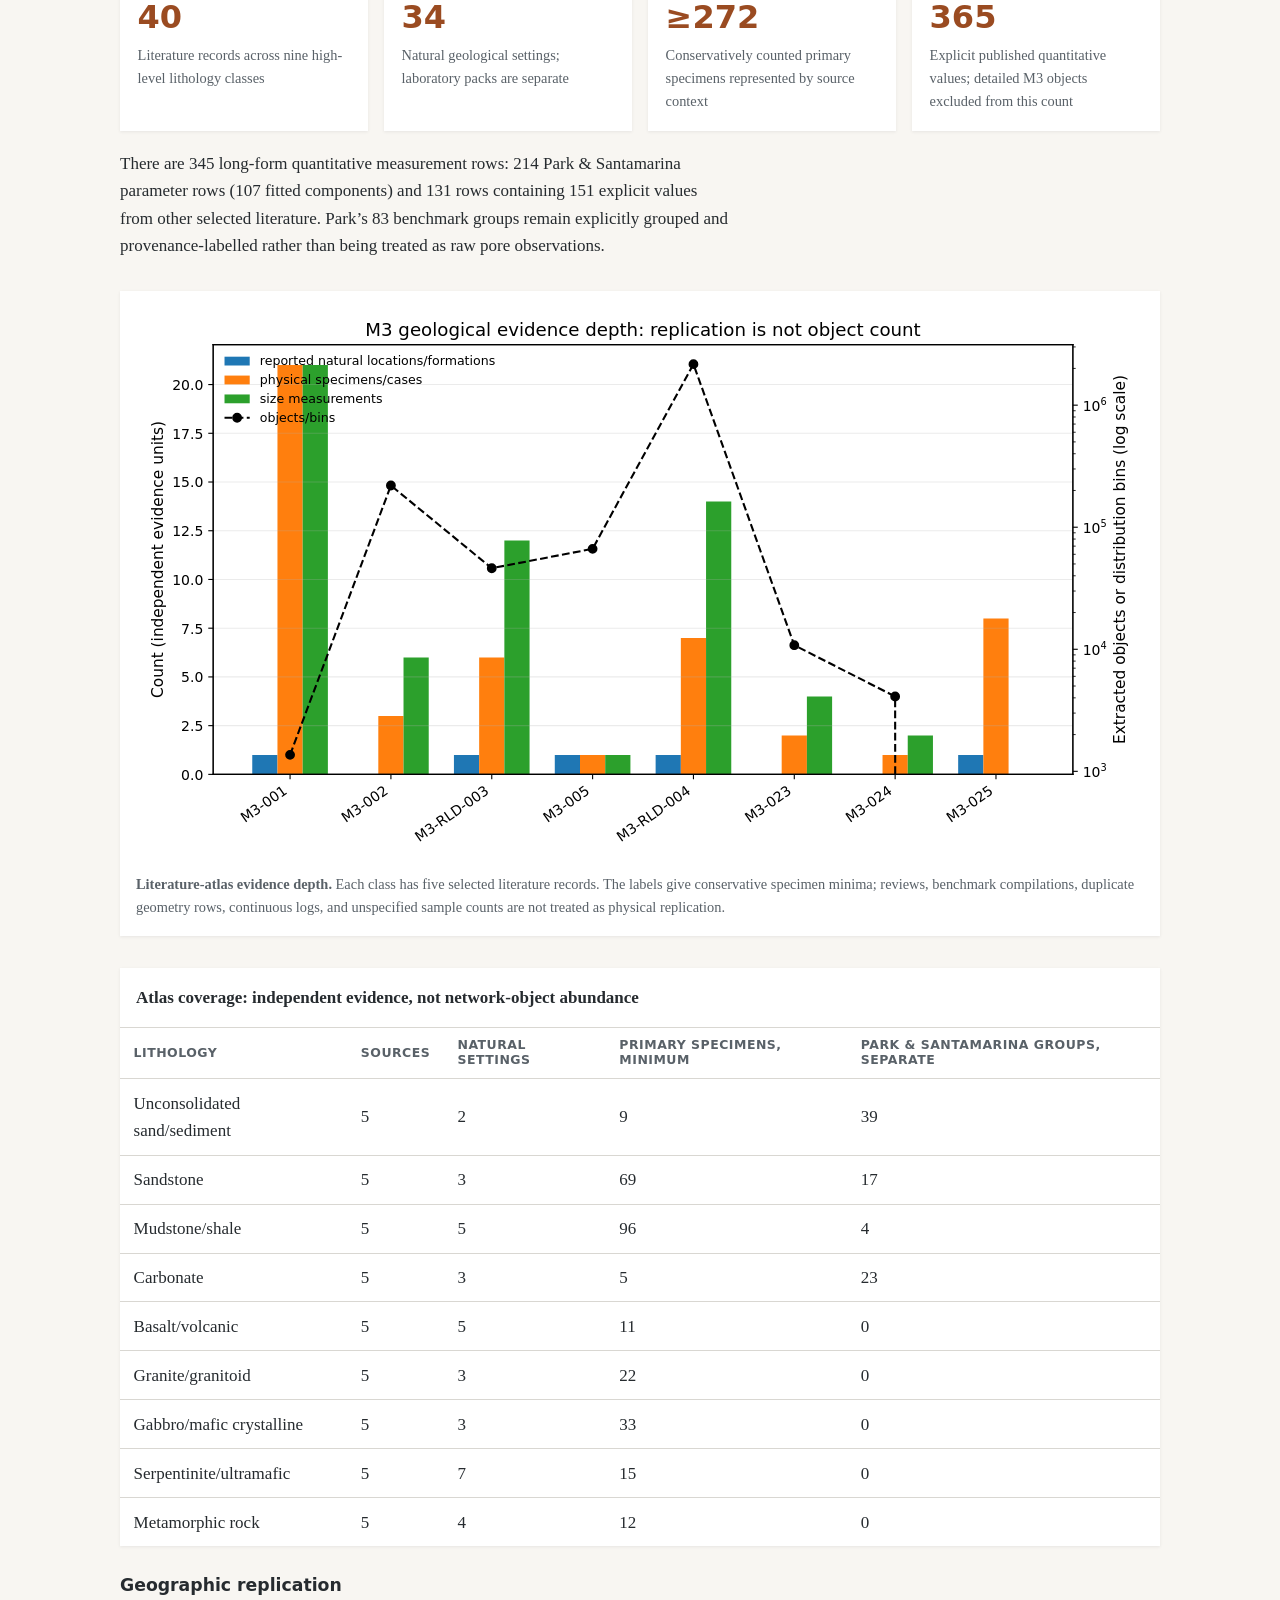
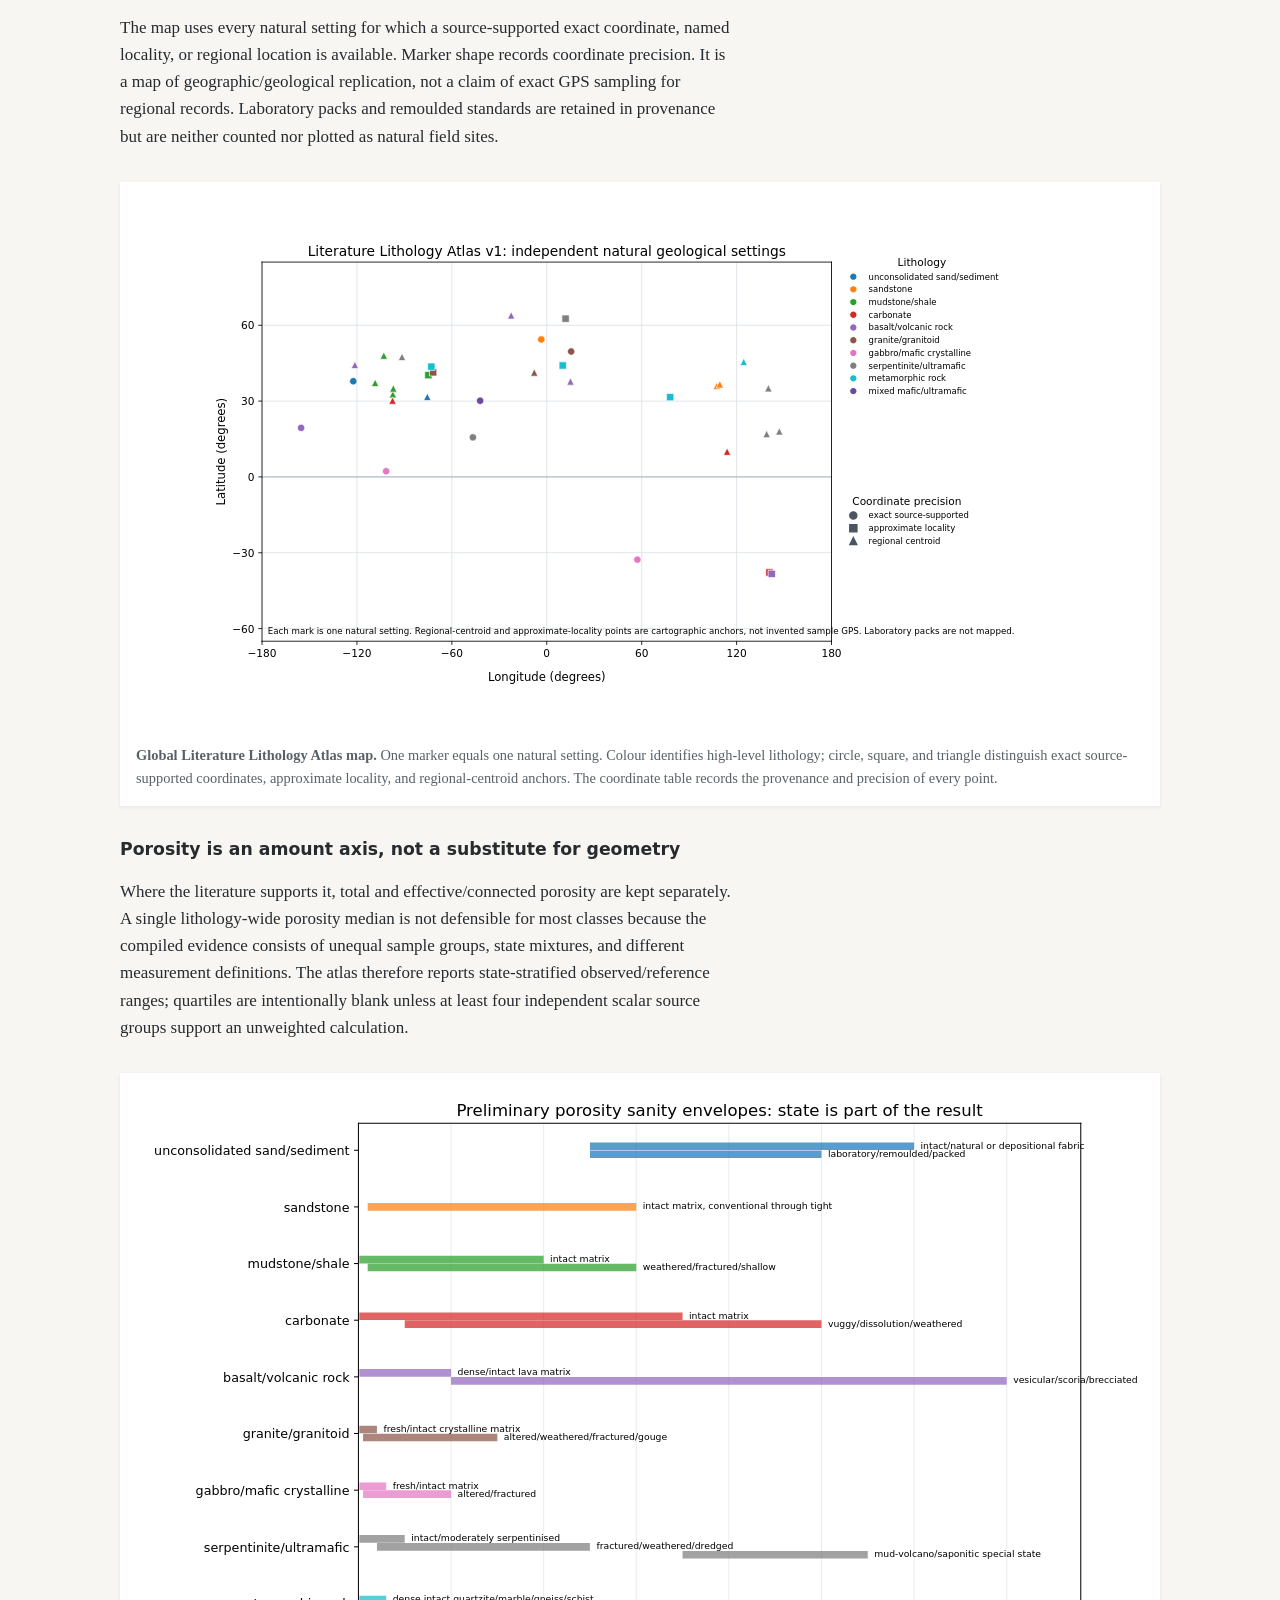
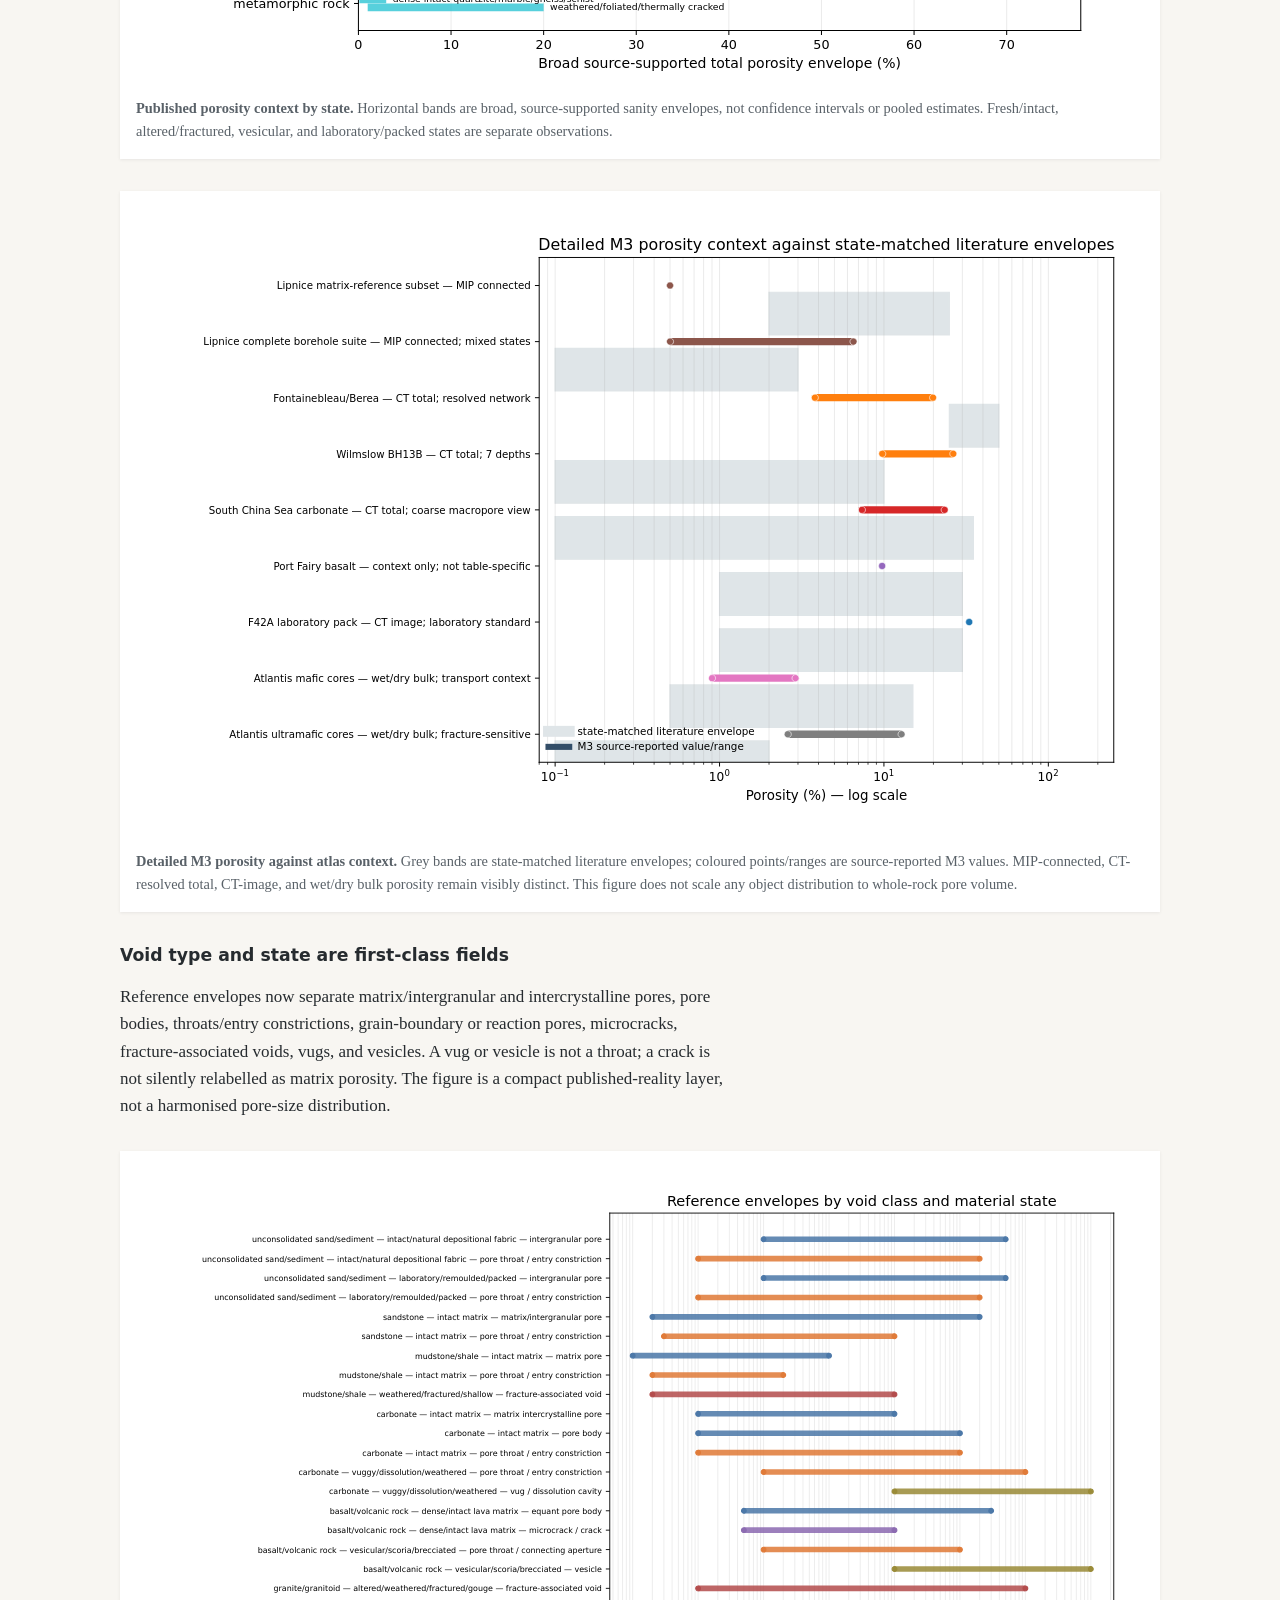
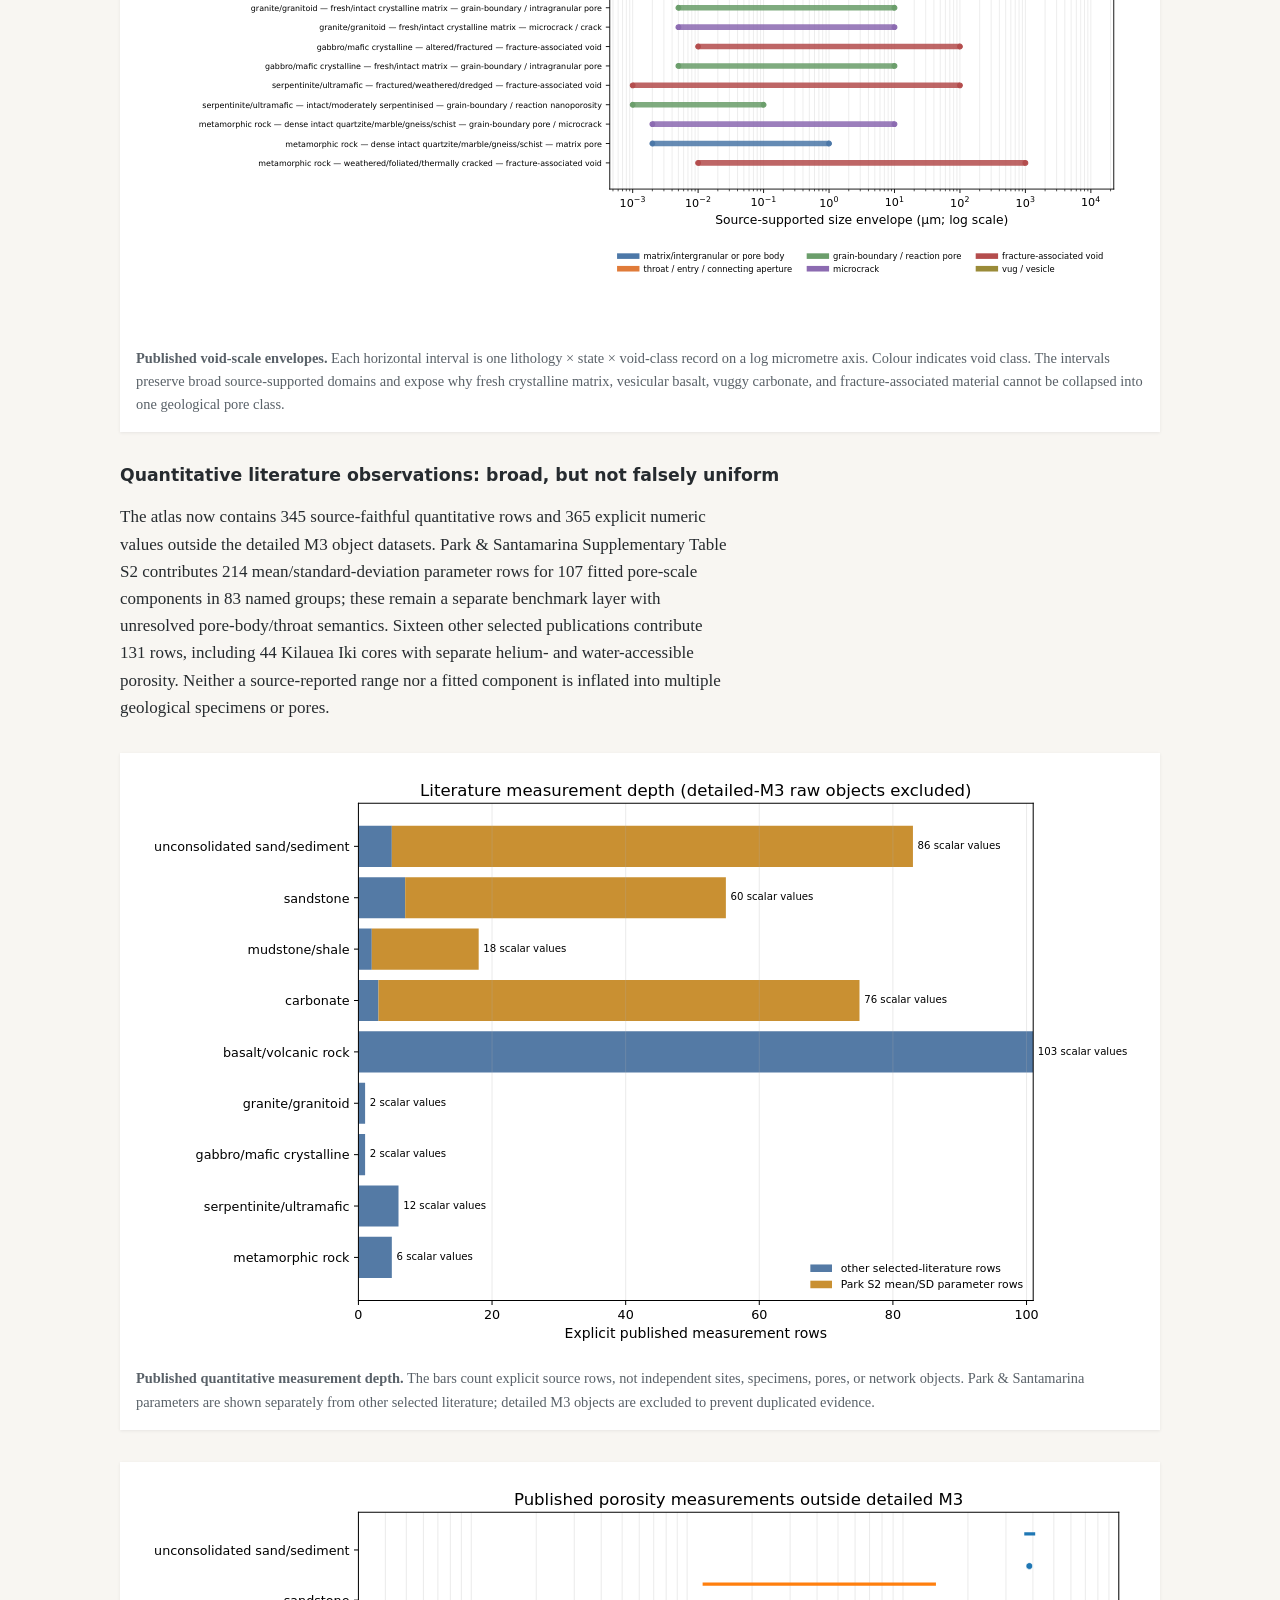
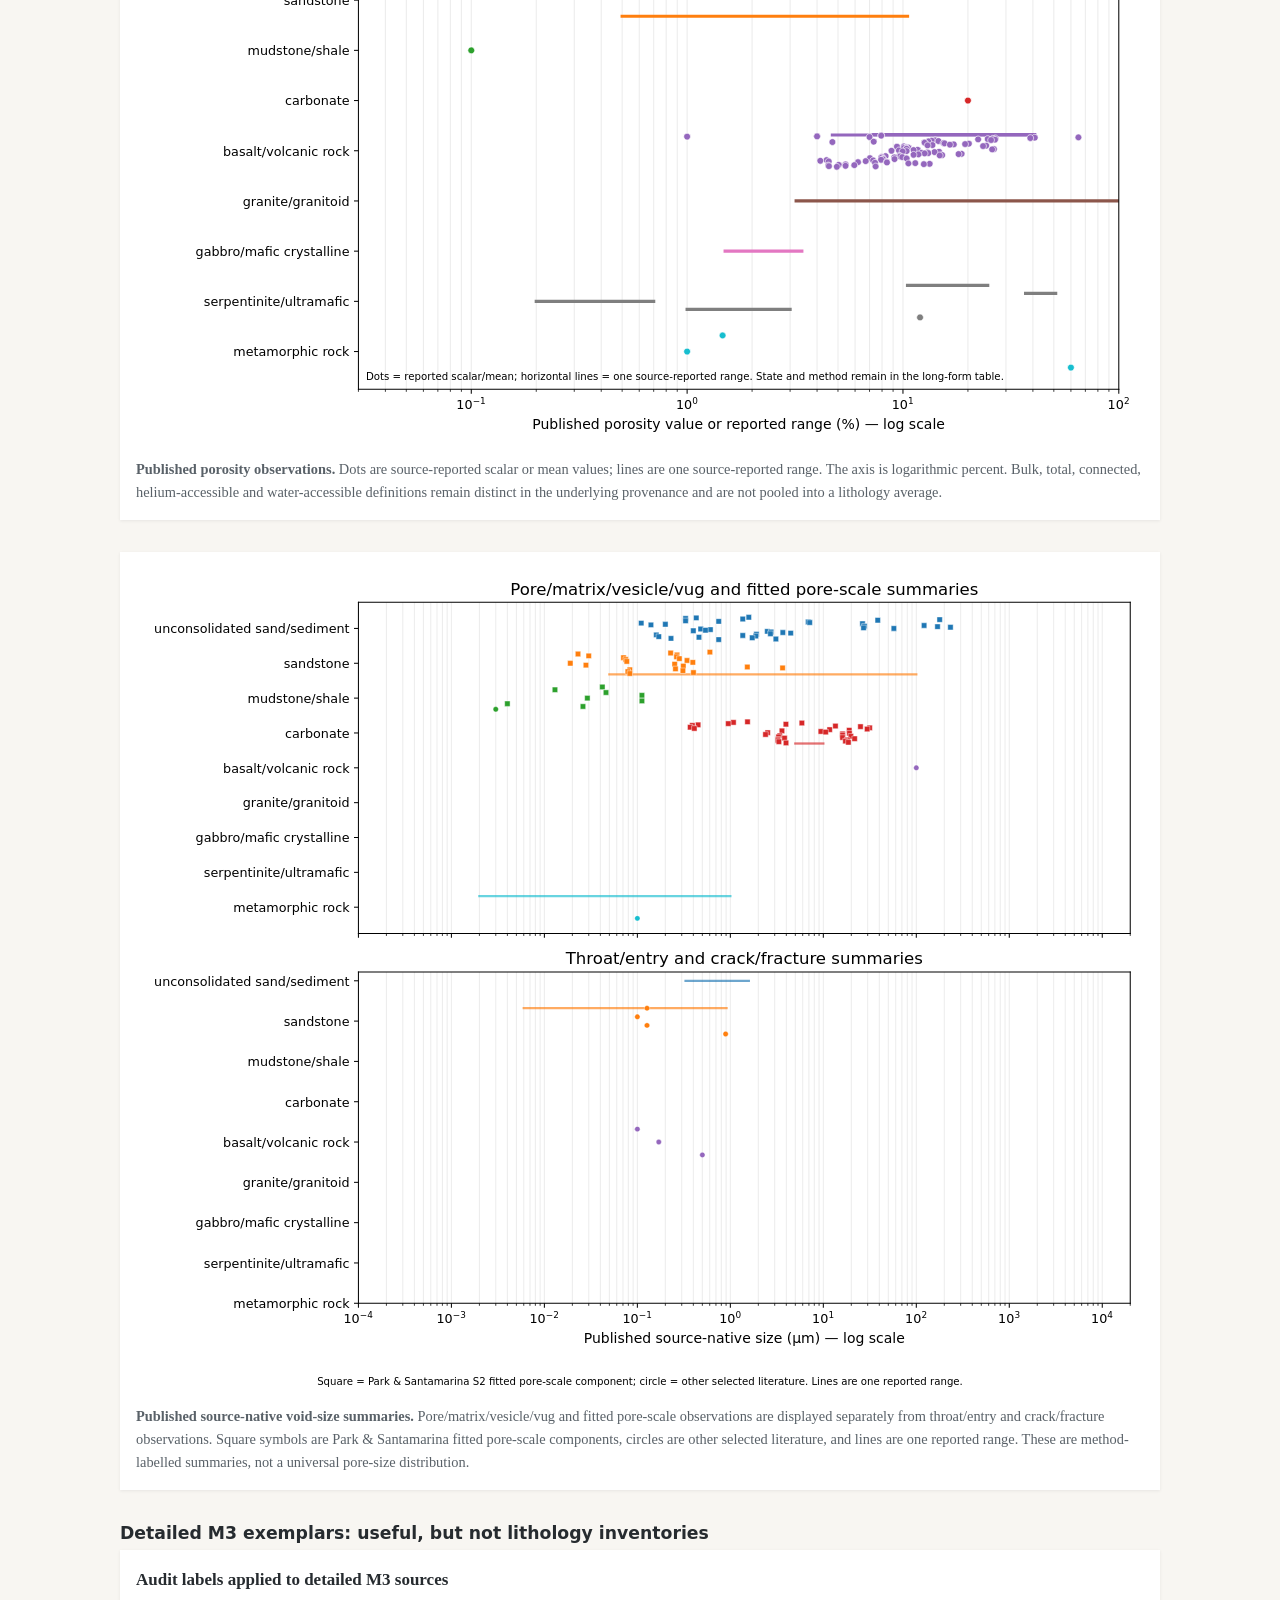
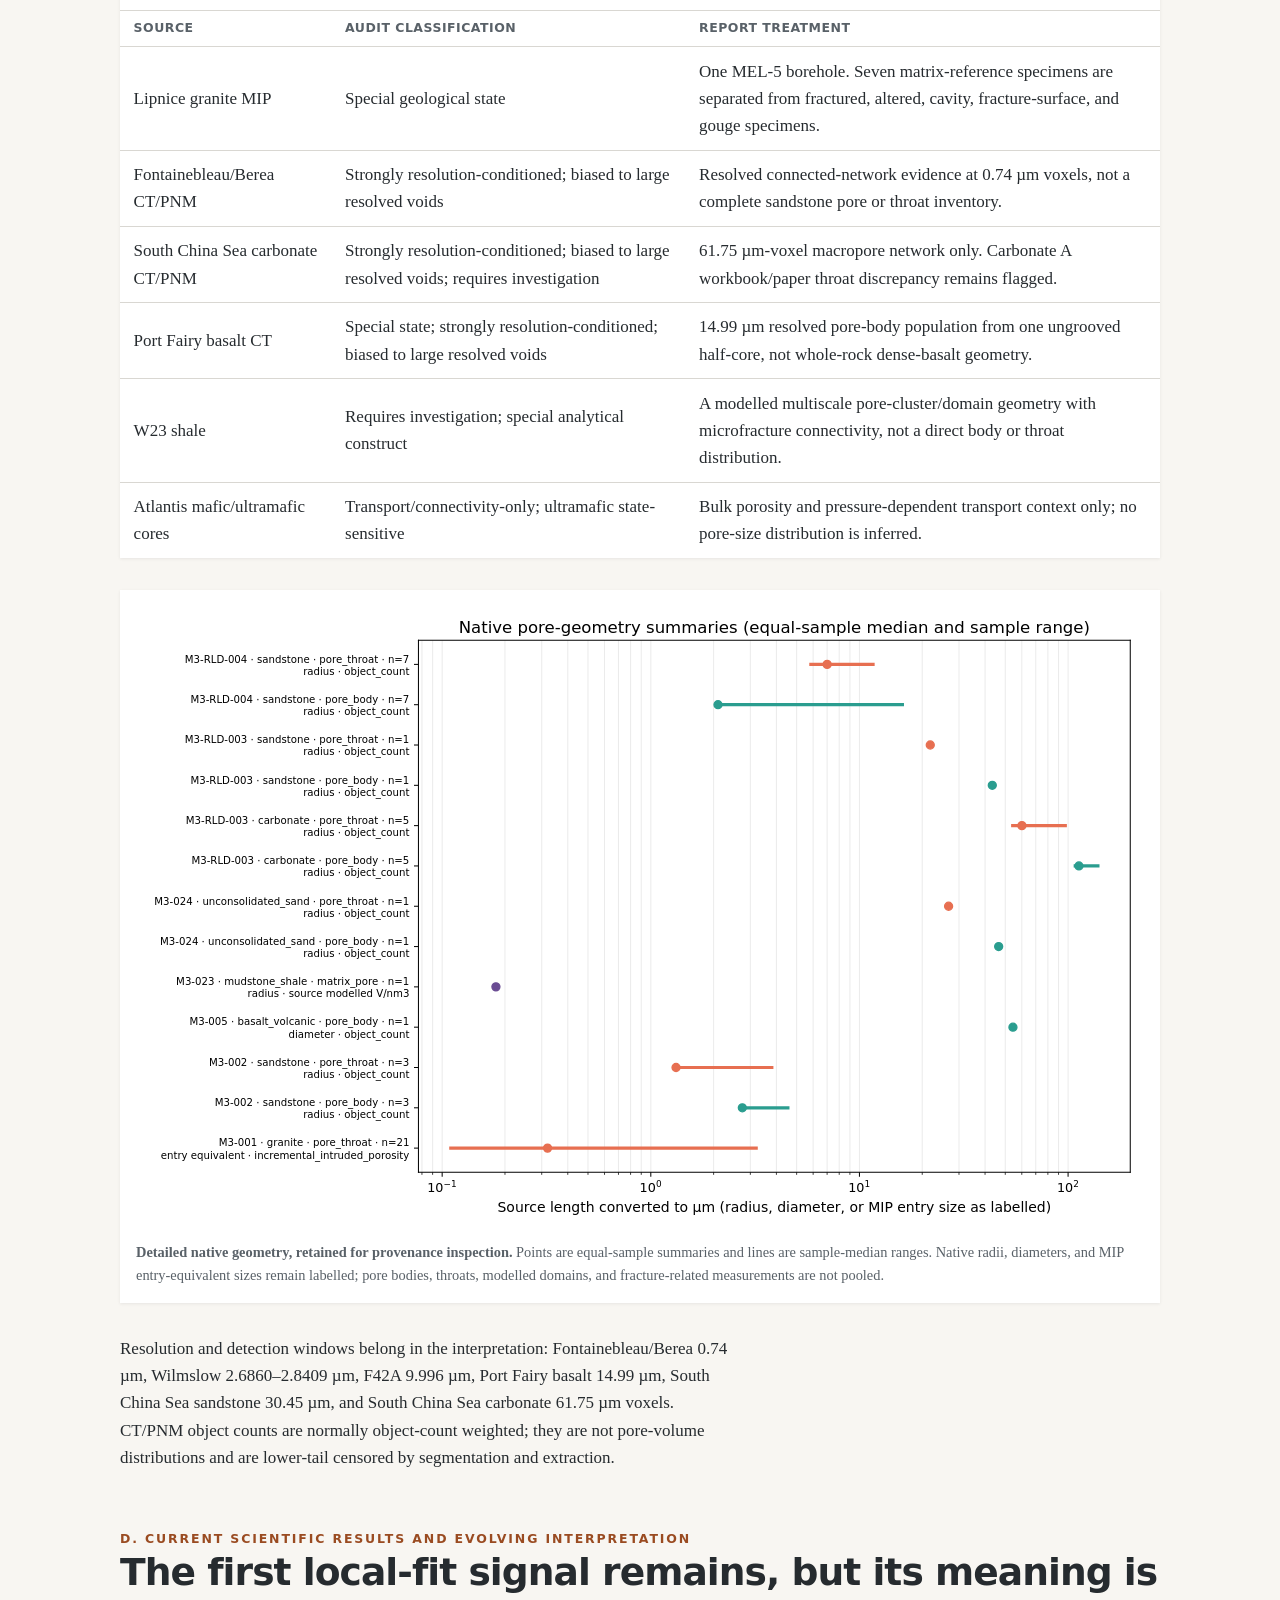
==== commit 333af4eb: "Freeze M1 and M3 resource v1 report" ====
--- a/index.html
+++ b/index.html
@@ -13,12 +13,12 @@
     <h1>Subsurface Life Real Estate</h1>
     <p class="subtitle">How microbial cell geometry meets pore, throat, crack, fracture, and connected-void geometry in the subsurface.</p>
     <p class="authors"><strong>Author:</strong> <a href="https://github.com/dgiovannelli">Donato Giovannelli</a></p>
-    <p class="notice"><strong>DRAFT — SCIENTIFIC REVIEW.</strong> Not yet frozen as a milestone. Results are source-, specimen-state-, method-, weighting-, and resolution-conditioned. Extracted objects are measurements within specimens; a network object or distribution bin is not independent geological replication.</p>
-    <div class="latest-result"><strong>Latest result <span class="new-marker">NEW</span></strong><a href="#results">Revised pore × microbe interpretation</a>: the Literature Lithology Atlas now shows why conditional local size fit must be read alongside pore amount, geological state, and the method’s resolved window.</div>
+    <p class="notice"><strong>FROZEN RESOURCE STATE — M1 v1 + M3 v1.</strong> Results remain source-, specimen-state-, method-, weighting-, and resolution-conditioned. Extracted objects are measurements within specimens; a network object or distribution bin is not independent geological replication.</p>
+    <div class="latest-result"><strong>Latest result <span class="new-marker">NEW</span></strong><a href="#results">Frozen M1/M3 v1 synthesis</a>: the Literature Lithology Atlas anchors local size fit alongside pore amount, geological state, and the method’s resolved window.</div>
     <dl class="report-meta" aria-label="Report metadata">
-      <div><dt>Built</dt><dd>29 Sep 2026 · 19:24 CEST</dd></div>
+      <div><dt>Built</dt><dd>29 Sep 2026 · 22:44 CEST</dd></div>
       <div><dt>Report source</dt><dd><a href="https://github.com/giovannellilab/Subsurface_life_real_estate/tree/main/site"><code>main/site</code></a></dd></div>
-      <div><dt>Evidence state</dt><dd>M3 atlas and audit under scientific review</dd></div>
+      <div><dt>Evidence state</dt><dd>M1 cultured baseline v1 + M3 matrix geometry/atlas v1 frozen</dd></div>
       <div><dt>Public-data rule</dt><dd>Derived summaries and figures only; raw and row-level third-party data excluded</dd></div>
     </dl>
   </header>
@@ -154,7 +154,7 @@
       <ol class="roadmap">
         <li class="roadmap-item complete"><p class="milestone">M1</p><h3>Cultured microbial geometry baseline</h3><p>Species-level Scientific QC established the strict-LPSN 4,452-species width resource.</p><p class="status">Complete</p></li>
         <li class="roadmap-item planned"><p class="milestone">M2</p><h3>Environmental and subsurface microbial geometry</h3><p>Direct in-situ counterpart to the cultured baseline.</p><p class="status">Planned</p></li>
-        <li class="roadmap-item complete"><p class="milestone">M3</p><h3>Matrix pore geometry</h3><p>Reference Lithology Dataset v1 is complete; audit, atlas, and quantitative literature resource are under scientific review.</p><p class="status">Complete v1 + review developments</p></li>
+        <li class="roadmap-item complete"><p class="milestone">M3</p><h3>Matrix pore geometry</h3><p>Reference Lithology Dataset v1, audit, Literature Lithology Atlas, and quantitative literature resource are frozen as the current v1 state.</p><p class="status">Frozen v1</p></li>
         <li class="roadmap-item planned"><p class="milestone">M4</p><h3>Fracture geometry</h3><p>Cracks, apertures, fracture connectivity, coatings, and fracture-associated voids remain a separate resource.</p><p class="status">Planned</p></li>
         <li class="roadmap-item complete"><p class="milestone">M5</p><h3>Microbial × geological geometry coupling</h3><p>Preliminary proof of concept only; full coupling is not complete.</p><p class="status">Preliminary</p></li>
         <li class="roadmap-item planned"><p class="milestone">M6</p><h3>Biosphera integration</h3><p>Future integration of geometry, connectivity, and biological context.</p><p class="status">Planned</p></li>
@@ -206,10 +206,10 @@
     <section id="references" aria-labelledby="references-heading">
       <p class="section-label">H. References and resources</p>
       <h2 id="references-heading">Traceable evidence, with raw data kept private</h2>
-      <p>The canonical reasoning is maintained in the repository’s Scientific Framework and cumulative-report rule, M1 geometry resource v1, M3 Geological Resource Audit, Literature Lithology Atlas v1, Literature Quantitative Measurements v1, and provenance records. Those review-state documents will receive public repository links only when the scientific review is frozen on <code>main</code>; this draft deliberately does not point readers to non-existent public paths. The already published <a href="https://github.com/giovannellilab/Subsurface_life_real_estate/blob/main/docs/SCIENTIFIC_QC_V1_REPORT.md">Microbial Scientific QC report</a> remains available as the M1 source record.</p>
+      <p>The canonical reasoning is maintained in the repository’s <a href="https://github.com/giovannellilab/Subsurface_life_real_estate/blob/main/docs/SCIENTIFIC_FRAMEWORK.md">Scientific Framework and cumulative-report rule</a>, <a href="https://github.com/giovannellilab/Subsurface_life_real_estate/blob/main/docs/M1_GEOMETRY_RESOURCE_V1.md">M1 geometry resource v1</a>, <a href="https://github.com/giovannellilab/Subsurface_life_real_estate/blob/main/docs/M3_GEOLOGICAL_RESOURCE_AUDIT.md">M3 Geological Resource Audit</a>, <a href="https://github.com/giovannellilab/Subsurface_life_real_estate/blob/main/docs/M3_LITERATURE_LITHOLOGY_ATLAS_V1.md">Literature Lithology Atlas v1</a>, <a href="https://github.com/giovannellilab/Subsurface_life_real_estate/blob/main/docs/M3_LITERATURE_QUANTITATIVE_MEASUREMENTS_V1.md">Literature Quantitative Measurements v1</a>, <a href="https://github.com/giovannellilab/Subsurface_life_real_estate/blob/main/docs/SCIENTIFIC_QC_V1_REPORT.md">Microbial Scientific QC report</a>, and the <a href="https://github.com/giovannellilab/Subsurface_life_real_estate/tree/main/docs/provenance">provenance records</a>.</p>
       <p>The external benchmark is <a href="https://doi.org/10.1038/s41598-020-78714-3">Park &amp; Santamarina (2020)</a>. The atlas source register provides the persistent identifiers, source roles, localities, methods, geometry definitions, and exact table/figure provenance for all 40 selected records. Detailed M3 source pages include <a href="https://doi.org/10.1594/PANGAEA.898001">Lipnice MIP</a>, <a href="https://doi.org/10.3389/feart.2018.00058">Fontainebleau/Berea PNM</a>, <a href="https://doi.org/10.17632/t8rj6b6gwn.1">South China Sea carbonate PNM</a>, <a href="https://doi.org/10.7910/DVN/WBSHKX">Harvard shale</a>, and <a href="https://doi.org/10.1594/PANGAEA.873535">Atlantis Massif transport data</a>.</p>
     </section>
   </main>
-  <footer><p><a href="#top">Back to top</a> · Subsurface Life Real Estate · Living scientific evidence report · built 29 Sep 2026 · 19:24 CEST</p></footer>
+  <footer><p><a href="#top">Back to top</a> · Subsurface Life Real Estate · Living scientific evidence report · built 29 Sep 2026 · 22:44 CEST</p></footer>
 </body>
 </html>
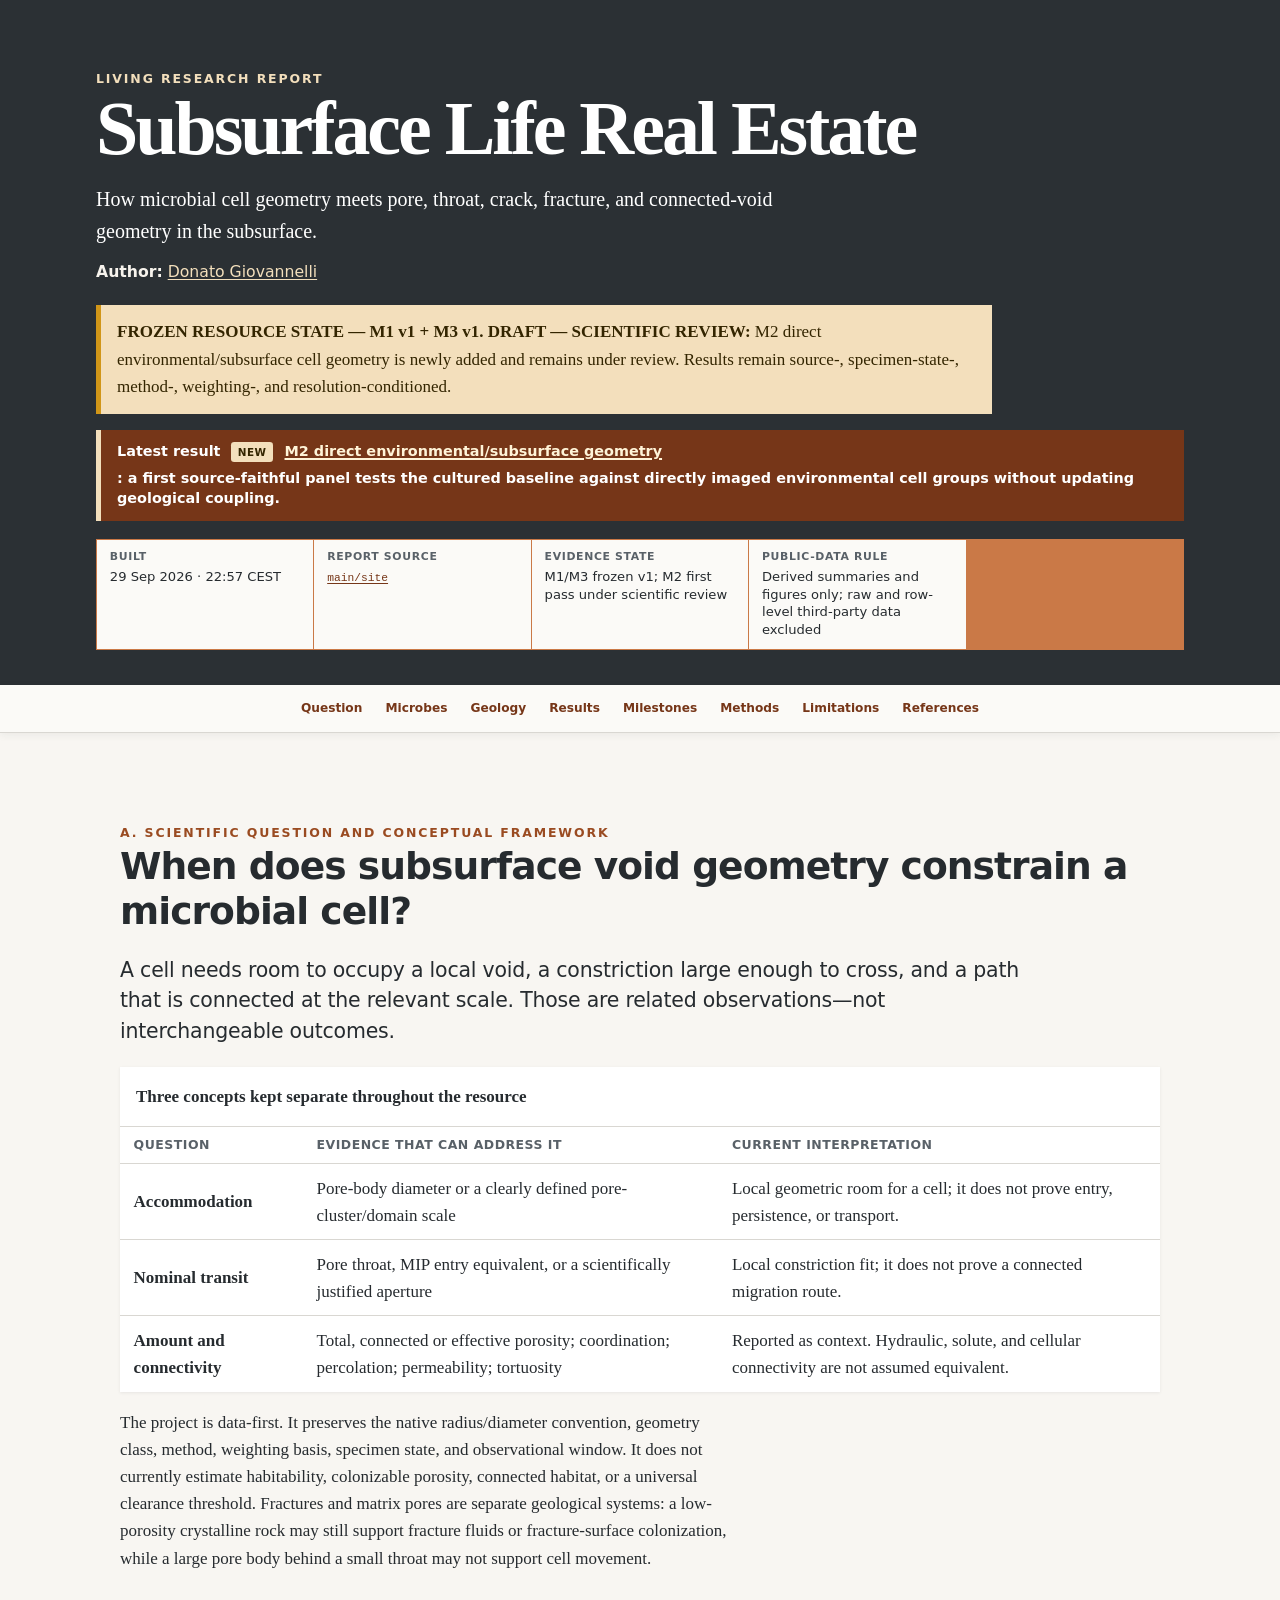
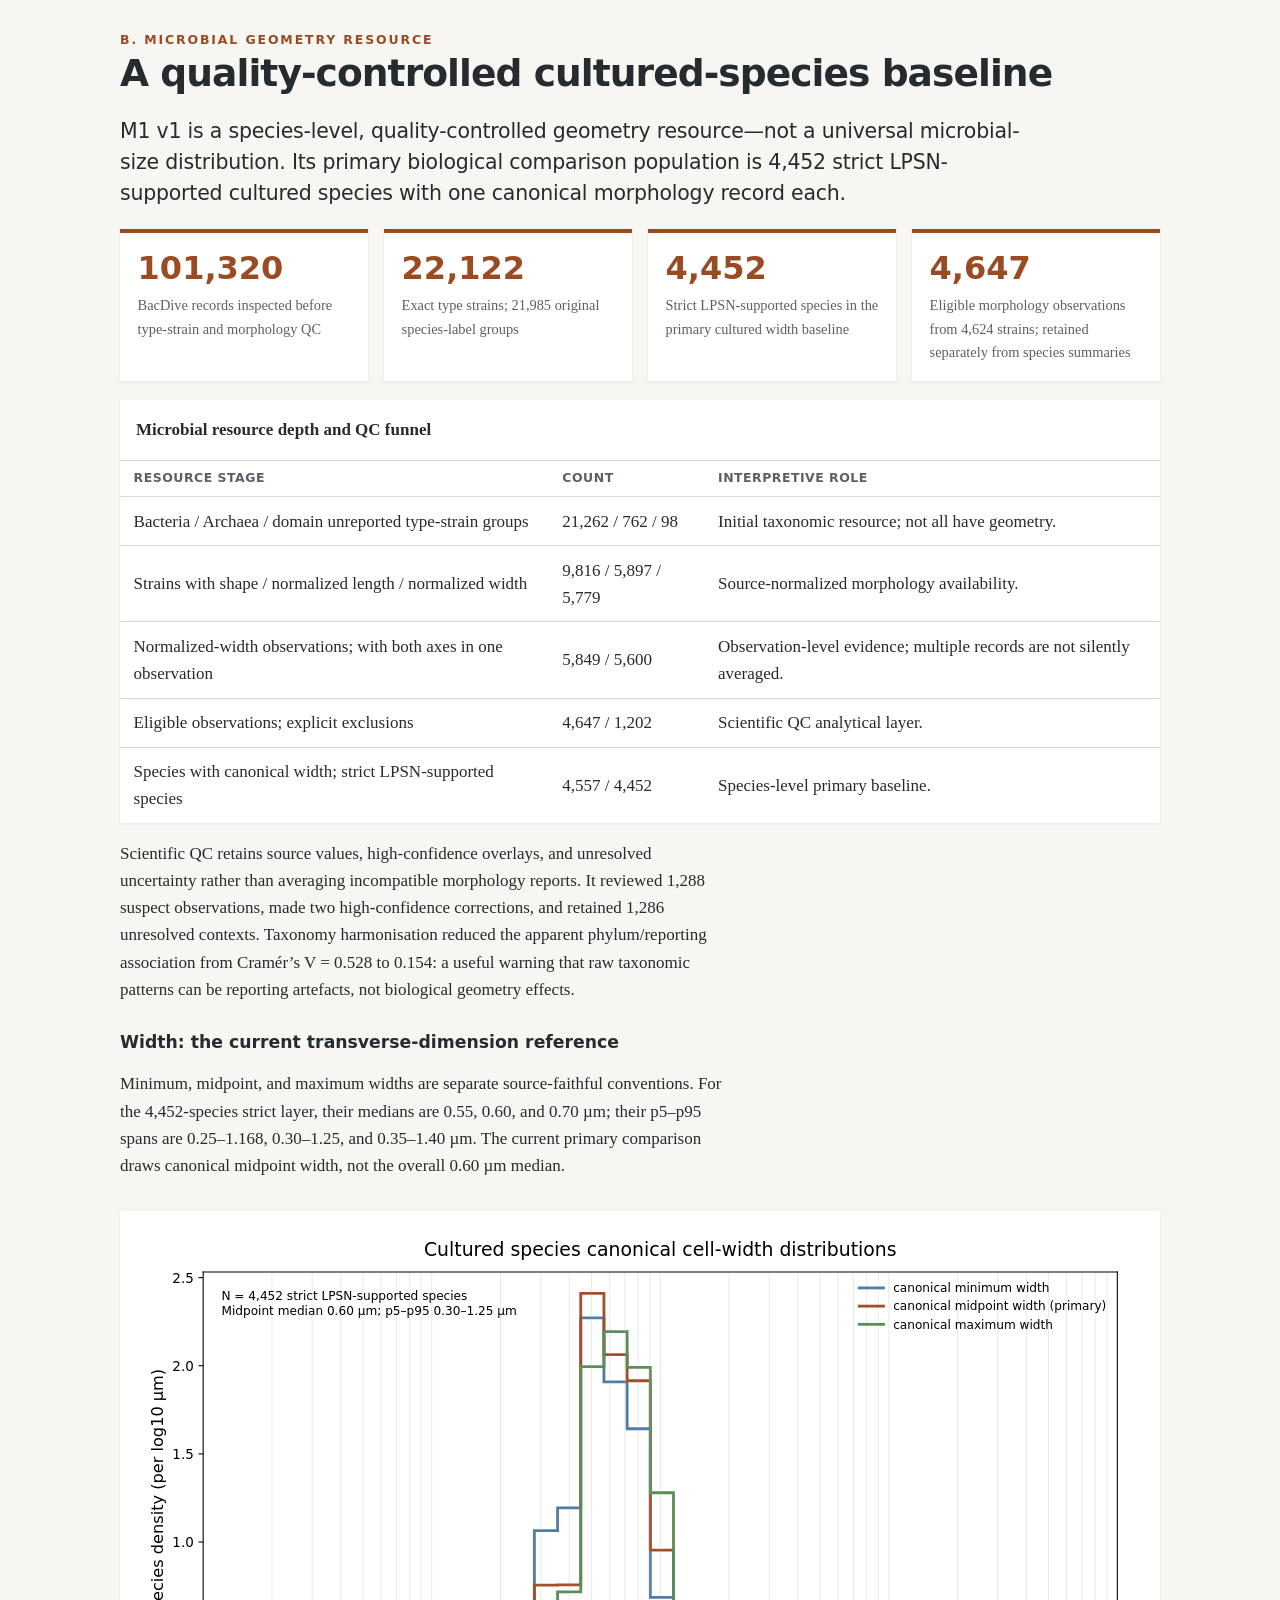
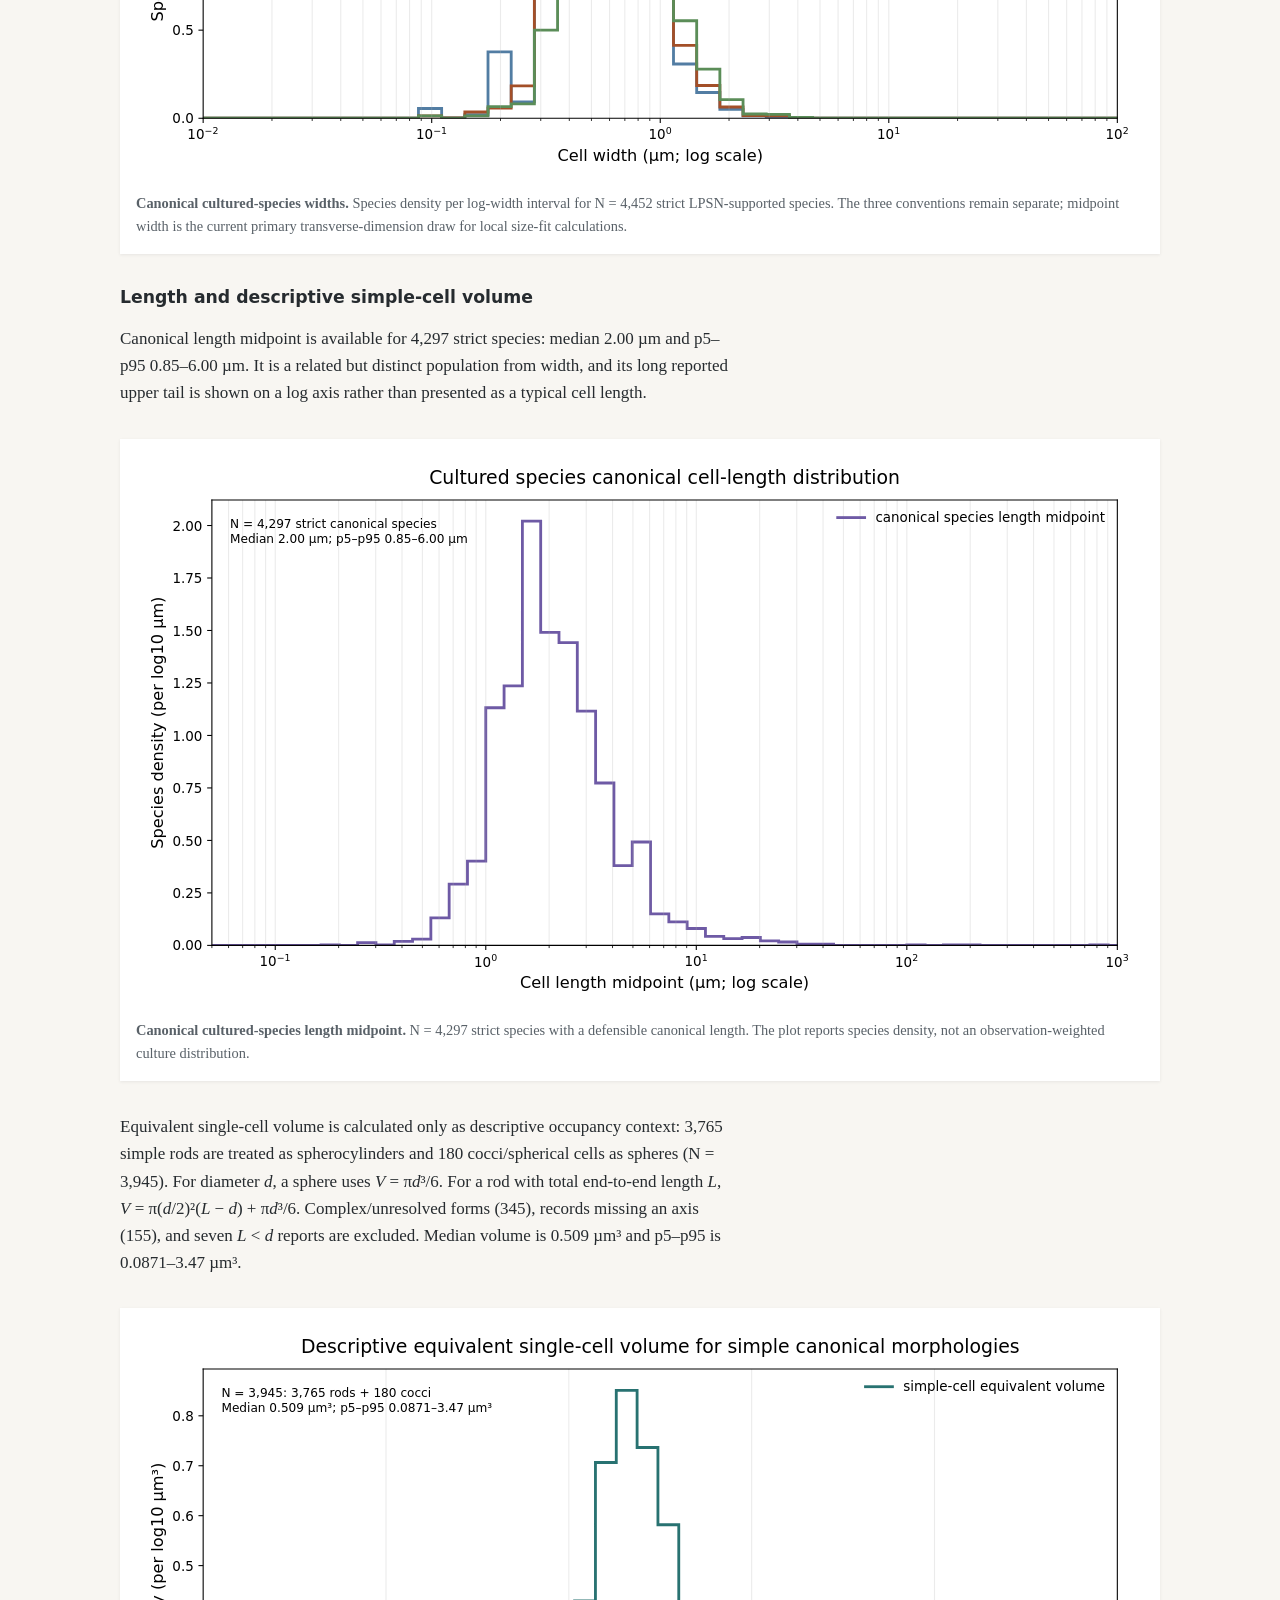
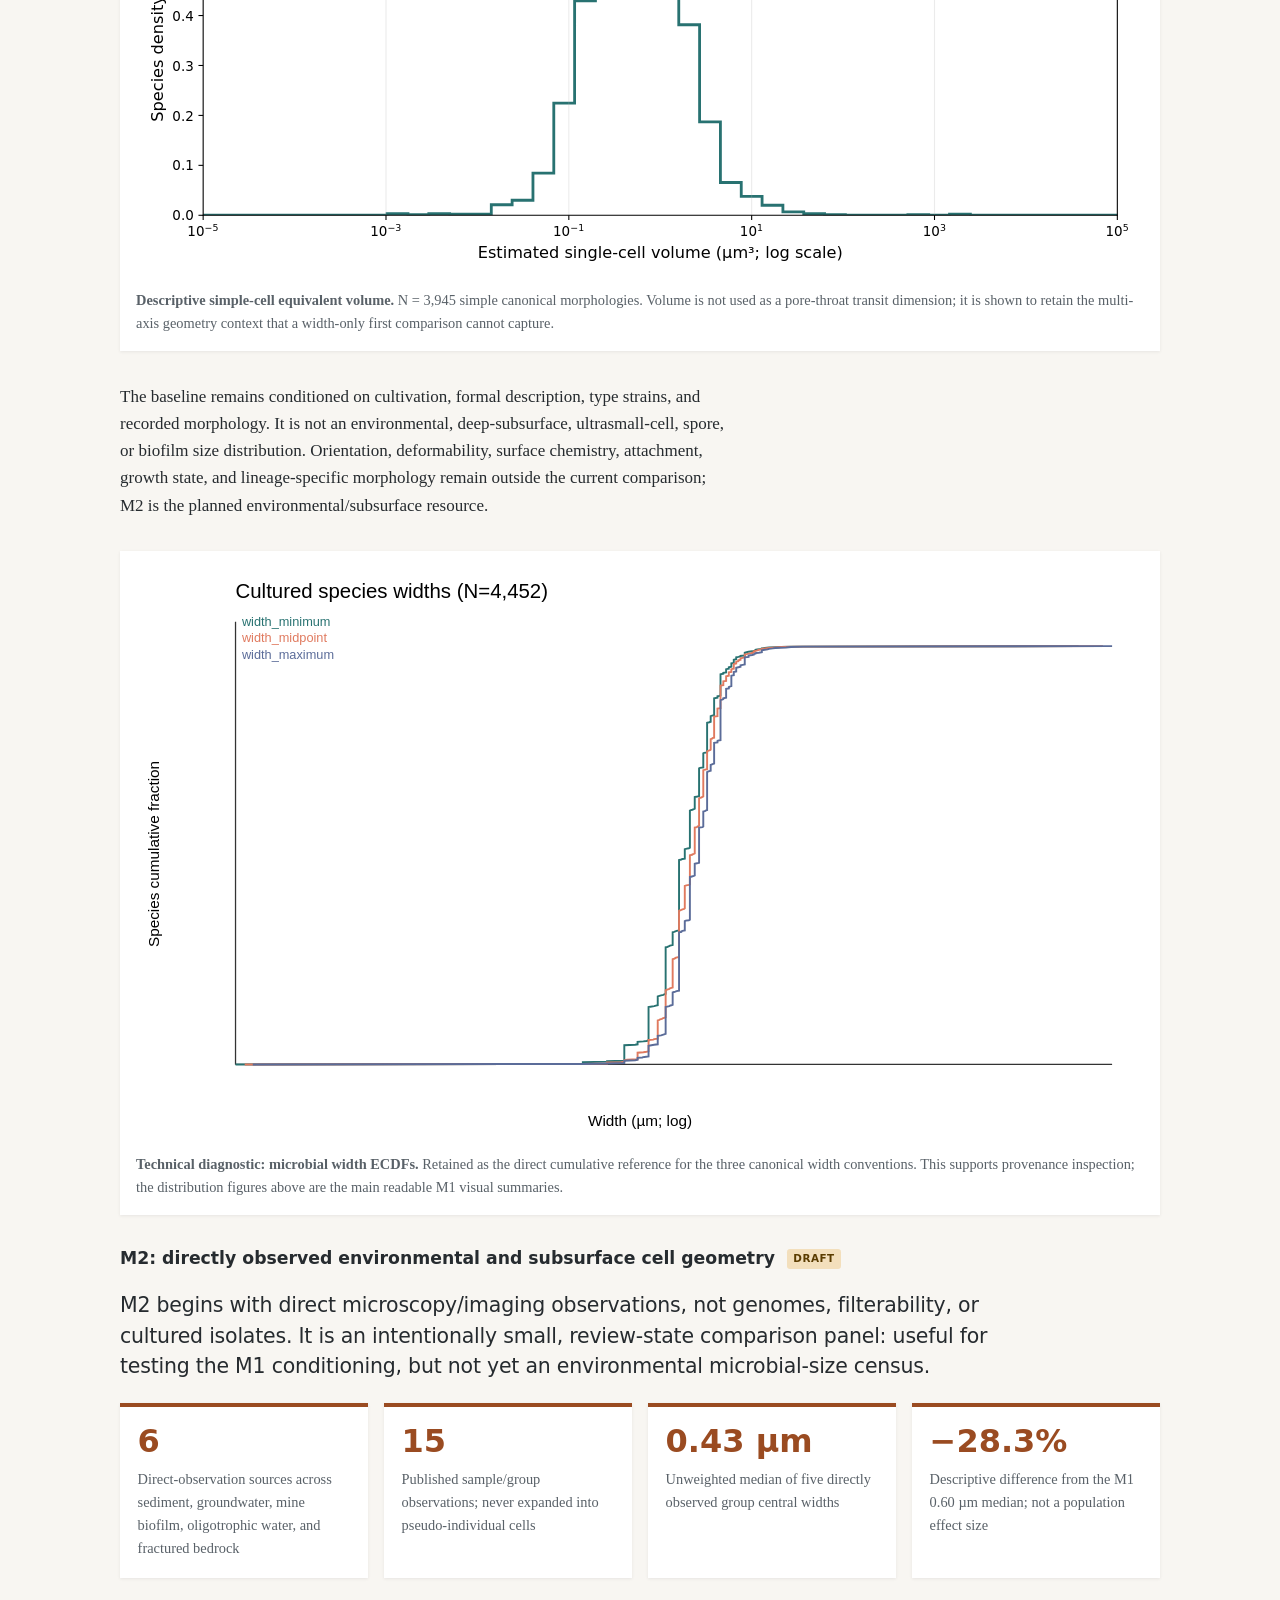
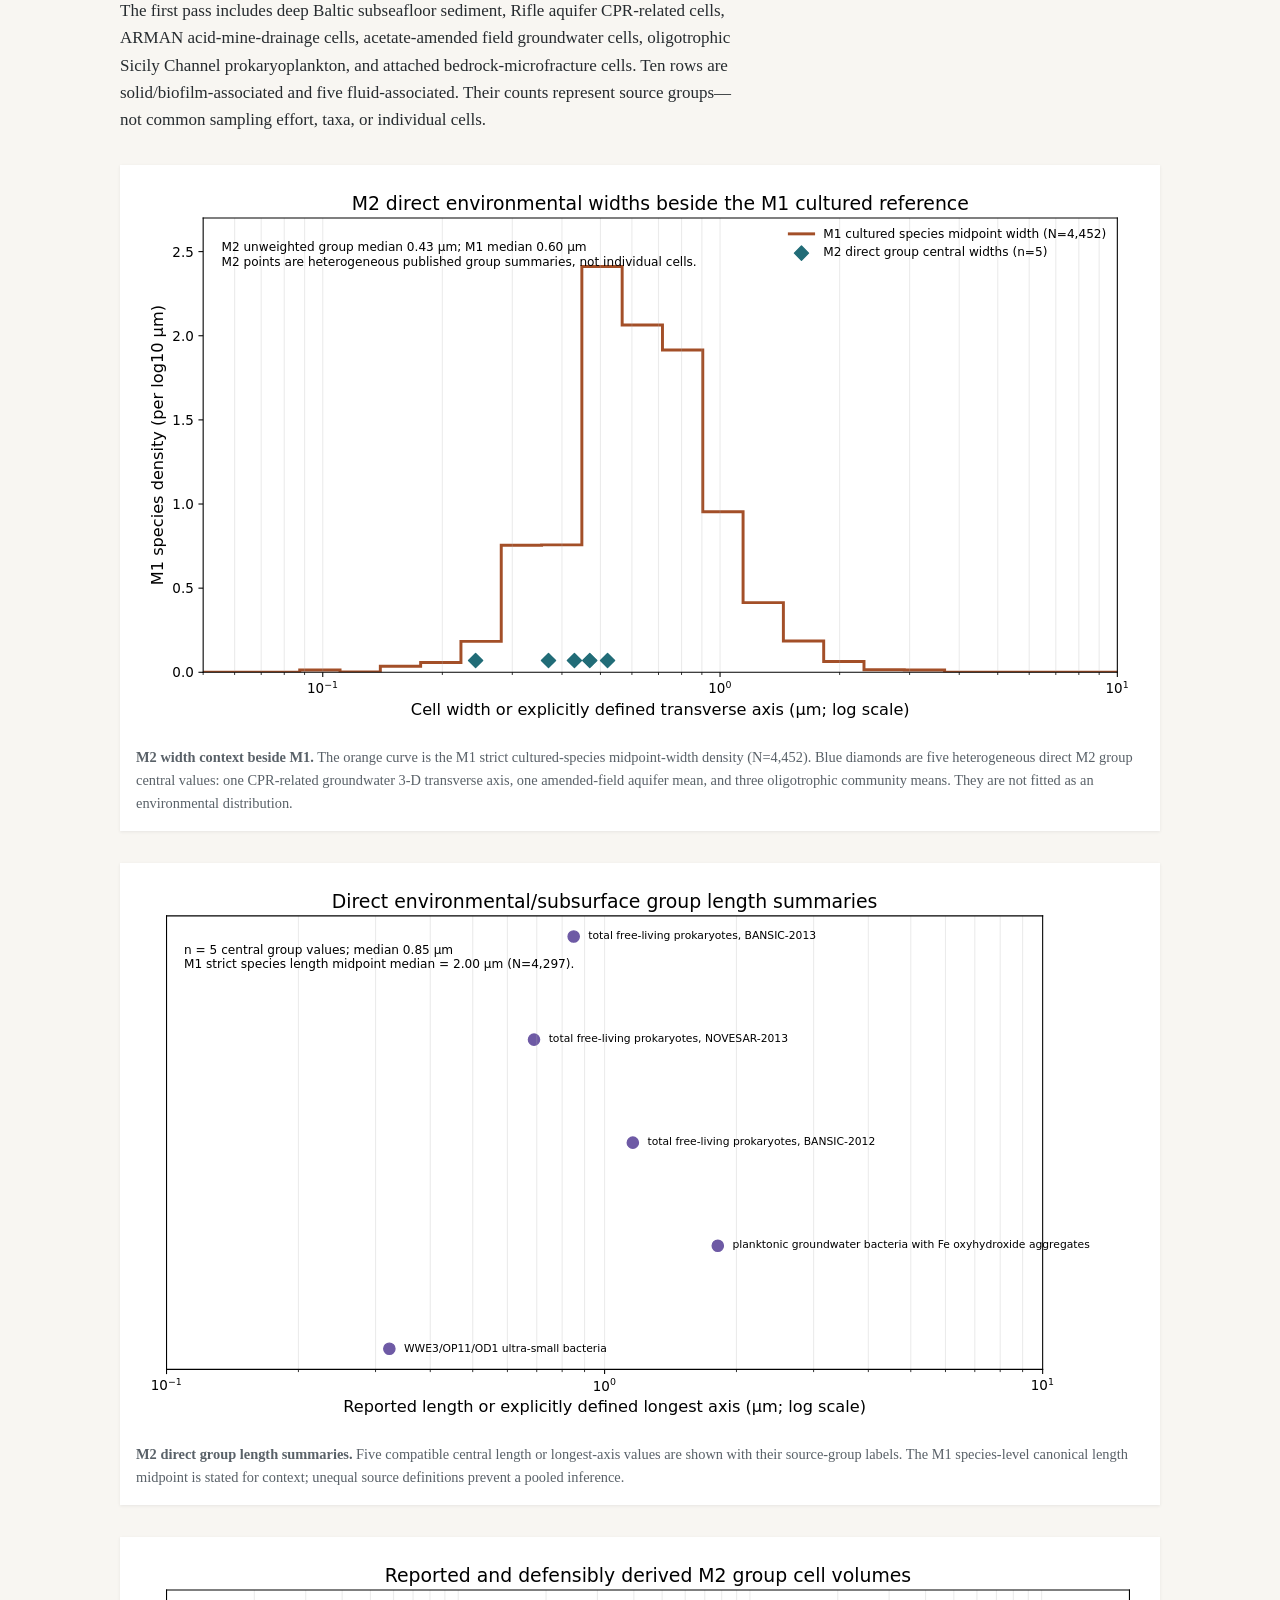
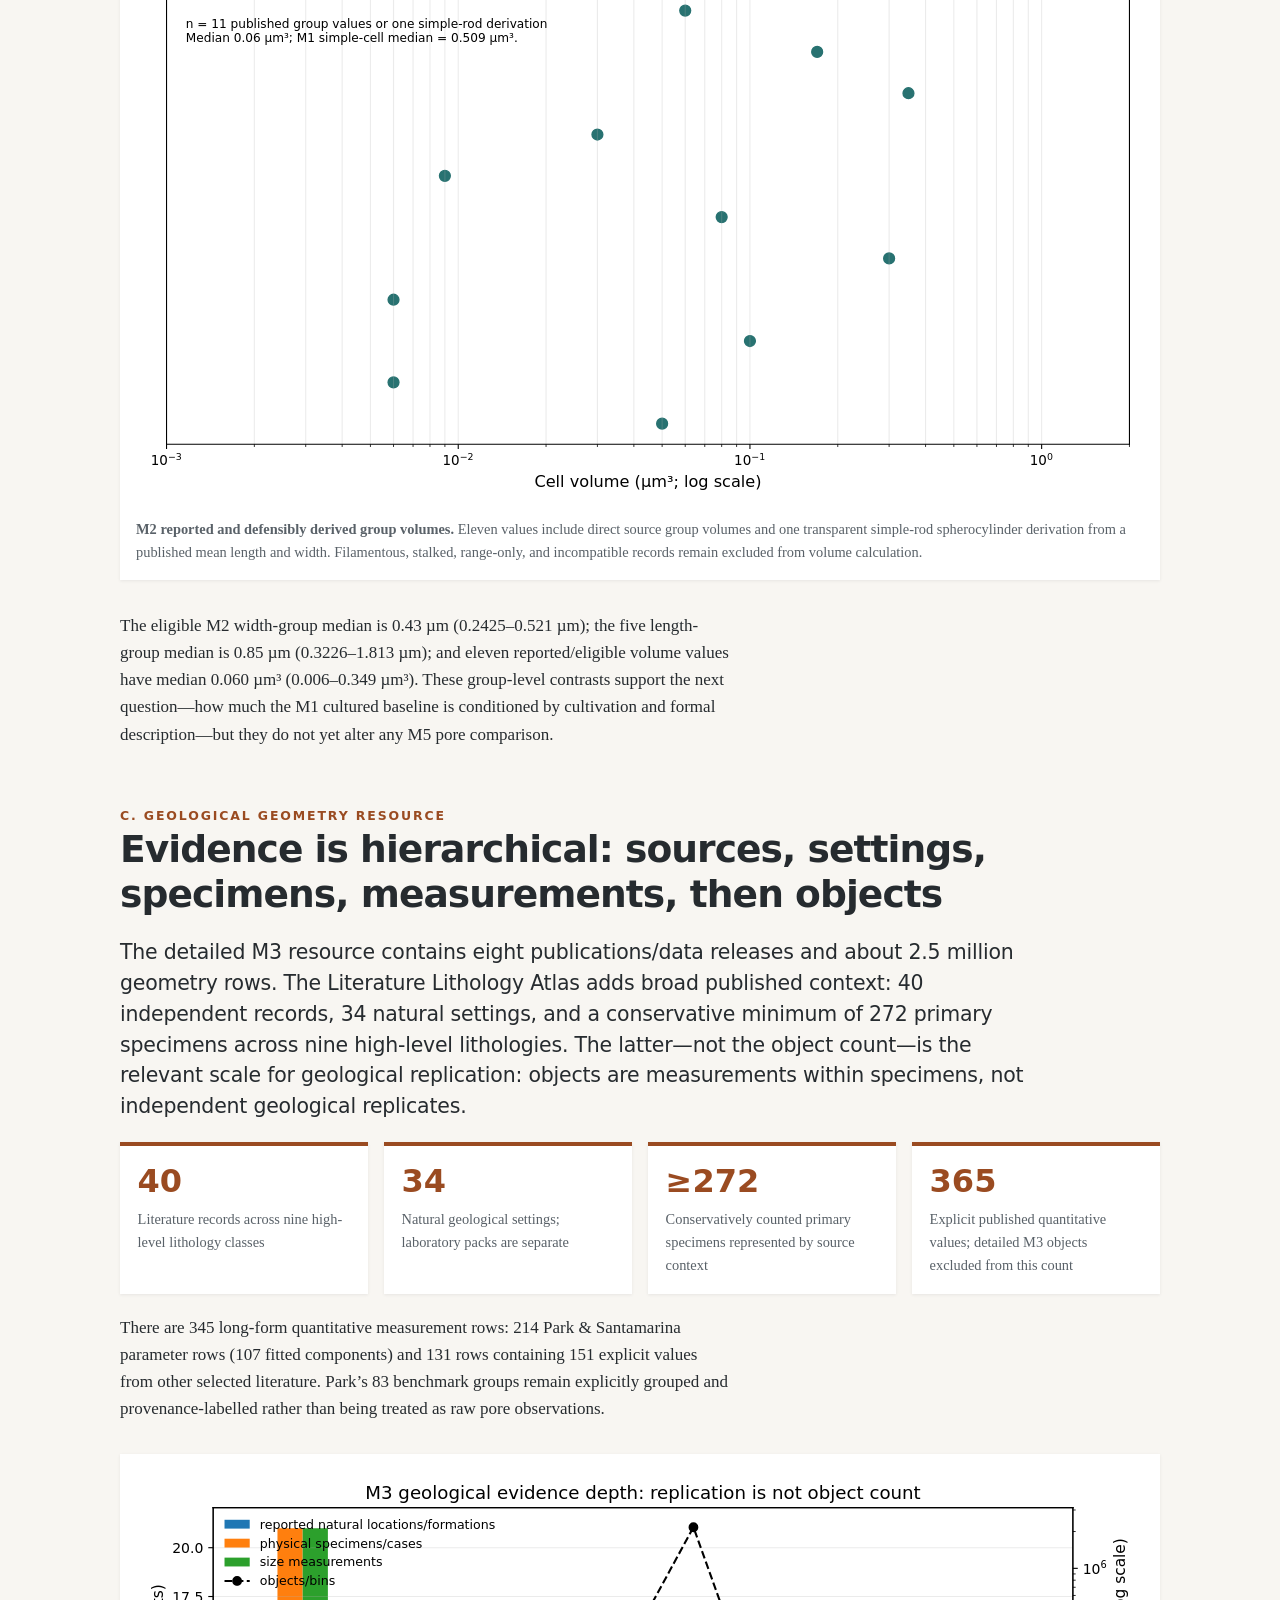
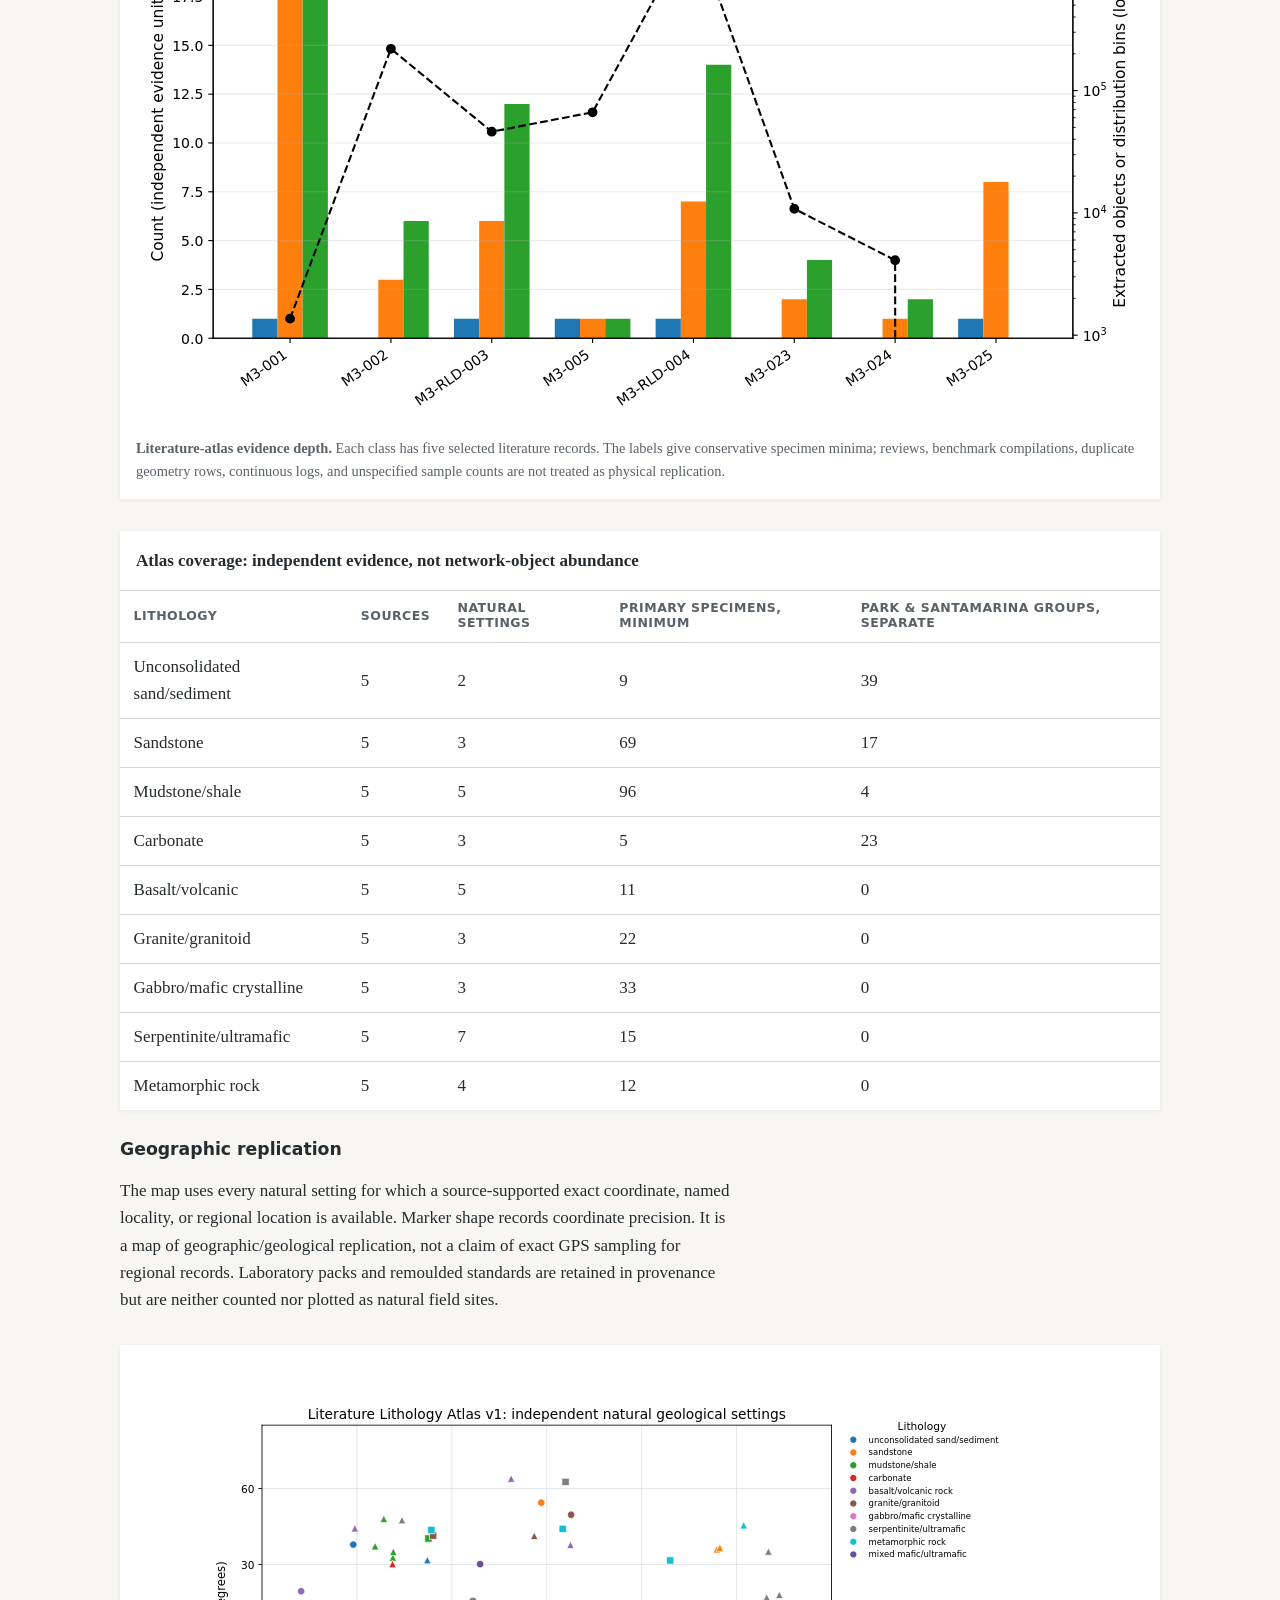
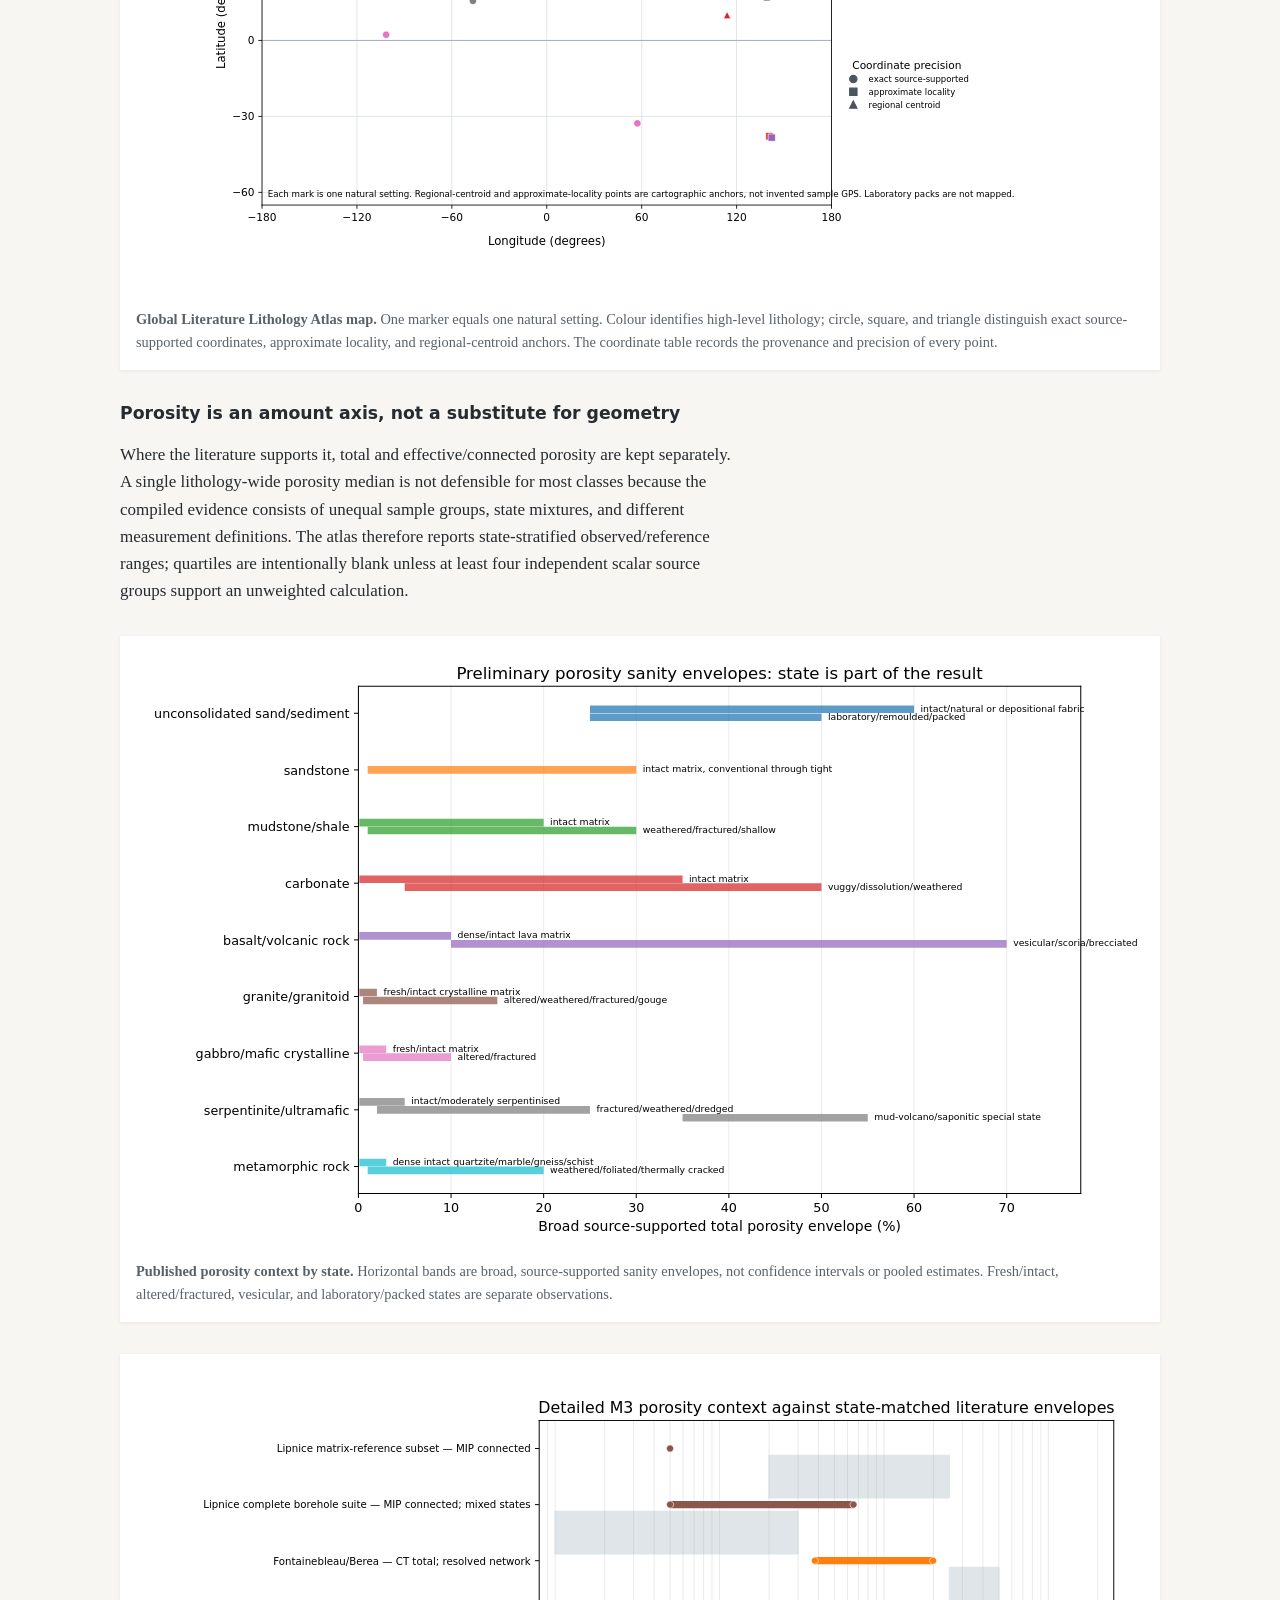
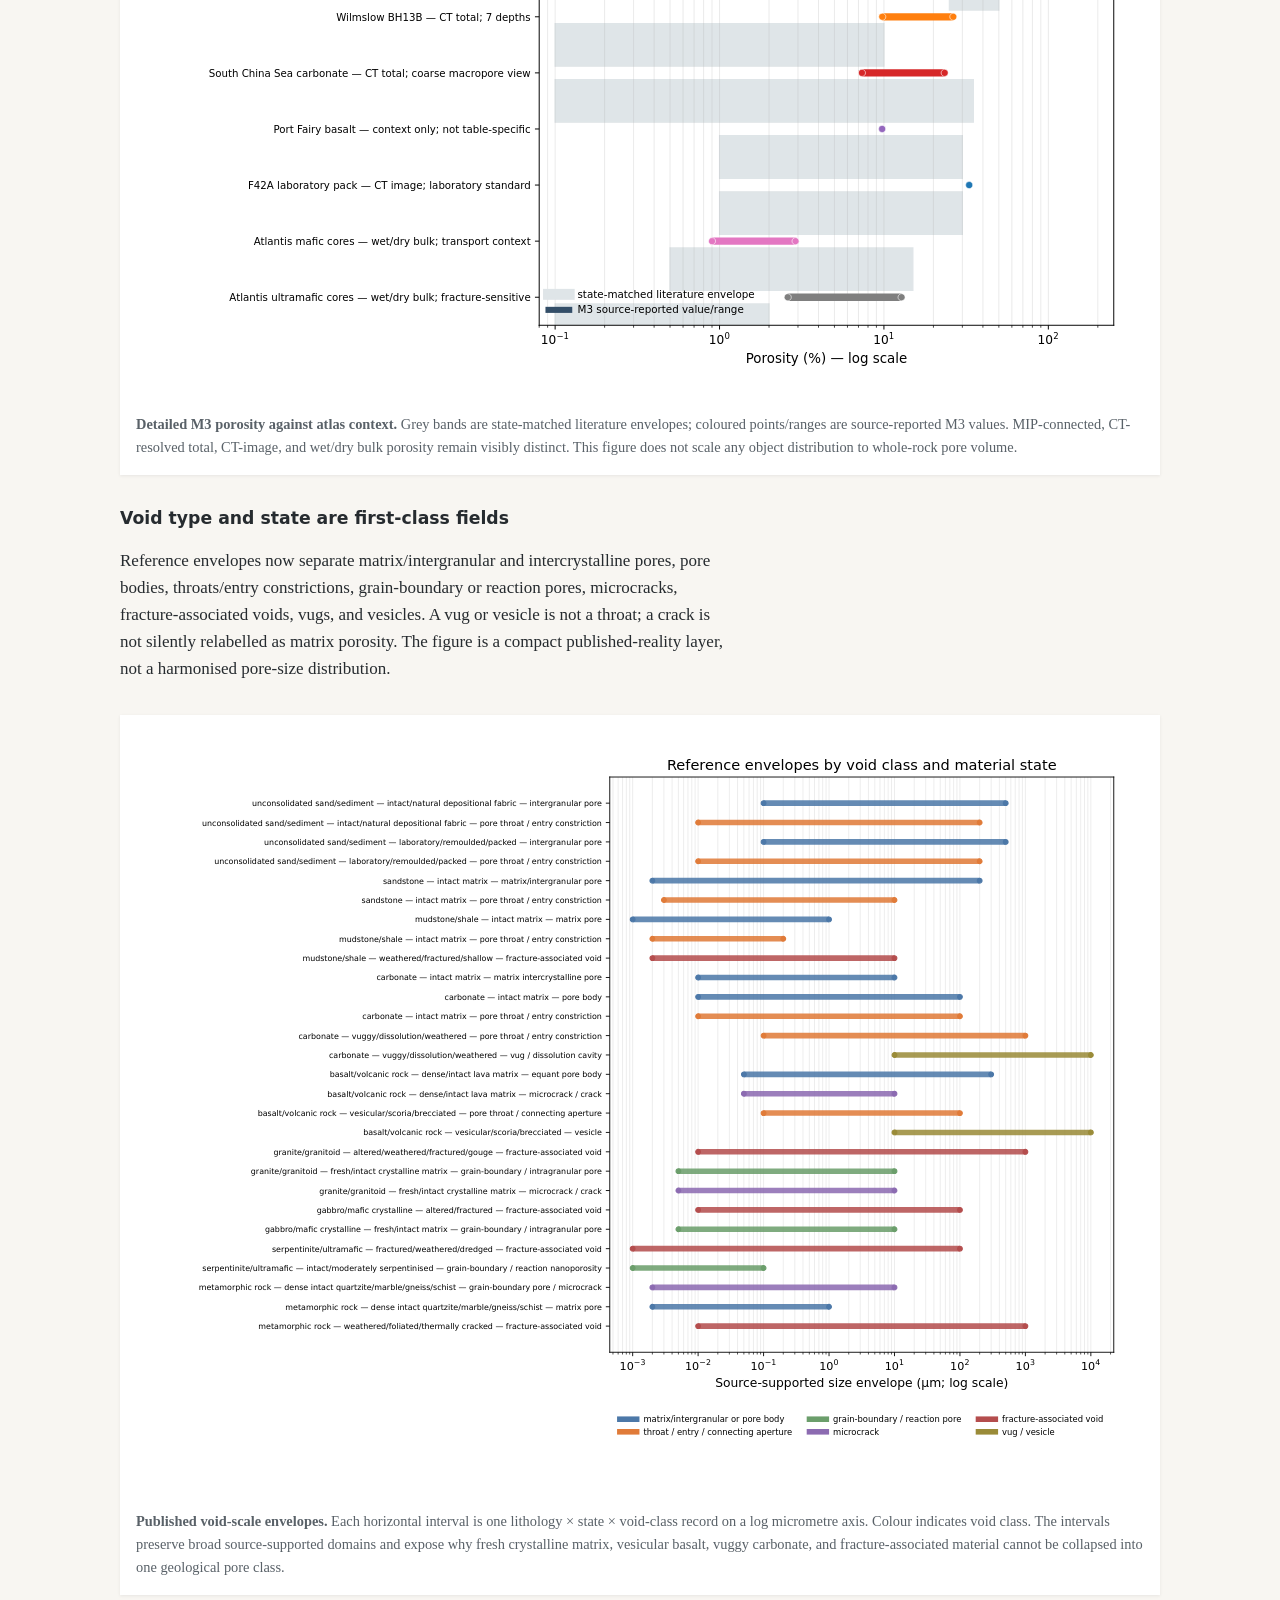
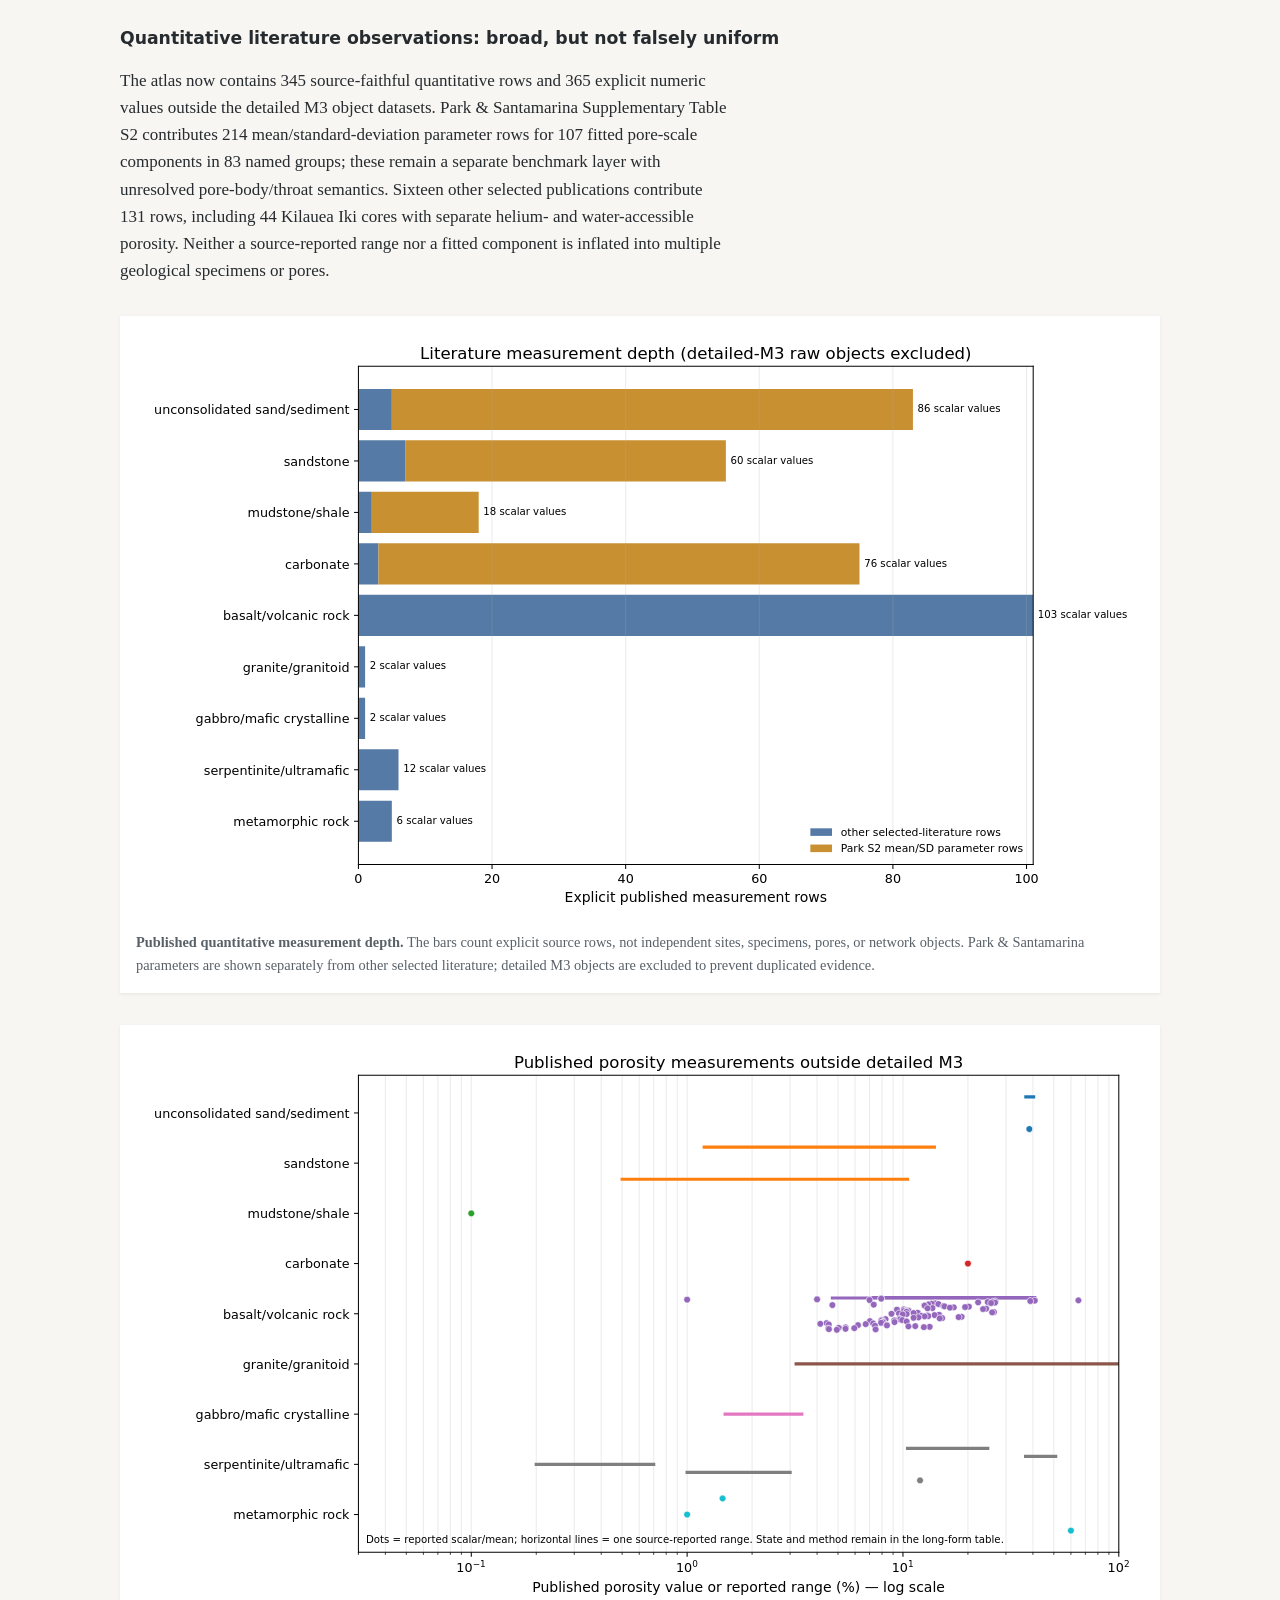
==== commit b9cc0b0f: "Draft review: add M2 environmental cell geometry" ====
--- a/index.html
+++ b/index.html
@@ -13,12 +13,12 @@
     <h1>Subsurface Life Real Estate</h1>
     <p class="subtitle">How microbial cell geometry meets pore, throat, crack, fracture, and connected-void geometry in the subsurface.</p>
     <p class="authors"><strong>Author:</strong> <a href="https://github.com/dgiovannelli">Donato Giovannelli</a></p>
-    <p class="notice"><strong>FROZEN RESOURCE STATE — M1 v1 + M3 v1.</strong> Results remain source-, specimen-state-, method-, weighting-, and resolution-conditioned. Extracted objects are measurements within specimens; a network object or distribution bin is not independent geological replication.</p>
-    <div class="latest-result"><strong>Latest result <span class="new-marker">NEW</span></strong><a href="#results">Frozen M1/M3 v1 synthesis</a>: the Literature Lithology Atlas anchors local size fit alongside pore amount, geological state, and the method’s resolved window.</div>
+    <p class="notice"><strong>FROZEN RESOURCE STATE — M1 v1 + M3 v1.</strong> <strong>DRAFT — SCIENTIFIC REVIEW:</strong> M2 direct environmental/subsurface cell geometry is newly added and remains under review. Results remain source-, specimen-state-, method-, weighting-, and resolution-conditioned.</p>
+    <div class="latest-result"><strong>Latest result <span class="new-marker">NEW</span></strong><a href="#microbes">M2 direct environmental/subsurface geometry</a>: a first source-faithful panel tests the cultured baseline against directly imaged environmental cell groups without updating geological coupling.</div>
     <dl class="report-meta" aria-label="Report metadata">
-      <div><dt>Built</dt><dd>29 Sep 2026 · 22:44 CEST</dd></div>
+      <div><dt>Built</dt><dd>29 Sep 2026 · 22:57 CEST</dd></div>
       <div><dt>Report source</dt><dd><a href="https://github.com/giovannellilab/Subsurface_life_real_estate/tree/main/site"><code>main/site</code></a></dd></div>
-      <div><dt>Evidence state</dt><dd>M1 cultured baseline v1 + M3 matrix geometry/atlas v1 frozen</dd></div>
+      <div><dt>Evidence state</dt><dd>M1/M3 frozen v1; M2 first pass under scientific review</dd></div>
       <div><dt>Public-data rule</dt><dd>Derived summaries and figures only; raw and row-level third-party data excluded</dd></div>
     </dl>
   </header>
@@ -69,12 +69,25 @@
       <figure><img src="assets/m1_simple_cell_equivalent_volume.svg" alt="Log-scale species density distribution of estimated simple-cell equivalent volume"><figcaption><strong>Descriptive simple-cell equivalent volume.</strong> N = 3,945 simple canonical morphologies. Volume is not used as a pore-throat transit dimension; it is shown to retain the multi-axis geometry context that a width-only first comparison cannot capture.</figcaption></figure>
       <p>The baseline remains conditioned on cultivation, formal description, type strains, and recorded morphology. It is not an environmental, deep-subsurface, ultrasmall-cell, spore, or biofilm size distribution. Orientation, deformability, surface chemistry, attachment, growth state, and lineage-specific morphology remain outside the current comparison; M2 is the planned environmental/subsurface resource.</p>
       <figure><img src="assets/reference_microbial_width_ecdfs.svg" alt="Species-level empirical cumulative distributions for cultured microbial minimum midpoint and maximum width, in micrometres"><figcaption><strong>Technical diagnostic: microbial width ECDFs.</strong> Retained as the direct cumulative reference for the three canonical width conventions. This supports provenance inspection; the distribution figures above are the main readable M1 visual summaries.</figcaption></figure>
+      <h3>M2: directly observed environmental and subsurface cell geometry <span class="new-marker">DRAFT</span></h3>
+      <p class="lead">M2 begins with direct microscopy/imaging observations, not genomes, filterability, or cultured isolates. It is an intentionally small, review-state comparison panel: useful for testing the M1 conditioning, but not yet an environmental microbial-size census.</p>
+      <div class="metric-grid">
+        <article><strong>6</strong><span>Direct-observation sources across sediment, groundwater, mine biofilm, oligotrophic water, and fractured bedrock</span></article>
+        <article><strong>15</strong><span>Published sample/group observations; never expanded into pseudo-individual cells</span></article>
+        <article><strong>0.43 µm</strong><span>Unweighted median of five directly observed group central widths</span></article>
+        <article><strong>−28.3%</strong><span>Descriptive difference from the M1 0.60 µm median; not a population effect size</span></article>
+      </div>
+      <p>The first pass includes deep Baltic subseafloor sediment, Rifle aquifer CPR-related cells, ARMAN acid-mine-drainage cells, acetate-amended field groundwater cells, oligotrophic Sicily Channel prokaryoplankton, and attached bedrock-microfracture cells. Ten rows are solid/biofilm-associated and five fluid-associated. Their counts represent source groups—not common sampling effort, taxa, or individual cells.</p>
+      <figure><img src="assets/m2_width_vs_m1.svg" alt="M1 cultured species width density with five direct environmental or subsurface group central-width observations"><figcaption><strong>M2 width context beside M1.</strong> The orange curve is the M1 strict cultured-species midpoint-width density (N=4,452). Blue diamonds are five heterogeneous direct M2 group central values: one CPR-related groundwater 3-D transverse axis, one amended-field aquifer mean, and three oligotrophic community means. They are not fitted as an environmental distribution.</figcaption></figure>
+      <figure><img src="assets/m2_length_vs_m1.svg" alt="Five direct environmental or subsurface group length summaries on a log micrometre axis"><figcaption><strong>M2 direct group length summaries.</strong> Five compatible central length or longest-axis values are shown with their source-group labels. The M1 species-level canonical length midpoint is stated for context; unequal source definitions prevent a pooled inference.</figcaption></figure>
+      <figure><img src="assets/m2_volume_context.svg" alt="Log-scale direct environmental and subsurface group cell volumes"><figcaption><strong>M2 reported and defensibly derived group volumes.</strong> Eleven values include direct source group volumes and one transparent simple-rod spherocylinder derivation from a published mean length and width. Filamentous, stalked, range-only, and incompatible records remain excluded from volume calculation.</figcaption></figure>
+      <p>The eligible M2 width-group median is 0.43 µm (0.2425–0.521 µm); the five length-group median is 0.85 µm (0.3226–1.813 µm); and eleven reported/eligible volume values have median 0.060 µm³ (0.006–0.349 µm³). These group-level contrasts support the next question—how much the M1 cultured baseline is conditioned by cultivation and formal description—but they do not yet alter any M5 pore comparison.</p>
     </section>
 
     <section id="geology" aria-labelledby="geology-heading">
       <p class="section-label">C. Geological geometry resource</p>
       <h2 id="geology-heading">Evidence is hierarchical: sources, settings, specimens, measurements, then objects</h2>
-      <p class="lead">The detailed M3 resource contains eight publications/data releases and about 2.5 million geometry rows. The Literature Lithology Atlas adds broad published context: 40 independent records, 34 natural settings, and a conservative minimum of 272 primary specimens across nine high-level lithologies. The latter—not the object count—is the relevant scale for geological replication.</p>
+      <p class="lead">The detailed M3 resource contains eight publications/data releases and about 2.5 million geometry rows. The Literature Lithology Atlas adds broad published context: 40 independent records, 34 natural settings, and a conservative minimum of 272 primary specimens across nine high-level lithologies. The latter—not the object count—is the relevant scale for geological replication: objects are measurements within specimens, not independent geological replicates.</p>
       <div class="metric-grid">
         <article><strong>40</strong><span>Literature records across nine high-level lithology classes</span></article>
         <article><strong>34</strong><span>Natural geological settings; laboratory packs are separate</span></article>
@@ -146,6 +159,8 @@
       </tbody></table></div>
       <h3>Now: the atlas supplies a broader geological reality check</h3>
       <p>W23’s numerical midpoint overlap (0.458 after an explicitly labelled 2R conversion) remains a modelled pore-cluster/domain accommodation result with microfracture-mediated connectivity—not a directly measured pore-body result and not throat transit. Literature benchmarks place intact shale matrix largely in nano- to submicrometre domains. Crystalline rocks can contain large cracks or fracture voids while retaining little total pore volume; Atlantis gabbro and ultramafic records remain transport/porosity context, not size distributions. The current interpretation is therefore pore abundance × pore geometry × connectivity, not pore size alone. No result estimates habitability, colonizable porosity, or connected microbial habitat.</p>
+      <h3>Next: M2 tests the biological conditioning before new coupling</h3>
+      <p>The direct-observation M2 first pass is deliberately not inserted into the existing M5 calculation. Its five compatible group central widths sit below the M1 cultured-species median, but their heterogeneous source definitions, direct-imaging methods, environmental states, and small number forbid a universal environmental shift. The resource is retained as a transparent review-stage challenge to M1—not a replacement for M1 and not a new geology result.</p>
     </section>
 
     <section id="milestones" aria-labelledby="milestones-heading">
@@ -153,7 +168,7 @@
       <h2 id="milestones-heading">A frozen roadmap and a cumulative scientific timeline</h2>
       <ol class="roadmap">
         <li class="roadmap-item complete"><p class="milestone">M1</p><h3>Cultured microbial geometry baseline</h3><p>Species-level Scientific QC established the strict-LPSN 4,452-species width resource.</p><p class="status">Complete</p></li>
-        <li class="roadmap-item planned"><p class="milestone">M2</p><h3>Environmental and subsurface microbial geometry</h3><p>Direct in-situ counterpart to the cultured baseline.</p><p class="status">Planned</p></li>
+        <li class="roadmap-item complete"><p class="milestone">M2</p><h3>Environmental and subsurface microbial geometry</h3><p>First direct-observation literature panel built; not frozen pending scientific review.</p><p class="status">Draft review</p></li>
         <li class="roadmap-item complete"><p class="milestone">M3</p><h3>Matrix pore geometry</h3><p>Reference Lithology Dataset v1, audit, Literature Lithology Atlas, and quantitative literature resource are frozen as the current v1 state.</p><p class="status">Frozen v1</p></li>
         <li class="roadmap-item planned"><p class="milestone">M4</p><h3>Fracture geometry</h3><p>Cracks, apertures, fracture connectivity, coatings, and fracture-associated voids remain a separate resource.</p><p class="status">Planned</p></li>
         <li class="roadmap-item complete"><p class="milestone">M5</p><h3>Microbial × geological geometry coupling</h3><p>Preliminary proof of concept only; full coupling is not complete.</p><p class="status">Preliminary</p></li>
@@ -168,6 +183,7 @@
         <li><time datetime="2026-09-28">28 Sep 2026 — geological-resource audit.</time> The team found that network objects were being mistaken for geological replication, and that state, porosity, cracks, and measurement windows changed the meaning of a distribution. Porosity was restored as a separate physical axis.</li>
         <li><time datetime="2026-09-28">28 Sep 2026 — Literature Lithology Atlas.</time> Forty selected records, 34 settings, and state/void-class reference envelopes positioned detailed M3 exemplars against published geological reality rather than treating them as lithology priors.</li>
         <li><time datetime="2026-09-29">29 Sep 2026 — quantitative literature expansion and revised interpretation.</time> The atlas gained 345 long-form measurement rows and 365 explicit values. The current reading is that coarse resolved networks, special geological states, and fine matrix systems must be interpreted separately: pore abundance × local geometry × connectivity.</li>
+        <li><time datetime="2026-09-29">29 Sep 2026 — M2 direct-observation first pass.</time> Direct imaging group summaries from deep sediment, groundwater, ultrasmall lineages, oligotrophic water, and fractured bedrock were added without recomputing geology coupling. Their smaller descriptive central values motivate review of M1 conditioning rather than a claim about all environmental cells.</li>
       </ol>
     </section>
 
@@ -182,6 +198,7 @@
         <tr><td>Gas adsorption / MIP literature</td><td>Adsorbed or intruded volume; source-defined size convention</td><td>Fine matrix/entry-scale context</td><td>Method-specific window and model convention</td></tr>
         <tr><td>Microscopy/nanotomography</td><td>Image object/area/volume metrics</td><td>Local pore class, grain-boundary, reaction, or crack geometry</td><td>Local analysed volume; scale-dependent representativeness</td></tr>
         <tr><td>Transport-only sources</td><td>Bulk porosity, permeability, resistivity, coordination or formation factor</td><td>Connectivity/transport context</td><td>Not a pore-body or throat-size distribution</td></tr>
+        <tr><td>M2 direct cell observations</td><td>Source-specific width, length, diameter, axis, range, or volume group statistic</td><td>Environmental/subsurface biological geometry context</td><td>Unequal taxa, preparation, state, and aggregation; not a pooled individual-cell distribution</td></tr>
       </tbody></table></div>
       <h3>Technical diagnostic figures</h3>
       <figure><img src="assets/reference_native_size_distributions.svg" alt="Native method-labelled geological size distributions"><figcaption>Source-labelled native distributions retained for method inspection. Radius, diameter, entry-equivalent meaning, and weighting remain source-specific.</figcaption></figure>
@@ -199,6 +216,7 @@
         <li>South China Sea carbonate A retains an unresolved workbook/paper throat-count and maximum-radius discrepancy. J24 lacks a resolved physical radius unit. Port Fairy table-specific bulk porosity is unavailable.</li>
         <li>Whole-rock porosity-aware compatibility is currently defensible only for MIP. CT/PNM requires source-supported connected, volume-weighted accounting before a parallel quantity can be claimed.</li>
         <li>The microbial resource remains a cultured-species baseline. Environmental/subsurface cell dimensions, dormancy, deformation, orientation, biofilm state, and physiological interactions are not yet modelled.</li>
+        <li>M2 is a six-source first pass, enriched in imaging-intensive and unusually small-cell studies. It cannot yet estimate an environmental or subsurface microbial width distribution, distinguish all solid- from fluid-associated populations, or support new pore-coupling results.</li>
         <li>Fracture aperture, persistence, coatings, fillings, and cellular-scale connectivity require a dedicated fracture resource; fracture-associated voids must not be repackaged as matrix porosity.</li>
       </ul>
     </section>
@@ -208,8 +226,9 @@
       <h2 id="references-heading">Traceable evidence, with raw data kept private</h2>
       <p>The canonical reasoning is maintained in the repository’s <a href="https://github.com/giovannellilab/Subsurface_life_real_estate/blob/main/docs/SCIENTIFIC_FRAMEWORK.md">Scientific Framework and cumulative-report rule</a>, <a href="https://github.com/giovannellilab/Subsurface_life_real_estate/blob/main/docs/M1_GEOMETRY_RESOURCE_V1.md">M1 geometry resource v1</a>, <a href="https://github.com/giovannellilab/Subsurface_life_real_estate/blob/main/docs/M3_GEOLOGICAL_RESOURCE_AUDIT.md">M3 Geological Resource Audit</a>, <a href="https://github.com/giovannellilab/Subsurface_life_real_estate/blob/main/docs/M3_LITERATURE_LITHOLOGY_ATLAS_V1.md">Literature Lithology Atlas v1</a>, <a href="https://github.com/giovannellilab/Subsurface_life_real_estate/blob/main/docs/M3_LITERATURE_QUANTITATIVE_MEASUREMENTS_V1.md">Literature Quantitative Measurements v1</a>, <a href="https://github.com/giovannellilab/Subsurface_life_real_estate/blob/main/docs/SCIENTIFIC_QC_V1_REPORT.md">Microbial Scientific QC report</a>, and the <a href="https://github.com/giovannellilab/Subsurface_life_real_estate/tree/main/docs/provenance">provenance records</a>.</p>
       <p>The external benchmark is <a href="https://doi.org/10.1038/s41598-020-78714-3">Park &amp; Santamarina (2020)</a>. The atlas source register provides the persistent identifiers, source roles, localities, methods, geometry definitions, and exact table/figure provenance for all 40 selected records. Detailed M3 source pages include <a href="https://doi.org/10.1594/PANGAEA.898001">Lipnice MIP</a>, <a href="https://doi.org/10.3389/feart.2018.00058">Fontainebleau/Berea PNM</a>, <a href="https://doi.org/10.17632/t8rj6b6gwn.1">South China Sea carbonate PNM</a>, <a href="https://doi.org/10.7910/DVN/WBSHKX">Harvard shale</a>, and <a href="https://doi.org/10.1594/PANGAEA.873535">Atlantis Massif transport data</a>.</p>
+      <p>M2 review-state sources are Braun et al. (2016), <a href="https://doi.org/10.3389/fmicb.2016.01375">doi:10.3389/fmicb.2016.01375</a>; Luef et al. (2015), <a href="https://doi.org/10.1038/ncomms7372">doi:10.1038/ncomms7372</a>; Comolli et al. (2009), <a href="https://doi.org/10.1038/ismej.2008.99">doi:10.1038/ismej.2008.99</a>; Luef et al. (2013), <a href="https://doi.org/10.1038/ismej.2012.103">doi:10.1038/ismej.2012.103</a>; Maimone et al. (2023), <a href="https://doi.org/10.3390/microorganisms11041019">doi:10.3390/microorganisms11041019</a>; and Eighmy et al. (2006), EPA/600/R-05/121. The local M2 methods note is deliberately not linked until the review state is frozen on <code>main</code>.</p>
     </section>
   </main>
-  <footer><p><a href="#top">Back to top</a> · Subsurface Life Real Estate · Living scientific evidence report · built 29 Sep 2026 · 22:44 CEST</p></footer>
+  <footer><p><a href="#top">Back to top</a> · Subsurface Life Real Estate · Living scientific evidence report · built 29 Sep 2026 · 22:57 CEST</p></footer>
 </body>
 </html>
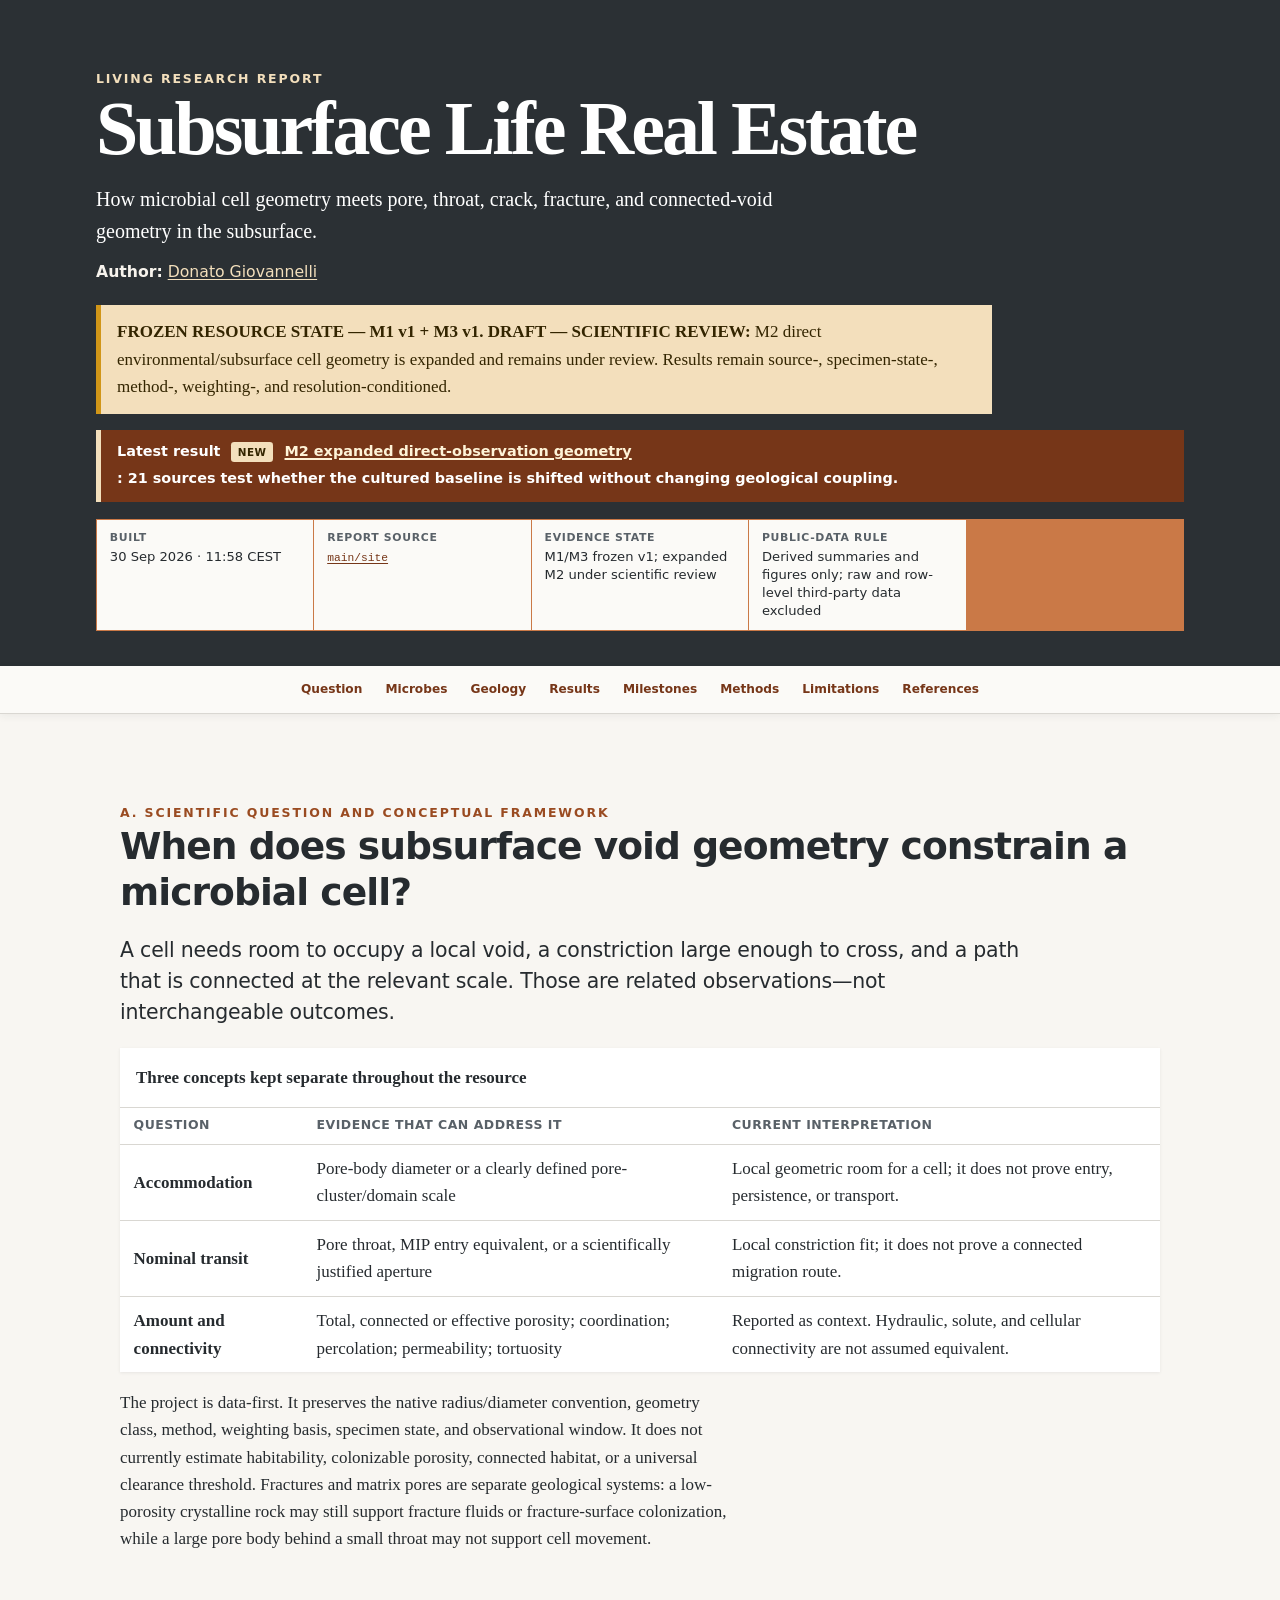
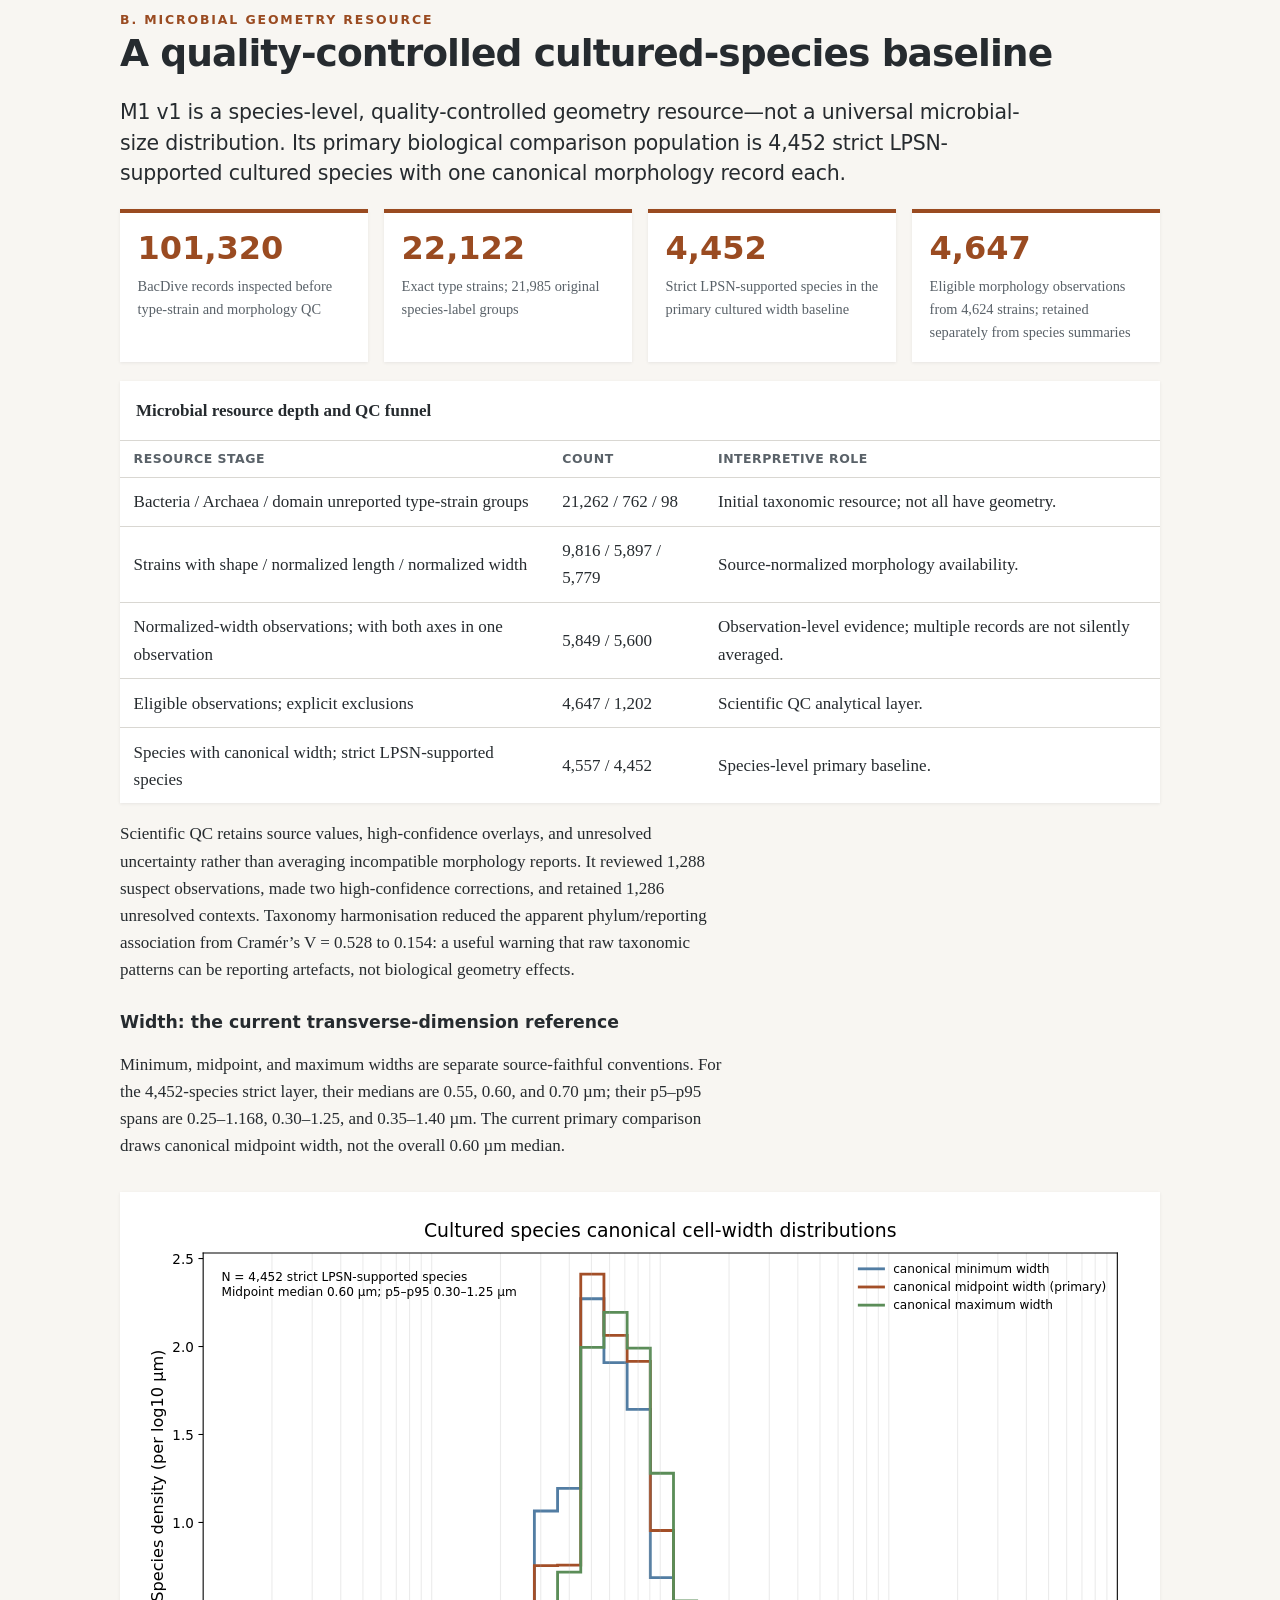
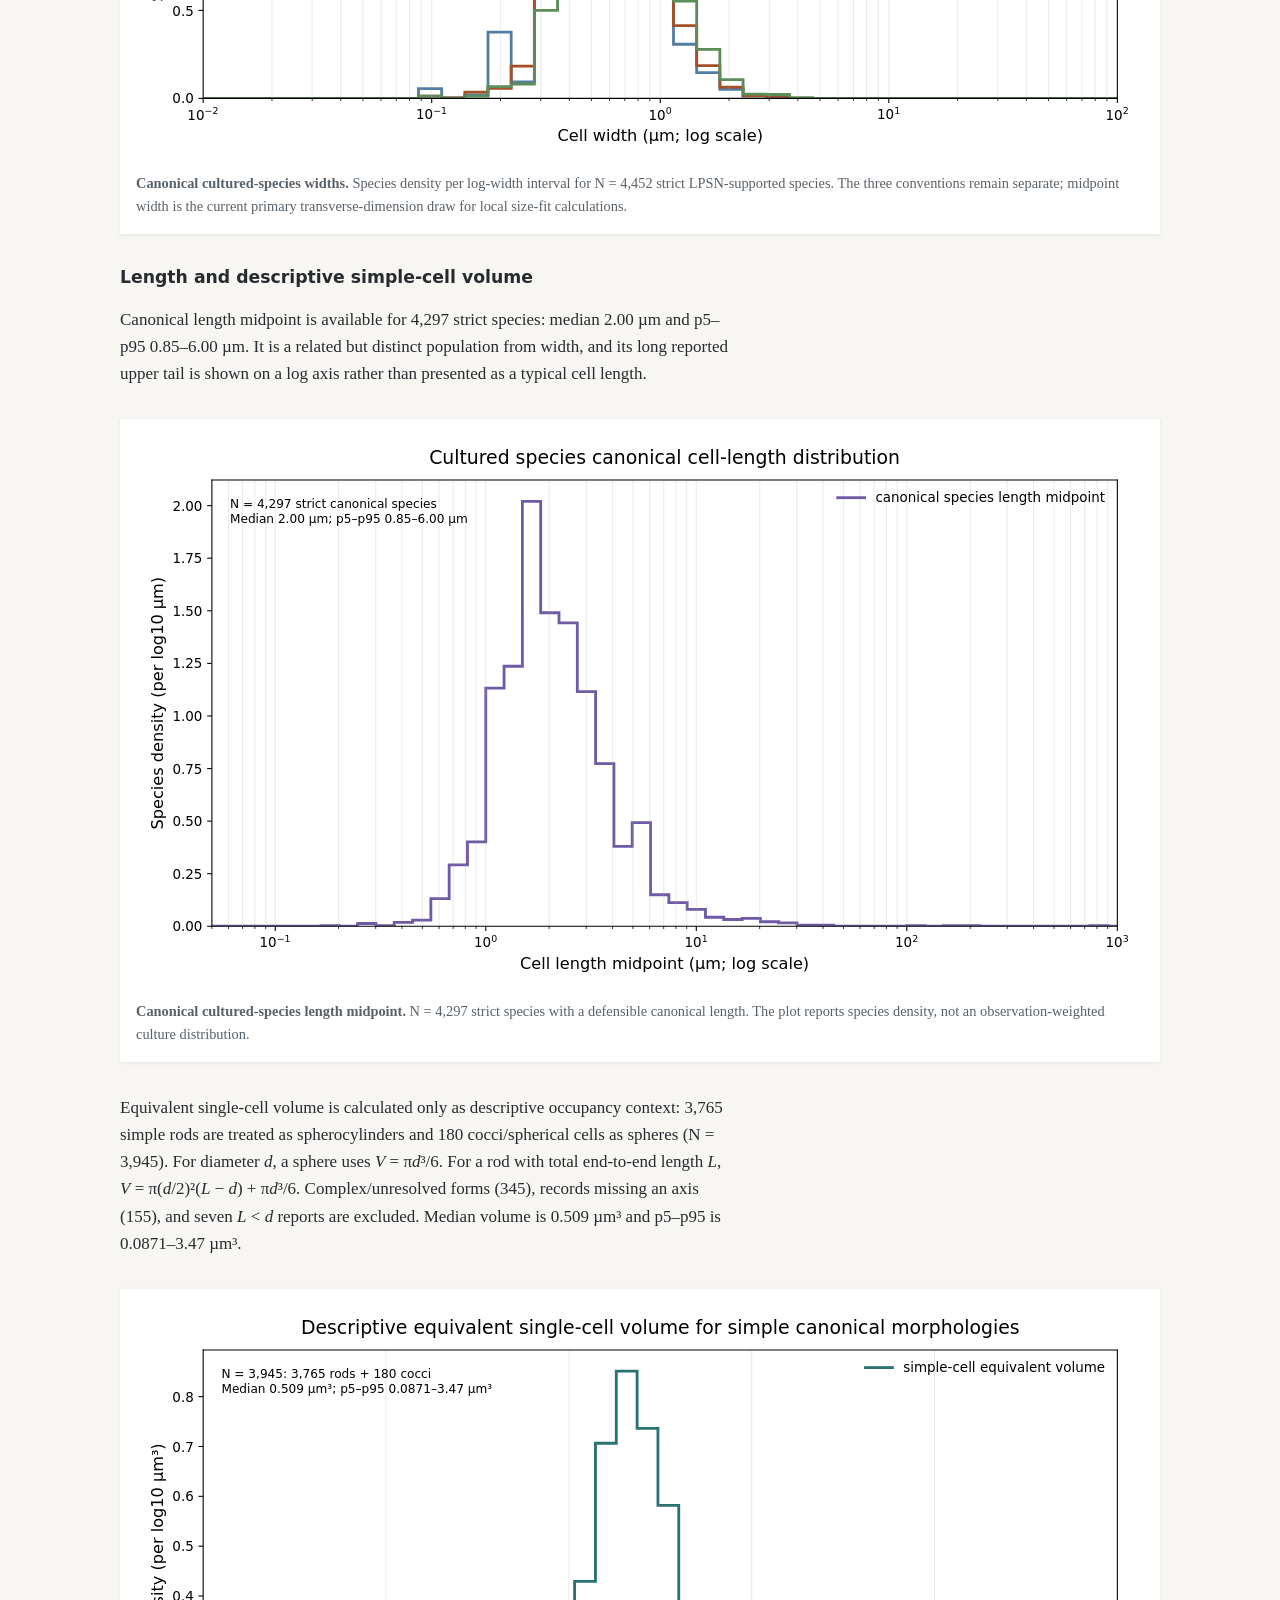
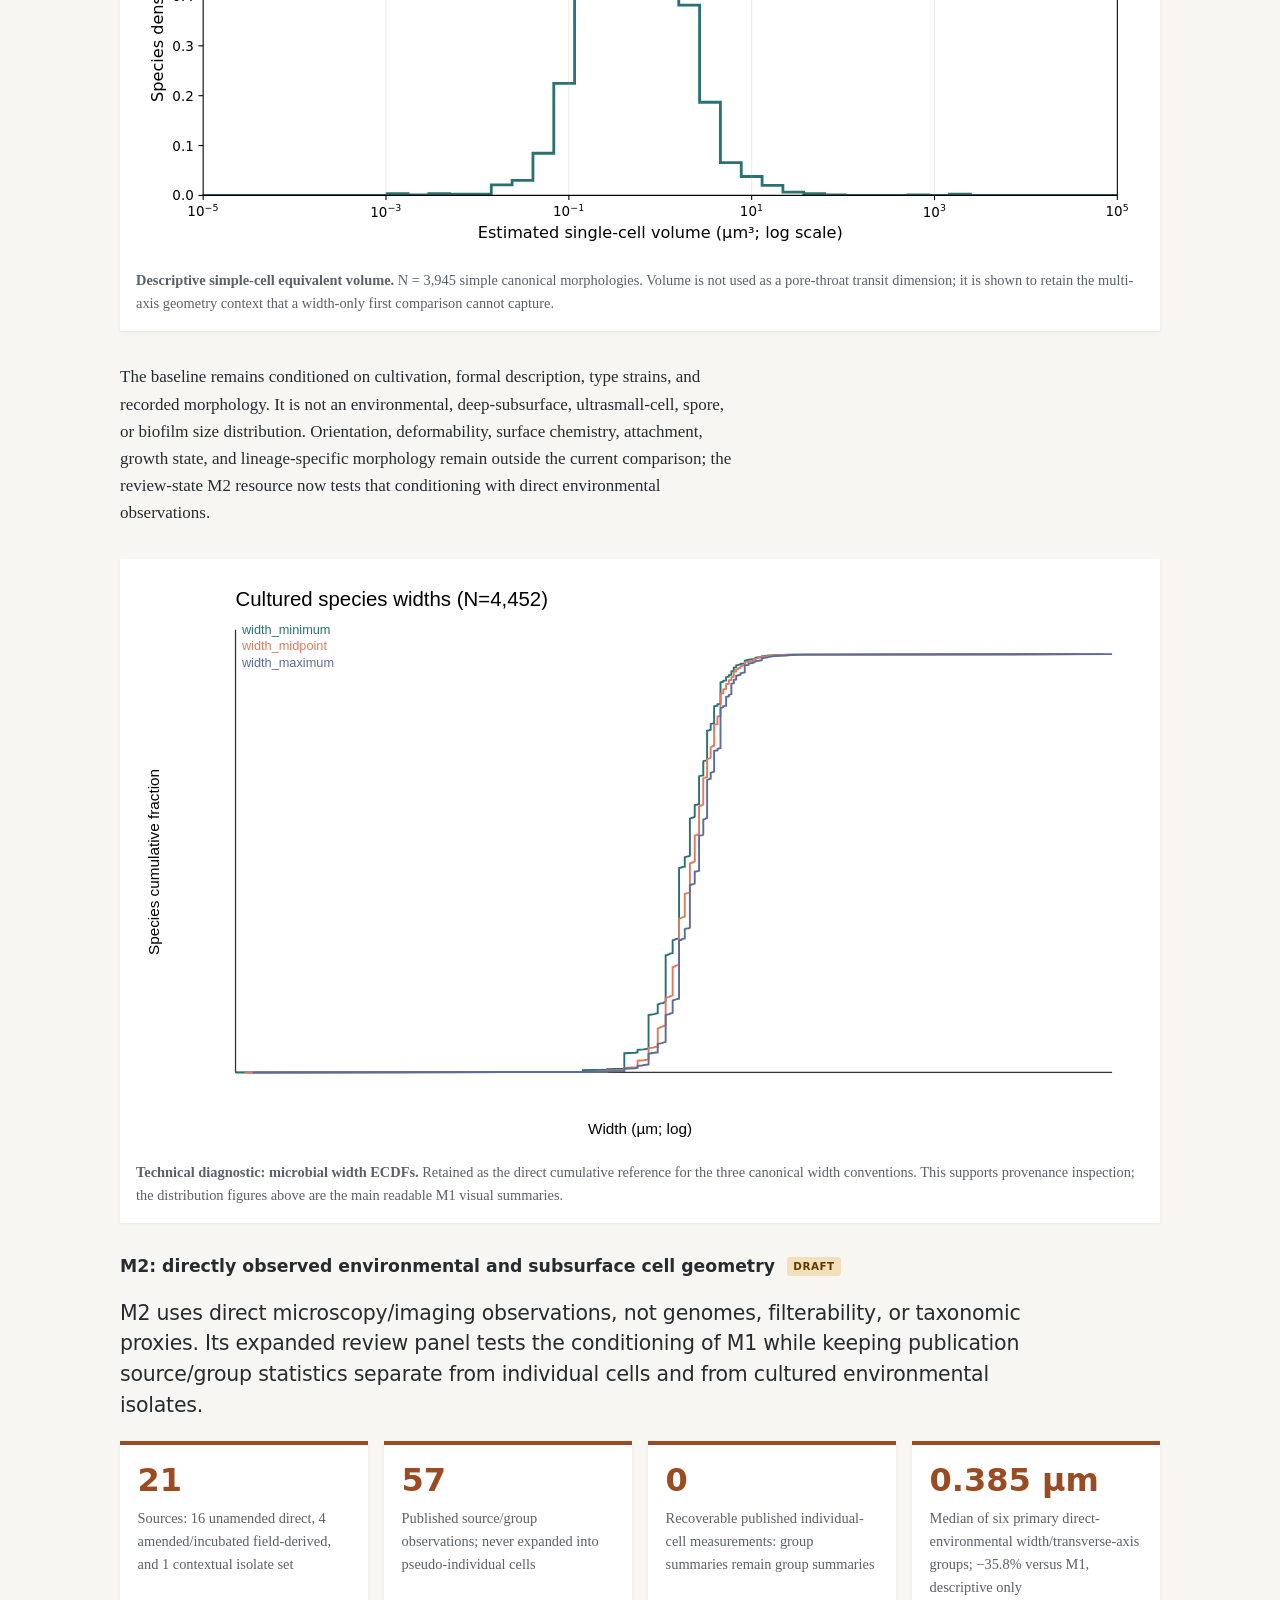
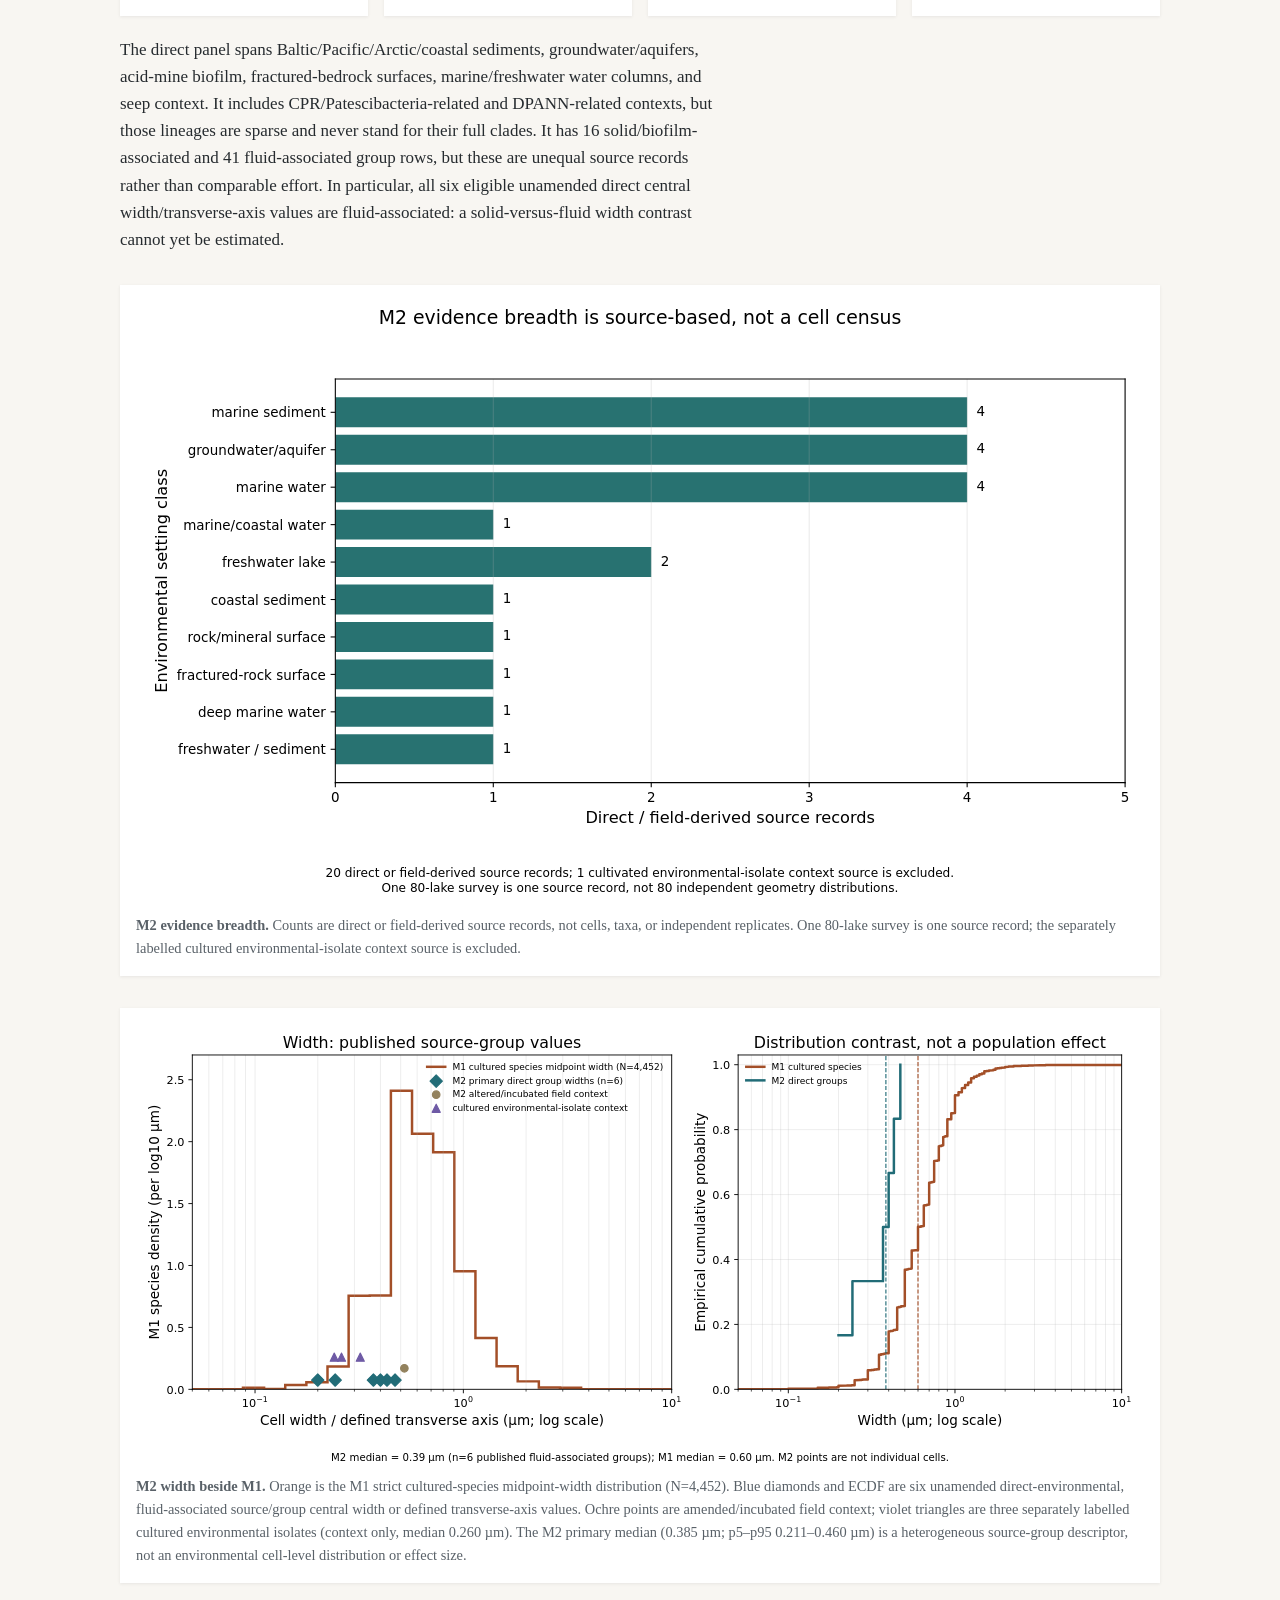
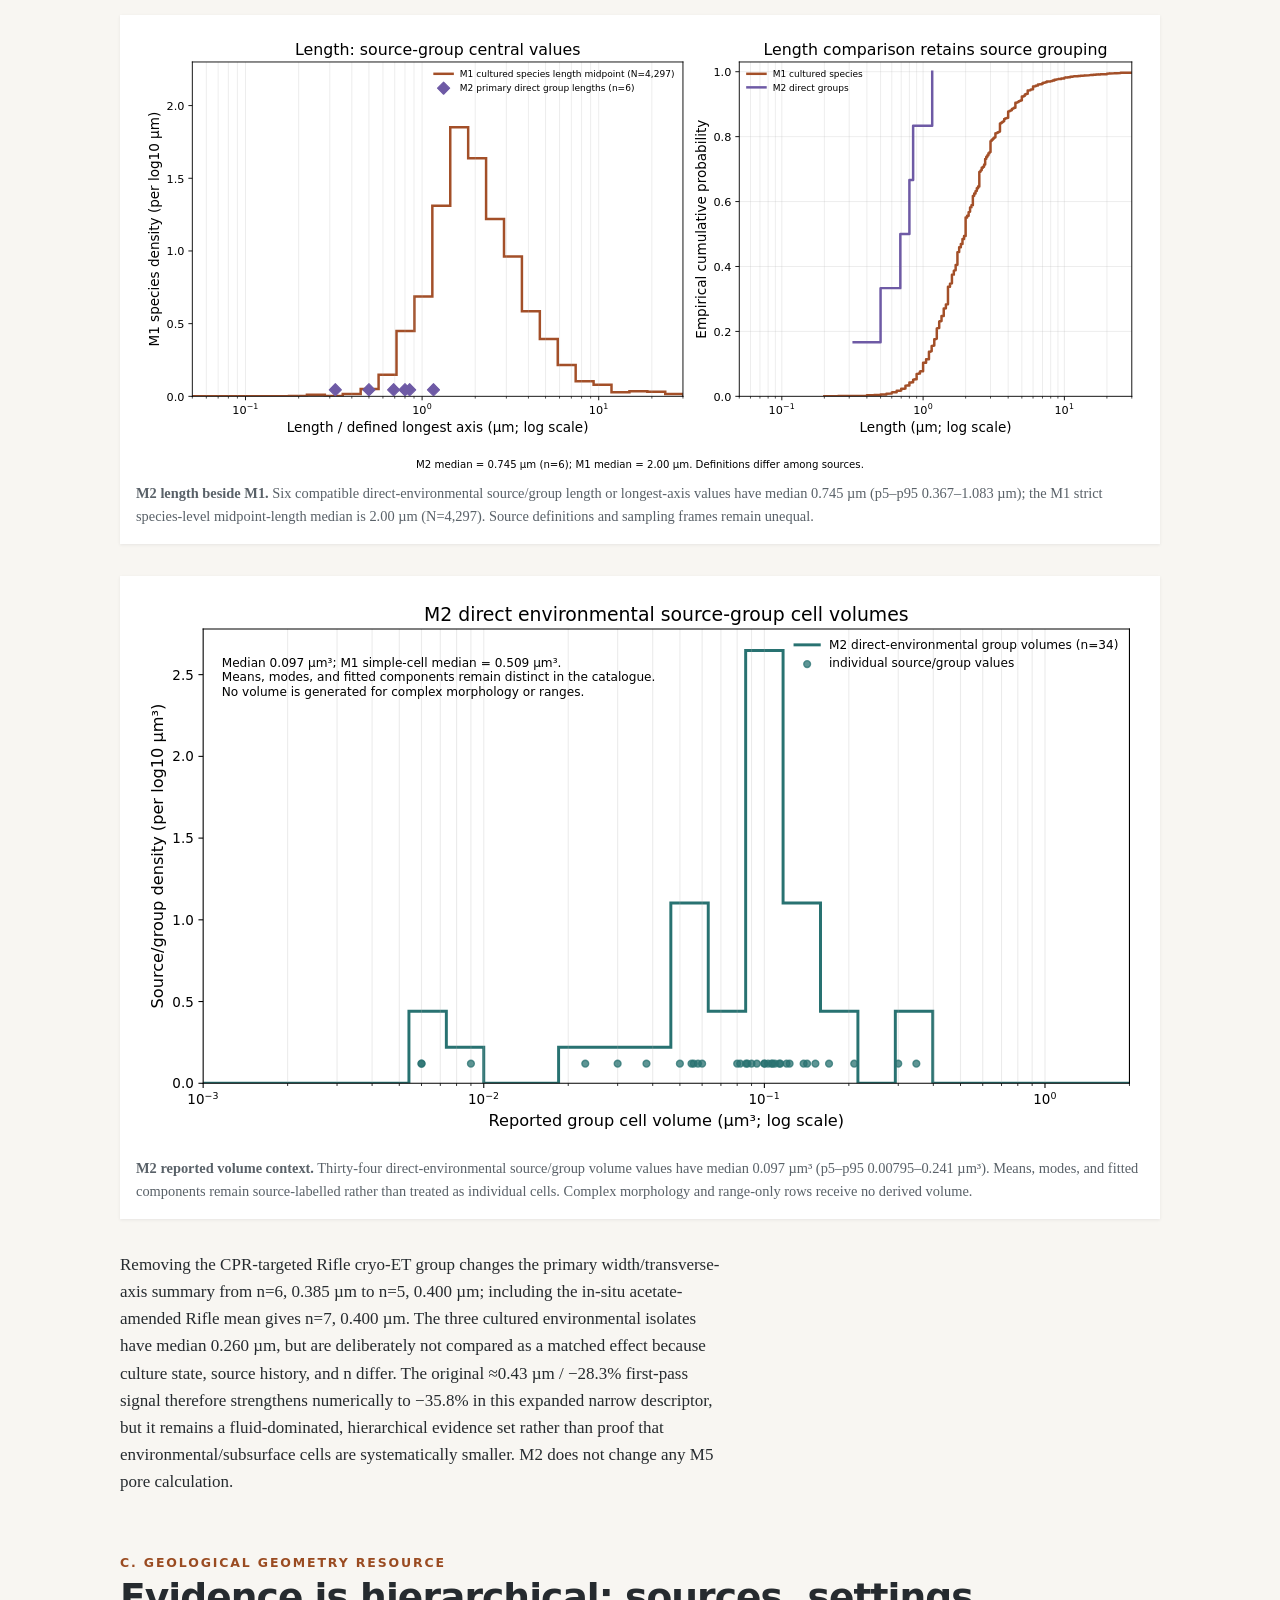
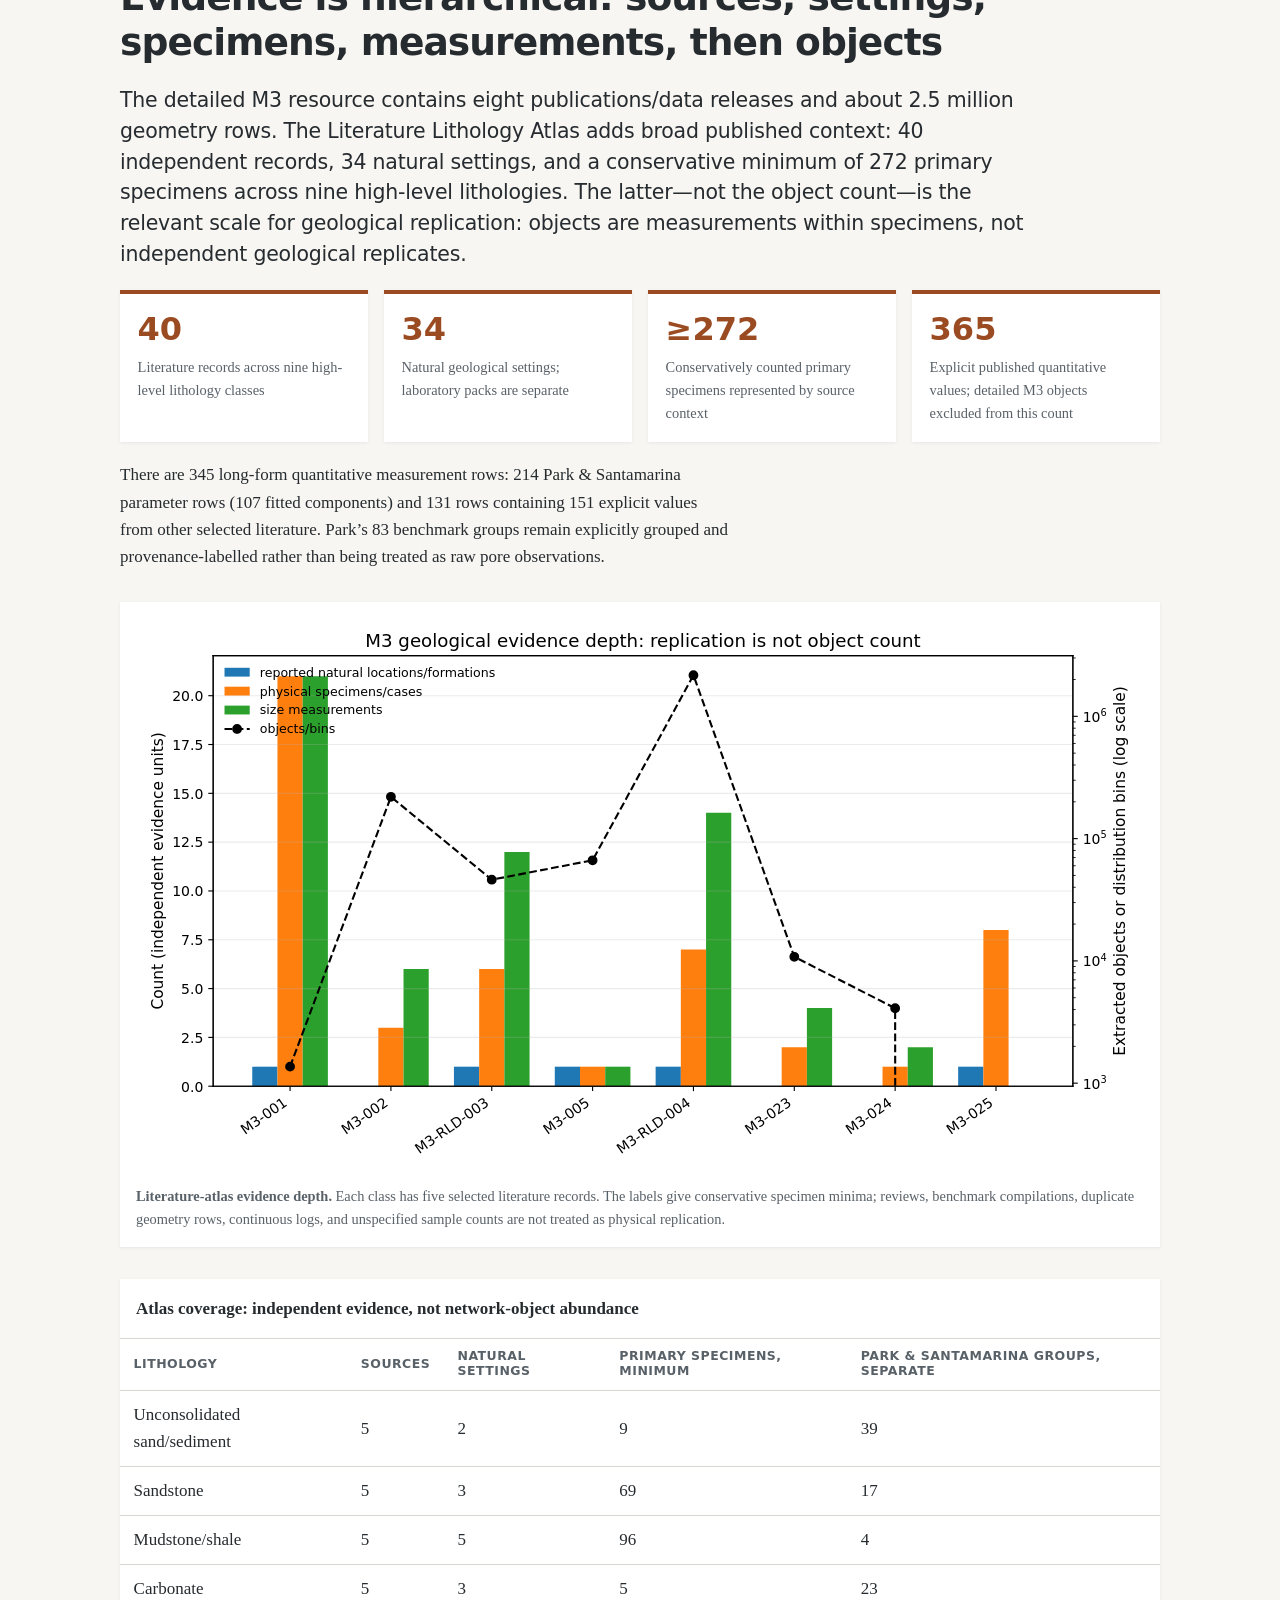
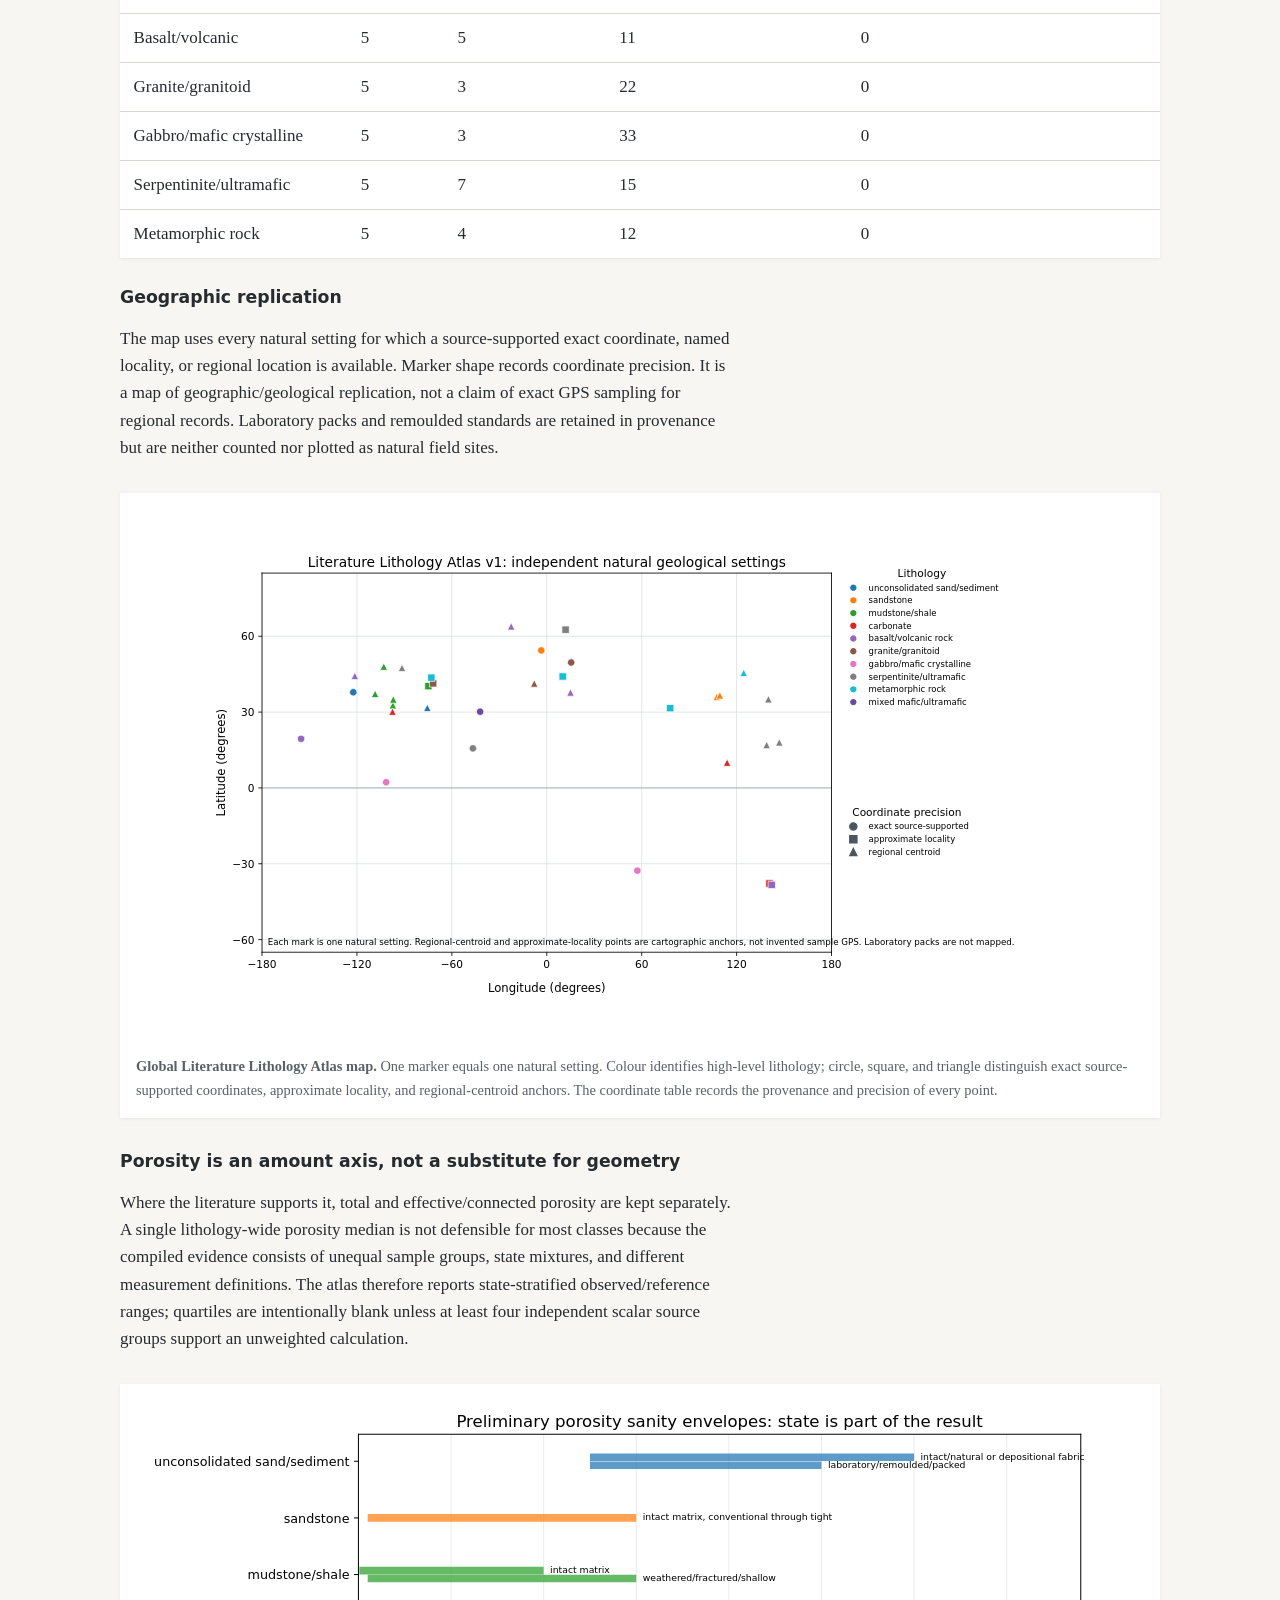
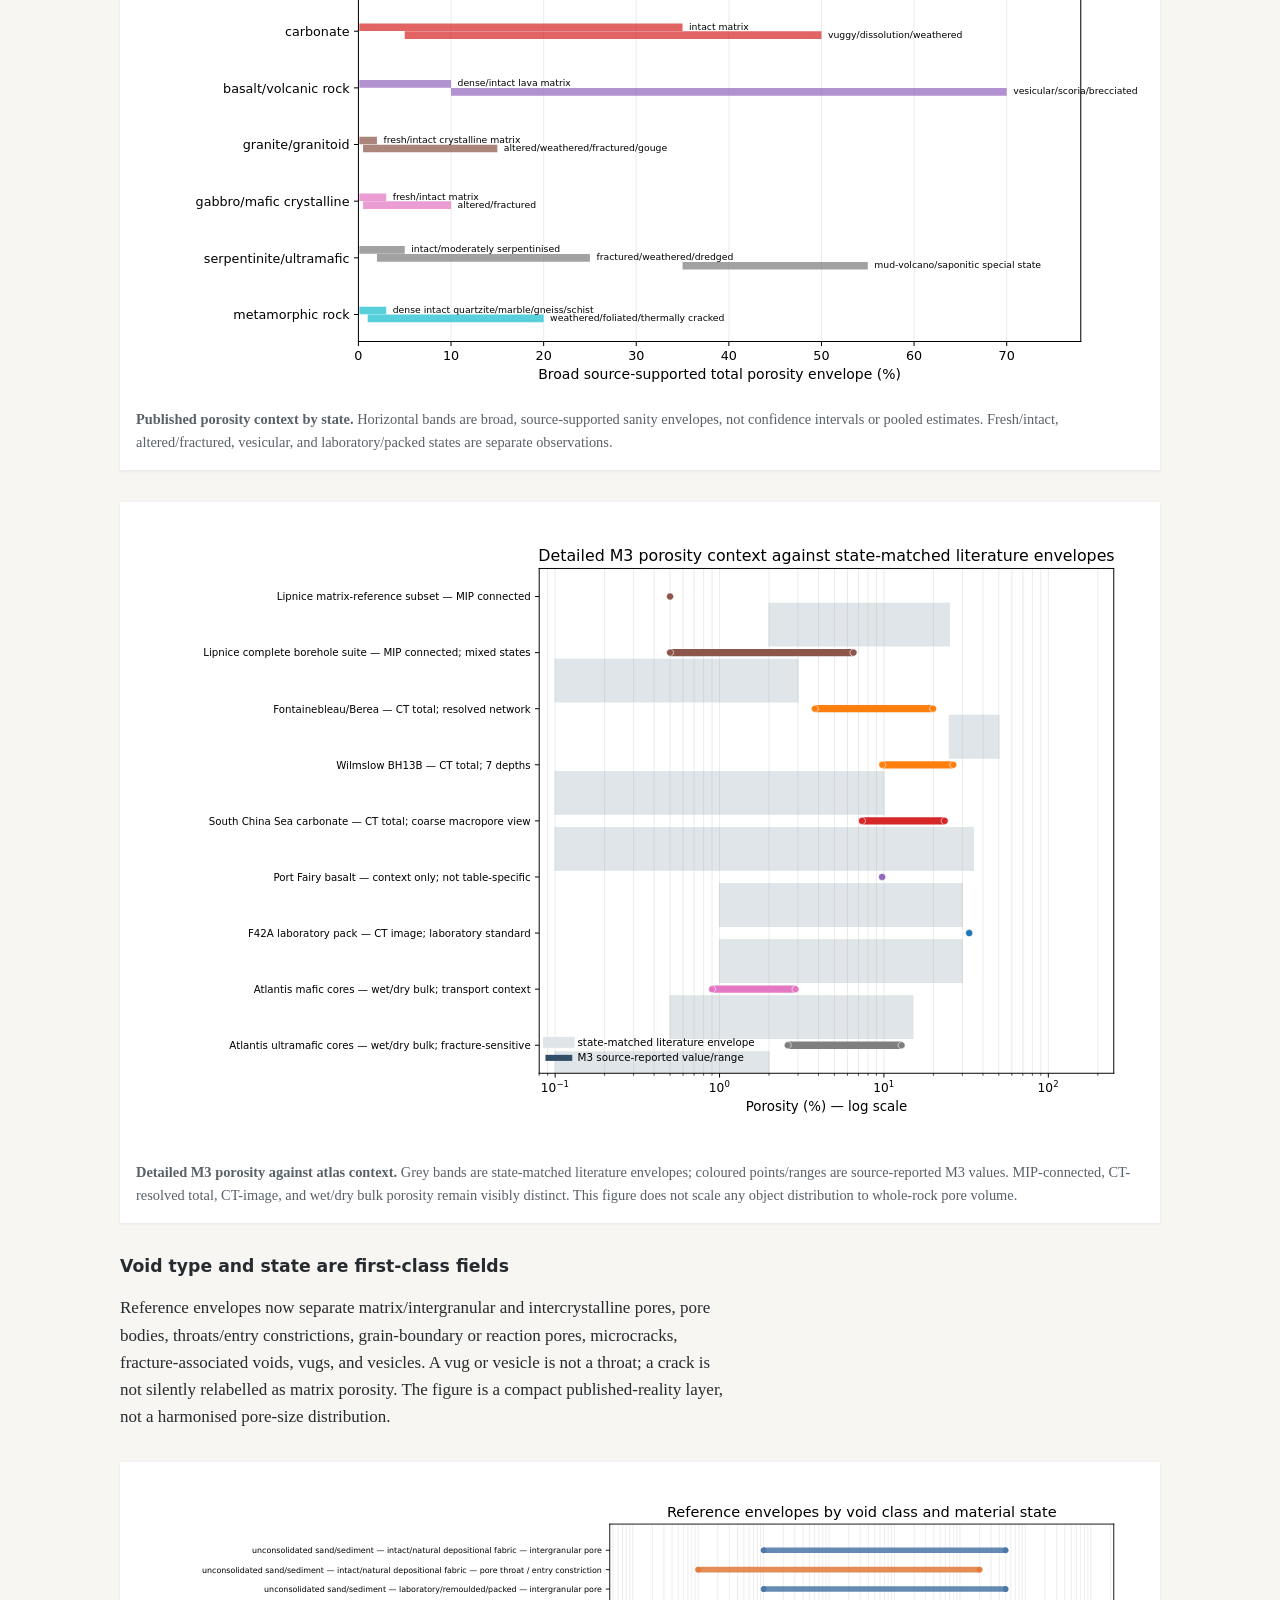
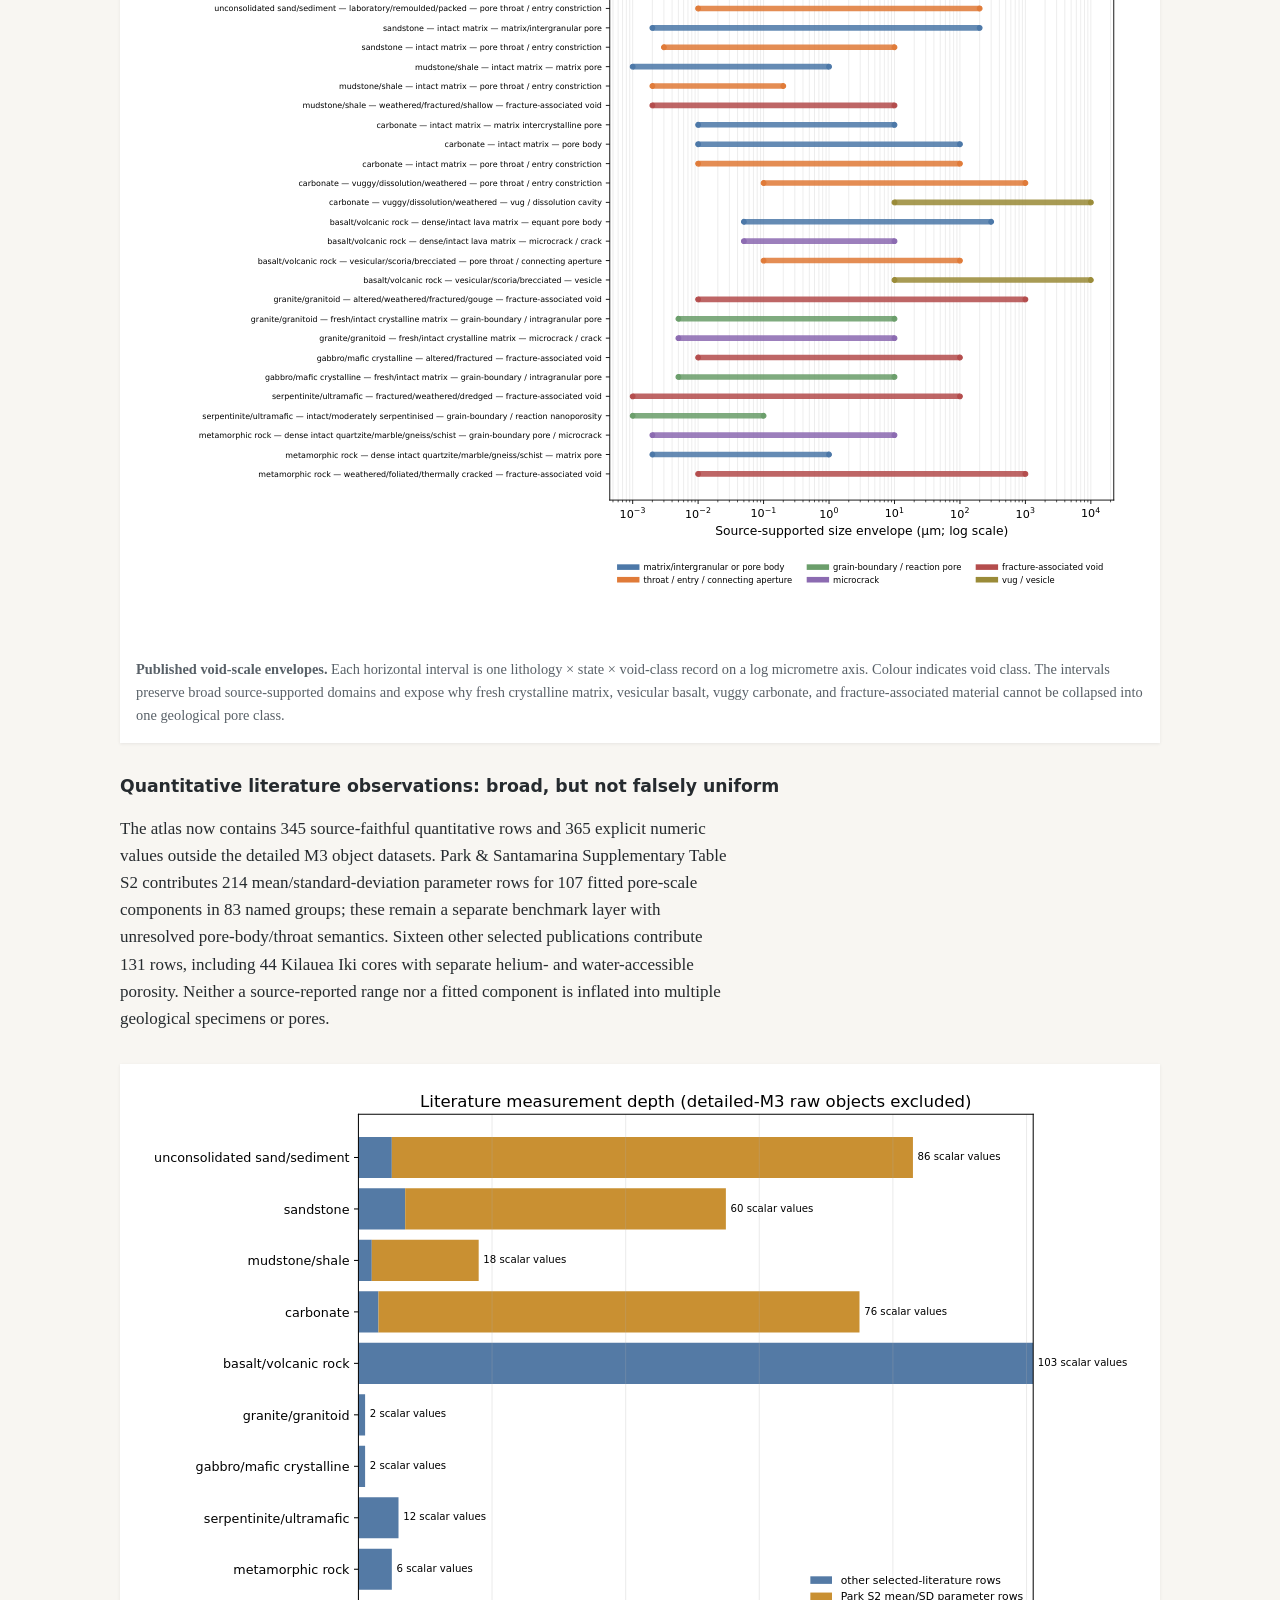
==== commit 79de09d0: "Draft review: expand M2 environmental cell geometry" ====
--- a/index.html
+++ b/index.html
@@ -13,12 +13,12 @@
     <h1>Subsurface Life Real Estate</h1>
     <p class="subtitle">How microbial cell geometry meets pore, throat, crack, fracture, and connected-void geometry in the subsurface.</p>
     <p class="authors"><strong>Author:</strong> <a href="https://github.com/dgiovannelli">Donato Giovannelli</a></p>
-    <p class="notice"><strong>FROZEN RESOURCE STATE — M1 v1 + M3 v1.</strong> <strong>DRAFT — SCIENTIFIC REVIEW:</strong> M2 direct environmental/subsurface cell geometry is newly added and remains under review. Results remain source-, specimen-state-, method-, weighting-, and resolution-conditioned.</p>
-    <div class="latest-result"><strong>Latest result <span class="new-marker">NEW</span></strong><a href="#microbes">M2 direct environmental/subsurface geometry</a>: a first source-faithful panel tests the cultured baseline against directly imaged environmental cell groups without updating geological coupling.</div>
+    <p class="notice"><strong>FROZEN RESOURCE STATE — M1 v1 + M3 v1.</strong> <strong>DRAFT — SCIENTIFIC REVIEW:</strong> M2 direct environmental/subsurface cell geometry is expanded and remains under review. Results remain source-, specimen-state-, method-, weighting-, and resolution-conditioned.</p>
+    <div class="latest-result"><strong>Latest result <span class="new-marker">NEW</span></strong><a href="#microbes">M2 expanded direct-observation geometry</a>: 21 sources test whether the cultured baseline is shifted without changing geological coupling.</div>
     <dl class="report-meta" aria-label="Report metadata">
-      <div><dt>Built</dt><dd>29 Sep 2026 · 22:57 CEST</dd></div>
+      <div><dt>Built</dt><dd>30 Sep 2026 · 11:58 CEST</dd></div>
       <div><dt>Report source</dt><dd><a href="https://github.com/giovannellilab/Subsurface_life_real_estate/tree/main/site"><code>main/site</code></a></dd></div>
-      <div><dt>Evidence state</dt><dd>M1/M3 frozen v1; M2 first pass under scientific review</dd></div>
+      <div><dt>Evidence state</dt><dd>M1/M3 frozen v1; expanded M2 under scientific review</dd></div>
       <div><dt>Public-data rule</dt><dd>Derived summaries and figures only; raw and row-level third-party data excluded</dd></div>
     </dl>
   </header>
@@ -67,21 +67,22 @@
       <figure><img src="assets/m1_species_length_distribution.svg" alt="Log-scale species density distribution for canonical microbial cell-length midpoint"><figcaption><strong>Canonical cultured-species length midpoint.</strong> N = 4,297 strict species with a defensible canonical length. The plot reports species density, not an observation-weighted culture distribution.</figcaption></figure>
       <p>Equivalent single-cell volume is calculated only as descriptive occupancy context: 3,765 simple rods are treated as spherocylinders and 180 cocci/spherical cells as spheres (N = 3,945). For diameter <em>d</em>, a sphere uses <em>V</em> = π<em>d</em>³/6. For a rod with total end-to-end length <em>L</em>, <em>V</em> = π(<em>d</em>/2)²(<em>L</em> − <em>d</em>) + π<em>d</em>³/6. Complex/unresolved forms (345), records missing an axis (155), and seven <em>L</em> &lt; <em>d</em> reports are excluded. Median volume is 0.509 µm³ and p5–p95 is 0.0871–3.47 µm³.</p>
       <figure><img src="assets/m1_simple_cell_equivalent_volume.svg" alt="Log-scale species density distribution of estimated simple-cell equivalent volume"><figcaption><strong>Descriptive simple-cell equivalent volume.</strong> N = 3,945 simple canonical morphologies. Volume is not used as a pore-throat transit dimension; it is shown to retain the multi-axis geometry context that a width-only first comparison cannot capture.</figcaption></figure>
-      <p>The baseline remains conditioned on cultivation, formal description, type strains, and recorded morphology. It is not an environmental, deep-subsurface, ultrasmall-cell, spore, or biofilm size distribution. Orientation, deformability, surface chemistry, attachment, growth state, and lineage-specific morphology remain outside the current comparison; M2 is the planned environmental/subsurface resource.</p>
+      <p>The baseline remains conditioned on cultivation, formal description, type strains, and recorded morphology. It is not an environmental, deep-subsurface, ultrasmall-cell, spore, or biofilm size distribution. Orientation, deformability, surface chemistry, attachment, growth state, and lineage-specific morphology remain outside the current comparison; the review-state M2 resource now tests that conditioning with direct environmental observations.</p>
       <figure><img src="assets/reference_microbial_width_ecdfs.svg" alt="Species-level empirical cumulative distributions for cultured microbial minimum midpoint and maximum width, in micrometres"><figcaption><strong>Technical diagnostic: microbial width ECDFs.</strong> Retained as the direct cumulative reference for the three canonical width conventions. This supports provenance inspection; the distribution figures above are the main readable M1 visual summaries.</figcaption></figure>
       <h3>M2: directly observed environmental and subsurface cell geometry <span class="new-marker">DRAFT</span></h3>
-      <p class="lead">M2 begins with direct microscopy/imaging observations, not genomes, filterability, or cultured isolates. It is an intentionally small, review-state comparison panel: useful for testing the M1 conditioning, but not yet an environmental microbial-size census.</p>
-      <div class="metric-grid">
-        <article><strong>6</strong><span>Direct-observation sources across sediment, groundwater, mine biofilm, oligotrophic water, and fractured bedrock</span></article>
-        <article><strong>15</strong><span>Published sample/group observations; never expanded into pseudo-individual cells</span></article>
-        <article><strong>0.43 µm</strong><span>Unweighted median of five directly observed group central widths</span></article>
-        <article><strong>−28.3%</strong><span>Descriptive difference from the M1 0.60 µm median; not a population effect size</span></article>
-      </div>
-      <p>The first pass includes deep Baltic subseafloor sediment, Rifle aquifer CPR-related cells, ARMAN acid-mine-drainage cells, acetate-amended field groundwater cells, oligotrophic Sicily Channel prokaryoplankton, and attached bedrock-microfracture cells. Ten rows are solid/biofilm-associated and five fluid-associated. Their counts represent source groups—not common sampling effort, taxa, or individual cells.</p>
-      <figure><img src="assets/m2_width_vs_m1.svg" alt="M1 cultured species width density with five direct environmental or subsurface group central-width observations"><figcaption><strong>M2 width context beside M1.</strong> The orange curve is the M1 strict cultured-species midpoint-width density (N=4,452). Blue diamonds are five heterogeneous direct M2 group central values: one CPR-related groundwater 3-D transverse axis, one amended-field aquifer mean, and three oligotrophic community means. They are not fitted as an environmental distribution.</figcaption></figure>
-      <figure><img src="assets/m2_length_vs_m1.svg" alt="Five direct environmental or subsurface group length summaries on a log micrometre axis"><figcaption><strong>M2 direct group length summaries.</strong> Five compatible central length or longest-axis values are shown with their source-group labels. The M1 species-level canonical length midpoint is stated for context; unequal source definitions prevent a pooled inference.</figcaption></figure>
-      <figure><img src="assets/m2_volume_context.svg" alt="Log-scale direct environmental and subsurface group cell volumes"><figcaption><strong>M2 reported and defensibly derived group volumes.</strong> Eleven values include direct source group volumes and one transparent simple-rod spherocylinder derivation from a published mean length and width. Filamentous, stalked, range-only, and incompatible records remain excluded from volume calculation.</figcaption></figure>
-      <p>The eligible M2 width-group median is 0.43 µm (0.2425–0.521 µm); the five length-group median is 0.85 µm (0.3226–1.813 µm); and eleven reported/eligible volume values have median 0.060 µm³ (0.006–0.349 µm³). These group-level contrasts support the next question—how much the M1 cultured baseline is conditioned by cultivation and formal description—but they do not yet alter any M5 pore comparison.</p>
+      <p class="lead">M2 uses direct microscopy/imaging observations, not genomes, filterability, or taxonomic proxies. Its expanded review panel tests the conditioning of M1 while keeping publication source/group statistics separate from individual cells and from cultured environmental isolates.</p>
+      <div class="metric-grid">
+        <article><strong>21</strong><span>Sources: 16 unamended direct, 4 amended/incubated field-derived, and 1 contextual isolate set</span></article>
+        <article><strong>57</strong><span>Published source/group observations; never expanded into pseudo-individual cells</span></article>
+        <article><strong>0</strong><span>Recoverable published individual-cell measurements: group summaries remain group summaries</span></article>
+        <article><strong>0.385 µm</strong><span>Median of six primary direct-environmental width/transverse-axis groups; −35.8% versus M1, descriptive only</span></article>
+      </div>
+      <p>The direct panel spans Baltic/Pacific/Arctic/coastal sediments, groundwater/aquifers, acid-mine biofilm, fractured-bedrock surfaces, marine/freshwater water columns, and seep context. It includes CPR/Patescibacteria-related and DPANN-related contexts, but those lineages are sparse and never stand for their full clades. It has 16 solid/biofilm-associated and 41 fluid-associated group rows, but these are unequal source records rather than comparable effort. In particular, all six eligible unamended direct central width/transverse-axis values are fluid-associated: a solid-versus-fluid width contrast cannot yet be estimated.</p>
+      <figure><img src="assets/m2_environmental_coverage.svg" alt="Bar chart of direct and field-derived M2 source records by environmental setting class"><figcaption><strong>M2 evidence breadth.</strong> Counts are direct or field-derived source records, not cells, taxa, or independent replicates. One 80-lake survey is one source record; the separately labelled cultured environmental-isolate context source is excluded.</figcaption></figure>
+      <figure><img src="assets/m2_width_vs_m1.svg" alt="M1 cultured-species width density and ECDF beside direct environmental source-group width values"><figcaption><strong>M2 width beside M1.</strong> Orange is the M1 strict cultured-species midpoint-width distribution (N=4,452). Blue diamonds and ECDF are six unamended direct-environmental, fluid-associated source/group central width or defined transverse-axis values. Ochre points are amended/incubated field context; violet triangles are three separately labelled cultured environmental isolates (context only, median 0.260 µm). The M2 primary median (0.385 µm; p5–p95 0.211–0.460 µm) is a heterogeneous source-group descriptor, not an environmental cell-level distribution or effect size.</figcaption></figure>
+      <figure><img src="assets/m2_length_vs_m1.svg" alt="M1 cultured-species length density and ECDF beside direct environmental source-group length values"><figcaption><strong>M2 length beside M1.</strong> Six compatible direct-environmental source/group length or longest-axis values have median 0.745 µm (p5–p95 0.367–1.083 µm); the M1 strict species-level midpoint-length median is 2.00 µm (N=4,297). Source definitions and sampling frames remain unequal.</figcaption></figure>
+      <figure><img src="assets/m2_volume_context.svg" alt="Log-scale direct environmental source-group cell volumes"><figcaption><strong>M2 reported volume context.</strong> Thirty-four direct-environmental source/group volume values have median 0.097 µm³ (p5–p95 0.00795–0.241 µm³). Means, modes, and fitted components remain source-labelled rather than treated as individual cells. Complex morphology and range-only rows receive no derived volume.</figcaption></figure>
+      <p>Removing the CPR-targeted Rifle cryo-ET group changes the primary width/transverse-axis summary from n=6, 0.385 µm to n=5, 0.400 µm; including the in-situ acetate-amended Rifle mean gives n=7, 0.400 µm. The three cultured environmental isolates have median 0.260 µm, but are deliberately not compared as a matched effect because culture state, source history, and n differ. The original ≈0.43 µm / −28.3% first-pass signal therefore strengthens numerically to −35.8% in this expanded narrow descriptor, but it remains a fluid-dominated, hierarchical evidence set rather than proof that environmental/subsurface cells are systematically smaller. M2 does not change any M5 pore calculation.</p>
     </section>
 
     <section id="geology" aria-labelledby="geology-heading">
@@ -160,7 +161,7 @@
       <h3>Now: the atlas supplies a broader geological reality check</h3>
       <p>W23’s numerical midpoint overlap (0.458 after an explicitly labelled 2R conversion) remains a modelled pore-cluster/domain accommodation result with microfracture-mediated connectivity—not a directly measured pore-body result and not throat transit. Literature benchmarks place intact shale matrix largely in nano- to submicrometre domains. Crystalline rocks can contain large cracks or fracture voids while retaining little total pore volume; Atlantis gabbro and ultramafic records remain transport/porosity context, not size distributions. The current interpretation is therefore pore abundance × pore geometry × connectivity, not pore size alone. No result estimates habitability, colonizable porosity, or connected microbial habitat.</p>
       <h3>Next: M2 tests the biological conditioning before new coupling</h3>
-      <p>The direct-observation M2 first pass is deliberately not inserted into the existing M5 calculation. Its five compatible group central widths sit below the M1 cultured-species median, but their heterogeneous source definitions, direct-imaging methods, environmental states, and small number forbid a universal environmental shift. The resource is retained as a transparent review-stage challenge to M1—not a replacement for M1 and not a new geology result.</p>
+      <p>The expanded direct-observation M2 resource is deliberately not inserted into the existing M5 calculation. Six unamended direct-environmental fluid-group central width/transverse-axis values have median 0.385 µm versus the M1 cultured-species median of 0.600 µm; the corresponding sensitivity summaries remain 0.400 µm after removing the CPR-targeted group or adding the amended field group. This is evidence that the original first-pass signal warrants review, not a universal environmental shift: groups, states, taxa, methods, and sampling frames remain heterogeneous and solid-associated central width is absent. M2 is a transparent review-stage challenge to M1—not an M1 replacement and not a new geology result.</p>
     </section>
 
     <section id="milestones" aria-labelledby="milestones-heading">
@@ -168,7 +169,7 @@
       <h2 id="milestones-heading">A frozen roadmap and a cumulative scientific timeline</h2>
       <ol class="roadmap">
         <li class="roadmap-item complete"><p class="milestone">M1</p><h3>Cultured microbial geometry baseline</h3><p>Species-level Scientific QC established the strict-LPSN 4,452-species width resource.</p><p class="status">Complete</p></li>
-        <li class="roadmap-item complete"><p class="milestone">M2</p><h3>Environmental and subsurface microbial geometry</h3><p>First direct-observation literature panel built; not frozen pending scientific review.</p><p class="status">Draft review</p></li>
+        <li class="roadmap-item complete"><p class="milestone">M2</p><h3>Environmental and subsurface microbial geometry</h3><p>Expanded direct-observation source/group resource built; not frozen pending scientific review.</p><p class="status">Draft review</p></li>
         <li class="roadmap-item complete"><p class="milestone">M3</p><h3>Matrix pore geometry</h3><p>Reference Lithology Dataset v1, audit, Literature Lithology Atlas, and quantitative literature resource are frozen as the current v1 state.</p><p class="status">Frozen v1</p></li>
         <li class="roadmap-item planned"><p class="milestone">M4</p><h3>Fracture geometry</h3><p>Cracks, apertures, fracture connectivity, coatings, and fracture-associated voids remain a separate resource.</p><p class="status">Planned</p></li>
         <li class="roadmap-item complete"><p class="milestone">M5</p><h3>Microbial × geological geometry coupling</h3><p>Preliminary proof of concept only; full coupling is not complete.</p><p class="status">Preliminary</p></li>
@@ -184,6 +185,7 @@
         <li><time datetime="2026-09-28">28 Sep 2026 — Literature Lithology Atlas.</time> Forty selected records, 34 settings, and state/void-class reference envelopes positioned detailed M3 exemplars against published geological reality rather than treating them as lithology priors.</li>
         <li><time datetime="2026-09-29">29 Sep 2026 — quantitative literature expansion and revised interpretation.</time> The atlas gained 345 long-form measurement rows and 365 explicit values. The current reading is that coarse resolved networks, special geological states, and fine matrix systems must be interpreted separately: pore abundance × local geometry × connectivity.</li>
         <li><time datetime="2026-09-29">29 Sep 2026 — M2 direct-observation first pass.</time> Direct imaging group summaries from deep sediment, groundwater, ultrasmall lineages, oligotrophic water, and fractured bedrock were added without recomputing geology coupling. Their smaller descriptive central values motivate review of M1 conditioning rather than a claim about all environmental cells.</li>
+        <li><time datetime="2026-09-30">30 Sep 2026 — M2 expanded direct-observation review.</time> The panel grew to 21 source records and 57 publication-faithful group observations while preserving a deliberately empty individual-cell table. The central-width descriptor became smaller, but all eligible unamended values remain fluid-associated and heterogeneous; the result is a stronger question about M1 conditioning, not a general environmental-cell conclusion or a trigger for new M5 coupling.</li>
       </ol>
     </section>
 
@@ -198,7 +200,7 @@
         <tr><td>Gas adsorption / MIP literature</td><td>Adsorbed or intruded volume; source-defined size convention</td><td>Fine matrix/entry-scale context</td><td>Method-specific window and model convention</td></tr>
         <tr><td>Microscopy/nanotomography</td><td>Image object/area/volume metrics</td><td>Local pore class, grain-boundary, reaction, or crack geometry</td><td>Local analysed volume; scale-dependent representativeness</td></tr>
         <tr><td>Transport-only sources</td><td>Bulk porosity, permeability, resistivity, coordination or formation factor</td><td>Connectivity/transport context</td><td>Not a pore-body or throat-size distribution</td></tr>
-        <tr><td>M2 direct cell observations</td><td>Source-specific width, length, diameter, axis, range, or volume group statistic</td><td>Environmental/subsurface biological geometry context</td><td>Unequal taxa, preparation, state, and aggregation; not a pooled individual-cell distribution</td></tr>
+        <tr><td>M2 direct cell observations</td><td>Source-specific width, diameter, unresolved axis, length, range, or volume group statistic</td><td>Environmental/subsurface biological geometry context</td><td>Source/group level only: no inferred individual cells; unequal taxa, preparation, state, and aggregation</td></tr>
       </tbody></table></div>
       <h3>Technical diagnostic figures</h3>
       <figure><img src="assets/reference_native_size_distributions.svg" alt="Native method-labelled geological size distributions"><figcaption>Source-labelled native distributions retained for method inspection. Radius, diameter, entry-equivalent meaning, and weighting remain source-specific.</figcaption></figure>
@@ -216,7 +218,7 @@
         <li>South China Sea carbonate A retains an unresolved workbook/paper throat-count and maximum-radius discrepancy. J24 lacks a resolved physical radius unit. Port Fairy table-specific bulk porosity is unavailable.</li>
         <li>Whole-rock porosity-aware compatibility is currently defensible only for MIP. CT/PNM requires source-supported connected, volume-weighted accounting before a parallel quantity can be claimed.</li>
         <li>The microbial resource remains a cultured-species baseline. Environmental/subsurface cell dimensions, dormancy, deformation, orientation, biofilm state, and physiological interactions are not yet modelled.</li>
-        <li>M2 is a six-source first pass, enriched in imaging-intensive and unusually small-cell studies. It cannot yet estimate an environmental or subsurface microbial width distribution, distinguish all solid- from fluid-associated populations, or support new pore-coupling results.</li>
+        <li>M2 now has 21 sources but only six primary unamended direct central width groups, all fluid-associated, and no recovered individual-cell table. It remains enriched in imaging-intensive, ultrasmall, and energy/state-selected studies; it cannot estimate an environmental/subsurface cell distribution, compare solid with fluid width, or support new pore-coupling results.</li>
         <li>Fracture aperture, persistence, coatings, fillings, and cellular-scale connectivity require a dedicated fracture resource; fracture-associated voids must not be repackaged as matrix porosity.</li>
       </ul>
     </section>
@@ -226,9 +228,9 @@
       <h2 id="references-heading">Traceable evidence, with raw data kept private</h2>
       <p>The canonical reasoning is maintained in the repository’s <a href="https://github.com/giovannellilab/Subsurface_life_real_estate/blob/main/docs/SCIENTIFIC_FRAMEWORK.md">Scientific Framework and cumulative-report rule</a>, <a href="https://github.com/giovannellilab/Subsurface_life_real_estate/blob/main/docs/M1_GEOMETRY_RESOURCE_V1.md">M1 geometry resource v1</a>, <a href="https://github.com/giovannellilab/Subsurface_life_real_estate/blob/main/docs/M3_GEOLOGICAL_RESOURCE_AUDIT.md">M3 Geological Resource Audit</a>, <a href="https://github.com/giovannellilab/Subsurface_life_real_estate/blob/main/docs/M3_LITERATURE_LITHOLOGY_ATLAS_V1.md">Literature Lithology Atlas v1</a>, <a href="https://github.com/giovannellilab/Subsurface_life_real_estate/blob/main/docs/M3_LITERATURE_QUANTITATIVE_MEASUREMENTS_V1.md">Literature Quantitative Measurements v1</a>, <a href="https://github.com/giovannellilab/Subsurface_life_real_estate/blob/main/docs/SCIENTIFIC_QC_V1_REPORT.md">Microbial Scientific QC report</a>, and the <a href="https://github.com/giovannellilab/Subsurface_life_real_estate/tree/main/docs/provenance">provenance records</a>.</p>
       <p>The external benchmark is <a href="https://doi.org/10.1038/s41598-020-78714-3">Park &amp; Santamarina (2020)</a>. The atlas source register provides the persistent identifiers, source roles, localities, methods, geometry definitions, and exact table/figure provenance for all 40 selected records. Detailed M3 source pages include <a href="https://doi.org/10.1594/PANGAEA.898001">Lipnice MIP</a>, <a href="https://doi.org/10.3389/feart.2018.00058">Fontainebleau/Berea PNM</a>, <a href="https://doi.org/10.17632/t8rj6b6gwn.1">South China Sea carbonate PNM</a>, <a href="https://doi.org/10.7910/DVN/WBSHKX">Harvard shale</a>, and <a href="https://doi.org/10.1594/PANGAEA.873535">Atlantis Massif transport data</a>.</p>
-      <p>M2 review-state sources are Braun et al. (2016), <a href="https://doi.org/10.3389/fmicb.2016.01375">doi:10.3389/fmicb.2016.01375</a>; Luef et al. (2015), <a href="https://doi.org/10.1038/ncomms7372">doi:10.1038/ncomms7372</a>; Comolli et al. (2009), <a href="https://doi.org/10.1038/ismej.2008.99">doi:10.1038/ismej.2008.99</a>; Luef et al. (2013), <a href="https://doi.org/10.1038/ismej.2012.103">doi:10.1038/ismej.2012.103</a>; Maimone et al. (2023), <a href="https://doi.org/10.3390/microorganisms11041019">doi:10.3390/microorganisms11041019</a>; and Eighmy et al. (2006), EPA/600/R-05/121. The local M2 methods note is deliberately not linked until the review state is frozen on <code>main</code>.</p>
+      <p>The expanded M2 register and provenance note retain all 21 citations, exact locators, method, preparation, state, and source/group semantics. Representative direct-imaging sources include Braun et al. (2016), <a href="https://doi.org/10.3389/fmicb.2016.01375">Luef et al. (2015)</a>, <a href="https://doi.org/10.1038/ismej.2008.99">Comolli et al. (2009)</a>, <a href="https://doi.org/10.1128/AEM.00183-09">Straza et al. (2009)</a>, <a href="https://doi.org/10.1128/AEM.65.8.3407-3412.1999">Kuwae et al. (1999)</a>, <a href="https://doi.org/10.1038/s41467-020-14542-3">Kitzinger et al. (2020)</a>, and <a href="https://doi.org/10.1111/j.1574-6941.2010.00918.x">Jørgensen et al. (2010)</a>. The detailed local M2 documentation remains review-state on <code>main</code>; the public report contains only derived figures and safe aggregate counts.</p>
     </section>
   </main>
-  <footer><p><a href="#top">Back to top</a> · Subsurface Life Real Estate · Living scientific evidence report · built 29 Sep 2026 · 22:57 CEST</p></footer>
+  <footer><p><a href="#top">Back to top</a> · Subsurface Life Real Estate · Living scientific evidence report · built 30 Sep 2026 · 11:58 CEST</p></footer>
 </body>
 </html>
